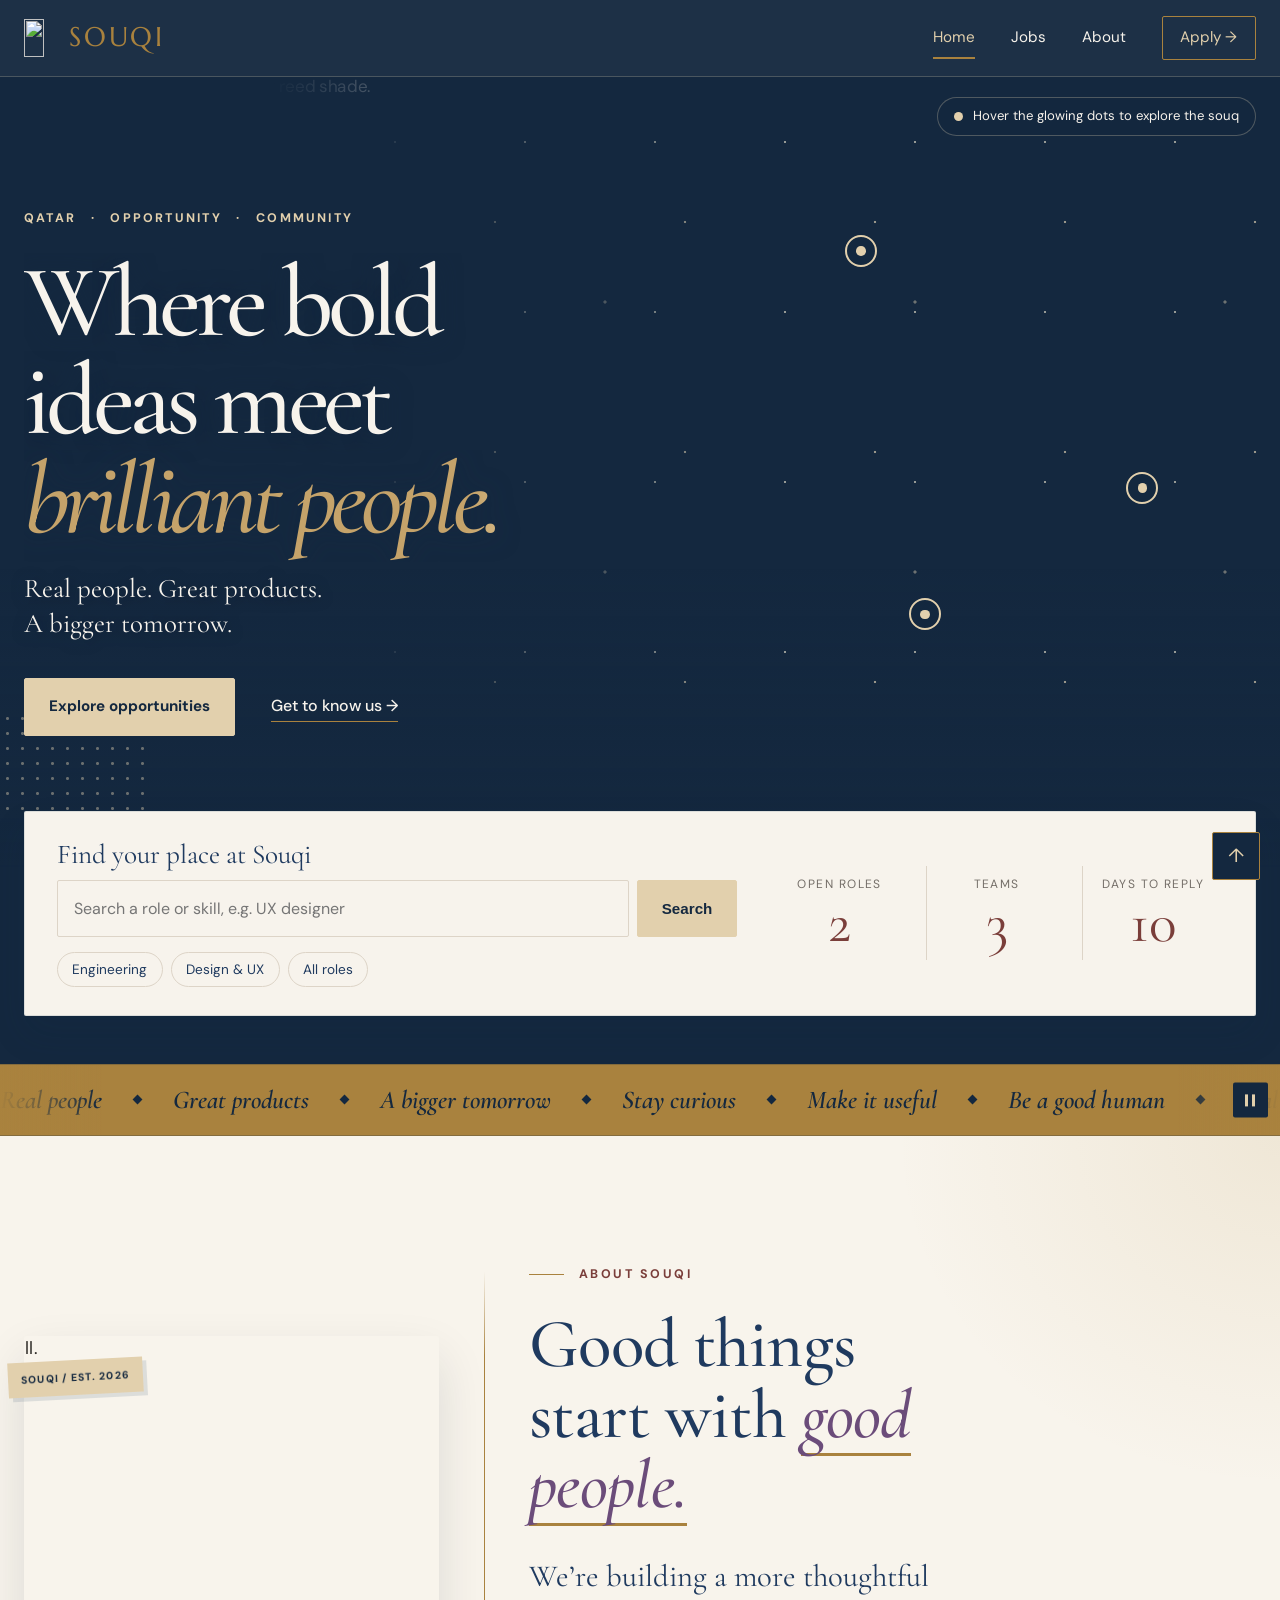
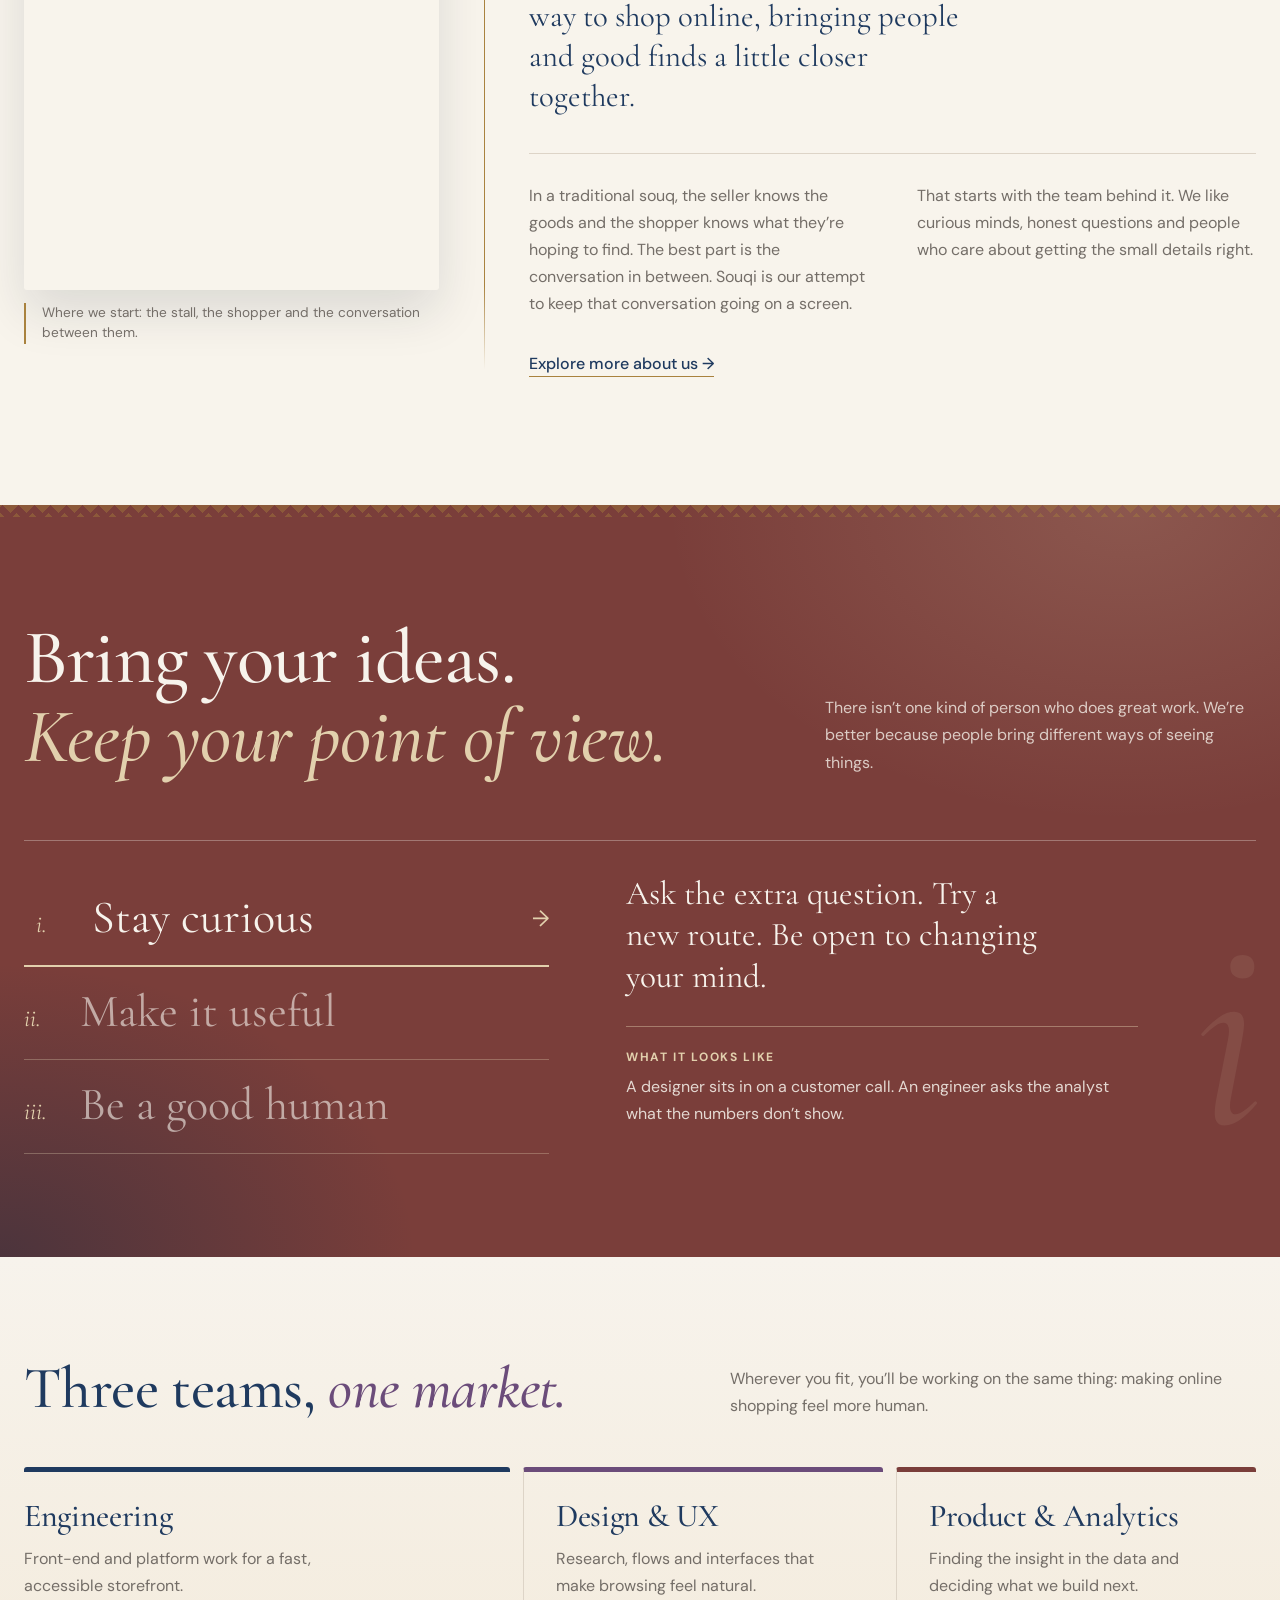
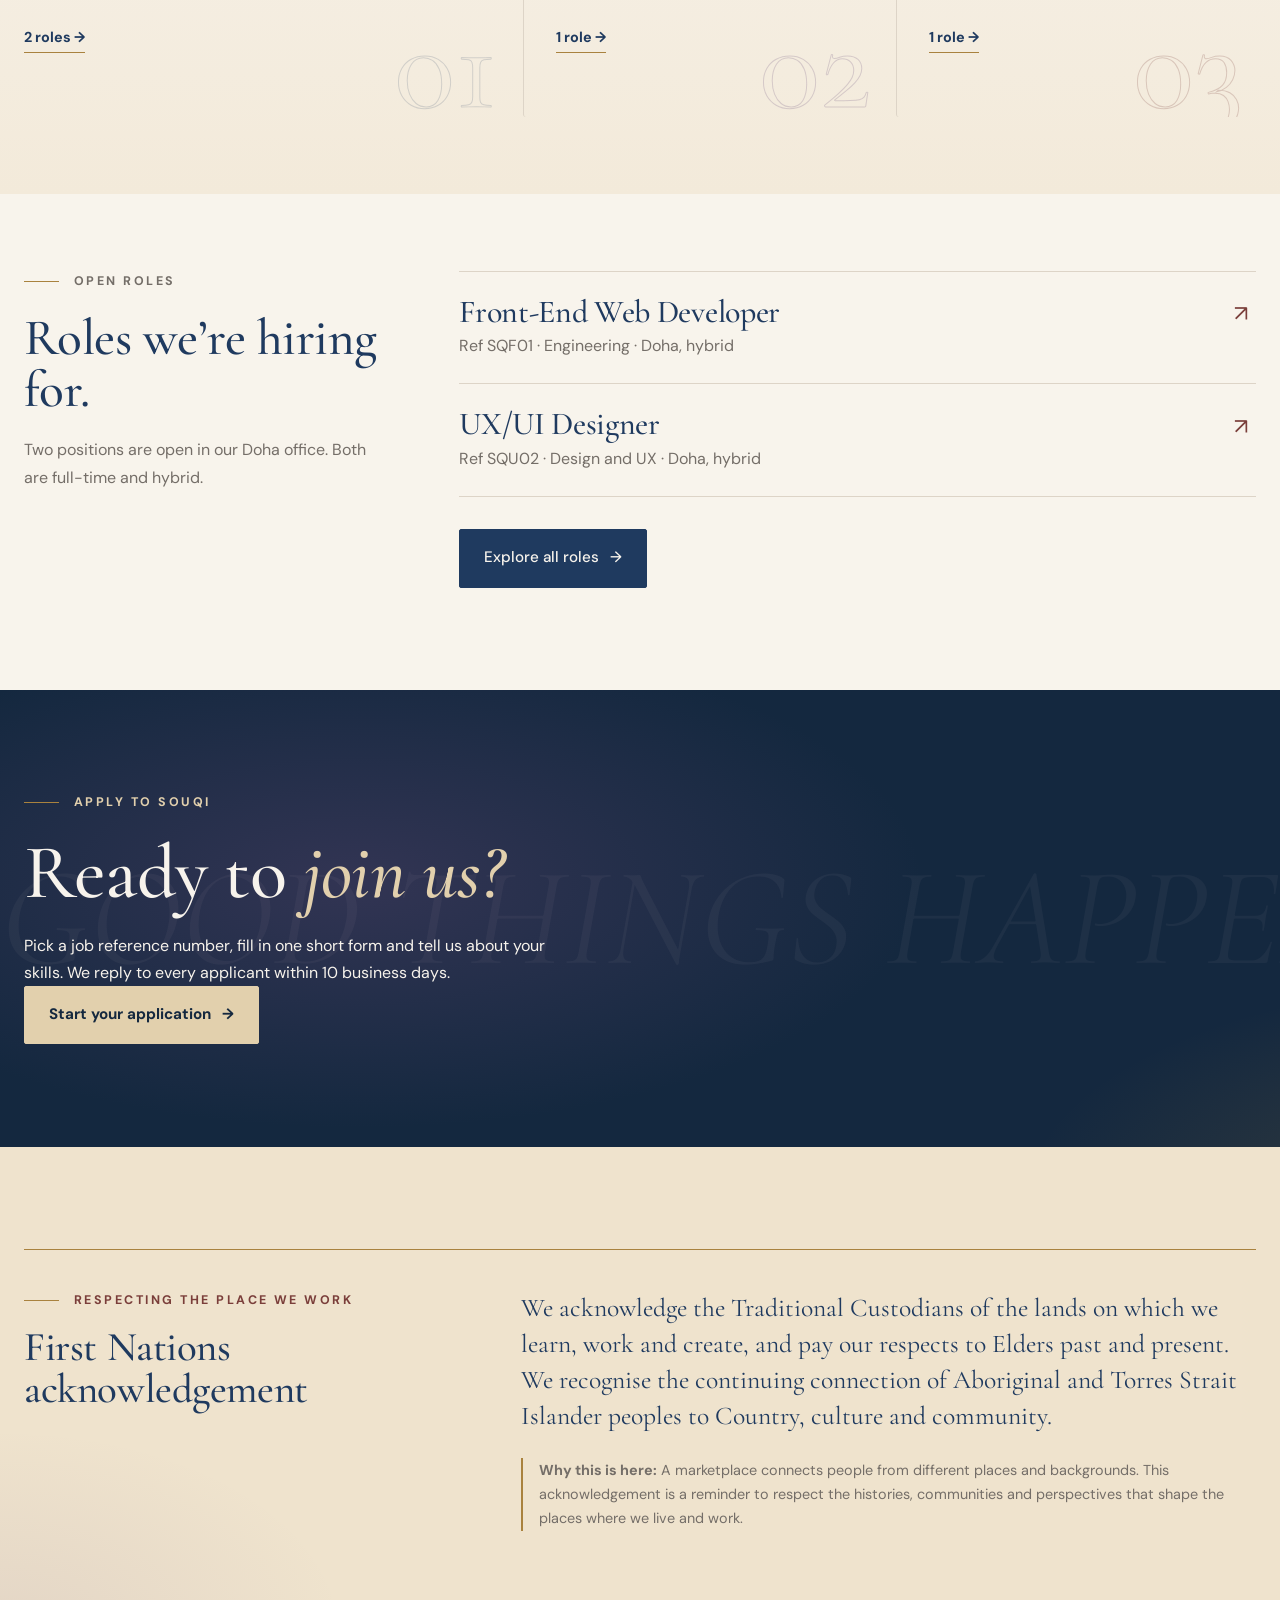
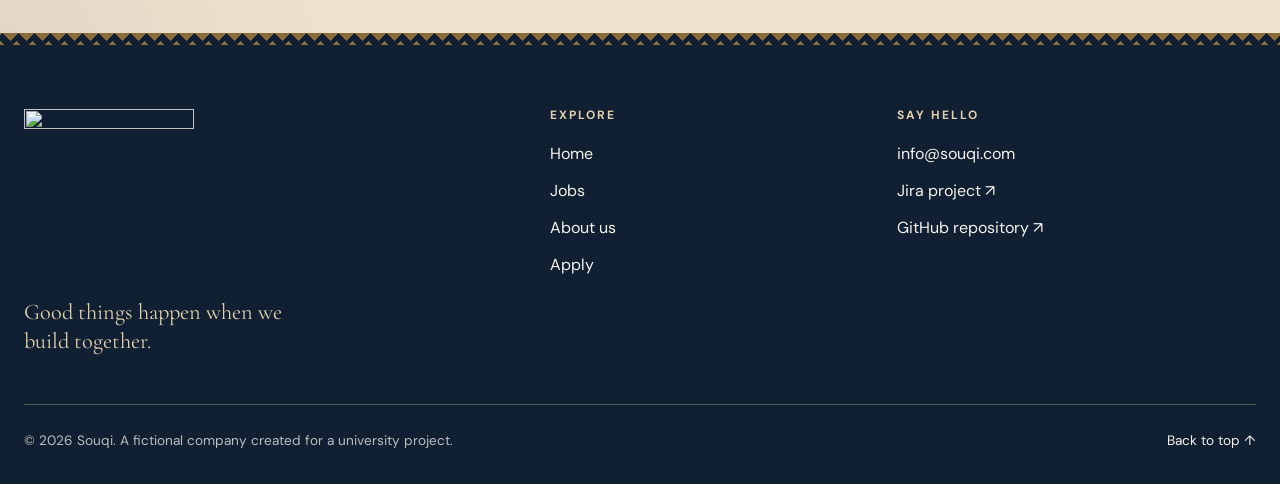
==== index.html @ 3067bf5d "Updated htlms and css us this fro your reference" ====
<!doctype html>
<html lang="en">
<head>
  <meta charset="utf-8">
  <meta name="viewport" content="width=device-width, initial-scale=1">
  <meta name="description" content="Careers at Souqi, a modern online marketplace inspired by the souqs of Qatar. See open roles in engineering, design and product analytics.">
  <title>Souqi Careers | More than just a marketplace</title>
  <link rel="icon" type="image/png" href="images/favicon.png">
  <link rel="preconnect" href="https://fonts.googleapis.com">
  <link rel="preconnect" href="https://fonts.gstatic.com" crossorigin>
  <link href="https://fonts.googleapis.com/css2?family=Cormorant+Garamond:ital,wght@0,500;0,600;1,500&family=DM+Sans:wght@400;500;700&family=Marcellus&display=swap" rel="stylesheet">
  <link rel="stylesheet" href="styles.css">
  <!-- Page-specific embedded style (assignment requirement): a dotted lattice behind the hero photograph, made with CSS only. -->
  <style>
    .hero-lattice {
      background-image: radial-gradient(circle, rgba(233, 217, 184, .5) 1.3px, transparent 1.6px);
      background-size: 15px 15px;
    }
  </style>
</head>
<body>
  <a class="skip-link" href="#main">Skip to main content</a>

  <header class="site-header">
    <div class="progress" aria-hidden="true"><span class="progress__bar"></span></div>
    <div class="wrap header-inner">
      <a class="brand" href="index.html" aria-label="Souqi, home">
        <img class="brand-mark" src="images/logo-mark.png" width="34" height="38" alt="">
        <span class="brand-name">SOUQI</span>
      </a>
      <nav class="site-nav" aria-label="Main navigation">
        <a href="index.html" aria-current="page">Home</a>
        <a href="jobs.html">Jobs</a>
        <a href="about.html">About</a>
        <a class="nav-cta" href="apply.html">Apply <span aria-hidden="true">&rarr;</span></a>
      </nav>
    </div>
  </header>

  <main id="main">

    <!-- 1. HERO -->
    <section class="hero" id="home" aria-labelledby="hero-title">
      <div class="hero-stage">
        <div class="hero-photo-wrap"><img class="hero-photo" src="images/souq-market-hero.png" width="692" height="401" alt="A sunlit souq street in the late morning. Shoppers walk between stalls hung with woven rugs, brass lanterns and handmade goods under a canopy of reed shade."></div>
        <div class="hero-lattice" aria-hidden="true"></div>
        <div class="hero-dust" aria-hidden="true"></div>
        <p class="hero-hint hero-in dv9" aria-hidden="true"><span class="hero-hint-dot"></span>Hover the glowing dots to explore the souq</p>
        <!-- Interactive pins on the photo: hover or focus a pin to read about it (CSS only) -->
        <ul class="hotspots" aria-label="Details from the photo">
          <li class="hotspot hs-1"><button class="hotspot-btn" type="button" aria-describedby="hs1"><span class="visually-hidden">Brass lanterns</span></button><span class="hotspot-tip" id="hs1" role="tooltip"><strong>Brass lanterns</strong>Hung by hand above every stall.</span></li>
          <li class="hotspot hs-2"><button class="hotspot-btn" type="button" aria-describedby="hs2"><span class="visually-hidden">Woven rugs</span></button><span class="hotspot-tip" id="hs2" role="tooltip"><strong>Woven rugs</strong>Every pattern has a maker behind it.</span></li>
          <li class="hotspot hs-3"><button class="hotspot-btn" type="button" aria-describedby="hs3"><span class="visually-hidden">The street</span></button><span class="hotspot-tip" id="hs3" role="tooltip"><strong>The street</strong>Where shoppers and sellers swap stories.</span></li>
        </ul>
        <div class="wrap">
          <div class="hero-copy">
            <p class="kicker hero-in dv1">Qatar <span aria-hidden="true">&middot;</span> Opportunity <span aria-hidden="true">&middot;</span> Community</p>
            <h1 id="hero-title"><span class="line"><span>Where bold</span></span> <span class="line"><span>ideas meet</span></span> <span class="line"><span><em>brilliant people.</em></span></span></h1>
            <p class="hero-sub hero-in dv75">Real people. Great products.<br>A bigger tomorrow.</p>
            <div class="hero-actions hero-in dv9">
              <a class="btn btn--gold" href="jobs.html">Explore opportunities</a>
              <a class="text-link text-link--light" href="about.html">Get to know us <span aria-hidden="true">&rarr;</span></a>
            </div>
          </div>
        </div>
      </div>
      <div class="hero-dock-wrap">
        <div class="wrap">
          <div class="hero-dock" data-reveal>
            <form class="dock-search" action="jobs.html" method="get" role="search">
              <label for="search">Find your place at Souqi</label>
              <div class="dock-search-row">
                <input type="search" id="search" name="q" placeholder="Search a role or skill, e.g. UX designer">
                <button class="btn btn--gold" type="submit">Search</button>
              </div>
              <p class="dock-chips"><a href="jobs.html#job1">Engineering</a><a href="jobs.html#job2">Design &amp; UX</a><a href="jobs.html">All roles</a></p>
            </form>
            <dl class="dock-stats">
              <div><dd><span class="dock-num dn-2"></span></dd><dt>Open roles</dt></div>
              <div><dd><span class="dock-num dn-3"></span></dd><dt>Teams</dt></div>
              <div><dd><span class="dock-num dn-10"></span></dd><dt>Days to reply</dt></div>
            </dl>
          </div>
        </div>
      </div>
    </section>

    <!-- Values ticker -->
    <section class="ticker" aria-label="What we care about">
      <div class="ticker-track" id="ticker-track">
        <ul class="ticker-list">
          <li>Real people</li><li>Great products</li><li>A bigger tomorrow</li><li>Stay curious</li><li>Make it useful</li><li>Be a good human</li>
        </ul>
        <ul class="ticker-list" aria-hidden="true">
          <li>Real people</li><li>Great products</li><li>A bigger tomorrow</li><li>Stay curious</li><li>Make it useful</li><li>Be a good human</li>
        </ul>
      </div>
      <input class="ticker-check" type="checkbox" id="ticker-pause">
      <label class="ticker-toggle" for="ticker-pause"><span class="ticker-toggle__icon" aria-hidden="true"></span><span class="visually-hidden">Pause scrolling text</span></label>
    </section>

    <!-- 2. ABOUT -->
    <section class="about" id="about" aria-labelledby="about-title">
      <div class="wrap about-grid">
        <figure class="about-photo" data-reveal="clip">
          <div class="about-img"><img src="images/souq-market-hero.png" width="692" height="401" alt="Close view of rugs, brass pots and lanterns on a souq stall."></div>
          <figcaption>Where we start: the stall, the shopper and the conversation between them.</figcaption>
        </figure>
        <div class="about-copy">
          <p class="kicker" data-reveal>About Souqi</p>
          <h2 id="about-title" data-reveal style="--d:.1s">Good things start with <em>good people.</em></h2>
          <p class="lead dv2" data-reveal>We&rsquo;re building a more thoughtful way to shop online, bringing people and good finds a little closer together.</p>
          <div class="about-cols dv3" data-reveal>
            <p>In a traditional souq, the seller knows the goods and the shopper knows what they&rsquo;re hoping to find. The best part is the conversation in between. Souqi is our attempt to keep that conversation going on a screen.</p>
            <p>That starts with the team behind it. We like curious minds, honest questions and people who care about getting the small details right.</p>
          </div>
          <a class="text-link" href="about.html">Explore more about us <span aria-hidden="true">&rarr;</span></a>
        </div>
      </div>
    </section>

    <!-- 3. VALUES -->
    <section class="values" id="values" aria-labelledby="values-title">
      <div class="pattern-band" aria-hidden="true"></div>
      <div class="wrap">
        <div class="values-head" data-reveal>
          <h2 id="values-title">Bring your ideas.<br><em>Keep your point of view.</em></h2>
          <p>There isn&rsquo;t one kind of person who does great work. We&rsquo;re better because people bring different ways of seeing things.</p>
        </div>
        <div class="values-tabs dv15" data-reveal>
          <fieldset class="vgroup">
            <legend class="visually-hidden">Choose a value to read about it</legend>
            <input class="vradio" type="radio" name="value" id="v1" checked>
            <input class="vradio" type="radio" name="value" id="v2">
            <input class="vradio" type="radio" name="value" id="v3">
            <div class="vtab-list">
              <label class="vtab" for="v1"><span class="v-num">i.</span><span class="vtab-title">Stay curious</span></label>
              <label class="vtab" for="v2"><span class="v-num">ii.</span><span class="vtab-title">Make it useful</span></label>
              <label class="vtab" for="v3"><span class="v-num">iii.</span><span class="vtab-title">Be a good human</span></label>
            </div>
            <div class="vpanels">
              <div class="vpanel">
                <p class="vpanel-statement">Ask the extra question. Try a new route. Be open to changing your mind.</p>
                <p class="vpanel-example"><b>What it looks like</b> A designer sits in on a customer call. An engineer asks the analyst what the numbers don&rsquo;t show.</p>
              </div>
              <div class="vpanel">
                <p class="vpanel-statement">Good ideas matter most when they make something better for someone.</p>
                <p class="vpanel-example"><b>What it looks like</b> We ship the small fix that saves a seller ten minutes before the big feature nobody asked for.</p>
              </div>
              <div class="vpanel">
                <p class="vpanel-statement">Give credit, share what you know, and treat people with care.</p>
                <p class="vpanel-example"><b>What it looks like</b> Reviews are kind and specific. Wins get named. Questions never cost you respect.</p>
              </div>
            </div>
          </fieldset>
        </div>
      </div>
    </section>

    <!-- 3.5 HOW IDEAS MOVE: a CSS-only editorial journey between values and teams -->

    <!-- 4. TEAMS / HIRING CATEGORIES -->
    <section class="teams" id="teams" aria-labelledby="teams-title">
      <div class="wrap">
        <div class="teams-head" data-reveal>
          <h2 id="teams-title">Three teams, <em>one market.</em></h2>
          <p>Wherever you fit, you&rsquo;ll be working on the same thing: making online shopping feel more human.</p>
        </div>
        <div class="teams-row">
          <article class="team team--navy dv01" data-reveal>
            <h3>Engineering</h3>
            <p>Front-end and platform work for a fast, accessible storefront.</p>
            <a href="jobs.html">2 roles <span aria-hidden="true">&rarr;</span><span class="visually-hidden"> in Engineering</span></a>
          </article>
          <article class="team team--plum dv02" data-reveal>
            <h3>Design &amp; UX</h3>
            <p>Research, flows and interfaces that make browsing feel natural.</p>
            <a href="jobs.html">1 role <span aria-hidden="true">&rarr;</span><span class="visually-hidden"> in Design and UX</span></a>
          </article>
          <article class="team team--maroon dv03" data-reveal>
            <h3>Product &amp; Analytics</h3>
            <p>Finding the insight in the data and deciding what we build next.</p>
            <a href="jobs.html">1 role <span aria-hidden="true">&rarr;</span><span class="visually-hidden"> in Product and Analytics</span></a>
          </article>
        </div>
      </div>
    </section>

    <!-- 5. JOBS -->
    <section class="jobs" id="jobs" aria-labelledby="jobs-title">
      <div class="wrap jobs-grid">
        <div class="jobs-side" data-reveal>
          <p class="kicker">Open roles</p>
          <h2 id="jobs-title">Roles we&rsquo;re hiring for.</h2>
          <p>Two positions are open in our Doha office. Both are full-time and hybrid.</p>
        </div>
        <div>
          <ul class="home-roles">
            <li data-reveal><h3>Front-End Web Developer</h3><p>Ref SQF01 &middot; Engineering &middot; Doha, hybrid</p></li>
            <li data-reveal style="--d:.1s"><h3>UX/UI Designer</h3><p>Ref SQU02 &middot; Design and UX &middot; Doha, hybrid</p></li>
          </ul>
          <a class="btn" href="jobs.html">Explore all roles <span aria-hidden="true">&rarr;</span></a>
        </div>
      </div>
    </section>

    <!-- APPLY FORM -->
    <section class="apply" id="apply" aria-labelledby="apply-title">
      <div class="wrap apply-intro" data-reveal>
        <p class="kicker">Apply to Souqi</p>
        <h2 id="apply-title">Ready to <em>join us?</em></h2>
        <p>Pick a job reference number, fill in one short form and tell us about your skills. We reply to every applicant within 10 business days.</p>
        <p><a class="btn btn--gold" href="apply.html">Start your application <span aria-hidden="true">&rarr;</span></a></p>
      </div>
    </section>

    <section class="ack" id="acknowledgement" aria-labelledby="ack-title">
      <div class="wrap ack-grid" data-reveal>
        <div>
          <p class="kicker">Respecting the place we work</p>
          <h2 id="ack-title">First Nations acknowledgement</h2>
        </div>
        <div class="ack-text">
          <p>We acknowledge the Traditional Custodians of the lands on which we learn, work and create, and pay our respects to Elders past and present. We recognise the continuing connection of Aboriginal and Torres Strait Islander peoples to Country, culture and community.</p>
          <!-- Inline style attribute (assignment requirement). -->
          <p class="ack-why" style="font-size: 0.9rem;"><strong>Why this is here:</strong> A marketplace connects people from different places and backgrounds. This acknowledgement is a reminder to respect the histories, communities and perspectives that shape the places where we live and work.</p>
        </div>
      </div>
    </section>
  </main>

  <footer class="site-footer">
    <div class="pattern-band" aria-hidden="true"></div>
    <div class="wrap footer-grid">
      <div class="footer-brand">
        <a class="brand brand--light" href="index.html" aria-label="Souqi, home"><img class="footer-logo" src="images/logo.png" width="170" height="168" alt=""></a>
        <p>Good things happen when we build together.</p>
      </div>
      <nav class="footer-col" aria-label="Footer navigation">
        <h2>Explore</h2>
        <a href="index.html">Home</a>
        <a href="jobs.html">Jobs</a>
        <a href="about.html">About us</a>
        <a href="apply.html">Apply</a>
      </nav>
      <div class="footer-col">
        <h2>Say hello</h2>
        <a href="mailto:info@souqi.com">info@souqi.com</a>
        <!-- Replace these two links with your team's own Jira project and GitHub repository. -->
        <a href="https://YOUR-SITE.atlassian.net/jira/software/projects/SOUQI/boards" target="_blank" rel="noopener noreferrer">Jira project <span aria-hidden="true">&nearr;</span><span class="visually-hidden"> (opens in a new tab)</span></a>
        <a href="https://github.com/mubashirkhan2007/Web-tech-project-Souqi-" target="_blank" rel="noopener noreferrer">GitHub repository <span aria-hidden="true">&nearr;</span><span class="visually-hidden"> (opens in a new tab)</span></a>
      </div>
    </div>
    <div class="wrap footer-bottom">
      <p>&copy; 2026 Souqi. A fictional company created for a university project.</p>
      <a href="#main">Back to top <span aria-hidden="true">&uarr;</span></a>
    </div>
  </footer>

  <a class="to-top" href="#home" aria-label="Back to top"><span aria-hidden="true">&uarr;</span></a>

</body>
</html>
---- styles.css ----
/* ==========================================================================
   SOUQI Careers: styles.css
   Palette: navy #1F3A5F, gold #B08A3C, plum #6B4C7A, maroon #7A3E3A, ivory #F7F3EC
   Type: Cormorant Garamond (headlines), DM Sans (interface and body), Marcellus (wordmark)
   ========================================================================== */

:root {
  --navy: #1F3A5F;
  --gold: #B08A3C;
  --plum: #6B4C7A;
  --maroon: #7A3E3A;
  --ivory: #F7F3EC;
  --text: #2D2A26;
  --muted: #746E68;
  --border: #DDD4C7;
  --white: #FFFFFF;
  --gold-soft: #E9D9B8;
  --ivory-deep: #EBDFCB;
  --sand: #EFE3CD;
  --navy-deep: #14283F;

  --serif: 'Cormorant Garamond', Georgia, 'Times New Roman', serif;
  --sans: 'DM Sans', 'Segoe UI', Arial, sans-serif;
  --brand: 'Marcellus', 'Cormorant Garamond', Georgia, serif;

  --radius: 2px;
  --wrap: 1200px;
}

*, *::before, *::after { box-sizing: border-box; }
html { scroll-behavior: smooth; scroll-padding-top: 72px; }
body {
  margin: 0;
  background: var(--sand);
  color: var(--text);
  font-family: var(--sans);
  font-size: 1rem;
  line-height: 1.7;
  -webkit-font-smoothing: antialiased;
}
img { display: block; max-width: 100%; height: auto; }
h1, h2, h3, p, ul, ol, dl, dd, figure { margin: 0; }
ul, ol { padding: 0; list-style: none; }
a { color: inherit; }

.wrap { width: min(var(--wrap), 100% - 3rem); margin-inline: auto; }
.visually-hidden {
  position: absolute; width: 1px; height: 1px; margin: -1px; padding: 0;
  overflow: hidden; clip: rect(0 0 0 0); white-space: nowrap; border: 0;
}

/* Keyboard focus: visible on every interactive element */
:focus-visible { outline: 3px solid var(--gold); outline-offset: 3px; }
.values :focus-visible, .site-footer :focus-visible { outline-color: var(--gold-soft); }

.skip-link {
  position: absolute; left: 1rem; top: -4rem; z-index: 100;
  background: var(--navy); color: var(--ivory); padding: .7rem 1rem; border-radius: var(--radius);
}
.skip-link:focus { top: 1rem; }

/* Shared type ---------------------------------------------------------- */
h1, h2, h3 { font-family: var(--serif); font-weight: 500; line-height: 1.02; letter-spacing: -.01em; color: var(--navy); }
h1 em, h2 em { font-style: italic; color: var(--plum); }
.kicker {
  font-size: .78rem; font-weight: 700; letter-spacing: .16em; text-transform: uppercase;
  color: var(--maroon); display: flex; align-items: center; gap: .9rem;
}
.kicker::before { content: ""; width: 2.2rem; height: 1px; background: var(--gold); }

.btn {
  display: inline-flex; align-items: center; gap: .7rem;
  background: var(--navy); color: var(--ivory); text-decoration: none;
  font-weight: 500; font-size: .95rem; padding: .95rem 1.5rem;
  border: 1px solid var(--navy); border-radius: var(--radius);
  transition: background-color .2s, border-color .2s, color .2s;
}
.btn span { transition: transform .2s; }
.btn:hover { background: var(--maroon); border-color: var(--maroon); }
.btn:hover span { transform: translateX(4px); }

.text-link {
  color: var(--navy); font-weight: 500; text-decoration: none;
  background: linear-gradient(var(--gold), var(--gold)) left bottom / 100% 1px no-repeat;
  padding-bottom: .2rem; transition: background-size .2s, color .2s;
}
.text-link:hover { background-size: 100% 3px; color: var(--maroon); }

/* Textile-inspired border band (sadu-style zig-zag), kept thin and quiet */
.pattern-band {
  height: 12px;
  background:
    linear-gradient(135deg, var(--gold) 25%, transparent 25%) -6px 0 / 12px 12px,
    linear-gradient(225deg, var(--gold) 25%, transparent 25%) -6px 0 / 12px 12px,
    linear-gradient(315deg, var(--gold) 25%, transparent 25%) 0 0 / 12px 12px,
    linear-gradient(45deg, var(--gold) 25%, transparent 25%) 0 0 / 12px 12px;
  opacity: .75;
}

/* Header --------------------------------------------------------------- */
.site-header { position: sticky; top: 0; z-index: 50; background: var(--navy-deep); border-bottom: 1px solid rgba(233, 217, 184, .22); }
.header-inner { display: flex; align-items: center; justify-content: space-between; gap: 2rem; min-height: 76px; }
.brand { display: inline-flex; align-items: center; gap: .7rem; text-decoration: none; color: var(--gold); }
.brand-arch { flex-shrink: 0; }
.brand-name { font-family: var(--brand); font-size: 1.7rem; line-height: 1; letter-spacing: .1em; }
.brand--light { color: var(--gold); }
.site-nav { display: flex; align-items: center; gap: 2.25rem; font-size: .95rem; }
.site-nav a { text-decoration: none; color: var(--ivory); padding: .35rem 0; border-bottom: 1px solid transparent; transition: border-color .2s, color .2s; }
.site-nav a:hover { color: var(--gold-soft); border-bottom-color: var(--gold); }
.site-nav a[aria-current="page"] { border-bottom-color: var(--gold); }
.site-nav .nav-cta { border: 1px solid var(--gold); padding: .5rem 1.1rem; border-radius: var(--radius); color: var(--gold-soft); }
.site-nav .nav-cta:hover { background: var(--gold); color: var(--navy-deep); border-bottom-color: var(--gold); }
.site-header :focus-visible { outline-color: var(--gold-soft); }

/* 1. Hero -------------------------------------------------------------- */
.hero { background: var(--navy-deep); color: var(--ivory); }
.hero-stage { position: relative; min-height: clamp(560px, 46vw, 680px); display: flex; align-items: center; overflow: hidden; }
.hero-photo-wrap {
  position: absolute; top: -10px; right: 0; width: 72%; height: calc(100% + 10px); overflow: hidden;
  -webkit-mask-image: linear-gradient(to right, transparent 0%, rgba(0,0,0,.55) 22%, #000 48%);
          mask-image: linear-gradient(to right, transparent 0%, rgba(0,0,0,.55) 22%, #000 48%);
}
.hero-photo { width: 100%; height: 100%; object-fit: cover; object-position: 55% 50%; transform: scale(1.06); }
.hero-stage::after { /* soft navy shade at the base so the location label reads */
  content: ""; position: absolute; inset: auto 0 0 0; height: 22%; pointer-events: none;
  background: linear-gradient(to top, rgba(20, 40, 63, .75), transparent);
}
.hero-lattice { position: absolute; left: 0; bottom: 3.5rem; width: 150px; height: 100px; opacity: .8; z-index: 1; }
.hero .wrap { position: relative; z-index: 2; width: min(var(--wrap), 100% - 3rem); }
.hero-copy { padding: 4rem 0; max-width: 40rem; }
.hero .kicker { color: var(--gold-soft); letter-spacing: .18em; }
.hero .kicker::before { display: none; }
.hero h1 { color: var(--ivory); font-size: clamp(3.4rem, 6.8vw, 6.4rem); line-height: .96; margin: 1.5rem 0 1.5rem; text-shadow: 0 2px 24px rgba(20, 40, 63, .55); }
.hero h1 em { color: var(--gold-soft); }
.hero-sub { font-family: var(--serif); font-size: clamp(1.4rem, 2.1vw, 1.8rem); line-height: 1.3; color: var(--ivory); margin-bottom: 2.25rem; text-shadow: 0 1px 14px rgba(20, 40, 63, .6); }
.hero-actions { display: flex; align-items: center; flex-wrap: wrap; gap: 1.25rem 2.25rem; }
.hero :focus-visible { outline-color: var(--gold-soft); }
.hero-place { position: absolute; left: max(1.5rem, calc((100% - var(--wrap)) / 2)); bottom: 1.5rem; z-index: 2; display: flex; align-items: center; gap: .6rem; font-size: .85rem; color: var(--ivory); }
.hero-place svg { color: var(--gold); }

.hero-facts-band { border-top: 1px solid rgba(233, 217, 184, .25); }
.hero-facts { display: grid; grid-template-columns: repeat(4, 1fr); }
.hero-facts div { padding: 1.4rem 1.5rem; border-left: 1px solid rgba(233, 217, 184, .25); }
.hero-facts div:first-child { border-left: 0; padding-left: 0; }
.hero-facts dt { font-size: .75rem; letter-spacing: .12em; text-transform: uppercase; color: var(--gold-soft); font-weight: 500; }
.hero-facts dd { font-family: var(--serif); font-size: 1.6rem; color: var(--ivory); line-height: 1.2; margin-top: .15rem; }

.btn--gold { background: var(--gold); border-color: var(--gold); color: var(--navy-deep); font-weight: 700; }
.btn--gold:hover { background: var(--gold-soft); border-color: var(--gold-soft); color: var(--navy-deep); }
.text-link--light { color: var(--ivory); }
.text-link--light:hover { color: var(--gold-soft); }

/* 2. About ------------------------------------------------------------- */
.about { padding: clamp(4.5rem, 10vw, 9rem) 0; background: var(--sand); }
.about-grid { display: grid; grid-template-columns: minmax(0, 4fr) minmax(0, 7fr); gap: clamp(2rem, 7vw, 7rem); align-items: start; }
.about-photo { margin-top: 4.5rem; }
.about-img { overflow: hidden; border-radius: var(--radius); }
.about-photo img { width: 100%; aspect-ratio: 3 / 4; object-fit: cover; object-position: 6% 50%; border-radius: var(--radius); }
.about-photo figcaption { font-size: .85rem; color: var(--muted); margin-top: .8rem; padding-left: 1rem; border-left: 2px solid var(--gold); line-height: 1.5; }
.about-copy .kicker { margin-bottom: 1.5rem; }
.about h2 { font-size: clamp(2.8rem, 5.4vw, 5rem); max-width: 14ch; margin-bottom: 2.25rem; }
.about .lead { font-family: var(--serif); font-size: clamp(1.5rem, 2.4vw, 2rem); line-height: 1.3; color: var(--navy); max-width: 30ch; margin-bottom: 2.25rem; }
.about-cols { columns: 2; column-gap: 3rem; color: var(--muted); max-width: 46rem; margin-bottom: 2rem; padding-top: 1.75rem; border-top: 1px solid var(--border); }
.about-cols p { break-inside: avoid; margin-bottom: 1rem; }

/* 3. Values ------------------------------------------------------------ */
.values { background: var(--maroon); color: var(--ivory); }
.values .wrap { padding: clamp(4rem, 8vw, 7rem) 0; }
.values-head { display: grid; grid-template-columns: minmax(0, 7fr) minmax(0, 4fr); gap: 3rem; align-items: end; margin-bottom: clamp(2.5rem, 5vw, 4rem); }
.values h2 { color: var(--ivory); font-size: clamp(2.8rem, 6vw, 5.4rem); }
.values h2 em { color: var(--gold-soft); }
.values-head p { color: rgba(247, 243, 236, .78); max-width: 30rem; }
.values-tabs { display: grid; grid-template-columns: minmax(0, 5fr) minmax(0, 6fr); gap: clamp(2rem, 6vw, 6rem); border-top: 1px solid rgba(233, 217, 184, .4); padding-top: 2rem; align-items: start; }
.vtab-list { display: flex; flex-direction: column; }
.vtab {
  display: grid; grid-template-columns: 3.5rem 1fr; align-items: baseline; text-align: left;
  background: none; border: 0; border-bottom: 1px solid rgba(233, 217, 184, .3); color: rgba(247, 243, 236, .6);
  padding: 1.25rem 0; font: inherit; cursor: pointer; position: relative; transition: color .25s, padding-left .25s;
}
.vtab::after { content: ""; position: absolute; left: 0; bottom: -1px; height: 2px; width: 100%; background: var(--gold-soft); transform: scaleX(0); transform-origin: left; transition: transform .45s cubic-bezier(.2,.7,.2,1); }
.vtab:hover { color: var(--ivory); }
.v-num { font-family: var(--serif); font-style: italic; font-size: 1.5rem; color: var(--gold-soft); }
.vtab-title { font-family: var(--serif); font-size: clamp(2rem, 3.6vw, 3.1rem); line-height: 1.05; }
.vpanels { position: relative; min-height: 14rem; }
.vpanel-statement { font-family: var(--serif); font-size: clamp(1.6rem, 2.6vw, 2.2rem); line-height: 1.25; color: var(--ivory); max-width: 26ch; }
.vpanel-example { margin-top: 1.75rem; padding-top: 1.25rem; border-top: 1px solid rgba(233, 217, 184, .4); color: rgba(247, 243, 236, .85); max-width: 32rem; }
.vpanel-example b { display: block; font-size: .75rem; letter-spacing: .14em; text-transform: uppercase; color: var(--gold-soft); margin-bottom: .35rem; }

/* 4. Teams ------------------------------------------------------------- */
.teams { background: var(--ivory); padding: clamp(4rem, 8vw, 7rem) 0 clamp(3rem, 6vw, 5rem); }
.teams-head { display: grid; grid-template-columns: minmax(0, 5fr) minmax(0, 4fr); gap: 3rem; align-items: end; margin-bottom: 3rem; }
.teams h2 { font-size: clamp(2.4rem, 4.6vw, 4.2rem); }
.teams-head p { color: var(--muted); }
.teams-row { display: grid; grid-template-columns: 1.35fr 1fr 1fr; }
.team { padding: 1.75rem 2rem 1.5rem 0; border-top: 5px solid var(--navy); position: relative; }
.team + .team { padding-left: 2rem; border-left: 1px solid var(--border); }
.team--navy { border-top-color: var(--navy); }
.team--plum { border-top-color: var(--plum); }
.team--maroon { border-top-color: var(--maroon); }
.team h3 { font-size: 2rem; margin-bottom: .75rem; }
.team p { color: var(--muted); max-width: 22rem; margin-bottom: 1.5rem; }
.team a { font-weight: 700; font-size: .9rem; text-decoration: none; color: var(--navy); border-bottom: 1px solid var(--gold); padding-bottom: .15rem; }
.team a:hover { color: var(--maroon); border-bottom-width: 3px; }

/* 5. Jobs -------------------------------------------------------------- */
.jobs { background: var(--sand); padding: clamp(3rem, 6vw, 5rem) 0 clamp(4rem, 8vw, 7rem); }
.jobs-grid { display: grid; grid-template-columns: minmax(0, 3.6fr) minmax(0, 8fr); gap: clamp(2rem, 6vw, 6rem); align-items: start; }
.jobs-side { position: sticky; top: 110px; }
.jobs-side .kicker { margin-bottom: 1.25rem; }
.jobs h2 { font-size: clamp(2.4rem, 4vw, 3.6rem); margin-bottom: 1.25rem; }
.jobs-side > p { color: var(--muted); }
.job-search { margin-top: 2rem; }
.job-search label { display: block; font-size: .82rem; font-weight: 700; margin-bottom: .4rem; color: var(--navy); }
.job-search input {
  width: 100%; font: inherit; padding: .8rem .9rem; background: var(--white); color: var(--text);
  border: 1px solid var(--border); border-radius: var(--radius);
}
.job-search input:hover { border-color: var(--gold); }
.job-search input:focus-visible { outline: 3px solid var(--gold); outline-offset: 2px; border-color: var(--navy); }
.filter-status { font-size: .85rem; color: var(--maroon); min-height: 1.5rem; margin-top: .6rem; }

.job-list { border-top: 2px solid var(--navy); }
.job {
  display: grid; grid-template-columns: 5.5rem minmax(0, 1fr) auto; gap: 1.5rem 2rem; align-items: start;
  padding: 2rem 1rem 2rem 1rem; border-bottom: 1px solid var(--border);
  position: relative; transition: background-color .2s, box-shadow .2s;
}
.job[hidden] { display: none; }
.job:hover, .job:focus-within { background: rgba(247, 243, 236, .7); box-shadow: inset 3px 0 0 var(--gold); }
.job-ref { font-size: .8rem; font-weight: 700; letter-spacing: .1em; color: var(--maroon); padding-top: .55rem; }
.job h3 { font-size: clamp(1.7rem, 2.6vw, 2.2rem); margin-bottom: .5rem; }
.job-main p { color: var(--muted); max-width: 36rem; }
.job-tags { display: flex; flex-wrap: wrap; gap: .4rem 1.1rem; margin-top: 1rem; font-size: .82rem; color: var(--text); }
.job-tags li { position: relative; }
.job-tags li + li::before { content: ""; position: absolute; left: -.65rem; top: .6em; width: 3px; height: 3px; border-radius: 50%; background: var(--gold); }
.job-side { text-align: right; display: flex; flex-direction: column; align-items: flex-end; gap: 1rem; min-width: 11rem; }
.job-pay { font-family: var(--serif); font-size: 1.35rem; color: var(--navy); line-height: 1.15; padding-top: .3rem; }
.job-pay small { display: block; font-family: var(--sans); font-size: .75rem; color: var(--muted); letter-spacing: .04em; }
.job-side a { font-size: .9rem; font-weight: 700; text-decoration: none; color: var(--navy); border-bottom: 1px solid var(--gold); padding-bottom: .1rem; }
.job-side a:hover { color: var(--maroon); border-bottom-width: 3px; }

/* 6. Snapshot table ---------------------------------------------------- */

/* 7. Acknowledgement --------------------------------------------------- */
.ack { background: var(--sand); padding: clamp(4rem, 8vw, 6.5rem) 0; }
.ack-grid { display: grid; grid-template-columns: minmax(0, 4fr) minmax(0, 7fr); gap: clamp(2rem, 6vw, 6rem); align-items: start; padding-top: 2.5rem; border-top: 1px solid var(--gold); }
.ack .kicker { margin-bottom: 1rem; }
.ack h2 { font-size: clamp(2rem, 3.2vw, 2.8rem); }
.ack-text p:first-child { font-family: var(--serif); font-size: clamp(1.3rem, 2vw, 1.6rem); line-height: 1.4; color: var(--navy); }
.ack-why { margin-top: 1.5rem; color: var(--muted); padding-left: 1rem; border-left: 2px solid var(--gold); }

/* Footer --------------------------------------------------------------- */
.site-footer { background: var(--navy-deep); color: var(--ivory); }
.footer-grid { display: grid; grid-template-columns: 1.6fr 1fr 1.2fr; gap: 3rem; padding: 4rem 0 3rem; }
.footer-brand .brand-name { font-size: 2.1rem; }
.footer-brand p { font-family: var(--serif); font-size: 1.4rem; line-height: 1.3; color: var(--gold-soft); margin-top: 1.25rem; max-width: 18rem; }
.footer-col { display: flex; flex-direction: column; gap: .55rem; align-items: flex-start; }
.footer-col h2 { font-family: var(--sans); font-size: .75rem; font-weight: 700; letter-spacing: .16em; text-transform: uppercase; color: var(--gold-soft); margin-bottom: .6rem; }
.footer-col a { color: var(--ivory); text-decoration: none; border-bottom: 1px solid transparent; transition: border-color .2s; }
.footer-col a:hover { border-bottom-color: var(--gold); }
.footer-bottom { display: flex; justify-content: space-between; gap: 1rem; flex-wrap: wrap; padding: 1.5rem 0 2rem; border-top: 1px solid rgba(233, 217, 184, .3); font-size: .85rem; color: rgba(247, 243, 236, .75); }
.footer-bottom a { color: var(--ivory); text-decoration: none; }
.footer-bottom a:hover { text-decoration: underline; text-decoration-color: var(--gold); text-underline-offset: 4px; }

/* Tablet --------------------------------------------------------------- */
@media (max-width: 1000px) {
  .hero-photo-wrap { width: 85%; }
  .hero-facts { grid-template-columns: repeat(2, 1fr); }
  .hero-facts div:nth-child(3) { border-left: 0; padding-left: 0; }
  .hero-facts div:nth-child(n+3) { border-top: 1px solid rgba(233, 217, 184, .25); }
  .about-grid, .jobs-grid, .ack-grid { grid-template-columns: 1fr; }
  .about-photo { margin-top: 0; max-width: 360px; order: 2; }
  .about-copy { order: 1; }
  .jobs-side { position: static; }
  .values-head, .teams-head { grid-template-columns: 1fr; gap: 1.25rem; }
  .values-tabs { grid-template-columns: 1fr; gap: 2rem; }
  .teams-row { grid-template-columns: 1fr; }
  .team, .team + .team { padding: 1.5rem 0 1.5rem; border-left: 0; }
  .team + .team { margin-top: 1rem; }
  .footer-grid { grid-template-columns: 1fr 1fr; }
  .footer-brand { grid-column: 1 / -1; }
}

/* Mobile --------------------------------------------------------------- */
@media (max-width: 640px) {
  .wrap { width: min(var(--wrap), 100% - 2rem); }
  .header-inner { flex-direction: column; align-items: flex-start; gap: .5rem; padding: .75rem 0; }
  .site-nav { gap: 1.1rem; font-size: .88rem; flex-wrap: wrap; }
  html { scroll-padding-top: 110px; }
  .hero-stage { display: block; min-height: 0; }
  .hero-photo-wrap { position: relative; top: 0; width: 100%; height: 280px; -webkit-mask-image: linear-gradient(to bottom, #000 55%, transparent); mask-image: linear-gradient(to bottom, #000 55%, transparent); }
  .hero-stage::after, .hero-place { display: none; }
  .hero-lattice { display: none; }
  .hero-copy { padding: 0 0 2.5rem; margin-top: -2.5rem; }
  .hero-lattice { display: none; }
  .hero-facts dd { font-size: 1.3rem; }
  .hero-facts div { padding: 1rem; }
  .about-cols { columns: 1; }
  .vtab { grid-template-columns: 2.6rem 1fr; }
  .job { grid-template-columns: 1fr; padding-right: 0; }
  .job-ref { padding-top: 0; }
  .job-side { text-align: left; align-items: flex-start; flex-direction: row; justify-content: space-between; align-items: baseline; flex-wrap: wrap; width: 100%; }
  .footer-grid { grid-template-columns: 1fr; gap: 2rem; }
}

@media (prefers-reduced-motion: reduce) {
  html { scroll-behavior: auto; }
  *, *::before, *::after { transition: none !important; }
}



/* ==========================================================================
   Motion and interaction: pure HTML and CSS, no JavaScript
   ========================================================================== */

/* Hero entrance (plays once on load) and a slow, endless "breathing" zoom on the photo */
@media (prefers-reduced-motion: no-preference) {
  .hero h1 .line > span { transform: translateY(110%); animation: line-up 1s cubic-bezier(.2,.75,.2,1) forwards; }
  .hero h1 .line:nth-child(1) > span { animation-delay: .25s; }
  .hero h1 .line:nth-child(2) > span { animation-delay: .4s; }
  .hero h1 .line:nth-child(3) > span { animation-delay: .55s; }
  .hero-in { opacity: 0; transform: translateY(18px); animation: fade-up .9s cubic-bezier(.2,.7,.2,1) forwards; animation-delay: var(--d, 0s); }
  .hero-photo-wrap { animation: photo-in 2.2s cubic-bezier(.2,.7,.2,1) both; }
  .hero-photo { animation: breathe 26s ease-in-out 2s infinite alternate; }
  .hero-facts-band { animation: fade-up .9s 1.1s cubic-bezier(.2,.7,.2,1) both; }
  .hero-place { animation: fade-up .9s 1.2s cubic-bezier(.2,.7,.2,1) both; }
}
.hero h1 .line { display: block; overflow: hidden; padding-bottom: .14em; margin-bottom: -.14em; }
.hero h1 .line > span { display: block; }
@keyframes line-up { to { transform: none; } }
@keyframes fade-up { from { opacity: 0; transform: translateY(18px); } to { opacity: 1; transform: none; } }
@keyframes photo-in { from { opacity: 0; transform: scale(1.1); } to { opacity: 1; transform: scale(1); } }
@keyframes breathe { from { transform: scale(1.06) translate3d(0, 0, 0); } to { transform: scale(1.16) translate3d(-2.5%, -1.5%, 0); } }

/* Count-up number: a registered CSS property animates from 0 to the real value */
@property --num { syntax: '<integer>'; initial-value: 0; inherits: false; }
.count { --num: var(--n, 0); counter-reset: num var(--num); }
.count::after { content: counter(num); content: counter(num) / ""; }
@media (prefers-reduced-motion: no-preference) {
  .count { animation: count-up 1.4s 1.1s cubic-bezier(.2,.7,.2,1) backwards; }
}
@keyframes count-up { from { --num: 0; } }

/* Ticker: endless scroll, pauses on hover or with the checkbox button */
.ticker { position: relative; background: var(--gold); color: var(--navy-deep); overflow: hidden; border-block: 1px solid rgba(20, 40, 63, .25); }
.ticker-track { display: flex; width: max-content; }
.ticker-list { display: flex; flex-shrink: 0; align-items: center; }
.ticker-list li { font-family: var(--serif); font-style: italic; font-weight: 600; font-size: clamp(1.3rem, 2vw, 1.7rem); padding: .85rem 0; white-space: nowrap; display: flex; align-items: center; }
.ticker-list li::after { content: ""; width: 7px; height: 7px; margin: 0 2rem; background: var(--navy-deep); transform: rotate(45deg); flex-shrink: 0; }
@media (prefers-reduced-motion: no-preference) {
  .ticker-track { animation: ticker 42s linear infinite; }
  .ticker:hover .ticker-track, .ticker:has(.ticker-check:checked) .ticker-track { animation-play-state: paused; }
}
@media (prefers-reduced-motion: reduce) {
  .ticker-track { width: auto; flex-wrap: wrap; justify-content: center; }
  .ticker-list[aria-hidden="true"], .ticker-toggle { display: none; }
}
@keyframes ticker { to { transform: translateX(-50%); } }
.ticker-check { position: absolute; opacity: 0; width: 1px; height: 1px; }
.ticker-toggle { position: absolute; right: .75rem; top: 50%; transform: translateY(-50%); width: 2.2rem; height: 2.2rem; display: grid; place-items: center; background: var(--navy-deep); border-radius: var(--radius); cursor: pointer; }
.ticker:has(.ticker-check:focus-visible) .ticker-toggle { outline: 3px solid var(--gold-soft); outline-offset: 2px; }
.ticker-toggle__icon { width: 10px; height: 12px; border-left: 3px solid var(--gold-soft); border-right: 3px solid var(--gold-soft); }
.ticker:has(.ticker-check:checked) .ticker-toggle__icon { width: 0; height: 0; border: 0; border-left: 10px solid var(--gold-soft); border-top: 6px solid transparent; border-bottom: 6px solid transparent; }

/* Scroll-driven effects (progressive: browsers without support simply show the finished state) */
.progress { position: absolute; left: 0; right: 0; bottom: -1px; height: 3px; pointer-events: none; }
.progress__bar { display: block; height: 100%; background: var(--gold); transform-origin: left; transform: scaleX(0); }
@supports (animation-timeline: scroll()) {
  @media (prefers-reduced-motion: no-preference) {
    .progress__bar { animation: grow linear both; animation-timeline: scroll(root); }
    .header-inner { animation: header-shrink linear both; animation-timeline: scroll(root); animation-range: 0 140px; }
    .site-header { animation: header-shadow linear both; animation-timeline: scroll(root); animation-range: 0 140px; }
    .to-top { animation: totop linear both; animation-timeline: scroll(root); animation-range: 500px 800px; }
    [data-reveal] { animation: reveal linear both; animation-timeline: view(); animation-range: entry 0% entry 38%; }
    [data-reveal="clip"] { animation-name: reveal-clip; }
    .about-img img { animation: drift linear both; animation-timeline: view(); animation-range: cover 0% cover 100%; }
  }
}
@keyframes grow { to { transform: scaleX(1); } }
@keyframes header-shrink { to { min-height: 62px; } }
@keyframes header-shadow { to { box-shadow: 0 10px 30px rgba(10, 22, 36, .35); } }
@keyframes totop { from { opacity: 0; visibility: hidden; transform: translateY(12px); } to { opacity: 1; visibility: visible; transform: none; } }
@keyframes reveal { from { opacity: 0; transform: translateY(30px); } to { opacity: 1; transform: none; } }
@keyframes reveal-clip { from { clip-path: inset(0 0 100% 0); } to { clip-path: inset(0 0 0 0); } }
@keyframes drift { from { transform: translateY(-5%) scale(1.12); } to { transform: translateY(5%) scale(1.12); } }
.about-img img { transform: scale(1.12); }

.to-top {
  position: fixed; right: 1.25rem; bottom: 1.25rem; z-index: 60; width: 3rem; height: 3rem; display: grid; place-items: center;
  background: var(--navy-deep); color: var(--gold-soft); border: 1px solid var(--gold); border-radius: var(--radius); text-decoration: none; font-size: 1.2rem;
  transition: background-color .2s, color .2s;
}
.to-top:hover { background: var(--gold); color: var(--navy-deep); }

/* Values: radio buttons switch the panel; arrow keys work natively */
.vgroup { border: 0; padding: 0; margin: 0; display: contents; min-inline-size: 0; }
.vradio { position: absolute; opacity: 0; width: 1px; height: 1px; }
.vpanel { display: none; }
.vgroup:has(#v1:checked) .vpanel:nth-child(1),
.vgroup:has(#v2:checked) .vpanel:nth-child(2),
.vgroup:has(#v3:checked) .vpanel:nth-child(3) { display: block; animation: panel-in .5s cubic-bezier(.2,.7,.2,1) both; }
.vgroup:has(#v1:checked) label[for="v1"],
.vgroup:has(#v2:checked) label[for="v2"],
.vgroup:has(#v3:checked) label[for="v3"] { color: var(--ivory); padding-left: .75rem; }
.vgroup:has(#v1:checked) label[for="v1"]::after,
.vgroup:has(#v2:checked) label[for="v2"]::after,
.vgroup:has(#v3:checked) label[for="v3"]::after { transform: scaleX(1); }
.vgroup:has(#v1:focus-visible) label[for="v1"],
.vgroup:has(#v2:focus-visible) label[for="v2"],
.vgroup:has(#v3:focus-visible) label[for="v3"] { outline: 3px solid var(--gold-soft); outline-offset: 2px; }
.vtab:hover { color: var(--ivory); }
@keyframes panel-in { from { opacity: 0; transform: translateY(14px); } to { opacity: 1; transform: none; } }
.values-tabs > .vgroup { display: contents; }

/* Teams: rule grows on hover */
.team::before { content: ""; position: absolute; left: 0; right: 0; top: -5px; height: 5px; background: var(--gold); transform: scaleX(0); transform-origin: left; transition: transform .4s cubic-bezier(.2,.7,.2,1); }
.team:hover::before, .team:focus-within::before { transform: scaleX(1); }
.team h3 { transition: color .25s; }
.team:hover h3 { color: var(--plum); }
.team a { display: inline-block; transition: transform .25s, color .2s; }
.team:hover a { transform: translateX(6px); }

/* Jobs: radio filter chips, expandable details, targeted highlight */
.jfilters { border: 0; padding: 0; margin: 0; position: absolute; width: 1px; height: 1px; overflow: hidden; clip: rect(0 0 0 0); }
.jradio { position: absolute; opacity: 0; }
.chips { display: flex; flex-wrap: wrap; gap: .5rem; margin-top: 1.5rem; }
.chip { font-size: .85rem; padding: .45rem .9rem; color: var(--navy); border: 1px solid var(--border); border-radius: var(--radius); cursor: pointer; transition: background-color .2s, color .2s, border-color .2s; }
.chip:hover { border-color: var(--gold); }
.jobs:has(#f-all:checked) label[for="f-all"],
.jobs:has(#f-engineering:checked) label[for="f-engineering"],
.jobs:has(#f-design:checked) label[for="f-design"],
.jobs:has(#f-product:checked) label[for="f-product"],
.jobs:has(#f-internship:checked) label[for="f-internship"] { background: var(--navy); border-color: var(--navy); color: var(--ivory); }
.jobs:has(#f-all:focus-visible) label[for="f-all"],
.jobs:has(#f-engineering:focus-visible) label[for="f-engineering"],
.jobs:has(#f-design:focus-visible) label[for="f-design"],
.jobs:has(#f-product:focus-visible) label[for="f-product"],
.jobs:has(#f-internship:focus-visible) label[for="f-internship"] { outline: 3px solid var(--gold); outline-offset: 2px; }
.jobs:has(#f-engineering:checked) .job:not(.t-engineering),
.jobs:has(#f-design:checked) .job:not(.t-design),
.jobs:has(#f-product:checked) .job:not(.t-product),
.jobs:has(#f-internship:checked) .job:not(.t-internship) { display: none; }
.job { animation: row-in .5s cubic-bezier(.2,.7,.2,1) both; }
@keyframes row-in { from { opacity: 0; transform: translateY(12px); } to { opacity: 1; transform: none; } }
.job:target { background: rgba(176, 138, 60, .16); box-shadow: inset 4px 0 0 var(--gold); }
.job-main h3 { margin-bottom: .5rem; }

.job-more { margin-top: 1.1rem; border-top: 1px solid var(--border); }
.job-more summary {
  display: flex; align-items: center; gap: .8rem; padding: .9rem 0 .2rem; cursor: pointer; list-style: none;
  font-size: .9rem; font-weight: 700; color: var(--navy);
}
.job-more summary::-webkit-details-marker { display: none; }
.job-more summary:hover { color: var(--maroon); }
.job-more summary:focus-visible { outline: 3px solid var(--gold); outline-offset: 3px; }
.job-plus { position: relative; width: 1.4rem; height: 1.4rem; flex-shrink: 0; border: 1px solid var(--gold); border-radius: 50%; transition: background-color .25s; }
.job-plus::before, .job-plus::after { content: ""; position: absolute; left: 50%; top: 50%; width: 9px; height: 1.5px; background: var(--navy); transform: translate(-50%, -50%); transition: transform .35s; }
.job-plus::after { transform: translate(-50%, -50%) rotate(90deg); }
.job-more[open] .job-plus { background: var(--gold-soft); }
.job-more[open] .job-plus::after { transform: translate(-50%, -50%) rotate(0deg); }
.job-more[open] .job-more-inner { animation: fade-up .5s cubic-bezier(.2,.7,.2,1) both; }
.job-more-cols { display: grid; grid-template-columns: 1fr 1fr; gap: 2rem; padding-top: 1rem; }
.job-more h4 { margin: 0 0 .6rem; font-family: var(--sans); font-size: .75rem; letter-spacing: .14em; text-transform: uppercase; color: var(--maroon); }
.job-more ul { display: grid; gap: .5rem; }
.job-more li { position: relative; padding-left: 1.1rem; font-size: .93rem; color: var(--text); }
.job-more li::before { content: ""; position: absolute; left: 0; top: .65em; width: 5px; height: 5px; background: var(--gold); transform: rotate(45deg); }
@supports (interpolate-size: allow-keywords) {
  :root { interpolate-size: allow-keywords; }
  .job-more::details-content { block-size: 0; overflow: hidden; transition: block-size .45s cubic-bezier(.2,.7,.2,1), content-visibility .45s allow-discrete; }
  .job-more[open]::details-content { block-size: auto; }
}

/* Apply form */
.apply { background: var(--navy-deep); color: var(--ivory); padding: clamp(4rem, 8vw, 6.5rem) 0; }
.apply-grid { display: grid; grid-template-columns: minmax(0, 4.5fr) minmax(0, 7fr); gap: clamp(2rem, 6vw, 6rem); align-items: start; }
.apply .kicker { color: var(--gold-soft); margin-bottom: 1.25rem; }
.apply h2 { color: var(--ivory); font-size: clamp(2.4rem, 4.4vw, 4rem); margin-bottom: 1.25rem; }
.apply h2 em { color: var(--gold-soft); }
.apply-intro p:last-child { color: rgba(247, 243, 236, .8); max-width: 26rem; }
.apply-form { background: var(--ivory); color: var(--text); padding: 2rem; border-top: 4px solid var(--gold); border-radius: var(--radius); }
.field { display: grid; gap: .35rem; margin-bottom: 1.1rem; }
.field-row { display: grid; grid-template-columns: 1fr 1fr; gap: 1rem; align-items: start; }
.field label { font-size: .85rem; font-weight: 700; color: var(--navy); }
.field .optional { font-weight: 400; color: var(--muted); }
.field input, .field select, .field textarea { font: inherit; width: 100%; padding: .7rem .8rem; background: var(--white); color: var(--text); border: 1px solid var(--border); border-radius: var(--radius); transition: border-color .2s, box-shadow .2s; }
.field input:hover, .field select:hover, .field textarea:hover { border-color: var(--gold); }
.field input:focus, .field select:focus, .field textarea:focus { border-color: var(--navy); box-shadow: 0 0 0 3px rgba(176, 138, 60, .35); outline: none; }
.field-error { display: none; font-size: .82rem; color: var(--maroon); }
.field input:user-invalid { border-color: var(--maroon); }
.field input:user-invalid ~ .field-error { display: block; }
.apply-form .btn:hover { transform: translateY(-2px); box-shadow: 0 8px 22px rgba(122, 62, 58, .3); }

.btn:active { transform: translateY(1px); }
.btn--gold:hover { box-shadow: 0 8px 24px rgba(176, 138, 60, .35); transform: translateY(-2px); }
.hero-photo-wrap:hover .hero-photo { animation-play-state: paused; }

@media (max-width: 1000px) { .apply-grid { grid-template-columns: 1fr; } }
@media (max-width: 640px) {
  .job-more-cols, .field-row { grid-template-columns: 1fr; gap: 1rem; }
  .to-top { right: .5rem; bottom: .5rem; width: 2.5rem; height: 2.5rem; opacity: .92; }
  .ticker-toggle { display: none; }
  .apply-form { padding: 1.5rem 1.25rem; }
}
@media (prefers-reduced-motion: reduce) {
  html { scroll-behavior: auto; }
  *, *::before, *::after { animation: none !important; transition: none !important; }
}


/* Home teasers: search box and short role list (home is now a short intro to the other pages) */
.home-search { margin-top: 2rem; }
.home-search label { display: block; font-weight: 500; margin-bottom: .4rem; }
.home-search-row { display: flex; gap: .5rem; }
.home-search-row input { flex: 1; min-width: 0; padding: .9rem 1rem; font: inherit; border: 1px solid var(--border); border-radius: var(--radius); background: var(--ivory); }
.home-search-row input:focus-visible { outline: 3px solid var(--navy); outline-offset: 2px; }
.home-roles { list-style: none; margin: 0 0 2rem; padding: 0; }
.home-roles li { padding: 1.25rem 0; border-top: 1px solid var(--border); }
.home-roles li:last-child { border-bottom: 1px solid var(--border); }
.home-roles h3 { font-size: 2rem; margin: 0 0 .25rem; }
.home-roles p { margin: 0; color: var(--muted); }
@media (max-width: 760px) { .home-search-row { flex-direction: column; } }

/* ==========================================================================
   JOBS PAGE (jobs.html). Content by Minna, styled to match the home page.
   ========================================================================== */

/* Page hero: navy band with a CSS-only dotted lattice that fades out to the left */
.page-hero { position: relative; overflow: hidden; background: var(--navy-deep); color: var(--ivory); padding: clamp(3.5rem, 8vw, 6rem) 0 clamp(2.5rem, 5vw, 4rem); }
.page-hero::before { content: ""; position: absolute; inset: 0; background-image: radial-gradient(circle, rgba(233, 217, 184, .3) 1.3px, transparent 1.6px); background-size: 15px 15px; -webkit-mask-image: linear-gradient(to left, #000, transparent 70%); mask-image: linear-gradient(to left, #000, transparent 70%); }
.page-hero .wrap { position: relative; }
.page-hero .kicker { color: var(--gold-soft); margin-bottom: 1.25rem; }
.page-hero h1 { color: var(--ivory); font-size: clamp(2.8rem, 6vw, 5rem); margin-bottom: 1.25rem; }
.page-hero h1 em { color: var(--gold-soft); }
.jobs-intro { max-width: 38rem; font-size: 1.15rem; color: rgba(247, 243, 236, .85); }

/* Pill links that jump to each role */
.role-pills { display: flex; flex-wrap: wrap; gap: .75rem; margin-top: 1.75rem; padding: 0; list-style: none; }
.role-pills a { display: inline-block; padding: .55rem 1.1rem; border: 1px solid var(--gold); border-radius: 999px; color: var(--ivory); text-decoration: none; font-weight: 500; transition: background-color .2s, color .2s, transform .2s; }
.role-pills a:hover, .role-pills a:focus-visible { background: var(--gold); color: var(--navy-deep); transform: translateY(-2px); }

/* Body: overflow hidden keeps the floated aside inside its wrapper */
.jobs-body { padding: clamp(3rem, 6vw, 5rem) 0; }
.jobs-body .wrap { overflow: hidden; }

/* Aside: floated right, 25% wide, with margin, padding and border (assessment requirement) */
.jobs-aside { float: right; width: 25%; margin: 0 0 2rem 2rem; padding: 1.5rem; border: 1px solid var(--border); border-top: 5px solid var(--gold); border-radius: var(--radius); background: var(--ivory); }
.jobs-aside h2 { font-size: 1.9rem; margin-bottom: .75rem; }
.jobs-aside h3 { font-size: 1.4rem; margin: 1.25rem 0 .5rem; padding-top: 1rem; border-top: 1px solid var(--border); }
.jobs-aside ul { padding-left: 1.1rem; }
.jobs-aside li { margin-bottom: .5rem; }

/* Role cards. "translate" is used for the hover lift so it does not fight the scroll reveal */
.role { overflow: hidden; margin-bottom: 2rem; padding: 2rem 2.25rem; background: var(--ivory); border: 1px solid var(--border); border-top: 5px solid var(--navy); border-radius: var(--radius); transition: translate .25s, box-shadow .25s; }
#job2 { border-top-color: var(--plum); }
.role:hover { translate: 0 -4px; box-shadow: 0 18px 40px rgba(20, 40, 63, .14); }
.role h2 { font-size: clamp(2rem, 3.4vw, 2.8rem); margin-bottom: 1rem; }
.role h3 { font-size: 1.6rem; margin: 1.5rem 0 .6rem; }
.role h4 { margin: 1rem 0 .4rem; font-family: var(--sans); font-size: .8rem; font-weight: 700; letter-spacing: .12em; text-transform: uppercase; color: var(--gold); }
.role-details { display: grid; grid-template-columns: repeat(2, minmax(0, 1fr)); gap: .9rem 1.5rem; margin-bottom: 1.25rem; padding: 1.25rem 1.5rem; background: var(--sand); border-left: 4px solid var(--gold); }
.role-details dt { font-size: .75rem; letter-spacing: .12em; text-transform: uppercase; color: var(--muted); }
.role-details dd { font-weight: 500; }
.role-reqs { display: grid; grid-template-columns: repeat(2, minmax(0, 1fr)); gap: 0 2rem; }
.role ul { padding: 0; list-style: none; }
.role li { position: relative; margin-bottom: .55rem; padding-left: 1.6rem; }
.role li::before { content: ""; position: absolute; left: 0; top: .8em; width: .7rem; height: 2px; background: var(--gold); transition: width .25s; }
.role li:hover::before { width: 1.1rem; }

/* Clicking a jump link briefly rings the role it lands on */
.role:target { animation: target-ring 1.6s ease; }
@keyframes target-ring { 0%, 100% { box-shadow: 0 0 0 0 rgba(176, 138, 60, 0); } 30% { box-shadow: 0 0 0 8px rgba(176, 138, 60, .35); } }

/* How to apply: numbered steps on navy */
.jobs-howto { clear: both; padding: clamp(3.5rem, 7vw, 5.5rem) 0; background: var(--navy-deep); color: var(--ivory); }
.jobs-howto .kicker { color: var(--gold-soft); margin-bottom: 1.25rem; }
.jobs-howto h2 { margin-bottom: 1.5rem; font-size: clamp(2.2rem, 4vw, 3.4rem); color: var(--ivory); }
.jobs-howto h2 em { color: var(--gold-soft); }
.jobs-howto ol { display: grid; grid-template-columns: repeat(auto-fit, minmax(200px, 1fr)); gap: 1.5rem; margin-bottom: 2rem; padding: 0; list-style: none; counter-reset: step; }
.jobs-howto li { position: relative; padding-top: 3.5rem; counter-increment: step; color: rgba(247, 243, 236, .85); }
.jobs-howto li::before { content: counter(step); position: absolute; top: 0; left: 0; display: grid; place-items: center; width: 2.6rem; height: 2.6rem; border-radius: 50%; background: var(--gold); color: var(--navy-deep); font-weight: 700; transition: transform .25s; }
.jobs-howto li:hover::before { transform: scale(1.15) rotate(-8deg); }
.jobs-howto a:not(.btn) { color: var(--gold-soft); }
.jobs-howto p[style] { margin-bottom: 1.5rem; }

@media (max-width: 900px) {
  /* 25% is too narrow on small screens, so the aside stops floating */
  .jobs-aside { float: none; width: auto; margin: 0 0 2rem; }
  .role-details, .role-reqs { grid-template-columns: 1fr; }
  .role { padding: 1.5rem; }
}

/* animation delays for page headers (classes instead of inline styles) */
.d1 { --d: .1s; }
.d2 { --d: .2s; }
.d3 { --d: .35s; }
.d4 { --d: .5s; }


/* ==========================================================================
   LOGO, HOME HERO UPDATE (photo blend, hotspots, path to Souqi)
   ========================================================================== */
.brand-mark { display: block; width: auto; height: 38px; }
.footer-logo { display: block; width: 170px; height: auto; }

/* Photo now fades into the navy on the left AND the bottom, so it merges with the page */
.hero-photo-wrap {
  width: 78%;
  -webkit-mask-image: linear-gradient(to right, transparent 0%, rgba(0,0,0,.5) 20%, #000 52%), linear-gradient(to top, transparent 0%, #000 30%);
          mask-image: linear-gradient(to right, transparent 0%, rgba(0,0,0,.5) 20%, #000 52%), linear-gradient(to top, transparent 0%, #000 30%);
  -webkit-mask-composite: source-in; mask-composite: intersect;
}
.hero-photo { filter: saturate(1.1) contrast(1.05); }

/* Interactive pins: hover or keyboard focus reveals a note */
.hotspots { position: absolute; inset: 0; z-index: 3; margin: 0; padding: 0; list-style: none; pointer-events: none; }
.hotspot { position: absolute; pointer-events: auto; }
.hs-1 { left: 66%; top: 20%; }
.hs-2 { left: 88%; top: 50%; }
.hs-3 { left: 71%; top: 66%; }
.hotspot-btn { position: relative; width: 2rem; height: 2rem; padding: 0; border: 2px solid var(--gold-soft); border-radius: 50%; background: rgba(20, 40, 63, .55); cursor: pointer; }
.hotspot-btn::before { content: ""; position: absolute; top: 50%; left: 50%; width: .6rem; height: .6rem; margin: -.3rem 0 0 -.3rem; border-radius: 50%; background: var(--gold-soft); }
.hotspot-btn::after { content: ""; position: absolute; inset: -2px; border: 2px solid var(--gold-soft); border-radius: 50%; opacity: 0; }
.hotspot-tip { position: absolute; bottom: calc(100% + .8rem); left: 50%; width: 13.5rem; padding: .8rem 1rem; translate: -50% 8px; background: rgba(20, 40, 63, .94); color: var(--ivory); border-left: 3px solid var(--gold); font-size: .9rem; line-height: 1.45; opacity: 0; visibility: hidden; transition: opacity .25s, translate .25s, visibility .25s; }
.hotspot-tip strong { display: block; font-family: var(--serif); font-size: 1.25rem; font-weight: 500; color: var(--gold-soft); }
.hs-2 .hotspot-tip { left: auto; right: 0; translate: 0 8px; }
.hotspot:hover .hotspot-tip, .hotspot:focus-within .hotspot-tip { opacity: 1; visibility: visible; translate: -50% 0; }
.hs-2:hover .hotspot-tip, .hs-2:focus-within .hotspot-tip { translate: 0 0; }
.hotspot-btn:hover, .hotspot-btn:focus-visible { background: var(--gold); }
.hotspot-btn:focus-visible { outline: 3px solid var(--ivory); outline-offset: 3px; }

/* "Your path to Souqi": four steps joined by a gold line that draws itself */

@media (prefers-reduced-motion: no-preference) {
  .hotspot-btn::after { animation: pin-pulse 2.4s ease-out infinite; }
}
@keyframes pin-pulse { 0% { opacity: .9; transform: scale(1); } 100% { opacity: 0; transform: scale(2.1); } }
@keyframes draw-line { from { transform: scaleX(0); } }
@keyframes step-pop { from { transform: scale(.3); opacity: 0; } }

/* ==========================================================================
   APPLY PAGE (apply.html), with CSS-only confetti when the form is complete
   ========================================================================== */
.page-hero p { max-width: 38rem; font-size: 1.15rem; color: rgba(247, 243, 236, .85); }
.page-hero p a { color: var(--gold-soft); }
.apply-body { padding: clamp(3rem, 6vw, 5rem) 0; }
.apply-card { position: relative; max-width: 54rem; margin-inline: auto; padding: clamp(1.5rem, 4vw, 2.75rem); overflow: hidden; background: var(--ivory); border: 1px solid var(--border); border-top: 5px solid var(--gold); border-radius: var(--radius); box-shadow: 0 24px 60px rgba(20, 40, 63, .12); }
.form-grid { display: grid; grid-template-columns: repeat(2, minmax(0, 1fr)); gap: 0 1.5rem; }
.application p { margin: 0 0 1rem; }
.application label { display: block; margin-bottom: .35rem; font-weight: 500; }
.application input[type="text"], .application input[type="email"], .application input[type="tel"], .application select, .application textarea { width: 100%; padding: .8rem .9rem; font: inherit; background: #fff; border: 1px solid var(--border); border-radius: var(--radius); transition: border-color .2s, box-shadow .2s; }
.application input:focus-visible, .application select:focus-visible, .application textarea:focus-visible { outline: 3px solid var(--navy); outline-offset: 2px; }
.application input:user-valid, .application select:user-valid { border-color: #2e7d4f; }
.application input:user-invalid, .application select:user-invalid { border-color: var(--maroon); box-shadow: 0 0 0 3px rgba(122, 62, 58, .15); }
.application fieldset { margin: 0 0 1.25rem; padding: 1rem 1.25rem; border: 1px solid var(--border); border-radius: var(--radius); }
.application fieldset label { display: inline-flex; align-items: center; gap: .4rem; margin: 0 1.25rem 0 0; font-weight: 400; }
.submit-row { display: flex; flex-wrap: wrap; align-items: center; gap: 1rem; }
.submit-row .btn { cursor: pointer; font: inherit; font-weight: 500; }
.ready-note { display: none; margin: 0; font-weight: 700; color: #2e7d4f; }
.application:valid .ready-note { display: block; }
.application:valid .btn { background: var(--gold); border-color: var(--gold); color: var(--navy-deep); font-weight: 700; }

/* Confetti pieces fall once every required field is valid */
.confetti { position: absolute; inset: 0; z-index: 5; overflow: hidden; pointer-events: none; }
.confetti span { position: absolute; top: -5%; width: 9px; height: 16px; border-radius: 2px; opacity: 0; }
@keyframes confetti-fall { 0% { top: -5%; opacity: 1; transform: translateX(0) rotate(0); } 85% { opacity: 1; } 100% { top: 105%; opacity: 0; transform: translateX(var(--dx)) rotate(var(--r)); } }
@media (prefers-reduced-motion: no-preference) {
  .apply-card:has(.application:valid) .confetti span { animation: confetti-fall 2.6s cubic-bezier(.25, .6, .4, 1) forwards; }
  .application:valid .btn { animation: ready-pulse 1.2s 3; }
  .application:valid .ready-note { animation: note-in .5s both; }
}
@keyframes ready-pulse { 50% { box-shadow: 0 0 0 10px rgba(176, 138, 60, .3); } }
@keyframes note-in { from { opacity: 0; translate: -8px 0; } }
.confetti span:nth-child(1) { left: 44%; --dx: -42px; --r: 764deg; background: var(--plum); animation-delay: 0.41s; width: 7px; }
.confetti span:nth-child(2) { left: 12%; --dx: 57px; --r: 456deg; background: var(--maroon); animation-delay: 0.23s; width: 11px; }
.confetti span:nth-child(3) { left: 10%; --dx: 49px; --r: 579deg; background: var(--navy); animation-delay: 0.02s; width: 7px; }
.confetti span:nth-child(4) { left: 58%; --dx: 27px; --r: 431deg; background: var(--gold-soft); animation-delay: 0.15s; width: 7px; }
.confetti span:nth-child(5) { left: 73%; --dx: 28px; --r: 420deg; background: var(--gold); animation-delay: 0.52s; width: 11px; }
.confetti span:nth-child(6) { left: 18%; --dx: -23px; --r: 1005deg; background: var(--plum); animation-delay: 0.40s; width: 11px; }
.confetti span:nth-child(7) { left: 10%; --dx: 67px; --r: 959deg; background: var(--maroon); animation-delay: 0.25s; width: 7px; }
.confetti span:nth-child(8) { left: 31%; --dx: -69px; --r: 930deg; background: var(--navy); animation-delay: 0.54s; width: 7px; }
.confetti span:nth-child(9) { left: 40%; --dx: 27px; --r: 507deg; background: var(--gold-soft); animation-delay: 0.34s; width: 7px; }
.confetti span:nth-child(10) { left: 76%; --dx: -2px; --r: 933deg; background: var(--gold); animation-delay: 0.52s; width: 11px; }
.confetti span:nth-child(11) { left: 26%; --dx: -54px; --r: 955deg; background: var(--plum); animation-delay: 0.36s; width: 11px; }
.confetti span:nth-child(12) { left: 27%; --dx: 15px; --r: 459deg; background: var(--maroon); animation-delay: 0.35s; width: 11px; }
.confetti span:nth-child(13) { left: 11%; --dx: 64px; --r: 421deg; background: var(--navy); animation-delay: 0.39s; width: 7px; }
.confetti span:nth-child(14) { left: 66%; --dx: 56px; --r: 797deg; background: var(--gold-soft); animation-delay: 0.49s; width: 9px; }
.confetti span:nth-child(15) { left: 62%; --dx: 69px; --r: 824deg; background: var(--gold); animation-delay: 0.23s; width: 9px; }
.confetti span:nth-child(16) { left: 34%; --dx: -34px; --r: 1075deg; background: var(--plum); animation-delay: 0.49s; width: 7px; }
.confetti span:nth-child(17) { left: 13%; --dx: 67px; --r: 667deg; background: var(--maroon); animation-delay: 0.33s; width: 9px; }
.confetti span:nth-child(18) { left: 46%; --dx: 34px; --r: 654deg; background: var(--navy); animation-delay: 0.38s; width: 7px; }
.confetti span:nth-child(19) { left: 18%; --dx: 51px; --r: 788deg; background: var(--gold-soft); animation-delay: 0.10s; width: 9px; }
.confetti span:nth-child(20) { left: 22%; --dx: 45px; --r: 791deg; background: var(--gold); animation-delay: 0.02s; width: 11px; }
.confetti span:nth-child(21) { left: 12%; --dx: 62px; --r: 946deg; background: var(--plum); animation-delay: 0.50s; width: 9px; }
.confetti span:nth-child(22) { left: 46%; --dx: 9px; --r: 968deg; background: var(--maroon); animation-delay: 0.31s; width: 11px; }
.confetti span:nth-child(23) { left: 61%; --dx: -63px; --r: 455deg; background: var(--navy); animation-delay: 0.60s; width: 9px; }
.confetti span:nth-child(24) { left: 63%; --dx: -64px; --r: 422deg; background: var(--gold-soft); animation-delay: 0.46s; width: 11px; }
.confetti span:nth-child(25) { left: 42%; --dx: 67px; --r: 1057deg; background: var(--gold); animation-delay: 0.52s; width: 9px; }
.confetti span:nth-child(26) { left: 39%; --dx: 18px; --r: 1044deg; background: var(--plum); animation-delay: 0.22s; width: 7px; }
.confetti span:nth-child(27) { left: 62%; --dx: 10px; --r: 532deg; background: var(--maroon); animation-delay: 0.39s; width: 7px; }
.confetti span:nth-child(28) { left: 66%; --dx: -65px; --r: 583deg; background: var(--navy); animation-delay: 0.49s; width: 9px; }
.confetti span:nth-child(29) { left: 19%; --dx: -17px; --r: 767deg; background: var(--gold-soft); animation-delay: 0.25s; width: 9px; }
.confetti span:nth-child(30) { left: 13%; --dx: -38px; --r: 819deg; background: var(--gold); animation-delay: 0.25s; width: 11px; }
.confetti span:nth-child(31) { left: 38%; --dx: -45px; --r: 800deg; background: var(--plum); animation-delay: 0.55s; width: 11px; }
.confetti span:nth-child(32) { left: 38%; --dx: 26px; --r: 727deg; background: var(--maroon); animation-delay: 0.43s; width: 9px; }

/* ==========================================================================
   ABOUT PAGE (about.html). Content by Manahil, styled to match the site.
   ========================================================================== */
.about-body { padding: clamp(3rem, 6vw, 5rem) 0; }
.about-sec { margin-bottom: clamp(2.5rem, 5vw, 4rem); }
.about-sec h2 { margin-bottom: 1rem; font-size: clamp(2rem, 3.6vw, 3rem); }
.about-sec ul { padding-left: 1.2rem; }
.group-details { padding: 1.75rem 2rem; background: var(--ivory); border: 1px solid var(--border); border-top: 5px solid var(--plum); border-radius: var(--radius); }
.team-section > p { margin-bottom: 1.5rem; color: var(--muted); }
.team-list { display: grid; grid-template-columns: repeat(2, minmax(0, 1fr)); gap: 1.5rem; }
.member { padding: 1.5rem 1.75rem; background: var(--ivory); border: 1px solid var(--border); border-top: 5px solid var(--navy); border-radius: var(--radius); transition: translate .25s, box-shadow .25s; }
.member:nth-child(2) { border-top-color: var(--plum); }
.member:nth-child(3) { border-top-color: var(--maroon); }
.member:nth-child(4) { border-top-color: var(--gold); }
.member:hover { translate: 0 -4px; box-shadow: 0 18px 40px rgba(20, 40, 63, .14); }
.member dt { margin-bottom: .6rem; font-family: var(--serif); font-size: 1.7rem; line-height: 1.2; color: var(--navy); }
.member dd { margin: 0 0 .5rem; }
.student-id { display: inline-block; margin-left: .5rem; padding: .1rem .55rem; font-family: "Courier New", monospace; font-size: .8rem; vertical-align: middle; background: #1F3A5F; color: #E9D9B8; border-radius: 3px; }
.photo-section figure { display: inline-block; max-width: 100%; padding: .6rem; background: var(--ivory); border: 4px solid #1F3A5F; border-radius: var(--radius); overflow: hidden; }
.photo-section img { display: block; max-width: 100%; height: auto; transition: transform .6s; }
.photo-section figure:hover img { transform: scale(1.04); }
.photo-section figcaption { margin-top: .6rem; font-style: italic; color: var(--maroon); }
.facts-section table { width: 100%; border-collapse: collapse; background: #FFFFFF; }
.facts-section caption { padding: .75rem 0; font-weight: 700; text-align: left; color: #6B4C7A; }
.facts-section th, .facts-section td { padding: .85rem 1rem; border: 1px solid #DDD4C7; text-align: left; }
.facts-section thead th { background: #1F3A5F; color: #FFFFFF; }
.facts-section tbody tr:nth-child(even) { background: #F7F3EC; }
.facts-section tbody tr { transition: background-color .2s; }
.facts-section tbody tr:hover { background: #F1E4D7; }
.acknowledgement { padding: 2rem 2.25rem; background: var(--navy-deep); color: var(--ivory); border-left: 8px solid var(--gold); border-radius: var(--radius); }
.acknowledgement h2 { color: var(--gold-soft); }
@media (max-width: 900px) { .form-grid, .team-list { grid-template-columns: 1fr; } }
@media (max-width: 760px) { .path { grid-template-columns: 1fr 1fr; } .path::before { display: none; } .hotspots { display: none; } }

/* animation delays for the home page (classes instead of inline styles) */
.dv01 { --d: 0.1s; }
.dv02 { --d: 0.2s; }
.dv03 { --d: 0.3s; }
.dv1 { --d: .1s; }
.dv15 { --d: .15s; }
.dv2 { --d: .2s; }
.dv3 { --d: .3s; }
.dv75 { --d: .75s; }
.dv9 { --d: .9s; }


/* ==========================================================================
   HOME HERO UPGRADE: photo blended into the hero, hotspots, glass dock
   ========================================================================== */

/* Photo: wider, fades into the navy on the left and bottom, and eases in on hover */
.hero-photo-wrap { width: 82%; -webkit-mask-image: linear-gradient(to right, transparent 4%, rgba(0,0,0,.55) 28%, #000 58%); mask-image: linear-gradient(to right, transparent 4%, rgba(0,0,0,.55) 28%, #000 58%); }
.hero-photo { transition: transform 1.6s cubic-bezier(.2,.7,.2,1), filter 1.2s; }
.hero-stage:hover .hero-photo { transform: scale(1.12); filter: saturate(1.15) brightness(1.06); }
.hero-stage::after { height: 38%; }
/* A slow gold light sweeps across the photo */
.hero-photo-wrap::after { content: ""; position: absolute; inset: 0; pointer-events: none; background: linear-gradient(105deg, transparent 40%, rgba(233,217,184,.22) 50%, transparent 60%); transform: translateX(-100%); }

/* Hint chip on the photo (top right) */
.hero-hint { position: absolute; top: 1.25rem; right: max(1.5rem, calc((100% - var(--wrap)) / 2)); z-index: 2; display: flex; align-items: center; gap: .6rem; margin: 0; padding: .45rem 1rem; font-size: .82rem; color: var(--ivory); background: rgba(20, 40, 63, .55); border: 1px solid rgba(233, 217, 184, .4); border-radius: 999px; -webkit-backdrop-filter: blur(8px); backdrop-filter: blur(8px); }
.hero-hint-dot { width: .6rem; height: .6rem; border-radius: 50%; background: var(--gold); }

/* Glass dock: search box on the left, animated numbers on the right */
.hero-dock-wrap { position: relative; z-index: 3; margin-top: -3.5rem; padding-bottom: 3rem; }
.hero-dock { display: grid; grid-template-columns: 1.5fr 1fr; gap: 2rem; align-items: center; padding: 1.75rem 2rem; color: var(--ivory); background: rgba(247, 243, 236, .09); border: 1px solid rgba(233, 217, 184, .35); border-radius: var(--radius); box-shadow: 0 24px 60px rgba(10, 22, 36, .45); -webkit-backdrop-filter: blur(16px); backdrop-filter: blur(16px); }
.dock-search label { display: block; margin-bottom: .6rem; font-family: var(--serif); font-size: 1.7rem; line-height: 1.1; }
.dock-search-row { display: flex; gap: .5rem; }
.dock-search-row input { flex: 1; min-width: 0; padding: .9rem 1rem; font: inherit; color: var(--navy); background: var(--ivory); border: 0; border-radius: var(--radius); }
.dock-search-row input:focus-visible { outline: 3px solid var(--gold-soft); outline-offset: 2px; }
.dock-chips { display: flex; flex-wrap: wrap; gap: .5rem; margin: .9rem 0 0; }
.dock-chips a { padding: .3rem .9rem; font-size: .85rem; color: var(--ivory); text-decoration: none; border: 1px solid rgba(233, 217, 184, .5); border-radius: 999px; transition: background-color .2s, color .2s, transform .2s; }
.dock-chips a:hover, .dock-chips a:focus-visible { color: var(--navy-deep); background: var(--gold-soft); transform: translateY(-2px); }
.dock-stats { display: grid; grid-template-columns: repeat(3, 1fr); gap: 1rem; margin: 0; text-align: center; }
.dock-stats > div { display: flex; flex-direction: column-reverse; padding: .5rem; border-left: 1px solid rgba(233, 217, 184, .3); }
.dock-stats > div:first-child { border-left: 0; }
.dock-stats dd { margin: 0; font-family: var(--serif); font-size: clamp(2.6rem, 4.5vw, 3.8rem); line-height: 1; color: var(--gold-soft); }
.dock-stats dt { font-size: .75rem; letter-spacing: .12em; text-transform: uppercase; color: rgba(247, 243, 236, .8); }

/* Numbers count up from 0 (CSS only, using a registered custom property) */
@property --dn { syntax: '<integer>'; initial-value: 0; inherits: false; }
.dock-num { counter-reset: dn var(--dn); }
.dock-num::after { content: counter(dn); }
.dn-2 { --dn: 2; } .dn-3 { --dn: 3; } .dn-10 { --dn: 10; }

@media (prefers-reduced-motion: no-preference) {
  .dock-num { animation: dn-up 1.6s .8s cubic-bezier(.2,.7,.2,1) backwards; }
  .hero-photo-wrap::after { animation: photo-sweep 7s 2s ease-in-out infinite; }
  .hotspot-btn::after { animation: hs-ping 2.4s ease-out infinite; }
  .hero-hint-dot { animation: hs-ping-dot 1.6s ease-in-out infinite; }
}
@keyframes dn-up { from { --dn: 0; } }
@keyframes photo-sweep { 0% { transform: translateX(-100%); } 45%, 100% { transform: translateX(100%); } }
@keyframes hs-ping { 0% { transform: scale(.8); opacity: .9; } 100% { transform: scale(2); opacity: 0; } }
@keyframes hs-ping-dot { 50% { transform: scale(1.5); opacity: .6; } }

@media (max-width: 760px) {
  .hero-dock { grid-template-columns: 1fr; padding: 1.4rem; }
  .hero-dock-wrap { margin-top: -2rem; }
  .hero-hint { display: none; }
  .dock-search-row { flex-direction: column; }
}

/* ==========================================================================
   VISUAL ENHANCEMENTS (jobs, apply, about)
   Shared refinements: background, hero line, nav underline, elevated cards.
   These come last so they refine the rules above without needing !important.
   ========================================================================== */

/* Soft ivory-to-cream page background */
body { background: linear-gradient(180deg, var(--ivory) 0%, var(--sand) 55%, var(--ivory-deep) 100%); }

/* Layered card shadows (reused by every card-like surface) */
.role, .jobs-aside, .apply-card, .member {
  border-radius: calc(var(--radius) + 2px);
  box-shadow: 0 1px 2px rgba(20, 40, 63, .06), 0 10px 24px -8px rgba(20, 40, 63, .14);
  transition: translate .3s cubic-bezier(.2, .7, .2, 1), box-shadow .3s ease;
}
.role:hover, .member:hover {
  translate: 0 -4px;   /* "translate" lifts the card without clashing with the scroll-reveal transform */
  box-shadow: 0 2px 4px rgba(20, 40, 63, .08), 0 20px 38px -10px rgba(20, 40, 63, .22);
}

/* Page hero: a short gold line beneath the hero that draws itself in */
.page-hero::after {
  content: ""; position: absolute; bottom: 0; left: max(1.5rem, calc((100% - var(--wrap)) / 2));
  width: 96px; height: 3px; background: linear-gradient(90deg, var(--gold), var(--gold-soft));
}
.page-hero { padding-bottom: clamp(3rem, 6vw, 4.5rem); }
.page-hero h1 { margin-bottom: 1.1rem; }

/* Navigation: gold underline grows from the left on hover and keyboard focus */
.site-nav a:not(.nav-cta) { position: relative; border-bottom-color: transparent; }
.site-nav a:not(.nav-cta):hover { border-bottom-color: transparent; }
.site-nav a:not(.nav-cta)::after {
  content: ""; position: absolute; left: 0; right: 0; bottom: -3px; height: 2px; background: var(--gold);
  transform: scaleX(0); transform-origin: left center; transition: transform .35s cubic-bezier(.2, .7, .2, 1);
}
.site-nav a:not(.nav-cta):hover::after, .site-nav a:not(.nav-cta):focus-visible::after { transform: scaleX(1); }
/* Active page: underline stays drawn and the text turns gold */
.site-nav a[aria-current="page"]:not(.nav-cta) { color: var(--gold-soft); border-bottom-color: transparent; }
.site-nav a[aria-current="page"]:not(.nav-cta)::after { transform: scaleX(1); }

/* ---------- JOBS ---------- */
/* Role pills: gold underline draws under the label on hover and focus */
.role-pills a { position: relative; max-width: 100%; white-space: normal; transition: background-color .25s, color .25s, border-color .25s; }
.role-pills a::after {
  content: ""; position: absolute; left: 1.1rem; right: 1.1rem; bottom: .35rem; height: 2px; background: var(--gold-soft);
  transform: scaleX(0); transform-origin: left center; transition: transform .3s cubic-bezier(.2, .7, .2, 1);
}
.role-pills a:hover, .role-pills a:focus-visible { background: rgba(176, 138, 60, .2); color: #fff; border-color: var(--gold-soft); transform: none; }
.role-pills a:hover::after, .role-pills a:focus-visible::after { transform: scaleX(1); }

/* Role cards: clearer title, tidy gold rule, long text wraps cleanly */
.role h2 { overflow-wrap: anywhere; }
.role h2::after { content: ""; display: block; width: 48px; height: 2px; margin-top: .6rem; background: var(--gold); }
.role-details dd { overflow-wrap: anywhere; }
.role + .role { margin-top: 2.25rem; }

/* Reference badge: navy chip with a gold edge, readable and restrained */
.role .ref-number {
  display: inline-block; padding: .2rem .7rem; border: 0; border-left: 3px solid var(--gold); border-radius: 2px;
  background: var(--navy); color: var(--ivory); letter-spacing: .14em; font-size: .9rem;
}

/* Apply link at the end of each role */
.role-apply { margin: 1.5rem 0 0; }
.role-apply .text-link { font-weight: 700; }
.role-apply .text-link span { display: inline-block; transition: transform .25s; }
.role-apply .text-link:hover span, .role-apply .text-link:focus-visible span { transform: translateX(5px); }

/* "Working at Souqi" aside: warmer panel, gold accent and a clearer heading */
.jobs-aside { background: linear-gradient(180deg, var(--ivory) 0%, var(--ivory-deep) 100%); }
.jobs-aside h2::before { content: ""; display: block; width: 36px; height: 3px; margin-bottom: .75rem; background: var(--gold); }

/* ---------- APPLY ---------- */
.apply-card { border-top: 4px solid var(--gold); }
.application label { letter-spacing: .01em; }
.application input, .application select, .application textarea { transition: border-color .2s, background-color .2s, box-shadow .2s; }
.application input:hover, .application select:hover, .application textarea:hover { border-color: var(--gold); }
/* Focus: gold border and soft ring, plus the navy outline for keyboard users */
.application input:focus, .application select:focus, .application textarea:focus {
  border-color: var(--gold); background-color: #fff; box-shadow: 0 0 0 4px rgba(176, 138, 60, .22);
}
.application input:focus-visible, .application select:focus-visible, .application textarea:focus-visible { outline: 3px solid var(--navy); outline-offset: 2px; }
.application input:user-invalid, .application select:user-invalid, .application textarea:user-invalid { background-color: #fbf3f1; }
/* Checkboxes and radios share the navy brand colour */
.application input[type="checkbox"], .application input[type="radio"] { accent-color: var(--navy); width: 1.05rem; height: 1.05rem; }
.application fieldset { transition: border-color .2s; }
.application fieldset:hover, .application fieldset:focus-within { border-color: var(--gold); }
.application legend { padding: 0 .5rem; font-family: var(--serif); font-size: 1.25rem; color: var(--navy); }
/* Submit button: navy with a gold base line; lifts on hover, presses on active */
.submit-row .btn {
  padding: .95rem 2rem; box-shadow: inset 0 -3px 0 var(--gold), 0 2px 6px rgba(20, 40, 63, .18);
  transition: translate .2s, box-shadow .2s, background-color .2s, color .2s;
}
.submit-row .btn:hover { translate: 0 -2px; box-shadow: inset 0 -3px 0 var(--gold), 0 10px 22px rgba(20, 40, 63, .25); }
.submit-row .btn:active { translate: 0 0; box-shadow: inset 0 -2px 0 var(--gold), 0 2px 6px rgba(20, 40, 63, .2); }
.submit-row .btn:focus-visible { outline: 3px solid var(--gold); outline-offset: 3px; }
/* Once every field is valid, the gold button keeps a navy base line (contrast stays high) */
.application:valid .submit-row .btn { box-shadow: inset 0 -3px 0 var(--navy), 0 6px 16px rgba(176, 138, 60, .35); }

/* ---------- ABOUT ---------- */
/* Team cards: coloured left accent instead of a top bar, cycling through the palette */
.member { border: 1px solid var(--border); border-left: 4px solid var(--navy); padding: 1.6rem 1.9rem; }
.member:nth-child(2) { border-left-color: var(--gold); }
.member:nth-child(3) { border-left-color: var(--plum); }
.member:nth-child(4) { border-left-color: var(--maroon); }
.member dd { margin: 0 0 .5rem; overflow-wrap: anywhere; }
.member dd:last-child { margin-bottom: 0; }
.member .student-id { display: inline-block; margin-left: .5rem; vertical-align: middle; }

/* ---------- SMALL SCREENS ---------- */
@media (max-width: 640px) {
  .form-grid { grid-template-columns: 1fr; }
  .team-list { grid-template-columns: 1fr; }
  .role { padding: 1.5rem 1.25rem; }
  .submit-row .btn { width: 100%; }
}

/* ---------- MOTION ---------- */
@media (prefers-reduced-motion: no-preference) {
  .page-hero::after { animation: hero-line-in .9s .5s cubic-bezier(.2, .7, .2, 1) backwards; transform-origin: left center; }
}
@keyframes hero-line-in { from { transform: scaleX(0); } }
/* Reduced motion: no lifts, no sliding arrows, no drawing lines */
@media (prefers-reduced-motion: reduce) {
  .role:hover, .member:hover, .submit-row .btn:hover { translate: none; }
  .role-apply .text-link:hover span { transform: none; }
  .site-nav a:not(.nav-cta)::after, .role-pills a::after { transition: none; }
}


/* ==========================================================================
   IMAGE SLOTS + INTERACTIVE TOUCHES (jobs, apply, about)
   Everything here is CSS only. Photo slots show a placeholder until a real
   <img> replaces the .photo-slot__frame div (see the comment in each slot).
   ========================================================================== */

/* ---------- Photo slots ---------- */
.photo-slot { position: relative; isolation: isolate; margin: 0; --ratio: 4 / 3; }
.photo-slot--wide { --ratio: 16 / 10; }
.photo-slot--portrait { --ratio: 4 / 5; }
.photo-slot__media { overflow: hidden; border-radius: calc(var(--radius) + 2px); box-shadow: 0 1px 2px rgba(20, 40, 63, .08), 0 18px 36px -12px rgba(20, 40, 63, .35); }
.photo-slot__media > img, .photo-slot__frame { display: block; width: 100%; aspect-ratio: var(--ratio); object-fit: cover; transition: transform .9s cubic-bezier(.2, .7, .2, 1), filter .6s; }
.photo-slot:hover .photo-slot__media > * { transform: scale(1.05); }
/* Placeholder look: navy-to-plum with a dotted pattern and a dashed gold edge */
.photo-slot__frame { display: grid; place-content: center; gap: .6rem; padding: 1.5rem; text-align: center; color: var(--ivory); border: 1px dashed var(--gold-soft); border-radius: calc(var(--radius) + 2px);
  background: radial-gradient(circle at 1px 1px, rgba(233, 217, 184, .25) 1.5px, transparent 0) 0 0 / 16px 16px, linear-gradient(135deg, var(--navy) 0%, var(--plum) 100%); }
.photo-slot__tag { font-size: .7rem; letter-spacing: .16em; text-transform: uppercase; color: var(--gold-soft); overflow-wrap: anywhere; }
.photo-slot__frame p { margin: 0; font-family: var(--serif); font-size: clamp(1.05rem, 1.6vw, 1.3rem); line-height: 1.3; }
.photo-slot figcaption { margin-top: .75rem; font-size: .85rem; color: var(--muted); }
.page-hero .photo-slot figcaption { color: rgba(247, 243, 236, .75); }
/* Gold offset outline behind the photo that tightens on hover */
.photo-slot--framed::before { content: ""; position: absolute; inset: 14px -14px 36px 14px; z-index: -1; border: 2px solid var(--gold); border-radius: calc(var(--radius) + 2px); transition: inset .4s cubic-bezier(.2, .7, .2, 1); }
.photo-slot--framed:hover::before { inset: 8px -8px 36px 8px; }
.jobs-aside .photo-slot { margin-bottom: 1.25rem; }

/* Split page heroes: text on the left, photo on the right */
.page-hero__split { display: grid; grid-template-columns: minmax(0, 1.1fr) minmax(0, .9fr); gap: clamp(2rem, 5vw, 4.5rem); align-items: center; }
.page-hero__split .photo-slot { margin-right: 14px; }

/* ---------- Jobs: focus mode and small delights ---------- */
.role { transition: translate .3s cubic-bezier(.2, .7, .2, 1), box-shadow .3s ease, opacity .3s ease; }
.jobs-body .wrap:has(.role:hover) .role:not(:hover) { opacity: .7; }   /* the card you read stays bright */
.role-details > div { transition: translate .25s; }
.role-details > div:hover { translate: 4px 0; }
.role .ref-number { position: relative; overflow: hidden; }
.role:hover .ref-number { box-shadow: 0 0 0 3px rgba(176, 138, 60, .3); }

/* ---------- Apply: layout, progress meter, live label colour ---------- */
.apply-layout { display: grid; grid-template-columns: minmax(0, 4fr) minmax(0, 8fr); gap: clamp(2rem, 5vw, 4rem); align-items: start; max-width: var(--wrap); margin-inline: auto; }
.apply-layout .apply-card { max-width: none; margin: 0; }
.apply-side { position: sticky; top: 6rem; }
.apply-side__note { margin: 1.5rem 0 0; padding-left: 1rem; border-left: 3px solid var(--gold); font-family: var(--serif); font-size: 1.3rem; line-height: 1.3; color: var(--navy); }
.meter { display: flex; align-items: center; gap: .35rem; margin-bottom: 1.75rem; }
.meter__label { margin-right: .75rem; font-size: .72rem; letter-spacing: .14em; text-transform: uppercase; color: var(--muted); white-space: nowrap; }
.meter__seg { flex: 1; height: 6px; border-radius: 3px; background: var(--border); transition: background-color .4s, translate .4s; }
.apply-card:has(#ref:valid) .meter__seg:nth-of-type(1) { background: var(--gold); }
.apply-card:has(#dob:valid) .meter__seg:nth-of-type(2) { background: var(--gold); }
.apply-card:has(#firstname:valid) .meter__seg:nth-of-type(3) { background: var(--gold); }
.apply-card:has(#lastname:valid) .meter__seg:nth-of-type(4) { background: var(--gold); }
.apply-card:has(input[name="gender"]:checked) .meter__seg:nth-of-type(5) { background: var(--gold); }
.apply-card:has(#street:valid) .meter__seg:nth-of-type(6) { background: var(--gold); }
.apply-card:has(#suburb:valid) .meter__seg:nth-of-type(7) { background: var(--gold); }
.apply-card:has(#state:valid) .meter__seg:nth-of-type(8) { background: var(--gold); }
.apply-card:has(#postcode:valid) .meter__seg:nth-of-type(9) { background: var(--gold); }
.apply-card:has(#email:valid) .meter__seg:nth-of-type(10) { background: var(--gold); }
.apply-card:has(#phone:valid) .meter__seg:nth-of-type(11) { background: var(--gold); }
.apply-card:has(input[name="skills"]:checked) .meter__seg:nth-of-type(12) { background: var(--gold); }
.apply-card:has(.application:valid) .meter__seg { background: #2e7d4f; }   /* all twelve steps done */
.application p:has(:focus) label { color: var(--maroon); }
.application p:has(:focus) { translate: 4px 0; }
.application p { transition: translate .25s; }

/* ---------- About: numbered team cards, framed group photo ---------- */
.team-list { counter-reset: member; }
.member { counter-increment: member; position: relative; }
.member::after { content: "0" counter(member); position: absolute; top: .9rem; right: 1.25rem; font-family: var(--serif); font-size: 2.6rem; line-height: 1; color: rgba(176, 138, 60, .35); transition: color .3s, translate .3s; }
.member:hover::after { color: var(--gold); translate: 0 -3px; }
.group-details { display: grid; grid-template-columns: minmax(0, 1fr) minmax(0, 1fr); gap: 0 clamp(2rem, 5vw, 4rem); align-items: center; }
.group-details h2 { grid-column: 1 / -1; }
.group-details .photo-slot { margin-right: 14px; }
.photo-frame { position: relative; isolation: isolate; max-width: 46rem; margin: 0 auto 1rem; padding: 0; }
.photo-frame::before { content: ""; position: absolute; inset: 14px -14px -14px 14px; z-index: -1; border: 2px solid var(--gold); transition: inset .4s cubic-bezier(.2, .7, .2, 1); }
.photo-frame:hover::before { inset: 8px -8px -8px 8px; }
.photo-frame img { display: block; width: 100%; height: auto; }

@media (max-width: 860px) {
  .page-hero__split, .apply-layout, .group-details { grid-template-columns: 1fr; }
  .apply-side { position: static; }
  .apply-side .photo-slot { --ratio: 16 / 10; }
  .group-details h2 { grid-column: auto; }
  .group-details .photo-slot { margin-top: 1.5rem; }
}
@media (max-width: 640px) { .meter__label { display: none; } }
@media (prefers-reduced-motion: reduce) {
  .photo-slot:hover .photo-slot__media > * { transform: none; }
  .role-details > div:hover, .application p:has(:focus), .member:hover::after { translate: none; }
}

/* ==========================================================================
   SOUQI EXPERIENCE LAYER — editorial layouts, scroll motion and real states
   CSS-only enhancement layer. Core content stays visible without animation.
   ========================================================================== */
:root {
  --ink-night: #101F31;
  --paper: #FBF8F2;
  --citrus: #E8BD5A;
  --line-strong: rgba(20,40,63,.2);
}
html { scroll-behavior: smooth; }
body { background: var(--paper); }
::selection { background: var(--gold-soft); color: var(--navy-deep); }
.site-header { backdrop-filter: blur(16px); background: rgba(20,40,63,.96); }
.site-nav a { position: relative; }
.site-nav a:not(.nav-cta)::after { height: 2px; transform-origin: left; }
.site-nav a:not(.nav-cta):hover::after,
.site-nav a[aria-current="page"]::after { transform: scaleX(1); }
.page-hero { background: var(--ink-night); }
.page-hero::before { opacity: .45; background-size: 22px 22px; }
.page-hero::after { height: 3px; background: linear-gradient(90deg,var(--gold),var(--citrus),var(--plum)); }
.page-hero h1 { max-width: 12ch; font-size: clamp(3.25rem, 7.4vw, 6.8rem); line-height: .94; letter-spacing: -.045em; }
.page-hero h1 em { color: var(--citrus); }
.kicker { letter-spacing: .2em; }
.btn, .nav-cta { transition: transform .25s ease, background-color .25s ease, box-shadow .25s ease; }
.btn:hover, .nav-cta:hover { transform: translateY(-3px); box-shadow: 0 12px 26px rgba(16,31,49,.18); }
.photo-slot__media { border-radius: 3px; }
.photo-slot__frame { min-height: 230px; background: radial-gradient(circle at 15% 20%,rgba(232,189,90,.2),transparent 28%), radial-gradient(circle at 80% 85%,rgba(107,76,122,.55),transparent 35%), linear-gradient(135deg,#10233A,#283F5B 55%,#6B4C7A); }
.photo-slot__frame::before { content: "S /"; position: absolute; top: .5rem; left: 1rem; font-family: var(--brand); font-size: clamp(4rem,10vw,8rem); line-height: 1; color: rgba(247,243,236,.09); }
.photo-slot__frame { position: relative; }
.photo-slot__frame p { max-width: 27ch; margin-inline: auto; }
.photo-slot--framed::before { border-color: var(--citrus); }
[data-reveal] { animation-fill-mode: both; }
@supports (animation-timeline: view()) {
  @media (prefers-reduced-motion: no-preference) {
    [data-reveal] { animation: souqi-enter .85s cubic-bezier(.16,1,.3,1) both; animation-timeline: view(); animation-range: entry 0% entry 32%; }
    .photo-slot__media { animation: souqi-image-reveal 1s cubic-bezier(.16,1,.3,1) both; animation-timeline: view(); animation-range: entry 0% entry 42%; }
  }
}
@keyframes souqi-enter { from { opacity: .15; translate: 0 42px; } to { opacity: 1; translate: 0 0; } }
@keyframes souqi-image-reveal { from { clip-path: inset(10% 0 0 0 round 3px); scale: .98; } to { clip-path: inset(0 0 0 0 round 3px); scale: 1; } }

/* Jobs page: high-contrast editorial opening and animated ticker */
.jobs-page .page-hero { padding-block: clamp(4.5rem,9vw,8rem) clamp(3.5rem,7vw,6rem); }
.jobs-page .page-hero__split { grid-template-columns: minmax(0,1.05fr) minmax(320px,.95fr); gap: clamp(2.5rem,7vw,7rem); }
.jobs-page .page-hero__text { position: relative; z-index: 1; }
.jobs-page .jobs-intro { max-width: 39rem; font-size: clamp(1.05rem,1.4vw,1.25rem); }
.jobs-hero-meta { display: flex; flex-wrap: wrap; gap: .65rem 1.2rem; margin: 1.7rem 0 1.5rem; color: rgba(247,243,236,.72); font-size: .76rem; letter-spacing: .07em; text-transform: uppercase; }
.jobs-hero-meta span { display: inline-flex; align-items: center; gap: .45rem; }
.jobs-hero-meta span + span::before { content: ""; width: 4px; height: 4px; border-radius: 50%; background: var(--citrus); margin-right: .3rem; }
.jobs-hero-meta strong { font-family: var(--serif); font-size: 2rem; line-height: .8; color: var(--citrus); font-weight: 600; letter-spacing: -.03em; }
.role-pills { gap: .6rem; }
.role-pills a { border-color: rgba(233,217,184,.32); background: rgba(255,255,255,.035); backdrop-filter: blur(8px); }
.role-pills a:hover { background: var(--gold-soft); color: var(--navy-deep); }
.jobs-page .photo-slot--wide { transform: rotate(1.2deg); }
.jobs-page .photo-slot--framed::before { inset: 18px -18px 34px 18px; }
.jobs-page .photo-slot__frame { min-height: 370px; }
.jobs-page .photo-slot__frame p { font-size: clamp(1.25rem,2vw,1.8rem); }
.jobs-marquee { overflow: hidden; background: var(--citrus); color: var(--ink-night); border-block: 1px solid rgba(16,31,49,.15); padding: .85rem 0; }
.jobs-marquee__track { display: flex; align-items: center; justify-content: space-around; gap: 2.5rem; width: max-content; min-width: 200%; animation: souqi-marquee 30s linear infinite; }
.jobs-marquee__track span { font-size: .78rem; font-weight: 700; letter-spacing: .19em; white-space: nowrap; }
.jobs-marquee__track b { font-size: 1.3rem; font-weight: 400; }
@keyframes souqi-marquee { to { transform: translateX(-50%); } }
.jobs-body { padding: clamp(3.5rem,7vw,6rem) 0; background: var(--paper); }
.jobs-body .wrap { overflow: visible; display: grid; grid-template-columns: minmax(0,1fr) minmax(260px,.37fr); align-items: start; gap: 1.5rem clamp(1.5rem,3vw,3rem); }
.jobs-aside { float: none; grid-column: 2; grid-row: 1 / span 3; position: sticky; top: 6.5rem; width: auto; margin: 0; padding: 1.4rem; border: 1px solid var(--line-strong); border-top: 0; border-radius: 3px; background: #F0E7D8; box-shadow: 0 20px 55px rgba(16,31,49,.08); }
.jobs-aside::before { content: "THE SOUQI DIFFERENCE"; display: block; margin-bottom: 1rem; color: var(--maroon); font-size: .66rem; font-weight: 700; letter-spacing: .17em; }
.jobs-aside h2 { font-size: clamp(1.8rem,2.6vw,2.5rem); letter-spacing: -.035em; }
.jobs-aside h2::before { display: none; }
.jobs-aside .photo-slot__frame { min-height: 150px; }
.jobs-aside ul { margin-block: 1rem 1.5rem; }
.jobs-aside li { position: relative; padding: .55rem 0 .55rem 1.15rem; border-bottom: 1px solid rgba(20,40,63,.12); font-size: .9rem; }
.jobs-aside li::before { content: "+"; position: absolute; left: 0; color: var(--maroon); font-weight: 700; }
.jobs-aside p { font-size: .9rem; }
.role { grid-column: 1; position: relative; overflow: hidden; margin: 0 0 1.4rem; padding: clamp(1.5rem,3.3vw,3rem); background: #fffdfa; border: 1px solid rgba(20,40,63,.13); border-top: 0; border-radius: 3px; box-shadow: 0 8px 25px rgba(16,31,49,.035); transition: transform .35s cubic-bezier(.16,1,.3,1), box-shadow .35s, border-color .35s; }
.role::before { content: ""; position: absolute; inset: 0 auto 0 0; width: 5px; background: var(--role-accent,var(--gold)); transform: scaleY(.12); transform-origin: top; transition: transform .5s cubic-bezier(.16,1,.3,1); }
.role--engineering { --role-accent: var(--maroon); }
.role--design { --role-accent: var(--plum); }
.role:hover, .role:focus-within { transform: translateY(-5px); box-shadow: 0 24px 50px rgba(16,31,49,.1); border-color: rgba(20,40,63,.24); }
.role:hover::before, .role:focus-within::before { transform: scaleY(1); }
.role-eyebrow { display: flex; align-items: center; justify-content: space-between; gap: 1rem; margin-bottom: 1.2rem; color: var(--role-accent); font-size: .69rem; font-weight: 700; letter-spacing: .16em; }
.role-status { display: inline-flex; align-items: center; gap: .45rem; color: var(--muted); font-size: .6rem; letter-spacing: .1em; }
.role-status i { width: 6px; height: 6px; border-radius: 50%; background: #4F8A61; box-shadow: 0 0 0 4px rgba(79,138,97,.12); }
.role h2 { max-width: 13ch; margin-bottom: .8rem; font-size: clamp(2.2rem,4.3vw,4rem); line-height: .97; letter-spacing: -.04em; }
.role h2 em { color: var(--role-accent); }
.role-deck { max-width: 42rem; margin-bottom: 1.6rem; color: #5E5A54; font-size: clamp(1rem,1.5vw,1.18rem); }
.role-details { gap: 1rem; padding: 1.3rem; background: #F3EEE5; border-left: 3px solid var(--role-accent); }
.role-details > div { padding: .15rem 0; }
.role-details dt { font-size: .64rem; letter-spacing: .15em; }
.role-details dd { margin-top: .2rem; font-size: .9rem; line-height: 1.5; }
.ref-number { display: inline-block; background: var(--navy-deep); color: var(--gold-soft); border: 0; border-radius: 2px; padding: .28rem .55rem; letter-spacing: .08em; }
.role h3 { margin-top: 1.7rem; margin-bottom: .75rem; font-family: var(--sans); font-size: .77rem; font-weight: 700; letter-spacing: .13em; text-transform: uppercase; }
.role ul:not(.role-details) { padding-left: 1.15rem; list-style: none; }
.role > ul li, .role-reqs li { position: relative; margin-bottom: .6rem; padding-left: .15rem; }
.role > ul li::marker { color: var(--role-accent); }
.role-reqs { gap: 1rem; }
.role-reqs > div { padding: 1.1rem 1.2rem; background: #F8F4ED; border: 1px solid rgba(20,40,63,.09); }
.role-reqs h4 { color: var(--role-accent); text-transform: uppercase; letter-spacing: .13em; font-size: .68rem; margin-bottom: .8rem; }
.role-apply { display: flex; justify-content: space-between; align-items: center; margin-top: 1.7rem; padding-top: 1.2rem; border-top: 1px solid var(--border); }
.role-apply .text-link { display: inline-flex; align-items: center; gap: .6rem; font-weight: 700; }
.role-apply .text-link span { display: inline-block; transition: transform .3s cubic-bezier(.16,1,.3,1); }
.role-apply .text-link:hover span { transform: translate(5px,-2px); }
.jobs-howto { position: relative; overflow: hidden; background: var(--ink-night); }
.jobs-howto::before { content: "NEXT"; position: absolute; right: -1rem; bottom: -5rem; font-size: clamp(8rem,25vw,24rem); font-family: var(--serif); font-weight: 600; line-height: .8; color: rgba(247,243,236,.035); pointer-events: none; }
.jobs-howto .wrap { position: relative; z-index: 1; }
.jobs-howto ol { gap: 1rem; }
.jobs-howto li { padding: 4rem 1.2rem 1.2rem; border-top: 1px solid rgba(233,217,184,.28); }
.jobs-howto li::before { top: .9rem; left: 1rem; border-radius: 2px; background: var(--citrus); }
.jobs-howto li:hover::before { transform: translateY(-3px) rotate(-4deg); }
.jobs-howto .btn--gold { background: var(--citrus); border-color: var(--citrus); color: var(--ink-night); }
.jobs-howto .btn--gold:hover { background: var(--gold-soft); border-color: var(--gold-soft); }

/* Give other pages the same art direction without flattening their structure. */
.site-footer { background: #101F31; }
.site-footer .pattern-band { opacity: .8; }
.apply-card, .member { border-radius: 3px; box-shadow: 0 10px 35px rgba(16,31,49,.05); }
.apply-card:focus-within { box-shadow: 0 18px 48px rgba(16,31,49,.1); }
.member { transition: transform .35s cubic-bezier(.16,1,.3,1), box-shadow .35s; }
.member:hover { transform: translateY(-6px); box-shadow: 0 20px 45px rgba(16,31,49,.11); }

@media (max-width: 900px) {
  .jobs-page .page-hero__split { grid-template-columns: 1fr; }
  .jobs-page .page-hero__text { max-width: 48rem; }
  .jobs-page .photo-slot--wide { max-width: 42rem; margin: 1rem 1rem 0 0; }
  .jobs-page .photo-slot__frame { min-height: 280px; }
  .jobs-body .wrap { grid-template-columns: 1fr; }
  .jobs-aside { grid-column: 1; grid-row: auto; position: relative; top: auto; order: 3; }
  .role { grid-column: 1; }
}
@media (max-width: 600px) {
  .wrap { width: min(var(--wrap), 100% - 2rem); }
  .jobs-page .page-hero { padding-top: 3.2rem; }
  .jobs-page .page-hero h1 { font-size: clamp(3rem,15vw,4.6rem); }
  .jobs-hero-meta { gap: .6rem .85rem; font-size: .65rem; }
  .jobs-page .photo-slot__frame { min-height: 230px; }
  .role { padding: 1.4rem 1.2rem 1.5rem 1.45rem; }
  .role-eyebrow { align-items: flex-start; flex-direction: column; gap: .4rem; }
  .role h2 { font-size: clamp(2.2rem,11vw,3.2rem); }
  .role-details { grid-template-columns: 1fr; }
  .role-reqs { grid-template-columns: 1fr; }
  .jobs-aside { padding: 1.2rem; }
  .jobs-marquee__track { animation-duration: 38s; }
}
@media (prefers-reduced-motion: reduce) {
  html { scroll-behavior: auto; }
  *, *::before, *::after { animation-duration: .01ms !important; animation-iteration-count: 1 !important; transition-duration: .01ms !important; scroll-behavior: auto !important; }
  .jobs-marquee__track { animation: none; }
  [data-reveal] { opacity: 1; translate: none; }
}

/* Homepage and About refinements */
.hero-stage { min-height: clamp(600px,68vw,790px); }
.hero-copy { max-width: 46rem; }
.hero h1 { font-size: clamp(3.7rem,8vw,7.6rem); letter-spacing: -.055em; }
.hero h1 em { color: var(--citrus); }
.hero-facts-band { background: rgba(16,31,49,.5); }
.hero-photo-wrap { filter: saturate(1.08); }
.about { background: var(--paper); }
.about-photo { position: relative; }
.about-photo::before { content: "SOUQI / EST. 2026"; position: absolute; z-index: 2; left: -1rem; top: 1.5rem; padding: .55rem .8rem; background: var(--citrus); color: var(--ink-night); font-size: .65rem; font-weight: 700; letter-spacing: .12em; }
.about-img { border-radius: 3px; box-shadow: 0 22px 50px rgba(16,31,49,.12); }
.values { background: var(--maroon); }
.values-tabs { border-top-color: rgba(247,243,236,.32); }
.teams { background: #F0E7D8; }
.teams-row { gap: .8rem; }
.team { border-radius: 3px; min-height: 250px; transition: transform .35s cubic-bezier(.16,1,.3,1), box-shadow .35s; }
.team:hover { transform: translateY(-6px); box-shadow: 0 20px 42px rgba(16,31,49,.14); }
.jobs { background: var(--paper); }
.home-roles li { position: relative; padding: 1.5rem 3rem 1.5rem 0; transition: padding .3s ease, background-color .3s ease; }
.home-roles li::after { content: "↗"; position: absolute; right: .5rem; top: 1.45rem; font-size: 1.4rem; color: var(--maroon); transition: transform .3s; }
.home-roles li:hover { padding-left: .8rem; background: rgba(232,189,90,.12); }
.home-roles li:hover::after { transform: translate(3px,-3px); }
.apply { background: var(--ink-night); }
.about-body { background: var(--paper); }
.about-sec { position: relative; }
.about-sec h2 { letter-spacing: -.035em; }
.team-list { gap: .8rem; }
.member { border: 1px solid rgba(20,40,63,.12); border-top: 0; border-left: 4px solid var(--member-accent,var(--navy)); }
.member:nth-child(1) { --member-accent: var(--navy); }
.member:nth-child(2) { --member-accent: var(--plum); }
.member:nth-child(3) { --member-accent: var(--maroon); }
.member:nth-child(4) { --member-accent: var(--gold); }
.member::before { content: "TEAM / SOUQI"; display: block; margin-bottom: .8rem; color: var(--member-accent); font-size: .63rem; font-weight: 700; letter-spacing: .16em; }
@media (max-width: 700px) {
  .hero-stage { min-height: 640px; }
  .hero h1 { font-size: clamp(3.2rem,15vw,5rem); }
  .about-photo { margin-top: 0; }
  .about-photo::before { left: -.25rem; }
  .teams-row { gap: .65rem; }
}


/* ======================================================================
   SOUQI HOMEPAGE MOTION PASS — warm editorial movement, no neon/glow
   This final layer refines the homepage while keeping HTML/CSS only.
   ====================================================================== */
:root {
  --citrus: #C5A36A;
  --gold: #A9823E;
  --gold-soft: #E2D0AD;
  --paper: #F8F4EC;
  --ink-night: #172B41;
}

/* Replace artificial glow with soft, grounded depth. */
.hero-dock {
  color: var(--navy-deep);
  background: var(--ivory);
  border: 1px solid rgba(31,58,95,.12);
  box-shadow: 0 18px 36px rgba(20,40,63,.12);
  -webkit-backdrop-filter: none;
  backdrop-filter: none;
}
.dock-search label { color: var(--navy); }
.dock-search-row input { border: 1px solid var(--border); }
.dock-stats > div { border-left-color: var(--border); }
.dock-stats dd { color: var(--maroon); }
.dock-stats dt { color: var(--muted); }
.dock-chips a { color: var(--navy); border-color: var(--border); }
.dock-chips a:hover, .dock-chips a:focus-visible { color: var(--navy); background: var(--ivory-deep); }
.hero-photo { filter: saturate(.92) contrast(1.02); }
.hero-stage:hover .hero-photo { filter: saturate(1) brightness(1.015); }
.hero-photo-wrap::after { display: none; }
.hero-hint { color: var(--ivory); background: rgba(20,40,63,.72); border-color: rgba(233,217,184,.28); backdrop-filter: none; -webkit-backdrop-filter: none; }
.hero-hint-dot { background: var(--gold-soft); }
.hotspot-btn { border-color: var(--gold-soft); background: rgba(20,40,63,.62); }
.hotspot-btn::after { animation: none !important; }
.hero-stage::after { background: linear-gradient(to top, rgba(20,40,63,.3), transparent); }
.btn--gold { background: var(--gold-soft); border-color: var(--gold-soft); color: var(--navy-deep); }
.btn--gold:hover { background: #D4BD91; border-color: #D4BD91; box-shadow: none; }
.btn--gold:hover, .apply-form .btn:hover { box-shadow: none; }

/* Give the page a rhythm: motion begins on scroll, not only on hover. */
.about-photo::before { background: var(--gold-soft); color: var(--navy-deep); box-shadow: 4px 4px 0 rgba(31,58,95,.12); }
.about-img { overflow: hidden; }
.about-img img { transform-origin: center; }
.about-photo figcaption { max-width: 28rem; }
@media (prefers-reduced-motion: no-preference) {
  .about-photo::before { animation: stamp-settle .9s .3s cubic-bezier(.2,.8,.2,1) both; }
  .pattern-band { background-size: 16px 16px; animation: textile-drift 24s linear infinite; }
  .values .pattern-band { opacity: .4; }
  .team:nth-child(1) { animation-delay: .06s; }
  .team:nth-child(2) { animation-delay: .18s; }
  .team:nth-child(3) { animation-delay: .3s; }
  .home-roles li:first-child { animation-delay: .08s; }
  .home-roles li:last-child { animation-delay: .22s; }
  .apply-intro h2 em { display: inline-block; animation: word-settle 1.2s .2s cubic-bezier(.2,.8,.2,1) both; }
}
@keyframes stamp-settle { from { opacity: 0; transform: translateY(12px) rotate(-7deg); } to { opacity: 1; transform: translateY(0) rotate(-3deg); } }
@keyframes textile-drift { to { background-position: 48px 0, 48px 0, 48px 0, 48px 0; } }
@keyframes row-soft-in { from { opacity: .55; translate: 0 16px; } to { opacity: 1; translate: 0 0; } }
@keyframes word-settle { from { opacity: .45; transform: translateY(12px) rotate(-2deg); } to { opacity: 1; transform: translateY(0) rotate(0); } }

/* New editorial journey: small illustrated shapes move gently as each step arrives. */
.idea-journey { position: relative; overflow: hidden; padding: clamp(4.5rem, 9vw, 8rem) 0; background: var(--paper); }
.idea-journey::before { content: "SOUQI"; position: absolute; right: -2vw; top: 1.5rem; font-family: var(--brand); font-size: clamp(7rem, 18vw, 16rem); line-height: .8; letter-spacing: -.06em; color: rgba(31,58,95,.035); pointer-events: none; }
.journey-heading { position: relative; display: grid; grid-template-columns: 1.1fr .9fr; gap: 1rem 4rem; align-items: end; max-width: 100%; margin-bottom: clamp(2.5rem, 5vw, 4.5rem); }
.journey-heading .kicker { grid-column: 1 / -1; }
.journey-heading h2 { font-size: clamp(2.8rem, 6.4vw, 5.8rem); max-width: 15ch; }
.journey-heading h2 em { color: var(--maroon); }
.journey-heading > p:last-child { max-width: 29rem; color: var(--muted); padding-bottom: .5rem; }
.journey-steps { position: relative; display: grid; grid-template-columns: repeat(3,minmax(0,1fr)); border-top: 1px solid var(--border); border-bottom: 1px solid var(--border); }
.journey-step { position: relative; min-height: 315px; padding: 1.5rem clamp(1.2rem,2.4vw,2.25rem) 1.6rem 0; overflow: hidden; }
.journey-step + .journey-step { border-left: 1px solid var(--border); padding-left: clamp(1.2rem,2.4vw,2.25rem); }
.journey-number { display: block; color: var(--maroon); font-size: .78rem; font-weight: 700; letter-spacing: .14em; }
.journey-symbol { position: relative; display: flex; align-items: center; justify-content: center; gap: .38rem; width: 7rem; height: 7rem; margin: 1.6rem 0 1.2rem; border-radius: 50%; background: #EEE3D1; transition: border-radius .5s ease, background-color .5s ease; }
.journey-symbol span { display: block; width: .65rem; height: 2.2rem; background: var(--navy); transform-origin: center; transition: transform .5s cubic-bezier(.2,.7,.2,1), background-color .5s; }
.journey-symbol span:nth-child(2) { height: 3.5rem; background: var(--maroon); }
.journey-symbol span:nth-child(3) { height: 1.4rem; background: var(--gold); }
.journey-symbol--listen span { border-radius: 50% 50% 2px 2px; }
.journey-symbol--make { border-radius: 30% 70% 55% 45%; }
.journey-symbol--make span { transform: rotate(45deg); }
.journey-symbol--learn { border-radius: 50% 50% 50% 8%; }
.journey-symbol--learn span { transform: rotate(-25deg); }
.journey-step h3 { font-size: clamp(2rem,3vw,2.7rem); margin-bottom: .7rem; }
.journey-step p { max-width: 28rem; color: var(--muted); }
.journey-caption { display: block; margin-top: 1.6rem; color: var(--maroon); font-size: .68rem; font-weight: 700; letter-spacing: .15em; }
.journey-step::after { content: "↗"; position: absolute; right: 1rem; top: 1.35rem; color: var(--gold); font-size: 1.4rem; opacity: .7; transition: transform .35s ease, opacity .35s ease; }
.journey-step:hover .journey-symbol { border-radius: 50%; background: #E4D4BA; }
.journey-step:hover .journey-symbol span:nth-child(1) { transform: translateY(-5px) rotate(-10deg); }
.journey-step:hover .journey-symbol span:nth-child(2) { transform: translateY(4px) rotate(8deg); }
.journey-step:hover .journey-symbol span:nth-child(3) { transform: translateY(-2px) rotate(16deg); }
.journey-step:hover::after { transform: translate(4px,-4px); opacity: 1; }

/* The journey uses scroll-linked entrance motion where supported. */
@supports (animation-timeline: view()) {
  @media (prefers-reduced-motion: no-preference) {
    .journey-step { animation: journey-enter linear both; animation-timeline: view(); animation-range: entry 0% entry 42%; }
    .journey-step:nth-child(2) { animation-range: entry 5% entry 48%; }
    .journey-step:nth-child(3) { animation-range: entry 10% entry 54%; }
    .team, .home-roles li { animation: journey-enter linear both; animation-timeline: view(); animation-range: entry 0% entry 40%; }
    .about-photo .about-img { animation: photo-settle linear both; animation-timeline: view(); animation-range: entry 0% cover 55%; }
    .values-head h2 { animation: heading-settle linear both; animation-timeline: view(); animation-range: entry 0% entry 50%; }
    .apply-intro { animation: apply-arrive linear both; animation-timeline: view(); animation-range: entry 0% entry 45%; }
  }
}
@keyframes journey-enter { from { opacity: .35; translate: 0 32px; } to { opacity: 1; translate: 0 0; } }
@keyframes photo-settle { from { clip-path: inset(8% 0 8% 0); } to { clip-path: inset(0 0 0 0); } }
@keyframes heading-settle { from { translate: 0 22px; } to { translate: 0 0; } }
@keyframes apply-arrive { from { opacity: .6; translate: 0 24px; } to { opacity: 1; translate: 0 0; } }

/* A warm editorial CTA with moving typography, not a neon glow. */
.apply { position: relative; overflow: hidden; background: var(--navy-deep); }
.apply::before { content: "GOOD THINGS HAPPEN WHEN WE BUILD TOGETHER  ·  "; position: absolute; left: 0; right: 0; top: 50%; width: max-content; white-space: nowrap; transform: translateY(-50%); font-family: var(--serif); font-size: clamp(4rem,11vw,10rem); line-height: 1; font-style: italic; color: rgba(247,243,236,.045); pointer-events: none; }
.apply-intro { position: relative; z-index: 1; }
.apply-intro h2 { max-width: 13ch; font-size: clamp(3rem,6vw,5.5rem); }
.apply-intro > p:nth-of-type(2) { max-width: 35rem; }
.apply-intro .btn--gold { background: var(--gold-soft); border-color: var(--gold-soft); }
.apply-intro .btn--gold:hover { background: #D4BD91; border-color: #D4BD91; transform: translateY(-2px); }

@media (max-width: 760px) {
  .journey-heading { grid-template-columns: 1fr; gap: 1rem; }
  .journey-heading .kicker { grid-column: auto; }
  .journey-steps { grid-template-columns: 1fr; }
  .journey-step { min-height: 0; padding: 1.4rem 0 1.8rem; }
  .journey-step + .journey-step { padding-left: 0; border-left: 0; border-top: 1px solid var(--border); }
  .journey-symbol { width: 5.5rem; height: 5.5rem; margin: 1rem 0; }
  .journey-symbol span { height: 1.7rem; }
  .journey-symbol span:nth-child(2) { height: 2.7rem; }
  .journey-symbol span:nth-child(3) { height: 1.1rem; }
  .hero-dock { background: var(--ivory); }
  .dock-stats { gap: .2rem; }
  .dock-stats dd { font-size: 2.2rem; }
}
@media (prefers-reduced-motion: reduce) {
  .pattern-band, .journey-step, .team, .home-roles li, .about-photo::before, .about-img, .values-head h2, .apply-intro, .apply-intro h2 em { animation: none !important; }
  .journey-symbol span, .journey-step::after { transition: none !important; }
}


/* Every section heading slides gently into view while scrolling. */
@supports (animation-timeline: view()) {
  @media (prefers-reduced-motion: no-preference) {
    main section h2 {
      animation: section-title-slide linear both;
      animation-timeline: view();
      animation-range: entry 0% entry 42%;
    }
  }
}
@keyframes section-title-slide {
  from { opacity: .2; translate: -34px 14px; }
  to { opacity: 1; translate: 0 0; }
}

/* ==========================================================================
   JOBS PAGE REDESIGN (CSS only)
   Light/dark rhythm: dark hero > light index and Engineering > dark Design
   > light "Working at Souqi" > dark "How to apply".
   Features and the browser support they need:
   - Page-load sequence (keyframes): all browsers
   - Scroll-driven reveals and progress (animation-timeline): Chrome and Edge 115+,
     Safari 26+. Elsewhere the content simply shows with no animation.
   - details/summary open and close: all browsers (smooth height needs Chrome 131+)
   - :has() highlight: Chrome, Edge, Safari 15.4+, Firefox 121+
   - Cross-page fade (@view-transition): Chrome and Edge 126+, Safari 18.2+
   ========================================================================== */

:root { --header-h: 63px; }   /* header height once the page is scrolled */
@media (max-width: 759px) { :root { --header-h: 113px; } }   /* the header stacks on phones */
html { scroll-padding-top: calc(var(--header-h) + 64px); }

/* ---------- Cross-document view transition: pages fade, the header stays put ---------- */
@view-transition { navigation: auto; }
.site-header { view-transition-name: site-header; }
::view-transition-old(root) { animation: vt-out .22s ease both; }
::view-transition-new(root) { animation: vt-in .4s ease both; }
@keyframes vt-out { to { opacity: 0; } }
@keyframes vt-in { from { opacity: 0; } }
@media (prefers-reduced-motion: reduce) { @view-transition { navigation: none; } }

/* ---------- Hero (dark) ---------- */
.jobs-hero { position: relative; overflow: hidden; color: var(--ivory); padding: clamp(3.5rem, 8vw, 6.5rem) 0 clamp(5rem, 9vw, 7.5rem);
  background: radial-gradient(ellipse at 85% 10%, rgba(107, 76, 122, .55), transparent 55%), radial-gradient(ellipse at 0% 100%, rgba(176, 138, 60, .18), transparent 50%), var(--navy-deep); }
.jobs-hero__bg { position: absolute; inset: 0; pointer-events: none; }
.jobs-hero .arch { position: absolute; right: 8%; top: -6%; width: min(38vw, 30rem); aspect-ratio: 4 / 5; border: 1px solid rgba(233, 217, 184, .28); border-radius: 999px 999px 0 0; }
.jobs-hero .hline { position: absolute; left: 0; right: 0; bottom: 2.75rem; height: 1px; background: linear-gradient(90deg, transparent, rgba(233, 217, 184, .45), transparent); transform-origin: left; }
.jobs-hero__grid { position: relative; display: grid; grid-template-columns: minmax(0, 1.25fr) minmax(0, .75fr); gap: clamp(2rem, 6vw, 5rem); align-items: center; }
.jobs-hero .kicker { color: var(--gold-soft); margin-bottom: 1.5rem; }
.jobs-hero h1 { color: var(--ivory); font-size: clamp(3.4rem, 9vw, 7.5rem); line-height: .95; margin-bottom: 1.75rem; }
.jobs-hero h1 em { color: var(--gold-soft); }
.jobs-hero .ln { display: block; overflow: hidden; padding-bottom: .08em; }
.jobs-hero .ln > span { display: block; }
.jobs-intro { max-width: 36rem; color: rgba(247, 243, 236, .86); font-size: 1.15rem; }
.jobs-hero__meta { display: flex; flex-wrap: wrap; align-items: center; gap: 1.5rem 2.5rem; margin-top: 2rem; padding-top: 1.75rem; border-top: 1px solid rgba(233, 217, 184, .3); }
.jobs-count { display: flex; align-items: baseline; gap: .75rem; margin: 0; }
.jobs-count .dock-num { font-family: var(--serif); font-size: clamp(3.5rem, 7vw, 5.5rem); line-height: .9; color: var(--gold-soft); }
.jobs-count__label { font-size: .8rem; letter-spacing: .16em; text-transform: uppercase; color: rgba(247, 243, 236, .8); }
.role-chips { display: flex; flex-wrap: wrap; gap: .6rem; margin: 1.75rem 0 0; padding: 0; list-style: none; }
.role-chips li { padding: .3rem .95rem; font-size: .8rem; letter-spacing: .1em; text-transform: uppercase; border: 1px solid rgba(233, 217, 184, .4); border-radius: 999px; }
/* Hero photo is cut into an arch, echoing the souq archways */
.jobs-hero__photo .photo-slot__media { border-radius: 999px 999px 6px 6px; }
.jobs-hero__photo .photo-slot__frame { border-radius: 999px 999px 6px 6px; padding-top: 30%; }
.jobs-hero__photo figcaption { text-align: center; color: rgba(247, 243, 236, .75); }
.scroll-cue { position: absolute; left: 50%; bottom: 1rem; display: flex; flex-direction: column; align-items: center; gap: .4rem; translate: -50% 0; font-size: .7rem; letter-spacing: .2em; text-transform: uppercase; color: var(--gold-soft); text-decoration: none; }
.scroll-cue i { width: 1px; height: 1.6rem; background: var(--gold-soft); transform-origin: top; }
.scroll-cue:hover, .scroll-cue:focus-visible { color: #fff; }

/* ---------- Sticky role index ---------- */
.role-index { position: sticky; top: var(--header-h); z-index: 40; background: rgba(247, 243, 236, .92); -webkit-backdrop-filter: blur(12px); backdrop-filter: blur(12px); border-bottom: 1px solid var(--border); }
.role-index__inner { display: flex; gap: clamp(1rem, 3vw, 2.5rem); overflow-x: auto; scroll-snap-type: x proximity; scrollbar-width: thin; }
.role-index a { position: relative; flex: none; scroll-snap-align: start; padding: 1rem 0; font-size: .92rem; font-weight: 500; color: var(--navy); text-decoration: none; white-space: nowrap; }
.role-index a b { margin-right: .35rem; font-family: var(--serif); font-size: 1.25rem; color: var(--gold); }
.role-index a::after { content: ""; position: absolute; left: 0; right: 0; bottom: 0; height: 2px; background: var(--gold); transform: scaleX(0); transform-origin: left; transition: transform .35s cubic-bezier(.2, .7, .2, 1); }
.role-index a:hover::after, .role-index a:focus-visible::after,
.jobs-page:has(#job1:target) .role-index a[href="#job1"]::after, .jobs-page:has(#job2:target) .role-index a[href="#job2"]::after,
.jobs-page:has(#working:target) .role-index a[href="#working"]::after, .jobs-page:has(#howto:target) .role-index a[href="#howto"]::after { transform: scaleX(1); }
.role-index__progress { position: absolute; left: 0; right: 0; bottom: -1px; height: 3px; background: linear-gradient(90deg, var(--gold), var(--plum)); transform-origin: left; transform: scaleX(0); }

/* ---------- Role features ---------- */
.feature { position: relative; padding: clamp(4rem, 9vw, 7rem) 0; }
.feature__grid { display: grid; grid-template-columns: minmax(0, 3fr) minmax(0, 9fr); gap: clamp(1.5rem, 4vw, 4rem); }
.feature__side { position: sticky; top: calc(var(--header-h) + 5rem); align-self: start; }
.feature__num { display: block; font-family: var(--serif); font-size: clamp(6rem, 14vw, 12rem); line-height: .8; color: transparent; -webkit-text-stroke: 1.5px var(--gold); }
.feature__cat { margin: 1.25rem 0 0; font-size: .8rem; font-weight: 700; letter-spacing: .18em; text-transform: uppercase; color: var(--gold); }
.feature__rule { display: block; width: 100%; height: 1px; margin-bottom: 1.75rem; background: linear-gradient(90deg, var(--gold), transparent); transform-origin: left; }
.feature h2 { font-size: clamp(2.6rem, 6vw, 5rem); line-height: .98; margin-bottom: 1.25rem; overflow-wrap: anywhere; }
.feature__lead { max-width: 40rem; font-size: 1.2rem; }
.feature__facts { display: grid; grid-template-columns: repeat(2, minmax(0, 1fr)); margin: 2.25rem 0; border-top: 1px solid var(--border); }
.feature__facts > div { padding: 1.1rem 1.25rem 1.1rem 0; border-bottom: 1px solid var(--border); transition: translate .25s; }
.feature__facts > div:nth-child(even) { padding-left: 1.25rem; border-left: 1px solid var(--border); }
.feature__facts > div:hover { translate: 4px 0; }
.feature__facts dt { font-size: .72rem; letter-spacing: .14em; text-transform: uppercase; color: var(--muted); }
.feature__facts dd { margin: .2rem 0 0; font-size: 1.1rem; font-weight: 500; overflow-wrap: anywhere; }
.feature .ref-number { display: inline-block; padding: .2rem .7rem; border: 0; border-left: 3px solid var(--gold); border-radius: 2px; background: var(--navy); color: var(--ivory); letter-spacing: .14em; }
.feature__photo { margin: 0 0 2.5rem; }
.feature__photo .photo-slot { --ratio: 16 / 9; }
/* Engineering: light, gold accent */
.feature--eng { background: radial-gradient(ellipse at 100% 0%, rgba(176, 138, 60, .14), transparent 50%), var(--ivory); }
/* Design: dark, plum accent, so the page alternates light and dark */
.feature--design { color: var(--ivory); background: radial-gradient(ellipse at 0% 0%, rgba(107, 76, 122, .6), transparent 55%), var(--navy-deep); }
.feature--design h2, .feature--design h3 { color: var(--ivory); }
.feature--design .feature__num { -webkit-text-stroke-color: var(--gold-soft); }
.feature--design .feature__cat { color: var(--gold-soft); }
.feature--design .feature__rule { background: linear-gradient(90deg, var(--gold-soft), transparent); }
.feature--design .feature__facts, .feature--design .feature__facts > div, .feature--design .feature__more { border-color: rgba(233, 217, 184, .3); }
.feature--design .feature__facts dt { color: rgba(247, 243, 236, .7); }
.feature--design .ref-number { background: var(--plum); }

/* Expandable details */
.feature__more { margin-bottom: 2.25rem; border-top: 1px solid var(--border); border-bottom: 1px solid var(--border); transition: background-color .3s; }
.feature__more summary { display: flex; align-items: center; gap: 1rem; padding: 1.25rem 0; cursor: pointer; list-style: none; font-family: var(--serif); font-size: clamp(1.5rem, 3vw, 2rem); }
.feature__more summary::-webkit-details-marker { display: none; }
.feature__more summary small { margin-left: auto; font-family: var(--sans); font-size: .72rem; letter-spacing: .14em; text-transform: uppercase; opacity: .75; }
.feature__more summary small::before { content: "Show"; }
.feature__more[open] summary small::before { content: "Hide"; }
.feature__more summary i { position: relative; flex: none; width: 2.4rem; height: 2.4rem; border: 1px solid var(--gold); border-radius: 50%; transition: transform .35s cubic-bezier(.2, .7, .2, 1), background-color .3s; }
.feature__more summary i::before, .feature__more summary i::after { content: ""; position: absolute; inset: 50% 28%; height: 1.5px; margin-top: -.75px; background: currentColor; }
.feature__more summary i::after { transform: rotate(90deg); }
.feature__more summary:hover i { background: rgba(176, 138, 60, .25); }
.feature__more[open] summary i { transform: rotate(135deg); background: var(--gold); color: var(--navy-deep); }
.feature__more:not([open]) { background: rgba(176, 138, 60, .06); }
.feature__more:focus-within summary { outline-offset: 4px; }
.feature__more[open] .feature__body { animation: jh-fade .55s cubic-bezier(.2, .7, .2, 1) both; }
.feature__body { display: grid; grid-template-columns: repeat(2, minmax(0, 1fr)); gap: 2rem 3rem; padding: .5rem 0 2rem; }
.feature h3 { font-size: 1.7rem; margin-bottom: 1rem; }
.feature h4 { margin: 1.25rem 0 .5rem; font-family: var(--sans); font-size: .75rem; font-weight: 700; letter-spacing: .14em; text-transform: uppercase; color: var(--gold); }
.feature--design h4 { color: var(--gold-soft); }
.feature__body ul { margin: 0; padding: 0; list-style: none; }
.feature__body li { position: relative; margin-bottom: .7rem; padding-left: 1.6rem; overflow-wrap: anywhere; }
.feature__body li::before { content: ""; position: absolute; left: 0; top: .8em; width: .7rem; height: 2px; background: var(--gold); transition: width .25s; }
.feature__body li:hover::before { width: 1.1rem; }
/* Responsibilities get large, expressive numbers instead of ticks */
.feature__col:first-child ul { counter-reset: resp; }
.feature__col:first-child li { counter-increment: resp; padding-left: 2.8rem; }
.feature__col:first-child li::before { content: counter(resp, decimal-leading-zero); top: 0; width: auto; height: auto; background: none; font-family: var(--serif); font-size: 1.5rem; line-height: 1.1; color: var(--gold); }
.feature__apply { margin: 0; }
.feature__apply .btn { padding: 1rem 2rem; }

/* ---------- Working at Souqi (light) with the floated aside ---------- */
.working { padding: clamp(4rem, 8vw, 6.5rem) 0; background: linear-gradient(180deg, var(--sand), var(--ivory-deep)); }
.working .wrap { display: flow-root; }   /* contains the float without clipping it */
.working__main { display: flow-root; }   /* sits beside the floated aside instead of under it */
.working h2 { font-size: clamp(2.6rem, 6vw, 4.8rem); margin-bottom: 1.75rem; }
.working .photo-slot { --ratio: 16 / 10; }
.working .jobs-aside { background: var(--navy-deep); color: var(--ivory); border-color: rgba(233, 217, 184, .3); border-top: 5px solid var(--gold); box-shadow: 0 24px 50px -16px rgba(20, 40, 63, .55); }
.working .jobs-aside h2, .working .jobs-aside h3 { color: var(--ivory); }
.working .jobs-aside h3 { border-top-color: rgba(233, 217, 184, .3); }
.working .jobs-aside h2 { font-size: 1.9rem; margin-bottom: .75rem; }

/* ---------- Page-load sequence (keyframes; elements are visible if animation is off) ---------- */
@media (prefers-reduced-motion: no-preference) {
  .jobs-hero .jh-1 { animation: jh-fade .7s .1s cubic-bezier(.2, .7, .2, 1) backwards; }
  .jobs-hero .jh-2 { animation: jh-line .9s .35s cubic-bezier(.2, .7, .2, 1) backwards; }
  .jobs-hero .jh-3 { animation: jh-line .9s .55s cubic-bezier(.2, .7, .2, 1) backwards; }
  .jobs-hero .jh-4 { animation: jh-fade .8s .85s cubic-bezier(.2, .7, .2, 1) backwards; }
  .jobs-hero .jh-5 { animation: jh-fade .8s 1s cubic-bezier(.2, .7, .2, 1) backwards; }
  .jobs-hero .jh-6 { animation: jh-fade .8s 1.15s cubic-bezier(.2, .7, .2, 1) backwards; }
  .jobs-hero__photo .photo-slot__media { animation: jh-clip 1.3s .45s cubic-bezier(.7, 0, .2, 1) backwards; }
  .jobs-hero .hline { animation: jh-grow 1.4s .6s cubic-bezier(.2, .7, .2, 1) backwards; }
  .jobs-hero .arch { animation: jh-arch 1.4s .3s cubic-bezier(.2, .7, .2, 1) backwards, jh-float 14s 1.8s ease-in-out infinite alternate; }
  .scroll-cue i { animation: jh-cue 2.4s 2s ease-in-out infinite; }
}
@keyframes jh-fade { from { opacity: 0; translate: 0 18px; } }
@keyframes jh-line { from { translate: 0 105%; } }
@keyframes jh-clip { from { clip-path: inset(100% 0 0 0); } }
@keyframes jh-grow { from { transform: scaleX(0); } }
@keyframes jh-arch { from { opacity: 0; translate: 0 40px; } }
@keyframes jh-float { to { translate: 0 14px; } }
@keyframes jh-cue { 0% { transform: scaleY(0); } 50% { transform: scaleY(1); } 100% { transform: scaleY(1); opacity: 0; } }

/* ---------- Scroll-driven animation (progressive enhancement) ---------- */
@supports (animation-timeline: view()) {
  @media (prefers-reduced-motion: no-preference) {
    .role-index__progress { animation: sd-progress linear both; animation-timeline: scroll(root); }
    .feature .photo-slot__media { animation: sd-clip linear both; animation-timeline: view(); animation-range: entry 5% cover 38%; }
    .feature__num { animation: sd-drift linear both; animation-timeline: view(); }
    .feature__rule { animation: sd-grow linear both; animation-timeline: view(); animation-range: entry 0% entry 70%; }
    .feature__lead, .feature__facts { animation: sd-rise linear both; animation-timeline: view(); animation-range: entry 0% entry 55%; }
    .working .photo-slot__media { animation: sd-clip linear both; animation-timeline: view(); animation-range: entry 5% cover 38%; }
  }
}
@keyframes sd-progress { to { transform: scaleX(1); } }
@keyframes sd-clip { from { clip-path: inset(0 0 100% 0); } to { clip-path: inset(0); } }
@keyframes sd-drift { from { translate: 0 60px; } to { translate: 0 -60px; } }
@keyframes sd-grow { from { transform: scaleX(0); } }
@keyframes sd-rise { from { opacity: 0; translate: 0 28px; } }

/* ---------- Smooth open/close for details where the browser supports it ---------- */
@supports (interpolate-size: allow-keywords) {
  :root { interpolate-size: allow-keywords; }
  .feature__more::details-content { block-size: 0; overflow: clip; transition: block-size .45s cubic-bezier(.2, .7, .2, 1), content-visibility .45s allow-discrete; }
  .feature__more[open]::details-content { block-size: auto; }
}

/* ---------- Tablet and mobile ---------- */
@media (max-width: 900px) {
  .jobs-hero__grid, .feature__grid { grid-template-columns: 1fr; }
  .jobs-hero .arch { display: none; }
  .jobs-hero__photo { max-width: 22rem; }
  .feature__side { position: static; display: flex; align-items: baseline; gap: 1rem; }
  .feature__num { font-size: 5rem; }
  .feature__cat { margin: 0; }
  .feature__body, .feature__facts { grid-template-columns: 1fr; }
  .feature__facts > div:nth-child(even) { padding-left: 0; border-left: 0; }
  .scroll-cue { display: none; }
}
@media (max-width: 640px) {
  .jobs-hero h1 { font-size: clamp(3rem, 15vw, 4.5rem); }
  .feature__apply .btn { width: 100%; justify-content: center; }
}
@media (prefers-reduced-motion: reduce) {
  .feature__facts > div:hover { translate: none; }
}

/* Accent words inside role titles */
.feature h2 em { color: var(--gold); }
.feature--design h2 em { color: var(--gold-soft); }

/* Scrolling text strip now sits between the hero and the role index, so it clips its own track */
.jobs-marquee { overflow: hidden; max-width: 100%; }
@media (prefers-reduced-motion: reduce) { .jobs-marquee__track { animation: none; } }

/* Phone fixes: let grid tracks shrink below their content, and keep decorative offsets inside the screen */
@media (max-width: 900px) {
  .jobs-hero__grid, .feature__grid { grid-template-columns: minmax(0, 1fr); }
  .feature__side, .feature__main { min-width: 0; }
  .feature h2 { font-size: clamp(2.2rem, 9vw, 3.4rem); }
}
@media (max-width: 860px) {
  .apply-layout, .page-hero__split, .group-details { grid-template-columns: minmax(0, 1fr); }
  .photo-slot--framed::before { inset: 10px 0 36px 10px; }
  .photo-frame::before { inset: 10px 0 -10px 10px; }
  .page-hero__split .photo-slot, .group-details .photo-slot { margin-right: 0; }
}
main { overflow-x: clip; }   /* safety net: decorative shapes never create sideways scrolling (clip keeps sticky working) */

/* Jobs headline: slightly smaller so "Your next move" stays on one line at desktop width */
.jobs-hero h1 { font-size: clamp(3rem, 6.4vw, 5.8rem); }
@media (max-width: 860px) { .jobs-page .photo-slot--framed::before { inset: 10px 0 36px 10px; } }
.feature__num { margin-bottom: .5rem; }

/* ==========================================================================
   JOBS PAGE: AVAILABLE POSITIONS, SIDEBAR, DETAILS, TEAM BAND
   Everything below the hero. The hero and its CSS are not touched.
   The sidebar is still the page's <aside>: floated right, 25% wide, with
   margin, padding and border (assessment requirement).
   ========================================================================== */

/* ---------- Available positions (warm ivory) ---------- */
.positions { padding: clamp(3rem, 6vw, 5rem) 0; background: radial-gradient(ellipse at 0% 0%, rgba(233, 217, 184, .5), transparent 55%), var(--ivory); }
.positions .wrap { display: flow-root; }                  /* contains the floated aside */
.positions__main { display: flow-root; }                  /* sits beside the aside, never under it */
.positions__label { margin: 0 0 .5rem; font-size: .74rem; font-weight: 500; letter-spacing: .2em; text-transform: uppercase; color: var(--muted); }
.positions__head { display: flex; flex-wrap: wrap; align-items: center; gap: 1rem 2rem; margin-bottom: 2.25rem; }
.positions__head h2 { margin: 0; font-size: clamp(2.5rem, 4.6vw, 3.8rem); }
.positions__desc { display: flex; flex-direction: column; gap: .2rem; max-width: 22rem; margin: 0; padding-left: 1.75rem; border-left: 1px solid var(--border); color: var(--muted); }
.positions__desc strong { color: var(--navy); font-weight: 500; }

/* Job cards: wide editorial panels */
.card-role { position: relative; isolation: isolate; display: grid; grid-template-columns: auto minmax(0, 1fr) auto; gap: 0 1.75rem; margin-bottom: 1.4rem; padding: 1.9rem 2rem 1.9rem 1.75rem; overflow: hidden;
  background: linear-gradient(135deg, #fffdf9 0%, #f6ede0 100%); border: 1px solid var(--border); border-left: 6px solid var(--navy); border-radius: 4px;
  box-shadow: 0 1px 2px rgba(20, 40, 63, .06), 0 16px 30px -16px rgba(20, 40, 63, .28); transition: translate .3s cubic-bezier(.2, .7, .2, 1), box-shadow .3s ease; }
.card-role--design { border-left-color: var(--maroon); }
.card-role:hover, .card-role:has(a:focus-visible) { translate: 0 -5px; box-shadow: 0 2px 4px rgba(20, 40, 63, .08), 0 26px 44px -16px rgba(20, 40, 63, .38); }
/* Small geometric shapes in the bottom corners */
.card-role::before, .card-role::after { content: ""; position: absolute; z-index: -1; pointer-events: none; background: rgba(176, 138, 60, .13); }
.card-role::before { left: -2.2rem; bottom: -3rem; width: 7.5rem; height: 7.5rem; border-radius: 50%; }
.card-role::after { right: 2rem; bottom: 0; width: 6.5rem; height: 3.25rem; border-radius: 6.5rem 6.5rem 0 0; }
.card-role--design::before, .card-role--design::after { background: rgba(122, 62, 58, .1); }
.card-role__num { font-family: var(--serif); font-size: clamp(3.2rem, 5vw, 4.6rem); line-height: .85; color: var(--gold); }
.card-role--design .card-role__num { color: var(--maroon); }
.card-role__dept { display: flex; align-items: center; gap: .8rem; margin: 0 0 .4rem; font-size: .72rem; letter-spacing: .2em; text-transform: uppercase; color: var(--muted); }
.card-role__dept::after { content: ""; width: 2.4rem; height: 1px; background: var(--gold); transition: width .4s; }
.card-role:hover .card-role__dept::after { width: 4rem; }
.card-role h3 { margin: 0 0 .4rem; font-size: clamp(1.7rem, 2.8vw, 2.3rem); line-height: 1.1; }
/* Title link: gold underline draws in on hover/focus; the link stretches over the whole card */
.card-role h3 a { color: var(--navy); text-decoration: none; background: linear-gradient(var(--gold), var(--gold)) 0 100% / 0 2px no-repeat; transition: background-size .45s cubic-bezier(.2, .7, .2, 1); }
.card-role h3 a::after { content: ""; position: absolute; inset: 0; }
.card-role:hover h3 a, .card-role h3 a:focus-visible { background-size: 100% 2px; }
.card-role h3 a:focus-visible { outline: 3px solid var(--navy); outline-offset: 4px; }
.card-role h3 em { font-style: italic; }
.card-role__desc { max-width: 38rem; margin: 0 0 1.1rem; color: var(--muted); }
.card-role__meta { display: flex; flex-wrap: wrap; gap: .5rem 1.75rem; margin: 0; padding: 0; list-style: none; font-size: .86rem; color: var(--navy); }
.card-role__meta li { display: flex; align-items: center; gap: .5rem; }
.card-role svg, .benefits svg { flex: none; width: 1.15rem; height: 1.15rem; fill: none; stroke: var(--gold); stroke-width: 1.5; stroke-linecap: round; stroke-linejoin: round; }
.card-role__end { display: flex; flex-direction: column; align-items: flex-end; justify-content: space-between; gap: 1rem; }
/* Reference badge (overrides the page's small embedded .ref-number style) */
.card-role .ref-number { display: inline-block; padding: .35rem .9rem; border: 0; border-radius: 999px; background: var(--gold); color: var(--navy-deep); font-size: .72rem; letter-spacing: .12em; }
.card-role--design .ref-number { background: var(--maroon); color: var(--ivory); }
.card-role__arrow { align-self: flex-end; font-size: 1.5rem; line-height: 1; color: var(--navy); transition: translate .3s cubic-bezier(.2, .7, .2, 1), color .3s; }
.card-role:hover .card-role__arrow { translate: 8px 0; color: var(--gold); }

/* ---------- Working at Souqi: tall dark navy sidebar ---------- */
.positions .jobs-aside { position: relative; overflow: hidden; float: right; width: 25%; margin: 0 0 2rem 2.5rem; padding: 2.25rem 1.9rem 2rem; color: var(--ivory);
  background: radial-gradient(circle at 100% 100%, rgba(176, 138, 60, .28), transparent 55%), linear-gradient(165deg, var(--navy) 0%, var(--navy-deep) 100%);
  border: 1px solid rgba(233, 217, 184, .35); border-top: 5px solid var(--gold); border-radius: 6px; box-shadow: 0 26px 50px -18px rgba(20, 40, 63, .6); }
.positions .jobs-aside::before { content: ""; position: absolute; right: -3.5rem; bottom: -3.5rem; width: 13rem; aspect-ratio: 1; border: 1px solid rgba(233, 217, 184, .22); border-radius: 50% 50% 0 50%; pointer-events: none; }
.positions .jobs-aside::after { content: ""; position: absolute; right: -1.5rem; bottom: -1.5rem; width: 8rem; aspect-ratio: 1; border: 1px solid rgba(233, 217, 184, .16); border-radius: 50% 50% 0 50%; pointer-events: none; }
.positions .jobs-aside h2 { margin: 0 0 .6rem; color: var(--ivory); font-size: clamp(1.9rem, 2.6vw, 2.4rem); }
.jobs-aside__tag { position: relative; margin: 0 0 1.75rem; padding-bottom: 1rem; font-size: .9rem; color: rgba(247, 243, 236, .85); }
.jobs-aside__tag::after { content: ""; position: absolute; left: 0; bottom: 0; width: 2.8rem; height: 2px; background: var(--gold); }
.benefits { position: relative; z-index: 1; margin: 0 0 2rem; padding: 0; list-style: none; }
.benefits li { display: flex; align-items: center; gap: 1rem; padding: 1.15rem 0; border-top: 1px solid rgba(233, 217, 184, .16); }
.benefits li:first-child { border-top: 0; }
.benefits svg { width: 1.9rem; height: 1.9rem; stroke-width: 1.3; transition: translate .3s; }
.benefits li:hover svg { translate: 3px 0; }
/* Gold underline grows under the link on hover and keyboard focus */
.aside-link { position: relative; z-index: 1; display: inline-block; padding-bottom: .3rem; color: var(--gold-soft); font-size: .92rem; font-weight: 500; text-decoration: none; background: linear-gradient(var(--gold), var(--gold)) 0 100% / 100% 1px no-repeat; transition: background-size .4s, color .3s; }
.aside-link:hover, .aside-link:focus-visible { color: #fff; background-size: 100% 2px; }
.aside-link span { display: inline-block; transition: translate .3s; }
.aside-link:hover span, .aside-link:focus-visible span { translate: 5px 0; }
.aside-link:focus-visible { outline: 3px solid var(--gold-soft); outline-offset: 4px; }

/* ---------- Position details (the full descriptions, still on the page) ---------- */
.details-intro { padding: clamp(3rem, 6vw, 4.5rem) 0 0; }
.details-intro h2 { margin: 0; font-size: clamp(2.2rem, 4vw, 3.2rem); }
.details-zone { background: var(--ivory); }
.details-zone .feature--eng { background: transparent; padding-top: clamp(2rem, 4vw, 3rem); }

/* ---------- Package and inclusive employment ---------- */
.package { padding: clamp(3rem, 6vw, 5rem) 0; background: linear-gradient(180deg, var(--sand), var(--ivory-deep)); }
.package__grid { display: grid; grid-template-columns: minmax(0, 1fr) minmax(0, 1fr); gap: 2rem clamp(2rem, 6vw, 5rem); }
.package h2 { margin: 0 0 1.25rem; font-size: clamp(2.2rem, 4vw, 3.2rem); }
.package h3 { margin: 0 0 1rem; font-size: 1.9rem; }
.package ul { margin: 0; padding: 0; list-style: none; }
.package li { position: relative; margin-bottom: .75rem; padding-left: 1.6rem; }
.package li::before { content: ""; position: absolute; left: 0; top: .8em; width: .7rem; height: 2px; background: var(--gold); }

/* ---------- Team band (dark) ---------- */
.team-band { position: relative; overflow: hidden; padding: clamp(3rem, 7vw, 5.5rem) 0; color: var(--ivory); background: radial-gradient(ellipse at 100% 50%, rgba(107, 76, 122, .35), transparent 60%), var(--navy-deep); }
.team-band__grid { display: grid; grid-template-columns: minmax(0, 1fr) minmax(0, 1.1fr); gap: 2rem clamp(2rem, 5vw, 4rem); align-items: center; }
.team-band .positions__label { color: var(--gold-soft); }
.team-band h2 { margin: 0 0 1.25rem; color: var(--ivory); font-size: clamp(2.2rem, 4.4vw, 3.5rem); }
.team-band h2 em { color: var(--gold-soft); }
.team-band p { max-width: 28rem; color: rgba(247, 243, 236, .85); }
.btn--outline-light { display: inline-flex; align-items: center; gap: .6rem; margin-top: .75rem; padding: .85rem 1.6rem; color: var(--ivory); text-decoration: none; border: 1px solid var(--gold-soft); border-radius: 999px; transition: background-color .3s, color .3s; }
.btn--outline-light:hover, .btn--outline-light:focus-visible { background: var(--gold-soft); color: var(--navy-deep); }
.btn--outline-light span { transition: translate .3s; }
.btn--outline-light:hover span { translate: 5px 0; }
.team-band__photo .photo-slot { --ratio: 16 / 10; }
.team-band__photo .photo-slot--framed::before { display: none; }
.team-band__photo .photo-slot__media, .team-band__photo .photo-slot__frame { border-radius: 0; clip-path: polygon(7% 0, 100% 0, 100% 100%, 0 100%); }
.team-band__photo figcaption { color: rgba(247, 243, 236, .7); }

/* ---------- Scroll-driven rise for the cards (progressive enhancement) ---------- */
@supports (animation-timeline: view()) {
  @media (prefers-reduced-motion: no-preference) {
    .card-role { animation: sd-rise linear both; animation-timeline: view(); animation-range: entry 0% entry 45%; }
  }
}

/* ---------- Tablet and mobile ---------- */
@media (max-width: 900px) {
  .positions .wrap { display: flex; flex-direction: column; }
  .positions .jobs-aside { order: 2; float: none; width: auto; margin: 1rem 0 0; }
  .package__grid, .team-band__grid { grid-template-columns: minmax(0, 1fr); }
}
@media (max-width: 640px) {
  .card-role { grid-template-columns: minmax(0, 1fr); gap: .75rem 0; padding: 1.5rem 1.25rem; }
  .card-role__end { flex-direction: row; align-items: center; justify-content: space-between; order: -1; }
  .card-role__num { display: none; }
  .positions__desc { padding-left: 1rem; }
}
@media (prefers-reduced-motion: reduce) {
  .card-role:hover, .card-role:has(a:focus-visible), .card-role:hover .card-role__arrow, .benefits li:hover svg { translate: none; }
}

/* Sidebar fixes: no leftover sticky offset or list markers from the earlier aside styles */
.positions .jobs-aside { top: auto; }
.positions .benefits li { padding-left: 0; margin-bottom: 0; }
.positions .benefits li::before { content: none; }
.positions .jobs-aside .benefits { padding-left: 0; }


/* ==========================================================================
   Fix pack: role details open from the role cards, wider and better-aligned
   layout. Pure CSS, no JavaScript.
   ========================================================================== */

/* 1. Layout fills the screen: wider content area on large displays */
:root { --wrap: 1320px; }
@media (min-width: 1700px) { :root { --wrap: 1560px; } }

/* 2. Role details open only when a role is chosen (":target" from the role cards / pickers) */
.details-zone .feature { display: none; }
.details-zone .feature:target { display: block; animation: role-open .6s cubic-bezier(.2, .7, .2, 1) both; }
@keyframes role-open { from { opacity: 0; transform: translateY(24px); } to { opacity: 1; transform: none; } }
.details-zone:has(.feature:target) .details-intro { display: none; }
.details-zone:not(:has(.feature:target)) { padding: clamp(3rem, 7vw, 5.5rem) 0; background: var(--ivory); border-top: 1px solid var(--border); }
.details-intro h2 { margin: .25rem 0 1rem; }
.details-hint { max-width: 38rem; color: var(--muted); }
.details-pick { display: grid; grid-template-columns: repeat(2, minmax(0, 1fr)); gap: 1.25rem; margin: 1.75rem 0 0; padding: 0; list-style: none; }
.details-pick a {
  display: flex; align-items: center; gap: 1.25rem; padding: 1.25rem 1.5rem; text-decoration: none; color: var(--navy);
  background: var(--white); border: 1px solid var(--border); border-left: 4px solid var(--gold); border-radius: 3px;
  font-family: var(--serif); font-size: clamp(1.3rem, 2vw, 1.8rem); line-height: 1.15;
  transition: transform .25s, box-shadow .25s, border-color .25s;
}
.details-pick li:nth-child(2) a { border-left-color: var(--maroon); }
.details-pick a:hover, .details-pick a:focus-visible { transform: translateY(-3px); box-shadow: 0 14px 30px -14px rgba(20, 40, 63, .35); }
.details-pick__num { font-size: 2.6rem; color: var(--gold); line-height: 1; }
.details-pick li:nth-child(2) .details-pick__num { color: var(--maroon); }
.details-pick small { display: block; margin-top: .25rem; font-family: var(--sans); font-size: .78rem; letter-spacing: .1em; text-transform: uppercase; color: var(--muted); }

/* whole role card is clickable (the title link stretches over the card) and shows which role is open */
.card-role { position: relative; cursor: pointer; }
.card-role h3 a::after { content: ""; position: absolute; inset: 0; z-index: 2; }
.card-role h3 a:focus-visible { outline: none; }
.card-role:has(h3 a:focus-visible) { outline: 3px solid var(--gold); outline-offset: 4px; }
.card-role__arrow { transition: transform .3s; }
.card-role:hover .card-role__arrow { transform: translateY(4px); }
body:has(#job1:target) .card-role--eng,
body:has(#job2:target) .card-role--design { box-shadow: 0 0 0 2px var(--gold), 0 22px 40px -18px rgba(20, 40, 63, .45); }
body:has(#job1:target) .card-role--eng .card-role__arrow,
body:has(#job2:target) .card-role--design .card-role__arrow { transform: rotate(90deg); }

.feature__apply { display: flex; flex-wrap: wrap; align-items: center; gap: 1rem 1.75rem; }
.feature__switch, .feature__close { font-weight: 500; text-decoration: none; color: inherit; border-bottom: 1px solid var(--gold); padding-bottom: .15rem; transition: color .2s, border-color .2s; }
.feature__switch:hover, .feature__close:hover { color: var(--gold); border-bottom-width: 3px; }
.feature__close { margin-left: auto; opacity: .85; }
@media (max-width: 700px) { .details-pick { grid-template-columns: 1fr; } .feature__close { margin-left: 0; } }

/* 3. Homepage hero: photo fades softly into the navy instead of ending on a hard edge */
.hero-photo-wrap {
  -webkit-mask-image: linear-gradient(to right, transparent 4%, rgba(0,0,0,.55) 28%, #000 58%), linear-gradient(to bottom, #000 72%, transparent);
  -webkit-mask-composite: source-in;
          mask-image: linear-gradient(to right, transparent 4%, rgba(0,0,0,.55) 28%, #000 58%), linear-gradient(to bottom, #000 72%, transparent);
          mask-composite: intersect;
}


/* 5. Tablet and phone: hero photo spans the full screen width; back-to-top only where it can auto-hide */
@media (max-width: 1000px) {
  .hero-photo-wrap { width: 100%; -webkit-mask-image: linear-gradient(to bottom, #000 60%, transparent); mask-image: linear-gradient(to bottom, #000 60%, transparent); -webkit-mask-composite: source-over; mask-composite: add; }
}
@media (prefers-reduced-motion: reduce) { .to-top { display: none; } }
@media (min-width: 641px) and (max-width: 1000px) {
  .hero-stage::before { content: ""; position: absolute; inset: 0; z-index: 1; pointer-events: none; background: linear-gradient(90deg, rgba(20, 40, 63, .78), rgba(20, 40, 63, .25) 75%); }
}


/* ==========================================================================
   POLISH PACK: extra CSS-only effects for the homepage (no JavaScript)
   Every moving effect sits inside prefers-reduced-motion: no-preference,
   and scroll-driven ones also sit inside @supports (animation-timeline: view()).
   Browsers without support simply show the finished, static design.
   ========================================================================== */

/* ---------- Depth and colour (static, always visible) ---------- */
.values {
  background-image:
    radial-gradient(ellipse 60% 70% at 88% 0%, rgba(233, 217, 184, .16), transparent 60%),
    radial-gradient(ellipse 50% 60% at 0% 100%, rgba(20, 40, 63, .45), transparent 65%);
}
.teams { background-image: linear-gradient(180deg, var(--ivory) 0%, #F3EADA 100%); }
.about { background-image: radial-gradient(ellipse 50% 60% at 100% 0%, rgba(176, 138, 60, .12), transparent 60%); }
.ack { background-image: radial-gradient(ellipse 45% 70% at 0% 100%, rgba(107, 76, 122, .09), transparent 60%); }
.hero-dock { position: relative; }

/* ---------- Hero: drifting gold dust over the photograph ---------- */
.hero-dust {
  position: absolute; inset: 0; z-index: 1; pointer-events: none; opacity: .7;
  background-image:
    radial-gradient(circle, rgba(233, 217, 184, .9) 1px, transparent 1.6px),
    radial-gradient(circle, rgba(233, 217, 184, .6) 1.2px, transparent 2px),
    radial-gradient(circle, rgba(255, 246, 220, .8) .8px, transparent 1.4px);
  background-size: 190px 230px, 310px 270px, 130px 170px;
  background-position: 20px 30px, 140px 90px, 70px 150px;
  -webkit-mask-image: linear-gradient(to right, transparent 25%, #000 60%);
          mask-image: linear-gradient(to right, transparent 25%, #000 60%);
}

/* ---------- Gold button: light sweep across on hover/focus ---------- */
.btn--gold { position: relative; overflow: hidden; isolation: isolate; }
.btn--gold::after {
  content: ""; position: absolute; top: 0; bottom: 0; left: -60%; width: 40%; z-index: -1;
  background: linear-gradient(100deg, transparent, rgba(255, 255, 255, .55), transparent);
  transform: skewX(-20deg) translateX(0);
}
.btn--gold:hover::after, .btn--gold:focus-visible::after { transition: transform .8s cubic-bezier(.2, .7, .2, 1); transform: skewX(-20deg) translateX(520%); }

/* ---------- Hero dock: search field glow, chips lift ---------- */
.dock-search-row input { transition: border-color .25s, box-shadow .25s; }
.dock-search-row input:focus { border-color: var(--gold); box-shadow: 0 0 0 4px rgba(176, 138, 60, .28); outline: none; }
.dock-chips a { transition: transform .25s, background-color .25s, color .25s, border-color .25s; }
.dock-chips a:hover, .dock-chips a:focus-visible { transform: translateY(-3px); background: var(--navy); color: var(--ivory); border-color: var(--navy); }
.dock-stats > div { transition: transform .3s; }
.dock-stats > div:hover { transform: translateY(-4px); }

/* ---------- Ticker: soft gold fade at both edges ---------- */
.ticker::before, .ticker::after { content: ""; position: absolute; top: 0; bottom: 0; width: clamp(40px, 8vw, 120px); z-index: 2; pointer-events: none; }
.ticker::before { left: 0; background: linear-gradient(90deg, var(--gold), transparent); }
.ticker::after { right: 0; background: linear-gradient(270deg, var(--gold), transparent); }
.ticker-toggle { z-index: 3; }

/* ---------- About: headline underline that draws itself; lead paragraph accent ---------- */
.about h2 em {
  background: linear-gradient(var(--gold), var(--gold)) left 92% / 100% 3px no-repeat;
  padding-bottom: .08em;
}
.about-copy { position: relative; }
.about-copy::before {
  content: ""; position: absolute; left: calc(-1 * clamp(1rem, 3.5vw, 3.5rem)); top: .5rem; bottom: .5rem; width: 1px;
  background: linear-gradient(to bottom, transparent, var(--gold) 12%, var(--gold) 88%, transparent); transform-origin: top;
}

/* ---------- Values: giant faint numeral behind the open panel, arrow on the active tab ---------- */
.vpanels { position: relative; }
.vpanels::before {
  position: absolute; right: -.5rem; bottom: -3rem; z-index: -1; font-family: var(--serif); font-style: italic;
  font-size: clamp(10rem, 22vw, 18rem); line-height: 1; color: rgba(233, 217, 184, .09); pointer-events: none;
}
.vgroup:has(#v1:checked) .vpanels::before { content: "i"; }
.vgroup:has(#v2:checked) .vpanels::before { content: "ii"; }
.vgroup:has(#v3:checked) .vpanels::before { content: "iii"; }
.values .wrap { position: relative; isolation: isolate; }
.vtab::before {
  content: "\2192"; position: absolute; right: 0; top: 50%; translate: -12px -50%; opacity: 0; color: var(--gold-soft); font-size: 1.4rem;
  transition: opacity .3s, translate .3s;
}
.vtab:hover::before, .vgroup:has(#v1:checked) label[for="v1"]::before, .vgroup:has(#v2:checked) label[for="v2"]::before, .vgroup:has(#v3:checked) label[for="v3"]::before { opacity: 1; translate: 0 -50%; }

/* ---------- Teams: tilt on hover, big faint number, coloured wash ---------- */
.team { overflow: hidden; transition: transform .45s cubic-bezier(.2, .7, .2, 1), box-shadow .45s, background-color .45s; }
.team:hover, .team:focus-within { transform: perspective(900px) rotateX(2.5deg) translateY(-8px); box-shadow: 0 26px 44px -22px rgba(20, 40, 63, .45); background-color: rgba(255, 255, 255, .55); }
.team::after {
  position: absolute; right: .75rem; bottom: -.9rem; font-family: var(--serif); font-size: 8rem; line-height: 1; color: transparent;
  -webkit-text-stroke: 1px rgba(31, 58, 95, .16); pointer-events: none; transition: -webkit-text-stroke-color .4s, translate .5s cubic-bezier(.2, .7, .2, 1);
}
.team--navy::after { content: "01"; }
.team--plum::after { content: "02"; -webkit-text-stroke-color: rgba(107, 76, 122, .22); }
.team--maroon::after { content: "03"; -webkit-text-stroke-color: rgba(122, 62, 58, .22); }
.team:hover::after { translate: 0 -10px; -webkit-text-stroke-color: rgba(176, 138, 60, .6); }

/* ---------- Roles list: gold wash sweeps across the row ---------- */
.home-roles li { isolation: isolate; }
.home-roles li::before {
  content: ""; position: absolute; inset: 0; z-index: -1; transform-origin: left; transform: scaleX(0);
  background: linear-gradient(90deg, rgba(176, 138, 60, .2), rgba(176, 138, 60, 0)); transition: transform .55s cubic-bezier(.2, .7, .2, 1);
}
.home-roles li:hover::before { transform: scaleX(1); }
.home-roles li h3 { transition: color .3s, letter-spacing .4s; }
.home-roles li:hover h3 { color: var(--plum); letter-spacing: .01em; }

/* ---------- Apply call-to-action: slow light drift, gentle pulse on the button ---------- */
.apply {
  background-image:
    radial-gradient(ellipse 45% 55% at 20% 30%, rgba(107, 76, 122, .35), transparent 70%),
    radial-gradient(ellipse 40% 50% at 85% 80%, rgba(176, 138, 60, .22), transparent 70%);
  background-size: 140% 140%; background-position: 0% 0%; background-repeat: no-repeat;
}

/* ---------- Acknowledgement: the gold rule draws in ---------- */
.ack-grid { position: relative; border-top-color: transparent; }
.ack-grid::before { content: ""; position: absolute; left: 0; right: 0; top: -1px; height: 1px; background: var(--gold); transform-origin: left; }

/* ---------- Footer: logo tilts on hover, links slide ---------- */
.footer-logo { transition: transform .6s cubic-bezier(.2, .7, .2, 1); }
.brand--light:hover .footer-logo, .brand--light:focus-visible .footer-logo { transform: rotate(-4deg) scale(1.06); }
.footer-col a { transition: translate .25s, border-color .2s; }
.footer-col a:hover { translate: 4px 0; }

/* ======================= MOVING EFFECTS (motion allowed) ======================= */
@media (prefers-reduced-motion: no-preference) {
  /* dust drifts upward at three different speeds */
  .hero-dust { animation: dust-rise 34s linear infinite; }
  @keyframes dust-rise {
    from { background-position: 20px 30px, 140px 90px, 70px 150px; }
    to   { background-position: 20px -200px, 140px -180px, 70px -190px; }
  }

  /* "brilliant people." gets one soft shimmer after the headline lands; hover replays it */
  @supports ((-webkit-background-clip: text) or (background-clip: text)) {
    .hero h1 em {
      background: linear-gradient(100deg, var(--citrus) 0%, var(--citrus) 38%, #FFF1CC 50%, var(--citrus) 62%, var(--citrus) 100%) 100% 0 / 250% 100% no-repeat;
      -webkit-background-clip: text; background-clip: text; -webkit-text-fill-color: transparent; color: transparent; text-shadow: none; filter: drop-shadow(0 2px 12px rgba(20, 40, 63, .5));
      animation: em-shimmer 2.2s 1.6s ease-in-out 1 both;
    }
    .hero h1:hover em { animation: em-shimmer 1.6s ease-in-out 1 both; }
  }
  @keyframes em-shimmer { from { background-position: 100% 0; } to { background-position: 0% 0; } }

  /* the dock's border catches the light once on load, and again whenever you use it */
  @property --ring { syntax: '<angle>'; initial-value: 0deg; inherits: false; }
  .hero-dock::before {
    content: ""; position: absolute; inset: -1px; border-radius: inherit; padding: 2px; pointer-events: none;
    background: conic-gradient(from var(--ring), transparent 0 72%, var(--gold) 88%, transparent 100%);
    -webkit-mask: linear-gradient(#000 0 0) content-box, linear-gradient(#000 0 0); -webkit-mask-composite: xor;
            mask: linear-gradient(#000 0 0) content-box exclude, linear-gradient(#000 0 0);
    opacity: 0;
  }
  .hero-dock::before { animation: ring-spin 2.6s 1.5s ease-in-out 1 both; }
  .hero-dock:hover::before, .hero-dock:focus-within::before { animation: ring-spin-loop 4s linear infinite; opacity: 1; }
  @keyframes ring-spin { 0% { --ring: 0deg; opacity: 1; } 85% { opacity: 1; } 100% { --ring: 360deg; opacity: 0; } }
  @keyframes ring-spin-loop { from { --ring: 0deg; } to { --ring: 360deg; } }

  /* the apply panel's coloured light drifts very slowly */
  .apply { animation: light-drift 22s ease-in-out infinite alternate; }
  @keyframes light-drift { to { background-position: 100% 100%; } }

  /* one soft pulse on the main call-to-action every few seconds */
  .apply-intro .btn--gold { animation: cta-pulse 4.5s 2s ease-out infinite; }
  .apply-intro .btn--gold:hover, .apply-intro .btn--gold:focus-visible { animation: none; }
  @keyframes cta-pulse {
    0%   { box-shadow: 0 0 0 0 rgba(233, 217, 184, .5); }
    22%  { box-shadow: 0 0 0 18px rgba(233, 217, 184, 0); }
    100% { box-shadow: 0 0 0 18px rgba(233, 217, 184, 0); }
  }

  /* ---------- Scroll-driven effects (Chrome, Edge, Safari 26+) ---------- */
  @supports (animation-timeline: view()) {
    .about h2 em { animation: underline-draw linear both; animation-timeline: view(); animation-range: entry 20% entry 80%; }
    .about-copy::before { animation: line-grow linear both; animation-timeline: view(); animation-range: entry 10% cover 55%; }
    .ack-grid::before { animation: rule-draw linear both; animation-timeline: view(); animation-range: entry 0% entry 90%; }
    .apply::before { animation: marquee-scroll linear both; animation-timeline: view(); animation-range: cover 0% cover 100%; }
    .kicker:not(.hero .kicker)::before { transform-origin: left; animation: rule-draw linear both; animation-timeline: view(); animation-range: entry 0% entry 70%; }
    .vpanels::before { animation: numeral-float linear both; animation-timeline: view(); animation-range: cover 0% cover 100%; }
  }
  @keyframes underline-draw { from { background-size: 0% 3px; } to { background-size: 100% 3px; } }
  @keyframes line-grow { from { transform: scaleY(0); } to { transform: scaleY(1); } }
  @keyframes rule-draw { from { transform: scaleX(0); } to { transform: scaleX(1); } }
  @keyframes marquee-scroll { from { translate: 12% 0; } to { translate: -38% 0; } }
  @keyframes numeral-float { from { translate: 0 40px; } to { translate: 0 -40px; } }
}

/* Touch and small screens: no hover tilt, calmer decoration */
@media (hover: none), (max-width: 700px) {
  .team:hover, .team:focus-within { transform: none; }
  .team::after { font-size: 6rem; }
  .about-copy::before { display: none; }
  .vpanels::before { font-size: 9rem; }
}
@media (prefers-reduced-motion: reduce) {
  .hero-dust, .hero-dock::before, .apply, .apply-intro .btn--gold { animation: none !important; }
  .hero-dock::before { opacity: 0; }
}
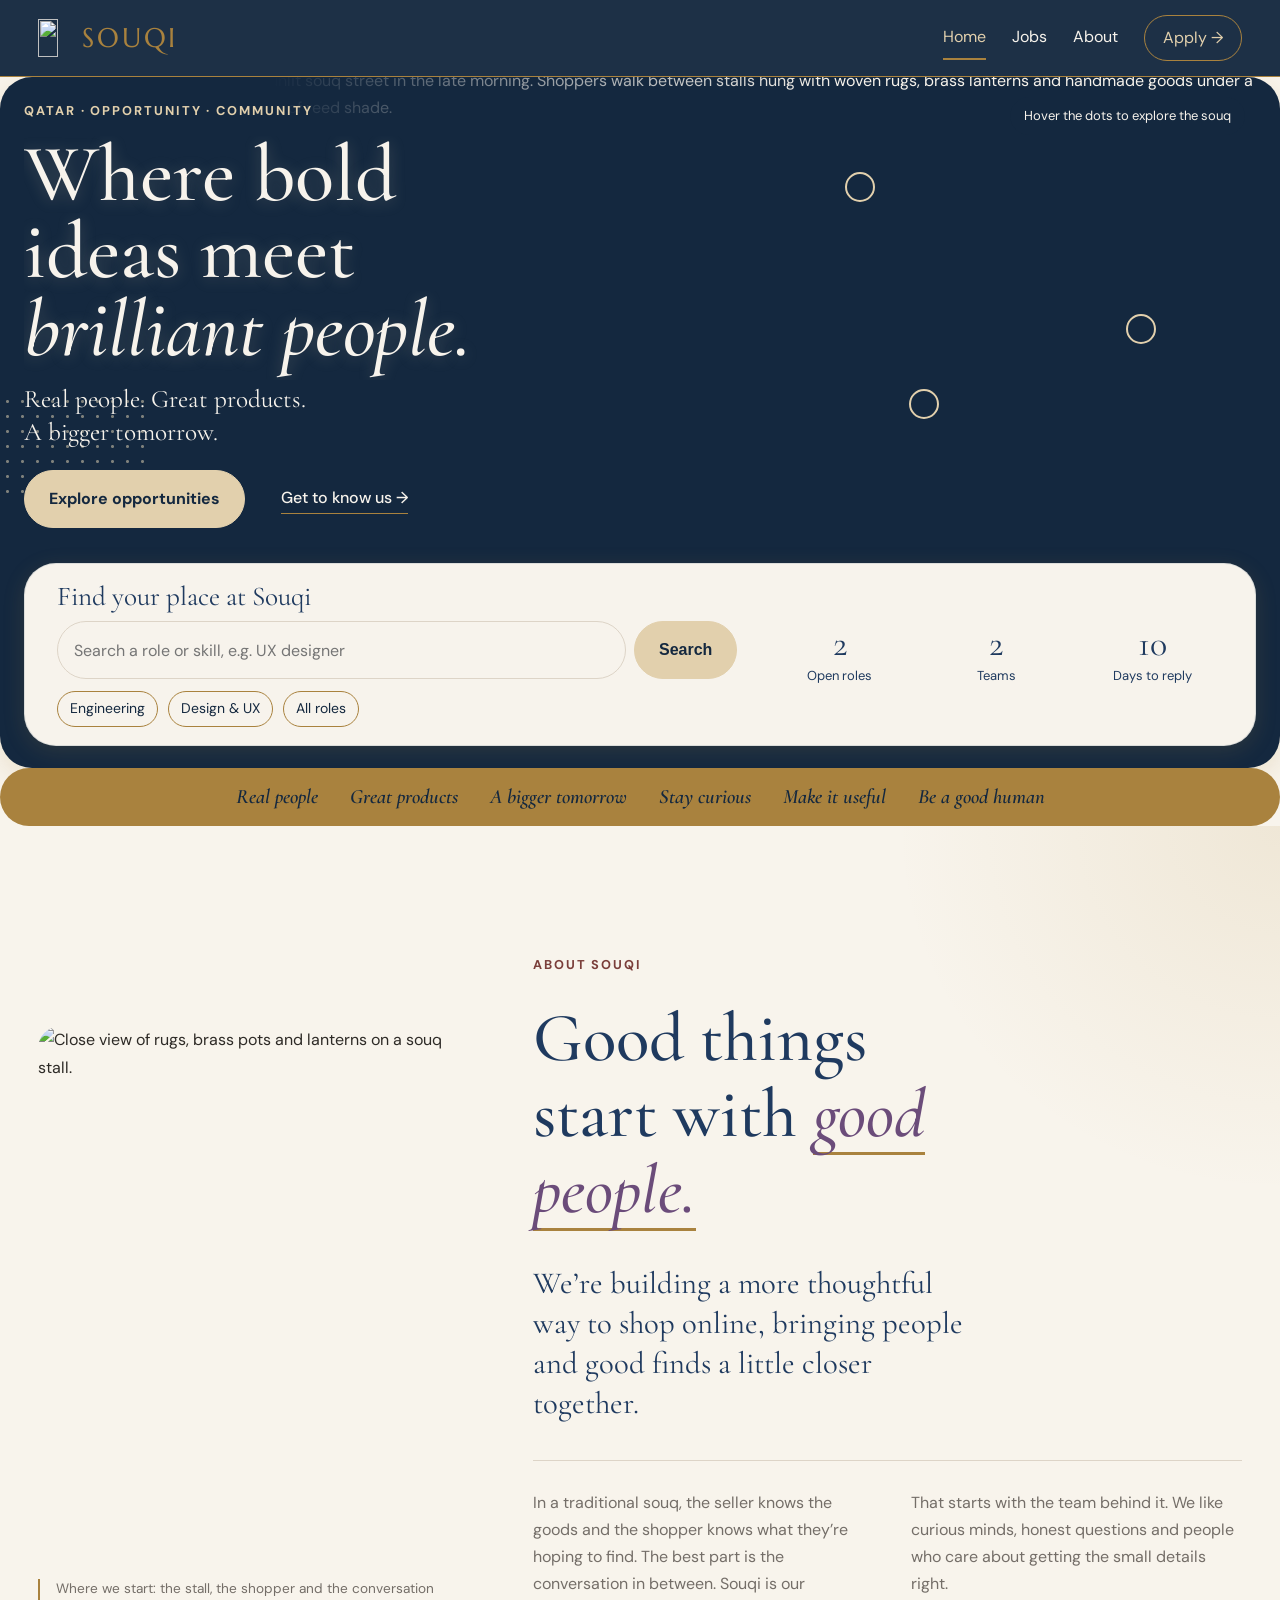
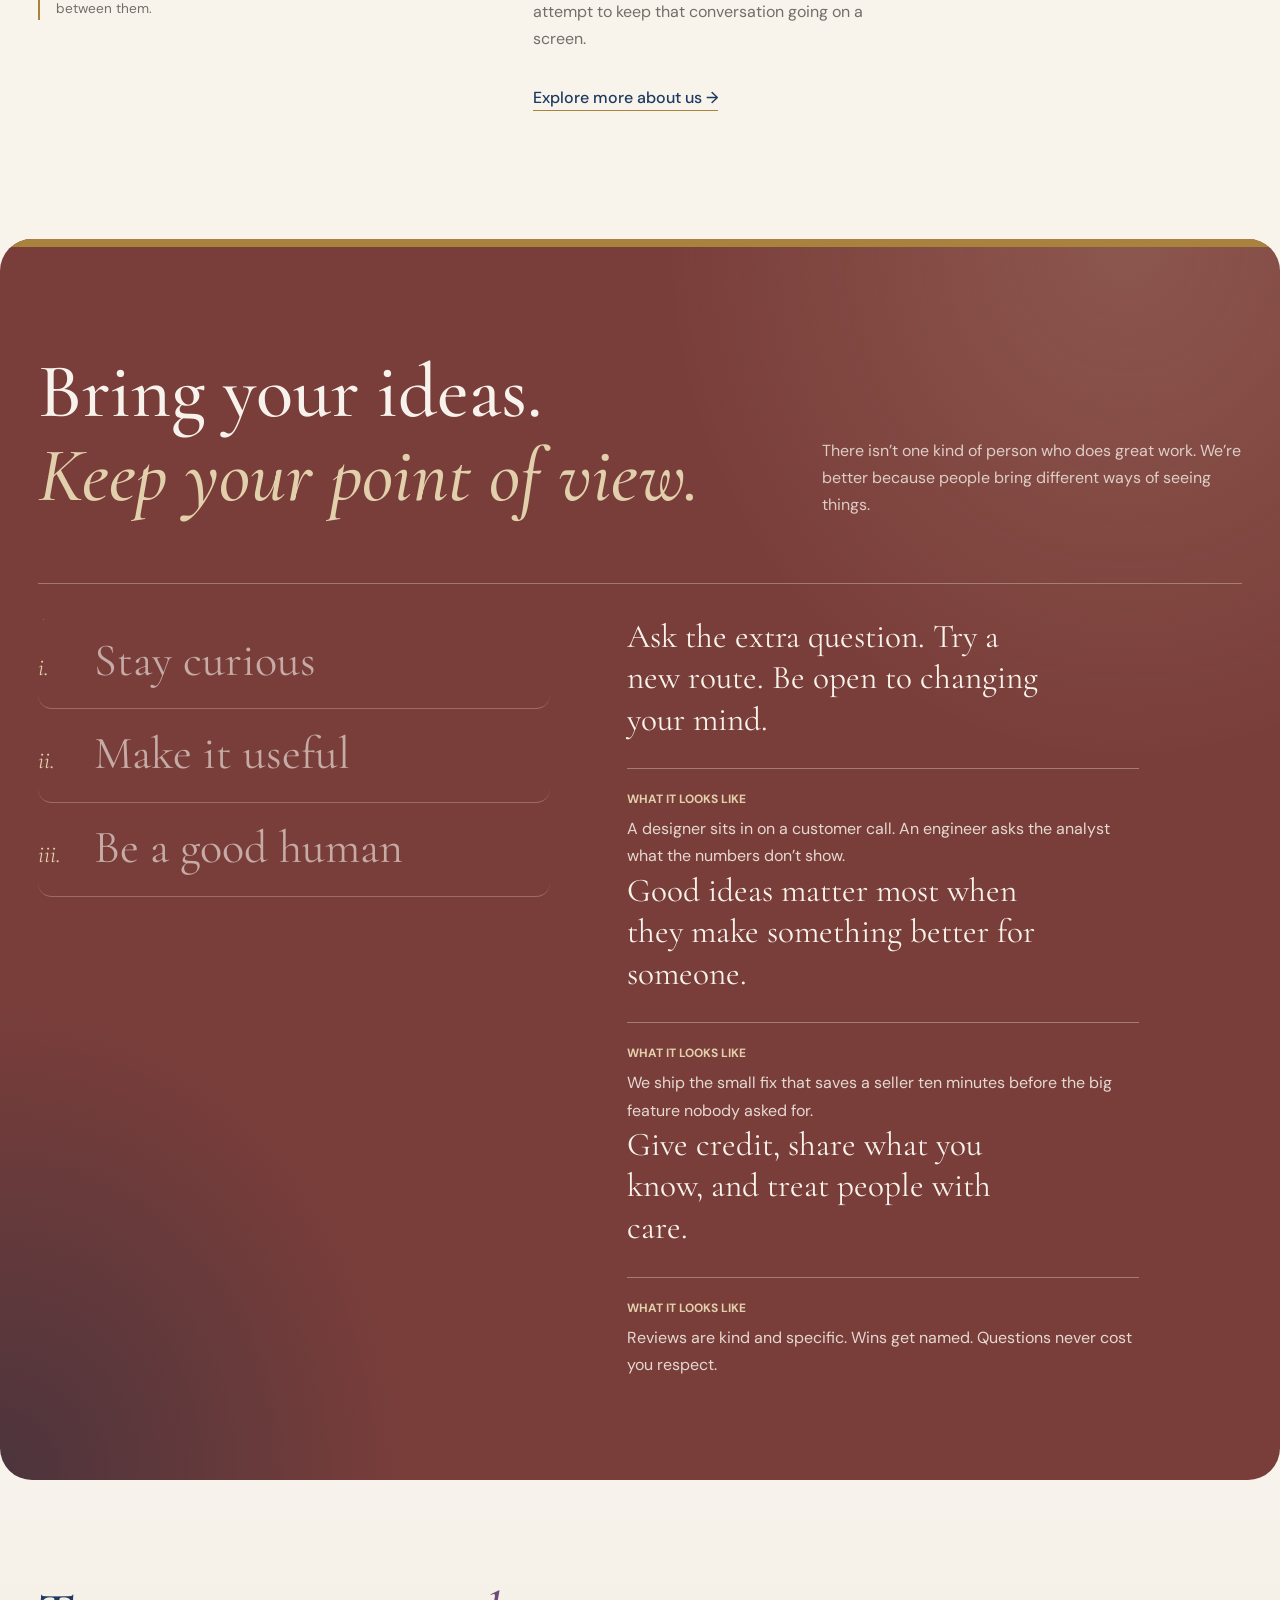
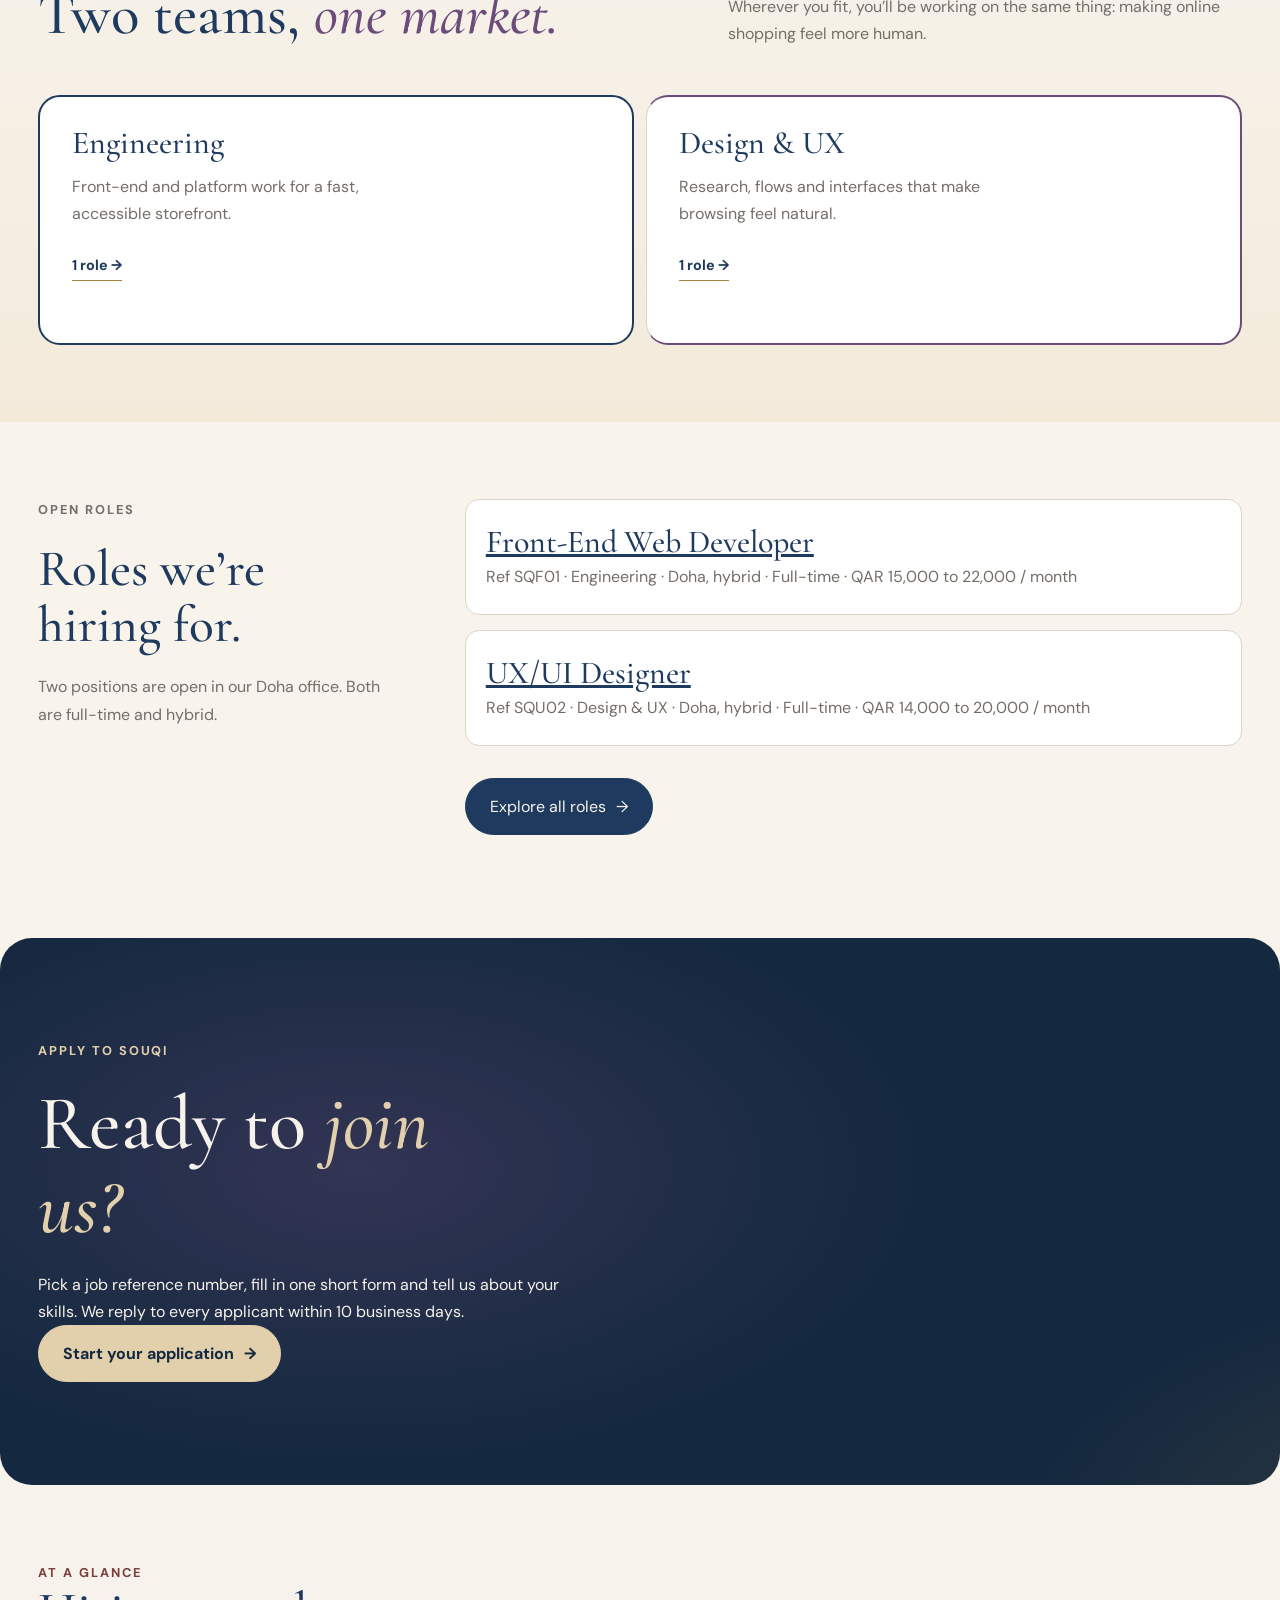
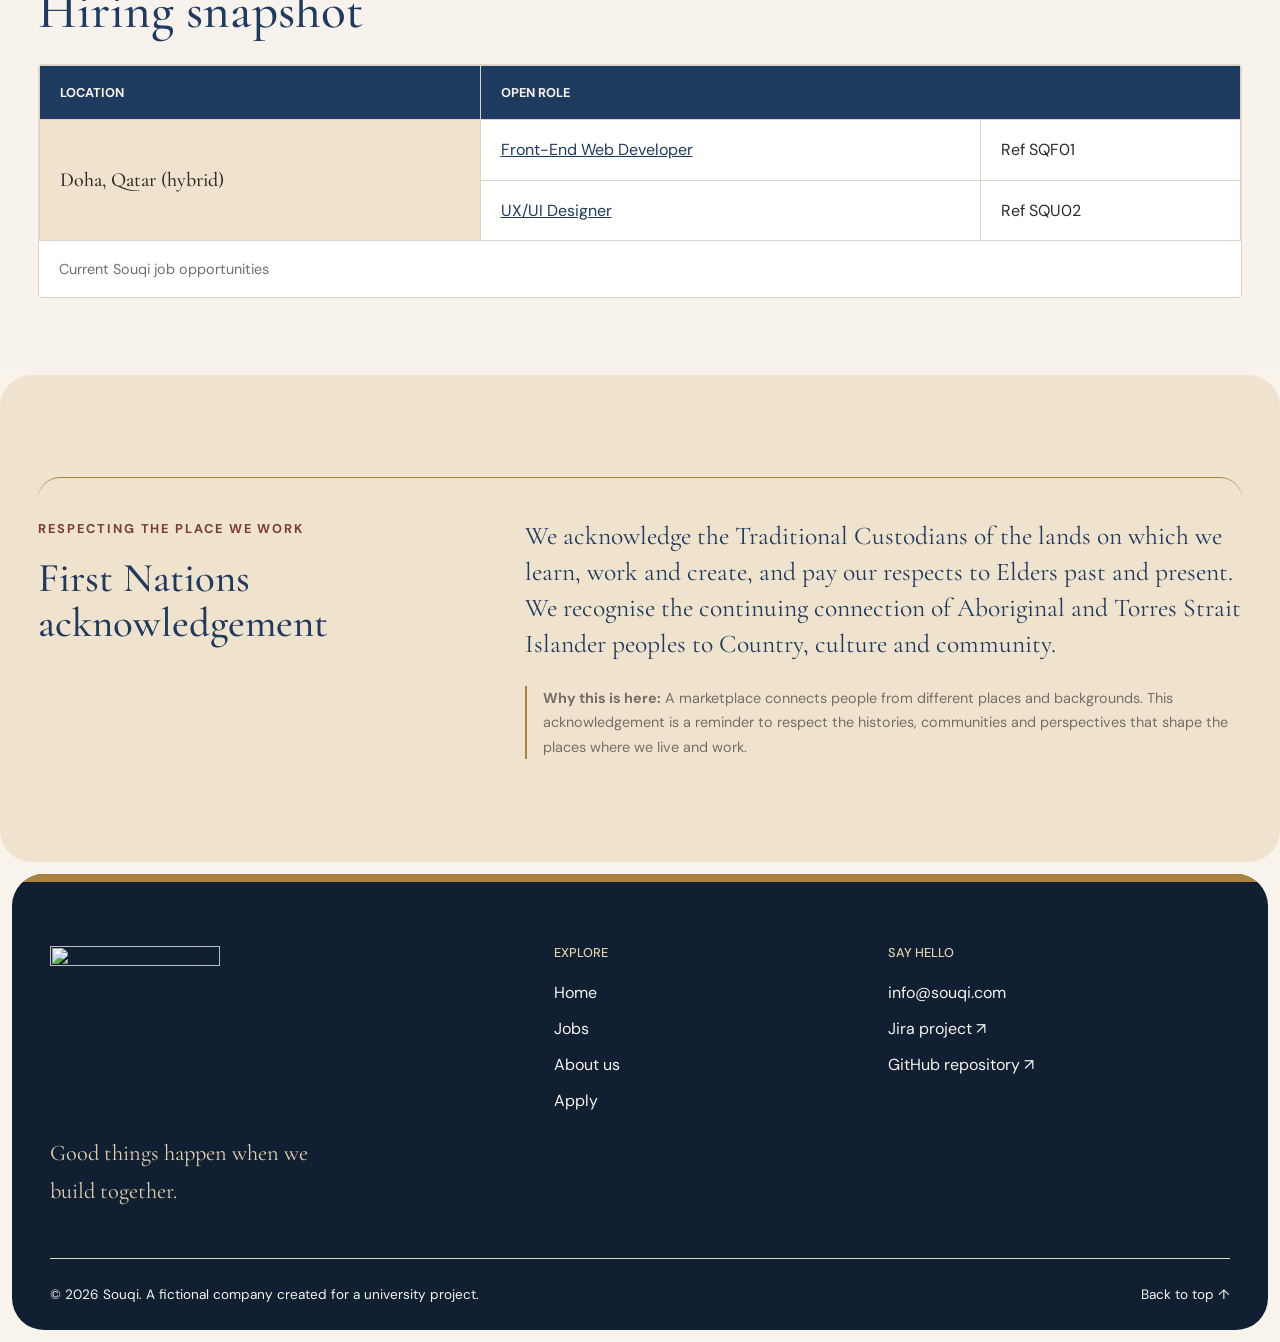
==== commit 8135b890: "Add files via upload" ====
--- a/index.html
+++ b/index.html
@@ -3,13 +3,14 @@
 <head>
   <meta charset="utf-8">
   <meta name="viewport" content="width=device-width, initial-scale=1">
-  <meta name="description" content="Careers at Souqi, a modern online marketplace inspired by the souqs of Qatar. See open roles in engineering, design and product analytics.">
+  <meta name="description" content="Careers at Souqi, a modern online marketplace inspired by the souqs of Qatar. See open roles in engineering, and design.">
   <title>Souqi Careers | More than just a marketplace</title>
   <link rel="icon" type="image/png" href="images/favicon.png">
   <link rel="preconnect" href="https://fonts.googleapis.com">
   <link rel="preconnect" href="https://fonts.gstatic.com" crossorigin>
   <link href="https://fonts.googleapis.com/css2?family=Cormorant+Garamond:ital,wght@0,500;0,600;1,500&family=DM+Sans:wght@400;500;700&family=Marcellus&display=swap" rel="stylesheet">
   <link rel="stylesheet" href="styles.css">
+  <link rel="stylesheet" href="index.css">
   <!-- Page-specific embedded style (assignment requirement): a dotted lattice behind the hero photograph, made with CSS only. -->
   <style>
     .hero-lattice {
@@ -22,7 +23,6 @@
   <a class="skip-link" href="#main">Skip to main content</a>
 
   <header class="site-header">
-    <div class="progress" aria-hidden="true"><span class="progress__bar"></span></div>
     <div class="wrap header-inner">
       <a class="brand" href="index.html" aria-label="Souqi, home">
         <img class="brand-mark" src="images/logo-mark.png" width="34" height="38" alt="">
@@ -45,7 +45,7 @@
         <div class="hero-photo-wrap"><img class="hero-photo" src="images/souq-market-hero.png" width="692" height="401" alt="A sunlit souq street in the late morning. Shoppers walk between stalls hung with woven rugs, brass lanterns and handmade goods under a canopy of reed shade."></div>
         <div class="hero-lattice" aria-hidden="true"></div>
         <div class="hero-dust" aria-hidden="true"></div>
-        <p class="hero-hint hero-in dv9" aria-hidden="true"><span class="hero-hint-dot"></span>Hover the glowing dots to explore the souq</p>
+        <p class="hero-hint hero-in dv9" aria-hidden="true"><span class="hero-hint-dot"></span>Hover the dots to explore the souq</p>
         <!-- Interactive pins on the photo: hover or focus a pin to read about it (CSS only) -->
         <ul class="hotspots" aria-label="Details from the photo">
           <li class="hotspot hs-1"><button class="hotspot-btn" type="button" aria-describedby="hs1"><span class="visually-hidden">Brass lanterns</span></button><span class="hotspot-tip" id="hs1" role="tooltip"><strong>Brass lanterns</strong>Hung by hand above every stall.</span></li>
@@ -66,7 +66,7 @@
       </div>
       <div class="hero-dock-wrap">
         <div class="wrap">
-          <div class="hero-dock" data-reveal>
+          <div class="hero-dock">
             <form class="dock-search" action="jobs.html" method="get" role="search">
               <label for="search">Find your place at Souqi</label>
               <div class="dock-search-row">
@@ -77,7 +77,7 @@
             </form>
             <dl class="dock-stats">
               <div><dd><span class="dock-num dn-2"></span></dd><dt>Open roles</dt></div>
-              <div><dd><span class="dock-num dn-3"></span></dd><dt>Teams</dt></div>
+              <div><dd><span class="dock-num dn-2"></span></dd><dt>Teams</dt></div>
               <div><dd><span class="dock-num dn-10"></span></dd><dt>Days to reply</dt></div>
             </dl>
           </div>
@@ -91,26 +91,21 @@
         <ul class="ticker-list">
           <li>Real people</li><li>Great products</li><li>A bigger tomorrow</li><li>Stay curious</li><li>Make it useful</li><li>Be a good human</li>
         </ul>
-        <ul class="ticker-list" aria-hidden="true">
-          <li>Real people</li><li>Great products</li><li>A bigger tomorrow</li><li>Stay curious</li><li>Make it useful</li><li>Be a good human</li>
-        </ul>
-      </div>
-      <input class="ticker-check" type="checkbox" id="ticker-pause">
-      <label class="ticker-toggle" for="ticker-pause"><span class="ticker-toggle__icon" aria-hidden="true"></span><span class="visually-hidden">Pause scrolling text</span></label>
+      </div>
     </section>
 
     <!-- 2. ABOUT -->
     <section class="about" id="about" aria-labelledby="about-title">
       <div class="wrap about-grid">
-        <figure class="about-photo" data-reveal="clip">
+        <figure class="about-photo">
           <div class="about-img"><img src="images/souq-market-hero.png" width="692" height="401" alt="Close view of rugs, brass pots and lanterns on a souq stall."></div>
           <figcaption>Where we start: the stall, the shopper and the conversation between them.</figcaption>
         </figure>
         <div class="about-copy">
-          <p class="kicker" data-reveal>About Souqi</p>
-          <h2 id="about-title" data-reveal style="--d:.1s">Good things start with <em>good people.</em></h2>
-          <p class="lead dv2" data-reveal>We&rsquo;re building a more thoughtful way to shop online, bringing people and good finds a little closer together.</p>
-          <div class="about-cols dv3" data-reveal>
+          <p class="kicker">About Souqi</p>
+          <h2 id="about-title" style="--d:.1s">Good things start with <em>good people.</em></h2>
+          <p class="lead dv2">We&rsquo;re building a more thoughtful way to shop online, bringing people and good finds a little closer together.</p>
+          <div class="about-cols dv3">
             <p>In a traditional souq, the seller knows the goods and the shopper knows what they&rsquo;re hoping to find. The best part is the conversation in between. Souqi is our attempt to keep that conversation going on a screen.</p>
             <p>That starts with the team behind it. We like curious minds, honest questions and people who care about getting the small details right.</p>
           </div>
@@ -123,11 +118,11 @@
     <section class="values" id="values" aria-labelledby="values-title">
       <div class="pattern-band" aria-hidden="true"></div>
       <div class="wrap">
-        <div class="values-head" data-reveal>
+        <div class="values-head">
           <h2 id="values-title">Bring your ideas.<br><em>Keep your point of view.</em></h2>
           <p>There isn&rsquo;t one kind of person who does great work. We&rsquo;re better because people bring different ways of seeing things.</p>
         </div>
-        <div class="values-tabs dv15" data-reveal>
+        <div class="values-tabs dv15">
           <fieldset class="vgroup">
             <legend class="visually-hidden">Choose a value to read about it</legend>
             <input class="vradio" type="radio" name="value" id="v1" checked>
@@ -162,25 +157,20 @@
     <!-- 4. TEAMS / HIRING CATEGORIES -->
     <section class="teams" id="teams" aria-labelledby="teams-title">
       <div class="wrap">
-        <div class="teams-head" data-reveal>
-          <h2 id="teams-title">Three teams, <em>one market.</em></h2>
+        <div class="teams-head">
+          <h2 id="teams-title">Two teams, <em>one market.</em></h2>
           <p>Wherever you fit, you&rsquo;ll be working on the same thing: making online shopping feel more human.</p>
         </div>
         <div class="teams-row">
-          <article class="team team--navy dv01" data-reveal>
+          <article class="team team--navy dv01">
             <h3>Engineering</h3>
             <p>Front-end and platform work for a fast, accessible storefront.</p>
-            <a href="jobs.html">2 roles <span aria-hidden="true">&rarr;</span><span class="visually-hidden"> in Engineering</span></a>
+            <a href="jobs.html#job1">1 role <span aria-hidden="true">&rarr;</span><span class="visually-hidden"> in Engineering</span></a>
           </article>
-          <article class="team team--plum dv02" data-reveal>
+          <article class="team team--plum dv02">
             <h3>Design &amp; UX</h3>
             <p>Research, flows and interfaces that make browsing feel natural.</p>
-            <a href="jobs.html">1 role <span aria-hidden="true">&rarr;</span><span class="visually-hidden"> in Design and UX</span></a>
-          </article>
-          <article class="team team--maroon dv03" data-reveal>
-            <h3>Product &amp; Analytics</h3>
-            <p>Finding the insight in the data and deciding what we build next.</p>
-            <a href="jobs.html">1 role <span aria-hidden="true">&rarr;</span><span class="visually-hidden"> in Product and Analytics</span></a>
+            <a href="jobs.html#job2">1 role <span aria-hidden="true">&rarr;</span><span class="visually-hidden"> in Design and UX</span></a>
           </article>
         </div>
       </div>
@@ -189,15 +179,15 @@
     <!-- 5. JOBS -->
     <section class="jobs" id="jobs" aria-labelledby="jobs-title">
       <div class="wrap jobs-grid">
-        <div class="jobs-side" data-reveal>
+        <div class="jobs-side">
           <p class="kicker">Open roles</p>
           <h2 id="jobs-title">Roles we&rsquo;re hiring for.</h2>
           <p>Two positions are open in our Doha office. Both are full-time and hybrid.</p>
         </div>
         <div>
           <ul class="home-roles">
-            <li data-reveal><h3>Front-End Web Developer</h3><p>Ref SQF01 &middot; Engineering &middot; Doha, hybrid</p></li>
-            <li data-reveal style="--d:.1s"><h3>UX/UI Designer</h3><p>Ref SQU02 &middot; Design and UX &middot; Doha, hybrid</p></li>
+            <li><h3><a href="jobs.html#job1">Front-End Web Developer</a></h3><p>Ref SQF01 &middot; Engineering &middot; Doha, hybrid &middot; Full-time &middot; QAR 15,000 to 22,000 / month</p></li>
+            <li style="--d:.1s"><h3><a href="jobs.html#job2">UX/UI Designer</a></h3><p>Ref SQU02 &middot; Design &amp; UX &middot; Doha, hybrid &middot; Full-time &middot; QAR 14,000 to 20,000 / month</p></li>
           </ul>
           <a class="btn" href="jobs.html">Explore all roles <span aria-hidden="true">&rarr;</span></a>
         </div>
@@ -206,16 +196,36 @@
 
     <!-- APPLY FORM -->
     <section class="apply" id="apply" aria-labelledby="apply-title">
-      <div class="wrap apply-intro" data-reveal>
+      <div class="wrap apply-intro">
         <p class="kicker">Apply to Souqi</p>
         <h2 id="apply-title">Ready to <em>join us?</em></h2>
         <p>Pick a job reference number, fill in one short form and tell us about your skills. We reply to every applicant within 10 business days.</p>
         <p><a class="btn btn--gold" href="apply.html">Start your application <span aria-hidden="true">&rarr;</span></a></p>
       </div>
     </section>
-
+    <!-- HIRING SNAPSHOT: table with merged cells (colspan in the header, rowspan in the body) -->
+    <section class="snapshot" id="snapshot" aria-labelledby="snapshot-title">
+      <div class="wrap">
+        <p class="kicker">At a glance</p>
+        <h2 id="snapshot-title">Hiring snapshot</h2>
+        <div class="table-wrap">
+          <table>
+            <caption>Current Souqi job opportunities</caption>
+            <thead>
+              <tr><th scope="col">Location</th><th scope="col" colspan="2">Open role</th></tr>
+            </thead>
+            <tbody>
+              <tr><th scope="row" rowspan="2">Doha, Qatar (hybrid)</th><td><a href="jobs.html#job1">Front-End Web Developer</a></td><td>Ref SQF01</td></tr>
+              <tr><td><a href="jobs.html#job2">UX/UI Designer</a></td><td>Ref SQU02</td></tr>
+            </tbody>
+          </table>
+        </div>
+      </div>
+    </section>
+
+    <!-- FIRST NATIONS: acknowledgement with an explanation of why it is here (assessment requirement) -->
     <section class="ack" id="acknowledgement" aria-labelledby="ack-title">
-      <div class="wrap ack-grid" data-reveal>
+      <div class="wrap ack-grid">
         <div>
           <p class="kicker">Respecting the place we work</p>
           <h2 id="ack-title">First Nations acknowledgement</h2>
@@ -247,7 +257,7 @@
         <h2>Say hello</h2>
         <a href="mailto:info@souqi.com">info@souqi.com</a>
         <!-- Replace these two links with your team's own Jira project and GitHub repository. -->
-        <a href="https://YOUR-SITE.atlassian.net/jira/software/projects/SOUQI/boards" target="_blank" rel="noopener noreferrer">Jira project <span aria-hidden="true">&nearr;</span><span class="visually-hidden"> (opens in a new tab)</span></a>
+        <a href="https://souqi.atlassian.net/jira/software/projects/GS/summary" target="_blank" rel="noopener noreferrer">Jira project <span aria-hidden="true">&nearr;</span><span class="visually-hidden"> (opens in a new tab)</span></a>
         <a href="https://github.com/mubashirkhan2007/Web-tech-project-Souqi-" target="_blank" rel="noopener noreferrer">GitHub repository <span aria-hidden="true">&nearr;</span><span class="visually-hidden"> (opens in a new tab)</span></a>
       </div>
     </div>
@@ -257,7 +267,5 @@
     </div>
   </footer>
 
-  <a class="to-top" href="#home" aria-label="Back to top"><span aria-hidden="true">&uarr;</span></a>
-
 </body>
 </html>
--- a/styles.css
+++ b/styles.css
@@ -1,1992 +1,451 @@
-/* ==========================================================================
-   SOUQI Careers: styles.css
-   Palette: navy #1F3A5F, gold #B08A3C, plum #6B4C7A, maroon #7A3E3A, ivory #F7F3EC
-   Type: Cormorant Garamond (headlines), DM Sans (interface and body), Marcellus (wordmark)
-   ========================================================================== */
-
+/* SOUQI - Shared website styles */
+/* Colours and fonts */
 :root {
   --navy: #1F3A5F;
-  --gold: #B08A3C;
+  --navy-deep: #14283F;
+  --gold: #A9823E;
+  --gold-soft: #E2D0AD;
   --plum: #6B4C7A;
   --maroon: #7A3E3A;
   --ivory: #F7F3EC;
+  --ivory-deep: #EBDFCB;
+  --sand: #EFE3CD;
+  --paper: #F8F4EC;
   --text: #2D2A26;
   --muted: #746E68;
   --border: #DDD4C7;
   --white: #FFFFFF;
-  --gold-soft: #E9D9B8;
-  --ivory-deep: #EBDFCB;
-  --sand: #EFE3CD;
-  --navy-deep: #14283F;
-
-  --serif: 'Cormorant Garamond', Georgia, 'Times New Roman', serif;
-  --sans: 'DM Sans', 'Segoe UI', Arial, sans-serif;
-  --brand: 'Marcellus', 'Cormorant Garamond', Georgia, serif;
-
-  --radius: 2px;
-  --wrap: 1200px;
-}
-
-*, *::before, *::after { box-sizing: border-box; }
-html { scroll-behavior: smooth; scroll-padding-top: 72px; }
+  --serif: "Cormorant Garamond", Georgia, serif;
+  --sans: "DM Sans", Arial, sans-serif;
+  --brand: "Marcellus", Georgia, serif;
+  --radius: 14px;
+  --radius-lg: 22px;
+  --radius-xl: 32px;
+  --wrap: 1320px;
+}
+
+/* Basic page settings */
+* {
+  box-sizing: border-box;
+}
+
+html {
+  scroll-padding-top: 130px;
+}
+
 body {
   margin: 0;
-  background: var(--sand);
+  background: var(--paper);
   color: var(--text);
   font-family: var(--sans);
   font-size: 1rem;
   line-height: 1.7;
-  -webkit-font-smoothing: antialiased;
-}
-img { display: block; max-width: 100%; height: auto; }
-h1, h2, h3, p, ul, ol, dl, dd, figure { margin: 0; }
-ul, ol { padding: 0; list-style: none; }
-a { color: inherit; }
-
-.wrap { width: min(var(--wrap), 100% - 3rem); margin-inline: auto; }
+}
+
+img {
+  display: block;
+  max-width: 100%;
+  height: auto;
+}
+
+h1, h2, h3, p, ul, ol, dl, dd, figure {
+  margin: 0;
+}
+
+ul, ol {
+  padding: 0;
+  list-style: none;
+}
+
+a {
+  color: inherit;
+}
+
+.wrap {
+  width: 94%;
+  max-width: var(--wrap);
+  margin: auto;
+}
+
+main {
+  overflow-x: hidden;
+}
+
+/* Accessibility */
 .visually-hidden {
-  position: absolute; width: 1px; height: 1px; margin: -1px; padding: 0;
-  overflow: hidden; clip: rect(0 0 0 0); white-space: nowrap; border: 0;
-}
-
-/* Keyboard focus: visible on every interactive element */
-:focus-visible { outline: 3px solid var(--gold); outline-offset: 3px; }
-.values :focus-visible, .site-footer :focus-visible { outline-color: var(--gold-soft); }
+  position: absolute;
+  width: 1px;
+  height: 1px;
+  overflow: hidden;
+  clip: rect(0, 0, 0, 0);
+}
+
+:focus-visible {
+  outline: 3px solid var(--gold);
+  outline-offset: 3px;
+}
 
 .skip-link {
-  position: absolute; left: 1rem; top: -4rem; z-index: 100;
-  background: var(--navy); color: var(--ivory); padding: .7rem 1rem; border-radius: var(--radius);
-}
-.skip-link:focus { top: 1rem; }
-
-/* Shared type ---------------------------------------------------------- */
-h1, h2, h3 { font-family: var(--serif); font-weight: 500; line-height: 1.02; letter-spacing: -.01em; color: var(--navy); }
-h1 em, h2 em { font-style: italic; color: var(--plum); }
+  position: absolute;
+  top: -60px;
+  left: 15px;
+  padding: 10px;
+  background: var(--navy);
+  color: var(--white);
+  z-index: 100;
+}
+
+.skip-link:focus {
+  top: 10px;
+}
+
+/* Fonts and headings */
+h1, h2, h3 {
+  font-family: var(--serif);
+  font-weight: 500;
+  line-height: 1.1;
+  color: var(--navy);
+}
+
+h1 em, h2 em {
+  color: var(--plum);
+}
+
 .kicker {
-  font-size: .78rem; font-weight: 700; letter-spacing: .16em; text-transform: uppercase;
-  color: var(--maroon); display: flex; align-items: center; gap: .9rem;
-}
-.kicker::before { content: ""; width: 2.2rem; height: 1px; background: var(--gold); }
-
+  color: var(--maroon);
+  font-size: 0.8rem;
+  font-weight: bold;
+  letter-spacing: 0.15em;
+  text-transform: uppercase;
+}
+
+/* Buttons */
 .btn {
-  display: inline-flex; align-items: center; gap: .7rem;
-  background: var(--navy); color: var(--ivory); text-decoration: none;
-  font-weight: 500; font-size: .95rem; padding: .95rem 1.5rem;
-  border: 1px solid var(--navy); border-radius: var(--radius);
-  transition: background-color .2s, border-color .2s, color .2s;
-}
-.btn span { transition: transform .2s; }
-.btn:hover { background: var(--maroon); border-color: var(--maroon); }
-.btn:hover span { transform: translateX(4px); }
-
-.text-link {
-  color: var(--navy); font-weight: 500; text-decoration: none;
-  background: linear-gradient(var(--gold), var(--gold)) left bottom / 100% 1px no-repeat;
-  padding-bottom: .2rem; transition: background-size .2s, color .2s;
-}
-.text-link:hover { background-size: 100% 3px; color: var(--maroon); }
-
-/* Textile-inspired border band (sadu-style zig-zag), kept thin and quiet */
+  display: inline-flex;
+  align-items: center;
+  gap: 10px;
+  padding: 14px 24px;
+  background: var(--navy);
+  color: var(--ivory);
+  border: 1px solid var(--navy);
+  border-radius: 30px;
+  font-size: 1rem;
+  text-decoration: none;
+  cursor: pointer;
+}
+
+.btn:hover {
+  background: var(--maroon);
+  border-color: var(--maroon);
+}
+
+.btn--gold {
+  background: var(--gold-soft);
+  border-color: var(--gold-soft);
+  color: var(--navy-deep);
+  font-weight: bold;
+}
+
+.btn--gold:hover {
+  background: #D4BD91;
+  border-color: #D4BD91;
+  color: var(--navy-deep);
+}
+
+/* Header and navigation */
+.site-header {
+  position: sticky;
+  top: 0;
+  z-index: 50;
+  background: #14283FF5;
+  border-bottom: 1px solid var(--gold);
+}
+
+.header-inner {
+  display: flex;
+  justify-content: space-between;
+  align-items: center;
+  gap: 30px;
+  min-height: 76px;
+}
+
+.brand {
+  display: inline-flex;
+  align-items: center;
+  gap: 10px;
+  color: var(--gold);
+  text-decoration: none;
+}
+
+.brand-name {
+  font-family: var(--brand);
+  font-size: 1.7rem;
+  letter-spacing: 0.1em;
+}
+
+.brand--light {
+  color: var(--gold);
+}
+
+.brand-mark {
+  width: auto;
+  height: 38px;
+}
+
+.site-nav {
+  display: flex;
+  align-items: center;
+  flex-wrap: wrap;
+  gap: 26px;
+}
+
+.site-nav a {
+  padding: 7px 0;
+  color: var(--ivory);
+  text-decoration: none;
+  border-bottom: 2px solid transparent;
+}
+
+.site-nav a:hover,
+.site-nav a[aria-current="page"] {
+  color: var(--gold-soft);
+  border-bottom-color: var(--gold);
+}
+
+.site-nav .nav-cta {
+  padding: 8px 18px;
+  border: 1px solid var(--gold);
+  border-radius: 30px;
+  color: var(--gold-soft);
+}
+
+.site-nav .nav-cta:hover {
+  background: var(--gold);
+  color: var(--navy-deep);
+}
+
+.site-header :focus-visible,
+.site-footer :focus-visible {
+  outline-color: var(--gold-soft);
+}
+
+/* Decorative gold band */
 .pattern-band {
-  height: 12px;
-  background:
-    linear-gradient(135deg, var(--gold) 25%, transparent 25%) -6px 0 / 12px 12px,
-    linear-gradient(225deg, var(--gold) 25%, transparent 25%) -6px 0 / 12px 12px,
-    linear-gradient(315deg, var(--gold) 25%, transparent 25%) 0 0 / 12px 12px,
-    linear-gradient(45deg, var(--gold) 25%, transparent 25%) 0 0 / 12px 12px;
-  opacity: .75;
-}
-
-/* Header --------------------------------------------------------------- */
-.site-header { position: sticky; top: 0; z-index: 50; background: var(--navy-deep); border-bottom: 1px solid rgba(233, 217, 184, .22); }
-.header-inner { display: flex; align-items: center; justify-content: space-between; gap: 2rem; min-height: 76px; }
-.brand { display: inline-flex; align-items: center; gap: .7rem; text-decoration: none; color: var(--gold); }
-.brand-arch { flex-shrink: 0; }
-.brand-name { font-family: var(--brand); font-size: 1.7rem; line-height: 1; letter-spacing: .1em; }
-.brand--light { color: var(--gold); }
-.site-nav { display: flex; align-items: center; gap: 2.25rem; font-size: .95rem; }
-.site-nav a { text-decoration: none; color: var(--ivory); padding: .35rem 0; border-bottom: 1px solid transparent; transition: border-color .2s, color .2s; }
-.site-nav a:hover { color: var(--gold-soft); border-bottom-color: var(--gold); }
-.site-nav a[aria-current="page"] { border-bottom-color: var(--gold); }
-.site-nav .nav-cta { border: 1px solid var(--gold); padding: .5rem 1.1rem; border-radius: var(--radius); color: var(--gold-soft); }
-.site-nav .nav-cta:hover { background: var(--gold); color: var(--navy-deep); border-bottom-color: var(--gold); }
-.site-header :focus-visible { outline-color: var(--gold-soft); }
-
-/* 1. Hero -------------------------------------------------------------- */
-.hero { background: var(--navy-deep); color: var(--ivory); }
-.hero-stage { position: relative; min-height: clamp(560px, 46vw, 680px); display: flex; align-items: center; overflow: hidden; }
-.hero-photo-wrap {
-  position: absolute; top: -10px; right: 0; width: 72%; height: calc(100% + 10px); overflow: hidden;
-  -webkit-mask-image: linear-gradient(to right, transparent 0%, rgba(0,0,0,.55) 22%, #000 48%);
-          mask-image: linear-gradient(to right, transparent 0%, rgba(0,0,0,.55) 22%, #000 48%);
-}
-.hero-photo { width: 100%; height: 100%; object-fit: cover; object-position: 55% 50%; transform: scale(1.06); }
-.hero-stage::after { /* soft navy shade at the base so the location label reads */
-  content: ""; position: absolute; inset: auto 0 0 0; height: 22%; pointer-events: none;
-  background: linear-gradient(to top, rgba(20, 40, 63, .75), transparent);
-}
-.hero-lattice { position: absolute; left: 0; bottom: 3.5rem; width: 150px; height: 100px; opacity: .8; z-index: 1; }
-.hero .wrap { position: relative; z-index: 2; width: min(var(--wrap), 100% - 3rem); }
-.hero-copy { padding: 4rem 0; max-width: 40rem; }
-.hero .kicker { color: var(--gold-soft); letter-spacing: .18em; }
-.hero .kicker::before { display: none; }
-.hero h1 { color: var(--ivory); font-size: clamp(3.4rem, 6.8vw, 6.4rem); line-height: .96; margin: 1.5rem 0 1.5rem; text-shadow: 0 2px 24px rgba(20, 40, 63, .55); }
-.hero h1 em { color: var(--gold-soft); }
-.hero-sub { font-family: var(--serif); font-size: clamp(1.4rem, 2.1vw, 1.8rem); line-height: 1.3; color: var(--ivory); margin-bottom: 2.25rem; text-shadow: 0 1px 14px rgba(20, 40, 63, .6); }
-.hero-actions { display: flex; align-items: center; flex-wrap: wrap; gap: 1.25rem 2.25rem; }
-.hero :focus-visible { outline-color: var(--gold-soft); }
-.hero-place { position: absolute; left: max(1.5rem, calc((100% - var(--wrap)) / 2)); bottom: 1.5rem; z-index: 2; display: flex; align-items: center; gap: .6rem; font-size: .85rem; color: var(--ivory); }
-.hero-place svg { color: var(--gold); }
-
-.hero-facts-band { border-top: 1px solid rgba(233, 217, 184, .25); }
-.hero-facts { display: grid; grid-template-columns: repeat(4, 1fr); }
-.hero-facts div { padding: 1.4rem 1.5rem; border-left: 1px solid rgba(233, 217, 184, .25); }
-.hero-facts div:first-child { border-left: 0; padding-left: 0; }
-.hero-facts dt { font-size: .75rem; letter-spacing: .12em; text-transform: uppercase; color: var(--gold-soft); font-weight: 500; }
-.hero-facts dd { font-family: var(--serif); font-size: 1.6rem; color: var(--ivory); line-height: 1.2; margin-top: .15rem; }
-
-.btn--gold { background: var(--gold); border-color: var(--gold); color: var(--navy-deep); font-weight: 700; }
-.btn--gold:hover { background: var(--gold-soft); border-color: var(--gold-soft); color: var(--navy-deep); }
-.text-link--light { color: var(--ivory); }
-.text-link--light:hover { color: var(--gold-soft); }
-
-/* 2. About ------------------------------------------------------------- */
-.about { padding: clamp(4.5rem, 10vw, 9rem) 0; background: var(--sand); }
-.about-grid { display: grid; grid-template-columns: minmax(0, 4fr) minmax(0, 7fr); gap: clamp(2rem, 7vw, 7rem); align-items: start; }
-.about-photo { margin-top: 4.5rem; }
-.about-img { overflow: hidden; border-radius: var(--radius); }
-.about-photo img { width: 100%; aspect-ratio: 3 / 4; object-fit: cover; object-position: 6% 50%; border-radius: var(--radius); }
-.about-photo figcaption { font-size: .85rem; color: var(--muted); margin-top: .8rem; padding-left: 1rem; border-left: 2px solid var(--gold); line-height: 1.5; }
-.about-copy .kicker { margin-bottom: 1.5rem; }
-.about h2 { font-size: clamp(2.8rem, 5.4vw, 5rem); max-width: 14ch; margin-bottom: 2.25rem; }
-.about .lead { font-family: var(--serif); font-size: clamp(1.5rem, 2.4vw, 2rem); line-height: 1.3; color: var(--navy); max-width: 30ch; margin-bottom: 2.25rem; }
-.about-cols { columns: 2; column-gap: 3rem; color: var(--muted); max-width: 46rem; margin-bottom: 2rem; padding-top: 1.75rem; border-top: 1px solid var(--border); }
-.about-cols p { break-inside: avoid; margin-bottom: 1rem; }
-
-/* 3. Values ------------------------------------------------------------ */
-.values { background: var(--maroon); color: var(--ivory); }
-.values .wrap { padding: clamp(4rem, 8vw, 7rem) 0; }
-.values-head { display: grid; grid-template-columns: minmax(0, 7fr) minmax(0, 4fr); gap: 3rem; align-items: end; margin-bottom: clamp(2.5rem, 5vw, 4rem); }
-.values h2 { color: var(--ivory); font-size: clamp(2.8rem, 6vw, 5.4rem); }
-.values h2 em { color: var(--gold-soft); }
-.values-head p { color: rgba(247, 243, 236, .78); max-width: 30rem; }
-.values-tabs { display: grid; grid-template-columns: minmax(0, 5fr) minmax(0, 6fr); gap: clamp(2rem, 6vw, 6rem); border-top: 1px solid rgba(233, 217, 184, .4); padding-top: 2rem; align-items: start; }
-.vtab-list { display: flex; flex-direction: column; }
-.vtab {
-  display: grid; grid-template-columns: 3.5rem 1fr; align-items: baseline; text-align: left;
-  background: none; border: 0; border-bottom: 1px solid rgba(233, 217, 184, .3); color: rgba(247, 243, 236, .6);
-  padding: 1.25rem 0; font: inherit; cursor: pointer; position: relative; transition: color .25s, padding-left .25s;
-}
-.vtab::after { content: ""; position: absolute; left: 0; bottom: -1px; height: 2px; width: 100%; background: var(--gold-soft); transform: scaleX(0); transform-origin: left; transition: transform .45s cubic-bezier(.2,.7,.2,1); }
-.vtab:hover { color: var(--ivory); }
-.v-num { font-family: var(--serif); font-style: italic; font-size: 1.5rem; color: var(--gold-soft); }
-.vtab-title { font-family: var(--serif); font-size: clamp(2rem, 3.6vw, 3.1rem); line-height: 1.05; }
-.vpanels { position: relative; min-height: 14rem; }
-.vpanel-statement { font-family: var(--serif); font-size: clamp(1.6rem, 2.6vw, 2.2rem); line-height: 1.25; color: var(--ivory); max-width: 26ch; }
-.vpanel-example { margin-top: 1.75rem; padding-top: 1.25rem; border-top: 1px solid rgba(233, 217, 184, .4); color: rgba(247, 243, 236, .85); max-width: 32rem; }
-.vpanel-example b { display: block; font-size: .75rem; letter-spacing: .14em; text-transform: uppercase; color: var(--gold-soft); margin-bottom: .35rem; }
-
-/* 4. Teams ------------------------------------------------------------- */
-.teams { background: var(--ivory); padding: clamp(4rem, 8vw, 7rem) 0 clamp(3rem, 6vw, 5rem); }
-.teams-head { display: grid; grid-template-columns: minmax(0, 5fr) minmax(0, 4fr); gap: 3rem; align-items: end; margin-bottom: 3rem; }
-.teams h2 { font-size: clamp(2.4rem, 4.6vw, 4.2rem); }
-.teams-head p { color: var(--muted); }
-.teams-row { display: grid; grid-template-columns: 1.35fr 1fr 1fr; }
-.team { padding: 1.75rem 2rem 1.5rem 0; border-top: 5px solid var(--navy); position: relative; }
-.team + .team { padding-left: 2rem; border-left: 1px solid var(--border); }
-.team--navy { border-top-color: var(--navy); }
-.team--plum { border-top-color: var(--plum); }
-.team--maroon { border-top-color: var(--maroon); }
-.team h3 { font-size: 2rem; margin-bottom: .75rem; }
-.team p { color: var(--muted); max-width: 22rem; margin-bottom: 1.5rem; }
-.team a { font-weight: 700; font-size: .9rem; text-decoration: none; color: var(--navy); border-bottom: 1px solid var(--gold); padding-bottom: .15rem; }
-.team a:hover { color: var(--maroon); border-bottom-width: 3px; }
-
-/* 5. Jobs -------------------------------------------------------------- */
-.jobs { background: var(--sand); padding: clamp(3rem, 6vw, 5rem) 0 clamp(4rem, 8vw, 7rem); }
-.jobs-grid { display: grid; grid-template-columns: minmax(0, 3.6fr) minmax(0, 8fr); gap: clamp(2rem, 6vw, 6rem); align-items: start; }
-.jobs-side { position: sticky; top: 110px; }
-.jobs-side .kicker { margin-bottom: 1.25rem; }
-.jobs h2 { font-size: clamp(2.4rem, 4vw, 3.6rem); margin-bottom: 1.25rem; }
-.jobs-side > p { color: var(--muted); }
-.job-search { margin-top: 2rem; }
-.job-search label { display: block; font-size: .82rem; font-weight: 700; margin-bottom: .4rem; color: var(--navy); }
-.job-search input {
-  width: 100%; font: inherit; padding: .8rem .9rem; background: var(--white); color: var(--text);
-  border: 1px solid var(--border); border-radius: var(--radius);
-}
-.job-search input:hover { border-color: var(--gold); }
-.job-search input:focus-visible { outline: 3px solid var(--gold); outline-offset: 2px; border-color: var(--navy); }
-.filter-status { font-size: .85rem; color: var(--maroon); min-height: 1.5rem; margin-top: .6rem; }
-
-.job-list { border-top: 2px solid var(--navy); }
-.job {
-  display: grid; grid-template-columns: 5.5rem minmax(0, 1fr) auto; gap: 1.5rem 2rem; align-items: start;
-  padding: 2rem 1rem 2rem 1rem; border-bottom: 1px solid var(--border);
-  position: relative; transition: background-color .2s, box-shadow .2s;
-}
-.job[hidden] { display: none; }
-.job:hover, .job:focus-within { background: rgba(247, 243, 236, .7); box-shadow: inset 3px 0 0 var(--gold); }
-.job-ref { font-size: .8rem; font-weight: 700; letter-spacing: .1em; color: var(--maroon); padding-top: .55rem; }
-.job h3 { font-size: clamp(1.7rem, 2.6vw, 2.2rem); margin-bottom: .5rem; }
-.job-main p { color: var(--muted); max-width: 36rem; }
-.job-tags { display: flex; flex-wrap: wrap; gap: .4rem 1.1rem; margin-top: 1rem; font-size: .82rem; color: var(--text); }
-.job-tags li { position: relative; }
-.job-tags li + li::before { content: ""; position: absolute; left: -.65rem; top: .6em; width: 3px; height: 3px; border-radius: 50%; background: var(--gold); }
-.job-side { text-align: right; display: flex; flex-direction: column; align-items: flex-end; gap: 1rem; min-width: 11rem; }
-.job-pay { font-family: var(--serif); font-size: 1.35rem; color: var(--navy); line-height: 1.15; padding-top: .3rem; }
-.job-pay small { display: block; font-family: var(--sans); font-size: .75rem; color: var(--muted); letter-spacing: .04em; }
-.job-side a { font-size: .9rem; font-weight: 700; text-decoration: none; color: var(--navy); border-bottom: 1px solid var(--gold); padding-bottom: .1rem; }
-.job-side a:hover { color: var(--maroon); border-bottom-width: 3px; }
-
-/* 6. Snapshot table ---------------------------------------------------- */
-
-/* 7. Acknowledgement --------------------------------------------------- */
-.ack { background: var(--sand); padding: clamp(4rem, 8vw, 6.5rem) 0; }
-.ack-grid { display: grid; grid-template-columns: minmax(0, 4fr) minmax(0, 7fr); gap: clamp(2rem, 6vw, 6rem); align-items: start; padding-top: 2.5rem; border-top: 1px solid var(--gold); }
-.ack .kicker { margin-bottom: 1rem; }
-.ack h2 { font-size: clamp(2rem, 3.2vw, 2.8rem); }
-.ack-text p:first-child { font-family: var(--serif); font-size: clamp(1.3rem, 2vw, 1.6rem); line-height: 1.4; color: var(--navy); }
-.ack-why { margin-top: 1.5rem; color: var(--muted); padding-left: 1rem; border-left: 2px solid var(--gold); }
-
-/* Footer --------------------------------------------------------------- */
-.site-footer { background: var(--navy-deep); color: var(--ivory); }
-.footer-grid { display: grid; grid-template-columns: 1.6fr 1fr 1.2fr; gap: 3rem; padding: 4rem 0 3rem; }
-.footer-brand .brand-name { font-size: 2.1rem; }
-.footer-brand p { font-family: var(--serif); font-size: 1.4rem; line-height: 1.3; color: var(--gold-soft); margin-top: 1.25rem; max-width: 18rem; }
-.footer-col { display: flex; flex-direction: column; gap: .55rem; align-items: flex-start; }
-.footer-col h2 { font-family: var(--sans); font-size: .75rem; font-weight: 700; letter-spacing: .16em; text-transform: uppercase; color: var(--gold-soft); margin-bottom: .6rem; }
-.footer-col a { color: var(--ivory); text-decoration: none; border-bottom: 1px solid transparent; transition: border-color .2s; }
-.footer-col a:hover { border-bottom-color: var(--gold); }
-.footer-bottom { display: flex; justify-content: space-between; gap: 1rem; flex-wrap: wrap; padding: 1.5rem 0 2rem; border-top: 1px solid rgba(233, 217, 184, .3); font-size: .85rem; color: rgba(247, 243, 236, .75); }
-.footer-bottom a { color: var(--ivory); text-decoration: none; }
-.footer-bottom a:hover { text-decoration: underline; text-decoration-color: var(--gold); text-underline-offset: 4px; }
-
-/* Tablet --------------------------------------------------------------- */
+  height: 8px;
+  background: var(--gold);
+}
+
+/* Shared page headings */
+.page-hero {
+  position: relative;
+  padding: 65px 0;
+  margin: 12px;
+  background: #172B41;
+  color: var(--ivory);
+  border-radius: var(--radius-xl);
+}
+
+.page-hero h1 {
+  max-width: 850px;
+  margin-bottom: 18px;
+  color: var(--ivory);
+  font-size: 4rem;
+}
+
+.page-hero h1 em {
+  color: var(--gold-soft);
+}
+
+.page-hero .kicker {
+  margin-bottom: 20px;
+  color: var(--gold-soft);
+}
+
+.page-hero p,
+.jobs-intro {
+  max-width: 600px;
+  color: var(--ivory);
+  font-size: 1.1rem;
+}
+
+.page-hero p a {
+  color: var(--gold-soft);
+}
+
+/* Shared photos and captions */
+.photo-slot {
+  position: relative;
+  margin: 0;
+}
+
+.photo-slot__media {
+  overflow: hidden;
+  border-radius: var(--radius-lg);
+}
+
+.photo-slot__media img {
+  width: 100%;
+  height: auto;
+  object-fit: cover;
+}
+
+.photo-slot figcaption,
+figcaption {
+  margin-top: 10px;
+  font-size: 0.85rem;
+  color: var(--muted);
+}
+
+.photo-slot--framed {
+  border: 2px solid var(--gold);
+  border-radius: var(--radius-lg);
+  padding: 8px;
+}
+
+/* Reusable tables and form elements */
+.table-wrap,
+.table-scroll {
+  max-width: 100%;
+  overflow-x: auto;
+  background: var(--white);
+  border-radius: var(--radius-lg);
+}
+
+.table-wrap table,
+.table-scroll table {
+  width: 100%;
+  margin: 0;
+}
+
+.application input[type="text"],
+.application input[type="email"],
+.application input[type="tel"],
+.application select,
+.application textarea,
+.field input,
+.field select,
+.field textarea {
+  border: 1px solid var(--border);
+  border-radius: 12px;
+  background: var(--white);
+}
+
+.application fieldset {
+  border: 1px solid var(--border);
+  border-radius: var(--radius-lg);
+}
+
+q[dir="rtl"] {
+  direction: rtl;
+  unicode-bidi: isolate;
+}
+
+/* Footer */
+.site-footer {
+  margin: 12px;
+  overflow: hidden;
+  background: #101F31;
+  color: var(--ivory);
+  border-radius: var(--radius-xl);
+}
+
+.footer-grid {
+  display: grid;
+  grid-template-columns: 1.6fr 1fr 1.2fr;
+  gap: 3rem;
+  padding: 4rem 0 3rem;
+}
+
+.footer-brand .brand-name {
+  font-size: 2.1rem;
+}
+
+.footer-brand p {
+  margin-top: 20px;
+  max-width: 300px;
+  font-family: var(--serif);
+  font-size: 1.4rem;
+  color: var(--gold-soft);
+}
+
+.footer-logo {
+  width: 170px;
+  height: auto;
+}
+
+.footer-col {
+  display: flex;
+  flex-direction: column;
+  align-items: flex-start;
+  gap: 9px;
+}
+
+.footer-col h2 {
+  margin-bottom: 10px;
+  font-family: var(--sans);
+  font-size: 0.8rem;
+  color: var(--gold-soft);
+  text-transform: uppercase;
+}
+
+.footer-col a {
+  color: var(--ivory);
+  text-decoration: none;
+}
+
+.footer-col a:hover,
+.footer-bottom a:hover {
+  text-decoration: underline;
+}
+
+.footer-bottom {
+  display: flex;
+  justify-content: space-between;
+  flex-wrap: wrap;
+  gap: 15px;
+  padding: 24px 0;
+  border-top: 1px solid var(--border);
+  font-size: 0.85rem;
+}
+
+.footer-bottom a {
+  text-decoration: none;
+}
+
+/* Tablet and mobile */
 @media (max-width: 1000px) {
-  .hero-photo-wrap { width: 85%; }
-  .hero-facts { grid-template-columns: repeat(2, 1fr); }
-  .hero-facts div:nth-child(3) { border-left: 0; padding-left: 0; }
-  .hero-facts div:nth-child(n+3) { border-top: 1px solid rgba(233, 217, 184, .25); }
-  .about-grid, .jobs-grid, .ack-grid { grid-template-columns: 1fr; }
-  .about-photo { margin-top: 0; max-width: 360px; order: 2; }
-  .about-copy { order: 1; }
-  .jobs-side { position: static; }
-  .values-head, .teams-head { grid-template-columns: 1fr; gap: 1.25rem; }
-  .values-tabs { grid-template-columns: 1fr; gap: 2rem; }
-  .teams-row { grid-template-columns: 1fr; }
-  .team, .team + .team { padding: 1.5rem 0 1.5rem; border-left: 0; }
-  .team + .team { margin-top: 1rem; }
-  .footer-grid { grid-template-columns: 1fr 1fr; }
-  .footer-brand { grid-column: 1 / -1; }
-}
-
-/* Mobile --------------------------------------------------------------- */
+  .footer-grid {
+    grid-template-columns: 1fr 1fr;
+  }
+
+  .footer-brand {
+    grid-column: 1 / -1;
+  }
+}
+
 @media (max-width: 640px) {
-  .wrap { width: min(var(--wrap), 100% - 2rem); }
-  .header-inner { flex-direction: column; align-items: flex-start; gap: .5rem; padding: .75rem 0; }
-  .site-nav { gap: 1.1rem; font-size: .88rem; flex-wrap: wrap; }
-  html { scroll-padding-top: 110px; }
-  .hero-stage { display: block; min-height: 0; }
-  .hero-photo-wrap { position: relative; top: 0; width: 100%; height: 280px; -webkit-mask-image: linear-gradient(to bottom, #000 55%, transparent); mask-image: linear-gradient(to bottom, #000 55%, transparent); }
-  .hero-stage::after, .hero-place { display: none; }
-  .hero-lattice { display: none; }
-  .hero-copy { padding: 0 0 2.5rem; margin-top: -2.5rem; }
-  .hero-lattice { display: none; }
-  .hero-facts dd { font-size: 1.3rem; }
-  .hero-facts div { padding: 1rem; }
-  .about-cols { columns: 1; }
-  .vtab { grid-template-columns: 2.6rem 1fr; }
-  .job { grid-template-columns: 1fr; padding-right: 0; }
-  .job-ref { padding-top: 0; }
-  .job-side { text-align: left; align-items: flex-start; flex-direction: row; justify-content: space-between; align-items: baseline; flex-wrap: wrap; width: 100%; }
-  .footer-grid { grid-template-columns: 1fr; gap: 2rem; }
-}
-
-@media (prefers-reduced-motion: reduce) {
-  html { scroll-behavior: auto; }
-  *, *::before, *::after { transition: none !important; }
-}
-
-
-
-/* ==========================================================================
-   Motion and interaction: pure HTML and CSS, no JavaScript
-   ========================================================================== */
-
-/* Hero entrance (plays once on load) and a slow, endless "breathing" zoom on the photo */
-@media (prefers-reduced-motion: no-preference) {
-  .hero h1 .line > span { transform: translateY(110%); animation: line-up 1s cubic-bezier(.2,.75,.2,1) forwards; }
-  .hero h1 .line:nth-child(1) > span { animation-delay: .25s; }
-  .hero h1 .line:nth-child(2) > span { animation-delay: .4s; }
-  .hero h1 .line:nth-child(3) > span { animation-delay: .55s; }
-  .hero-in { opacity: 0; transform: translateY(18px); animation: fade-up .9s cubic-bezier(.2,.7,.2,1) forwards; animation-delay: var(--d, 0s); }
-  .hero-photo-wrap { animation: photo-in 2.2s cubic-bezier(.2,.7,.2,1) both; }
-  .hero-photo { animation: breathe 26s ease-in-out 2s infinite alternate; }
-  .hero-facts-band { animation: fade-up .9s 1.1s cubic-bezier(.2,.7,.2,1) both; }
-  .hero-place { animation: fade-up .9s 1.2s cubic-bezier(.2,.7,.2,1) both; }
-}
-.hero h1 .line { display: block; overflow: hidden; padding-bottom: .14em; margin-bottom: -.14em; }
-.hero h1 .line > span { display: block; }
-@keyframes line-up { to { transform: none; } }
-@keyframes fade-up { from { opacity: 0; transform: translateY(18px); } to { opacity: 1; transform: none; } }
-@keyframes photo-in { from { opacity: 0; transform: scale(1.1); } to { opacity: 1; transform: scale(1); } }
-@keyframes breathe { from { transform: scale(1.06) translate3d(0, 0, 0); } to { transform: scale(1.16) translate3d(-2.5%, -1.5%, 0); } }
-
-/* Count-up number: a registered CSS property animates from 0 to the real value */
-@property --num { syntax: '<integer>'; initial-value: 0; inherits: false; }
-.count { --num: var(--n, 0); counter-reset: num var(--num); }
-.count::after { content: counter(num); content: counter(num) / ""; }
-@media (prefers-reduced-motion: no-preference) {
-  .count { animation: count-up 1.4s 1.1s cubic-bezier(.2,.7,.2,1) backwards; }
-}
-@keyframes count-up { from { --num: 0; } }
-
-/* Ticker: endless scroll, pauses on hover or with the checkbox button */
-.ticker { position: relative; background: var(--gold); color: var(--navy-deep); overflow: hidden; border-block: 1px solid rgba(20, 40, 63, .25); }
-.ticker-track { display: flex; width: max-content; }
-.ticker-list { display: flex; flex-shrink: 0; align-items: center; }
-.ticker-list li { font-family: var(--serif); font-style: italic; font-weight: 600; font-size: clamp(1.3rem, 2vw, 1.7rem); padding: .85rem 0; white-space: nowrap; display: flex; align-items: center; }
-.ticker-list li::after { content: ""; width: 7px; height: 7px; margin: 0 2rem; background: var(--navy-deep); transform: rotate(45deg); flex-shrink: 0; }
-@media (prefers-reduced-motion: no-preference) {
-  .ticker-track { animation: ticker 42s linear infinite; }
-  .ticker:hover .ticker-track, .ticker:has(.ticker-check:checked) .ticker-track { animation-play-state: paused; }
-}
-@media (prefers-reduced-motion: reduce) {
-  .ticker-track { width: auto; flex-wrap: wrap; justify-content: center; }
-  .ticker-list[aria-hidden="true"], .ticker-toggle { display: none; }
-}
-@keyframes ticker { to { transform: translateX(-50%); } }
-.ticker-check { position: absolute; opacity: 0; width: 1px; height: 1px; }
-.ticker-toggle { position: absolute; right: .75rem; top: 50%; transform: translateY(-50%); width: 2.2rem; height: 2.2rem; display: grid; place-items: center; background: var(--navy-deep); border-radius: var(--radius); cursor: pointer; }
-.ticker:has(.ticker-check:focus-visible) .ticker-toggle { outline: 3px solid var(--gold-soft); outline-offset: 2px; }
-.ticker-toggle__icon { width: 10px; height: 12px; border-left: 3px solid var(--gold-soft); border-right: 3px solid var(--gold-soft); }
-.ticker:has(.ticker-check:checked) .ticker-toggle__icon { width: 0; height: 0; border: 0; border-left: 10px solid var(--gold-soft); border-top: 6px solid transparent; border-bottom: 6px solid transparent; }
-
-/* Scroll-driven effects (progressive: browsers without support simply show the finished state) */
-.progress { position: absolute; left: 0; right: 0; bottom: -1px; height: 3px; pointer-events: none; }
-.progress__bar { display: block; height: 100%; background: var(--gold); transform-origin: left; transform: scaleX(0); }
-@supports (animation-timeline: scroll()) {
-  @media (prefers-reduced-motion: no-preference) {
-    .progress__bar { animation: grow linear both; animation-timeline: scroll(root); }
-    .header-inner { animation: header-shrink linear both; animation-timeline: scroll(root); animation-range: 0 140px; }
-    .site-header { animation: header-shadow linear both; animation-timeline: scroll(root); animation-range: 0 140px; }
-    .to-top { animation: totop linear both; animation-timeline: scroll(root); animation-range: 500px 800px; }
-    [data-reveal] { animation: reveal linear both; animation-timeline: view(); animation-range: entry 0% entry 38%; }
-    [data-reveal="clip"] { animation-name: reveal-clip; }
-    .about-img img { animation: drift linear both; animation-timeline: view(); animation-range: cover 0% cover 100%; }
-  }
-}
-@keyframes grow { to { transform: scaleX(1); } }
-@keyframes header-shrink { to { min-height: 62px; } }
-@keyframes header-shadow { to { box-shadow: 0 10px 30px rgba(10, 22, 36, .35); } }
-@keyframes totop { from { opacity: 0; visibility: hidden; transform: translateY(12px); } to { opacity: 1; visibility: visible; transform: none; } }
-@keyframes reveal { from { opacity: 0; transform: translateY(30px); } to { opacity: 1; transform: none; } }
-@keyframes reveal-clip { from { clip-path: inset(0 0 100% 0); } to { clip-path: inset(0 0 0 0); } }
-@keyframes drift { from { transform: translateY(-5%) scale(1.12); } to { transform: translateY(5%) scale(1.12); } }
-.about-img img { transform: scale(1.12); }
-
-.to-top {
-  position: fixed; right: 1.25rem; bottom: 1.25rem; z-index: 60; width: 3rem; height: 3rem; display: grid; place-items: center;
-  background: var(--navy-deep); color: var(--gold-soft); border: 1px solid var(--gold); border-radius: var(--radius); text-decoration: none; font-size: 1.2rem;
-  transition: background-color .2s, color .2s;
-}
-.to-top:hover { background: var(--gold); color: var(--navy-deep); }
-
-/* Values: radio buttons switch the panel; arrow keys work natively */
-.vgroup { border: 0; padding: 0; margin: 0; display: contents; min-inline-size: 0; }
-.vradio { position: absolute; opacity: 0; width: 1px; height: 1px; }
-.vpanel { display: none; }
-.vgroup:has(#v1:checked) .vpanel:nth-child(1),
-.vgroup:has(#v2:checked) .vpanel:nth-child(2),
-.vgroup:has(#v3:checked) .vpanel:nth-child(3) { display: block; animation: panel-in .5s cubic-bezier(.2,.7,.2,1) both; }
-.vgroup:has(#v1:checked) label[for="v1"],
-.vgroup:has(#v2:checked) label[for="v2"],
-.vgroup:has(#v3:checked) label[for="v3"] { color: var(--ivory); padding-left: .75rem; }
-.vgroup:has(#v1:checked) label[for="v1"]::after,
-.vgroup:has(#v2:checked) label[for="v2"]::after,
-.vgroup:has(#v3:checked) label[for="v3"]::after { transform: scaleX(1); }
-.vgroup:has(#v1:focus-visible) label[for="v1"],
-.vgroup:has(#v2:focus-visible) label[for="v2"],
-.vgroup:has(#v3:focus-visible) label[for="v3"] { outline: 3px solid var(--gold-soft); outline-offset: 2px; }
-.vtab:hover { color: var(--ivory); }
-@keyframes panel-in { from { opacity: 0; transform: translateY(14px); } to { opacity: 1; transform: none; } }
-.values-tabs > .vgroup { display: contents; }
-
-/* Teams: rule grows on hover */
-.team::before { content: ""; position: absolute; left: 0; right: 0; top: -5px; height: 5px; background: var(--gold); transform: scaleX(0); transform-origin: left; transition: transform .4s cubic-bezier(.2,.7,.2,1); }
-.team:hover::before, .team:focus-within::before { transform: scaleX(1); }
-.team h3 { transition: color .25s; }
-.team:hover h3 { color: var(--plum); }
-.team a { display: inline-block; transition: transform .25s, color .2s; }
-.team:hover a { transform: translateX(6px); }
-
-/* Jobs: radio filter chips, expandable details, targeted highlight */
-.jfilters { border: 0; padding: 0; margin: 0; position: absolute; width: 1px; height: 1px; overflow: hidden; clip: rect(0 0 0 0); }
-.jradio { position: absolute; opacity: 0; }
-.chips { display: flex; flex-wrap: wrap; gap: .5rem; margin-top: 1.5rem; }
-.chip { font-size: .85rem; padding: .45rem .9rem; color: var(--navy); border: 1px solid var(--border); border-radius: var(--radius); cursor: pointer; transition: background-color .2s, color .2s, border-color .2s; }
-.chip:hover { border-color: var(--gold); }
-.jobs:has(#f-all:checked) label[for="f-all"],
-.jobs:has(#f-engineering:checked) label[for="f-engineering"],
-.jobs:has(#f-design:checked) label[for="f-design"],
-.jobs:has(#f-product:checked) label[for="f-product"],
-.jobs:has(#f-internship:checked) label[for="f-internship"] { background: var(--navy); border-color: var(--navy); color: var(--ivory); }
-.jobs:has(#f-all:focus-visible) label[for="f-all"],
-.jobs:has(#f-engineering:focus-visible) label[for="f-engineering"],
-.jobs:has(#f-design:focus-visible) label[for="f-design"],
-.jobs:has(#f-product:focus-visible) label[for="f-product"],
-.jobs:has(#f-internship:focus-visible) label[for="f-internship"] { outline: 3px solid var(--gold); outline-offset: 2px; }
-.jobs:has(#f-engineering:checked) .job:not(.t-engineering),
-.jobs:has(#f-design:checked) .job:not(.t-design),
-.jobs:has(#f-product:checked) .job:not(.t-product),
-.jobs:has(#f-internship:checked) .job:not(.t-internship) { display: none; }
-.job { animation: row-in .5s cubic-bezier(.2,.7,.2,1) both; }
-@keyframes row-in { from { opacity: 0; transform: translateY(12px); } to { opacity: 1; transform: none; } }
-.job:target { background: rgba(176, 138, 60, .16); box-shadow: inset 4px 0 0 var(--gold); }
-.job-main h3 { margin-bottom: .5rem; }
-
-.job-more { margin-top: 1.1rem; border-top: 1px solid var(--border); }
-.job-more summary {
-  display: flex; align-items: center; gap: .8rem; padding: .9rem 0 .2rem; cursor: pointer; list-style: none;
-  font-size: .9rem; font-weight: 700; color: var(--navy);
-}
-.job-more summary::-webkit-details-marker { display: none; }
-.job-more summary:hover { color: var(--maroon); }
-.job-more summary:focus-visible { outline: 3px solid var(--gold); outline-offset: 3px; }
-.job-plus { position: relative; width: 1.4rem; height: 1.4rem; flex-shrink: 0; border: 1px solid var(--gold); border-radius: 50%; transition: background-color .25s; }
-.job-plus::before, .job-plus::after { content: ""; position: absolute; left: 50%; top: 50%; width: 9px; height: 1.5px; background: var(--navy); transform: translate(-50%, -50%); transition: transform .35s; }
-.job-plus::after { transform: translate(-50%, -50%) rotate(90deg); }
-.job-more[open] .job-plus { background: var(--gold-soft); }
-.job-more[open] .job-plus::after { transform: translate(-50%, -50%) rotate(0deg); }
-.job-more[open] .job-more-inner { animation: fade-up .5s cubic-bezier(.2,.7,.2,1) both; }
-.job-more-cols { display: grid; grid-template-columns: 1fr 1fr; gap: 2rem; padding-top: 1rem; }
-.job-more h4 { margin: 0 0 .6rem; font-family: var(--sans); font-size: .75rem; letter-spacing: .14em; text-transform: uppercase; color: var(--maroon); }
-.job-more ul { display: grid; gap: .5rem; }
-.job-more li { position: relative; padding-left: 1.1rem; font-size: .93rem; color: var(--text); }
-.job-more li::before { content: ""; position: absolute; left: 0; top: .65em; width: 5px; height: 5px; background: var(--gold); transform: rotate(45deg); }
-@supports (interpolate-size: allow-keywords) {
-  :root { interpolate-size: allow-keywords; }
-  .job-more::details-content { block-size: 0; overflow: hidden; transition: block-size .45s cubic-bezier(.2,.7,.2,1), content-visibility .45s allow-discrete; }
-  .job-more[open]::details-content { block-size: auto; }
-}
-
-/* Apply form */
-.apply { background: var(--navy-deep); color: var(--ivory); padding: clamp(4rem, 8vw, 6.5rem) 0; }
-.apply-grid { display: grid; grid-template-columns: minmax(0, 4.5fr) minmax(0, 7fr); gap: clamp(2rem, 6vw, 6rem); align-items: start; }
-.apply .kicker { color: var(--gold-soft); margin-bottom: 1.25rem; }
-.apply h2 { color: var(--ivory); font-size: clamp(2.4rem, 4.4vw, 4rem); margin-bottom: 1.25rem; }
-.apply h2 em { color: var(--gold-soft); }
-.apply-intro p:last-child { color: rgba(247, 243, 236, .8); max-width: 26rem; }
-.apply-form { background: var(--ivory); color: var(--text); padding: 2rem; border-top: 4px solid var(--gold); border-radius: var(--radius); }
-.field { display: grid; gap: .35rem; margin-bottom: 1.1rem; }
-.field-row { display: grid; grid-template-columns: 1fr 1fr; gap: 1rem; align-items: start; }
-.field label { font-size: .85rem; font-weight: 700; color: var(--navy); }
-.field .optional { font-weight: 400; color: var(--muted); }
-.field input, .field select, .field textarea { font: inherit; width: 100%; padding: .7rem .8rem; background: var(--white); color: var(--text); border: 1px solid var(--border); border-radius: var(--radius); transition: border-color .2s, box-shadow .2s; }
-.field input:hover, .field select:hover, .field textarea:hover { border-color: var(--gold); }
-.field input:focus, .field select:focus, .field textarea:focus { border-color: var(--navy); box-shadow: 0 0 0 3px rgba(176, 138, 60, .35); outline: none; }
-.field-error { display: none; font-size: .82rem; color: var(--maroon); }
-.field input:user-invalid { border-color: var(--maroon); }
-.field input:user-invalid ~ .field-error { display: block; }
-.apply-form .btn:hover { transform: translateY(-2px); box-shadow: 0 8px 22px rgba(122, 62, 58, .3); }
-
-.btn:active { transform: translateY(1px); }
-.btn--gold:hover { box-shadow: 0 8px 24px rgba(176, 138, 60, .35); transform: translateY(-2px); }
-.hero-photo-wrap:hover .hero-photo { animation-play-state: paused; }
-
-@media (max-width: 1000px) { .apply-grid { grid-template-columns: 1fr; } }
-@media (max-width: 640px) {
-  .job-more-cols, .field-row { grid-template-columns: 1fr; gap: 1rem; }
-  .to-top { right: .5rem; bottom: .5rem; width: 2.5rem; height: 2.5rem; opacity: .92; }
-  .ticker-toggle { display: none; }
-  .apply-form { padding: 1.5rem 1.25rem; }
-}
-@media (prefers-reduced-motion: reduce) {
-  html { scroll-behavior: auto; }
-  *, *::before, *::after { animation: none !important; transition: none !important; }
-}
-
-
-/* Home teasers: search box and short role list (home is now a short intro to the other pages) */
-.home-search { margin-top: 2rem; }
-.home-search label { display: block; font-weight: 500; margin-bottom: .4rem; }
-.home-search-row { display: flex; gap: .5rem; }
-.home-search-row input { flex: 1; min-width: 0; padding: .9rem 1rem; font: inherit; border: 1px solid var(--border); border-radius: var(--radius); background: var(--ivory); }
-.home-search-row input:focus-visible { outline: 3px solid var(--navy); outline-offset: 2px; }
-.home-roles { list-style: none; margin: 0 0 2rem; padding: 0; }
-.home-roles li { padding: 1.25rem 0; border-top: 1px solid var(--border); }
-.home-roles li:last-child { border-bottom: 1px solid var(--border); }
-.home-roles h3 { font-size: 2rem; margin: 0 0 .25rem; }
-.home-roles p { margin: 0; color: var(--muted); }
-@media (max-width: 760px) { .home-search-row { flex-direction: column; } }
-
-/* ==========================================================================
-   JOBS PAGE (jobs.html). Content by Minna, styled to match the home page.
-   ========================================================================== */
-
-/* Page hero: navy band with a CSS-only dotted lattice that fades out to the left */
-.page-hero { position: relative; overflow: hidden; background: var(--navy-deep); color: var(--ivory); padding: clamp(3.5rem, 8vw, 6rem) 0 clamp(2.5rem, 5vw, 4rem); }
-.page-hero::before { content: ""; position: absolute; inset: 0; background-image: radial-gradient(circle, rgba(233, 217, 184, .3) 1.3px, transparent 1.6px); background-size: 15px 15px; -webkit-mask-image: linear-gradient(to left, #000, transparent 70%); mask-image: linear-gradient(to left, #000, transparent 70%); }
-.page-hero .wrap { position: relative; }
-.page-hero .kicker { color: var(--gold-soft); margin-bottom: 1.25rem; }
-.page-hero h1 { color: var(--ivory); font-size: clamp(2.8rem, 6vw, 5rem); margin-bottom: 1.25rem; }
-.page-hero h1 em { color: var(--gold-soft); }
-.jobs-intro { max-width: 38rem; font-size: 1.15rem; color: rgba(247, 243, 236, .85); }
-
-/* Pill links that jump to each role */
-.role-pills { display: flex; flex-wrap: wrap; gap: .75rem; margin-top: 1.75rem; padding: 0; list-style: none; }
-.role-pills a { display: inline-block; padding: .55rem 1.1rem; border: 1px solid var(--gold); border-radius: 999px; color: var(--ivory); text-decoration: none; font-weight: 500; transition: background-color .2s, color .2s, transform .2s; }
-.role-pills a:hover, .role-pills a:focus-visible { background: var(--gold); color: var(--navy-deep); transform: translateY(-2px); }
-
-/* Body: overflow hidden keeps the floated aside inside its wrapper */
-.jobs-body { padding: clamp(3rem, 6vw, 5rem) 0; }
-.jobs-body .wrap { overflow: hidden; }
-
-/* Aside: floated right, 25% wide, with margin, padding and border (assessment requirement) */
-.jobs-aside { float: right; width: 25%; margin: 0 0 2rem 2rem; padding: 1.5rem; border: 1px solid var(--border); border-top: 5px solid var(--gold); border-radius: var(--radius); background: var(--ivory); }
-.jobs-aside h2 { font-size: 1.9rem; margin-bottom: .75rem; }
-.jobs-aside h3 { font-size: 1.4rem; margin: 1.25rem 0 .5rem; padding-top: 1rem; border-top: 1px solid var(--border); }
-.jobs-aside ul { padding-left: 1.1rem; }
-.jobs-aside li { margin-bottom: .5rem; }
-
-/* Role cards. "translate" is used for the hover lift so it does not fight the scroll reveal */
-.role { overflow: hidden; margin-bottom: 2rem; padding: 2rem 2.25rem; background: var(--ivory); border: 1px solid var(--border); border-top: 5px solid var(--navy); border-radius: var(--radius); transition: translate .25s, box-shadow .25s; }
-#job2 { border-top-color: var(--plum); }
-.role:hover { translate: 0 -4px; box-shadow: 0 18px 40px rgba(20, 40, 63, .14); }
-.role h2 { font-size: clamp(2rem, 3.4vw, 2.8rem); margin-bottom: 1rem; }
-.role h3 { font-size: 1.6rem; margin: 1.5rem 0 .6rem; }
-.role h4 { margin: 1rem 0 .4rem; font-family: var(--sans); font-size: .8rem; font-weight: 700; letter-spacing: .12em; text-transform: uppercase; color: var(--gold); }
-.role-details { display: grid; grid-template-columns: repeat(2, minmax(0, 1fr)); gap: .9rem 1.5rem; margin-bottom: 1.25rem; padding: 1.25rem 1.5rem; background: var(--sand); border-left: 4px solid var(--gold); }
-.role-details dt { font-size: .75rem; letter-spacing: .12em; text-transform: uppercase; color: var(--muted); }
-.role-details dd { font-weight: 500; }
-.role-reqs { display: grid; grid-template-columns: repeat(2, minmax(0, 1fr)); gap: 0 2rem; }
-.role ul { padding: 0; list-style: none; }
-.role li { position: relative; margin-bottom: .55rem; padding-left: 1.6rem; }
-.role li::before { content: ""; position: absolute; left: 0; top: .8em; width: .7rem; height: 2px; background: var(--gold); transition: width .25s; }
-.role li:hover::before { width: 1.1rem; }
-
-/* Clicking a jump link briefly rings the role it lands on */
-.role:target { animation: target-ring 1.6s ease; }
-@keyframes target-ring { 0%, 100% { box-shadow: 0 0 0 0 rgba(176, 138, 60, 0); } 30% { box-shadow: 0 0 0 8px rgba(176, 138, 60, .35); } }
-
-/* How to apply: numbered steps on navy */
-.jobs-howto { clear: both; padding: clamp(3.5rem, 7vw, 5.5rem) 0; background: var(--navy-deep); color: var(--ivory); }
-.jobs-howto .kicker { color: var(--gold-soft); margin-bottom: 1.25rem; }
-.jobs-howto h2 { margin-bottom: 1.5rem; font-size: clamp(2.2rem, 4vw, 3.4rem); color: var(--ivory); }
-.jobs-howto h2 em { color: var(--gold-soft); }
-.jobs-howto ol { display: grid; grid-template-columns: repeat(auto-fit, minmax(200px, 1fr)); gap: 1.5rem; margin-bottom: 2rem; padding: 0; list-style: none; counter-reset: step; }
-.jobs-howto li { position: relative; padding-top: 3.5rem; counter-increment: step; color: rgba(247, 243, 236, .85); }
-.jobs-howto li::before { content: counter(step); position: absolute; top: 0; left: 0; display: grid; place-items: center; width: 2.6rem; height: 2.6rem; border-radius: 50%; background: var(--gold); color: var(--navy-deep); font-weight: 700; transition: transform .25s; }
-.jobs-howto li:hover::before { transform: scale(1.15) rotate(-8deg); }
-.jobs-howto a:not(.btn) { color: var(--gold-soft); }
-.jobs-howto p[style] { margin-bottom: 1.5rem; }
-
-@media (max-width: 900px) {
-  /* 25% is too narrow on small screens, so the aside stops floating */
-  .jobs-aside { float: none; width: auto; margin: 0 0 2rem; }
-  .role-details, .role-reqs { grid-template-columns: 1fr; }
-  .role { padding: 1.5rem; }
-}
-
-/* animation delays for page headers (classes instead of inline styles) */
-.d1 { --d: .1s; }
-.d2 { --d: .2s; }
-.d3 { --d: .35s; }
-.d4 { --d: .5s; }
-
-
-/* ==========================================================================
-   LOGO, HOME HERO UPDATE (photo blend, hotspots, path to Souqi)
-   ========================================================================== */
-.brand-mark { display: block; width: auto; height: 38px; }
-.footer-logo { display: block; width: 170px; height: auto; }
-
-/* Photo now fades into the navy on the left AND the bottom, so it merges with the page */
-.hero-photo-wrap {
-  width: 78%;
-  -webkit-mask-image: linear-gradient(to right, transparent 0%, rgba(0,0,0,.5) 20%, #000 52%), linear-gradient(to top, transparent 0%, #000 30%);
-          mask-image: linear-gradient(to right, transparent 0%, rgba(0,0,0,.5) 20%, #000 52%), linear-gradient(to top, transparent 0%, #000 30%);
-  -webkit-mask-composite: source-in; mask-composite: intersect;
-}
-.hero-photo { filter: saturate(1.1) contrast(1.05); }
-
-/* Interactive pins: hover or keyboard focus reveals a note */
-.hotspots { position: absolute; inset: 0; z-index: 3; margin: 0; padding: 0; list-style: none; pointer-events: none; }
-.hotspot { position: absolute; pointer-events: auto; }
-.hs-1 { left: 66%; top: 20%; }
-.hs-2 { left: 88%; top: 50%; }
-.hs-3 { left: 71%; top: 66%; }
-.hotspot-btn { position: relative; width: 2rem; height: 2rem; padding: 0; border: 2px solid var(--gold-soft); border-radius: 50%; background: rgba(20, 40, 63, .55); cursor: pointer; }
-.hotspot-btn::before { content: ""; position: absolute; top: 50%; left: 50%; width: .6rem; height: .6rem; margin: -.3rem 0 0 -.3rem; border-radius: 50%; background: var(--gold-soft); }
-.hotspot-btn::after { content: ""; position: absolute; inset: -2px; border: 2px solid var(--gold-soft); border-radius: 50%; opacity: 0; }
-.hotspot-tip { position: absolute; bottom: calc(100% + .8rem); left: 50%; width: 13.5rem; padding: .8rem 1rem; translate: -50% 8px; background: rgba(20, 40, 63, .94); color: var(--ivory); border-left: 3px solid var(--gold); font-size: .9rem; line-height: 1.45; opacity: 0; visibility: hidden; transition: opacity .25s, translate .25s, visibility .25s; }
-.hotspot-tip strong { display: block; font-family: var(--serif); font-size: 1.25rem; font-weight: 500; color: var(--gold-soft); }
-.hs-2 .hotspot-tip { left: auto; right: 0; translate: 0 8px; }
-.hotspot:hover .hotspot-tip, .hotspot:focus-within .hotspot-tip { opacity: 1; visibility: visible; translate: -50% 0; }
-.hs-2:hover .hotspot-tip, .hs-2:focus-within .hotspot-tip { translate: 0 0; }
-.hotspot-btn:hover, .hotspot-btn:focus-visible { background: var(--gold); }
-.hotspot-btn:focus-visible { outline: 3px solid var(--ivory); outline-offset: 3px; }
-
-/* "Your path to Souqi": four steps joined by a gold line that draws itself */
-
-@media (prefers-reduced-motion: no-preference) {
-  .hotspot-btn::after { animation: pin-pulse 2.4s ease-out infinite; }
-}
-@keyframes pin-pulse { 0% { opacity: .9; transform: scale(1); } 100% { opacity: 0; transform: scale(2.1); } }
-@keyframes draw-line { from { transform: scaleX(0); } }
-@keyframes step-pop { from { transform: scale(.3); opacity: 0; } }
-
-/* ==========================================================================
-   APPLY PAGE (apply.html), with CSS-only confetti when the form is complete
-   ========================================================================== */
-.page-hero p { max-width: 38rem; font-size: 1.15rem; color: rgba(247, 243, 236, .85); }
-.page-hero p a { color: var(--gold-soft); }
-.apply-body { padding: clamp(3rem, 6vw, 5rem) 0; }
-.apply-card { position: relative; max-width: 54rem; margin-inline: auto; padding: clamp(1.5rem, 4vw, 2.75rem); overflow: hidden; background: var(--ivory); border: 1px solid var(--border); border-top: 5px solid var(--gold); border-radius: var(--radius); box-shadow: 0 24px 60px rgba(20, 40, 63, .12); }
-.form-grid { display: grid; grid-template-columns: repeat(2, minmax(0, 1fr)); gap: 0 1.5rem; }
-.application p { margin: 0 0 1rem; }
-.application label { display: block; margin-bottom: .35rem; font-weight: 500; }
-.application input[type="text"], .application input[type="email"], .application input[type="tel"], .application select, .application textarea { width: 100%; padding: .8rem .9rem; font: inherit; background: #fff; border: 1px solid var(--border); border-radius: var(--radius); transition: border-color .2s, box-shadow .2s; }
-.application input:focus-visible, .application select:focus-visible, .application textarea:focus-visible { outline: 3px solid var(--navy); outline-offset: 2px; }
-.application input:user-valid, .application select:user-valid { border-color: #2e7d4f; }
-.application input:user-invalid, .application select:user-invalid { border-color: var(--maroon); box-shadow: 0 0 0 3px rgba(122, 62, 58, .15); }
-.application fieldset { margin: 0 0 1.25rem; padding: 1rem 1.25rem; border: 1px solid var(--border); border-radius: var(--radius); }
-.application fieldset label { display: inline-flex; align-items: center; gap: .4rem; margin: 0 1.25rem 0 0; font-weight: 400; }
-.submit-row { display: flex; flex-wrap: wrap; align-items: center; gap: 1rem; }
-.submit-row .btn { cursor: pointer; font: inherit; font-weight: 500; }
-.ready-note { display: none; margin: 0; font-weight: 700; color: #2e7d4f; }
-.application:valid .ready-note { display: block; }
-.application:valid .btn { background: var(--gold); border-color: var(--gold); color: var(--navy-deep); font-weight: 700; }
-
-/* Confetti pieces fall once every required field is valid */
-.confetti { position: absolute; inset: 0; z-index: 5; overflow: hidden; pointer-events: none; }
-.confetti span { position: absolute; top: -5%; width: 9px; height: 16px; border-radius: 2px; opacity: 0; }
-@keyframes confetti-fall { 0% { top: -5%; opacity: 1; transform: translateX(0) rotate(0); } 85% { opacity: 1; } 100% { top: 105%; opacity: 0; transform: translateX(var(--dx)) rotate(var(--r)); } }
-@media (prefers-reduced-motion: no-preference) {
-  .apply-card:has(.application:valid) .confetti span { animation: confetti-fall 2.6s cubic-bezier(.25, .6, .4, 1) forwards; }
-  .application:valid .btn { animation: ready-pulse 1.2s 3; }
-  .application:valid .ready-note { animation: note-in .5s both; }
-}
-@keyframes ready-pulse { 50% { box-shadow: 0 0 0 10px rgba(176, 138, 60, .3); } }
-@keyframes note-in { from { opacity: 0; translate: -8px 0; } }
-.confetti span:nth-child(1) { left: 44%; --dx: -42px; --r: 764deg; background: var(--plum); animation-delay: 0.41s; width: 7px; }
-.confetti span:nth-child(2) { left: 12%; --dx: 57px; --r: 456deg; background: var(--maroon); animation-delay: 0.23s; width: 11px; }
-.confetti span:nth-child(3) { left: 10%; --dx: 49px; --r: 579deg; background: var(--navy); animation-delay: 0.02s; width: 7px; }
-.confetti span:nth-child(4) { left: 58%; --dx: 27px; --r: 431deg; background: var(--gold-soft); animation-delay: 0.15s; width: 7px; }
-.confetti span:nth-child(5) { left: 73%; --dx: 28px; --r: 420deg; background: var(--gold); animation-delay: 0.52s; width: 11px; }
-.confetti span:nth-child(6) { left: 18%; --dx: -23px; --r: 1005deg; background: var(--plum); animation-delay: 0.40s; width: 11px; }
-.confetti span:nth-child(7) { left: 10%; --dx: 67px; --r: 959deg; background: var(--maroon); animation-delay: 0.25s; width: 7px; }
-.confetti span:nth-child(8) { left: 31%; --dx: -69px; --r: 930deg; background: var(--navy); animation-delay: 0.54s; width: 7px; }
-.confetti span:nth-child(9) { left: 40%; --dx: 27px; --r: 507deg; background: var(--gold-soft); animation-delay: 0.34s; width: 7px; }
-.confetti span:nth-child(10) { left: 76%; --dx: -2px; --r: 933deg; background: var(--gold); animation-delay: 0.52s; width: 11px; }
-.confetti span:nth-child(11) { left: 26%; --dx: -54px; --r: 955deg; background: var(--plum); animation-delay: 0.36s; width: 11px; }
-.confetti span:nth-child(12) { left: 27%; --dx: 15px; --r: 459deg; background: var(--maroon); animation-delay: 0.35s; width: 11px; }
-.confetti span:nth-child(13) { left: 11%; --dx: 64px; --r: 421deg; background: var(--navy); animation-delay: 0.39s; width: 7px; }
-.confetti span:nth-child(14) { left: 66%; --dx: 56px; --r: 797deg; background: var(--gold-soft); animation-delay: 0.49s; width: 9px; }
-.confetti span:nth-child(15) { left: 62%; --dx: 69px; --r: 824deg; background: var(--gold); animation-delay: 0.23s; width: 9px; }
-.confetti span:nth-child(16) { left: 34%; --dx: -34px; --r: 1075deg; background: var(--plum); animation-delay: 0.49s; width: 7px; }
-.confetti span:nth-child(17) { left: 13%; --dx: 67px; --r: 667deg; background: var(--maroon); animation-delay: 0.33s; width: 9px; }
-.confetti span:nth-child(18) { left: 46%; --dx: 34px; --r: 654deg; background: var(--navy); animation-delay: 0.38s; width: 7px; }
-.confetti span:nth-child(19) { left: 18%; --dx: 51px; --r: 788deg; background: var(--gold-soft); animation-delay: 0.10s; width: 9px; }
-.confetti span:nth-child(20) { left: 22%; --dx: 45px; --r: 791deg; background: var(--gold); animation-delay: 0.02s; width: 11px; }
-.confetti span:nth-child(21) { left: 12%; --dx: 62px; --r: 946deg; background: var(--plum); animation-delay: 0.50s; width: 9px; }
-.confetti span:nth-child(22) { left: 46%; --dx: 9px; --r: 968deg; background: var(--maroon); animation-delay: 0.31s; width: 11px; }
-.confetti span:nth-child(23) { left: 61%; --dx: -63px; --r: 455deg; background: var(--navy); animation-delay: 0.60s; width: 9px; }
-.confetti span:nth-child(24) { left: 63%; --dx: -64px; --r: 422deg; background: var(--gold-soft); animation-delay: 0.46s; width: 11px; }
-.confetti span:nth-child(25) { left: 42%; --dx: 67px; --r: 1057deg; background: var(--gold); animation-delay: 0.52s; width: 9px; }
-.confetti span:nth-child(26) { left: 39%; --dx: 18px; --r: 1044deg; background: var(--plum); animation-delay: 0.22s; width: 7px; }
-.confetti span:nth-child(27) { left: 62%; --dx: 10px; --r: 532deg; background: var(--maroon); animation-delay: 0.39s; width: 7px; }
-.confetti span:nth-child(28) { left: 66%; --dx: -65px; --r: 583deg; background: var(--navy); animation-delay: 0.49s; width: 9px; }
-.confetti span:nth-child(29) { left: 19%; --dx: -17px; --r: 767deg; background: var(--gold-soft); animation-delay: 0.25s; width: 9px; }
-.confetti span:nth-child(30) { left: 13%; --dx: -38px; --r: 819deg; background: var(--gold); animation-delay: 0.25s; width: 11px; }
-.confetti span:nth-child(31) { left: 38%; --dx: -45px; --r: 800deg; background: var(--plum); animation-delay: 0.55s; width: 11px; }
-.confetti span:nth-child(32) { left: 38%; --dx: 26px; --r: 727deg; background: var(--maroon); animation-delay: 0.43s; width: 9px; }
-
-/* ==========================================================================
-   ABOUT PAGE (about.html). Content by Manahil, styled to match the site.
-   ========================================================================== */
-.about-body { padding: clamp(3rem, 6vw, 5rem) 0; }
-.about-sec { margin-bottom: clamp(2.5rem, 5vw, 4rem); }
-.about-sec h2 { margin-bottom: 1rem; font-size: clamp(2rem, 3.6vw, 3rem); }
-.about-sec ul { padding-left: 1.2rem; }
-.group-details { padding: 1.75rem 2rem; background: var(--ivory); border: 1px solid var(--border); border-top: 5px solid var(--plum); border-radius: var(--radius); }
-.team-section > p { margin-bottom: 1.5rem; color: var(--muted); }
-.team-list { display: grid; grid-template-columns: repeat(2, minmax(0, 1fr)); gap: 1.5rem; }
-.member { padding: 1.5rem 1.75rem; background: var(--ivory); border: 1px solid var(--border); border-top: 5px solid var(--navy); border-radius: var(--radius); transition: translate .25s, box-shadow .25s; }
-.member:nth-child(2) { border-top-color: var(--plum); }
-.member:nth-child(3) { border-top-color: var(--maroon); }
-.member:nth-child(4) { border-top-color: var(--gold); }
-.member:hover { translate: 0 -4px; box-shadow: 0 18px 40px rgba(20, 40, 63, .14); }
-.member dt { margin-bottom: .6rem; font-family: var(--serif); font-size: 1.7rem; line-height: 1.2; color: var(--navy); }
-.member dd { margin: 0 0 .5rem; }
-.student-id { display: inline-block; margin-left: .5rem; padding: .1rem .55rem; font-family: "Courier New", monospace; font-size: .8rem; vertical-align: middle; background: #1F3A5F; color: #E9D9B8; border-radius: 3px; }
-.photo-section figure { display: inline-block; max-width: 100%; padding: .6rem; background: var(--ivory); border: 4px solid #1F3A5F; border-radius: var(--radius); overflow: hidden; }
-.photo-section img { display: block; max-width: 100%; height: auto; transition: transform .6s; }
-.photo-section figure:hover img { transform: scale(1.04); }
-.photo-section figcaption { margin-top: .6rem; font-style: italic; color: var(--maroon); }
-.facts-section table { width: 100%; border-collapse: collapse; background: #FFFFFF; }
-.facts-section caption { padding: .75rem 0; font-weight: 700; text-align: left; color: #6B4C7A; }
-.facts-section th, .facts-section td { padding: .85rem 1rem; border: 1px solid #DDD4C7; text-align: left; }
-.facts-section thead th { background: #1F3A5F; color: #FFFFFF; }
-.facts-section tbody tr:nth-child(even) { background: #F7F3EC; }
-.facts-section tbody tr { transition: background-color .2s; }
-.facts-section tbody tr:hover { background: #F1E4D7; }
-.acknowledgement { padding: 2rem 2.25rem; background: var(--navy-deep); color: var(--ivory); border-left: 8px solid var(--gold); border-radius: var(--radius); }
-.acknowledgement h2 { color: var(--gold-soft); }
-@media (max-width: 900px) { .form-grid, .team-list { grid-template-columns: 1fr; } }
-@media (max-width: 760px) { .path { grid-template-columns: 1fr 1fr; } .path::before { display: none; } .hotspots { display: none; } }
-
-/* animation delays for the home page (classes instead of inline styles) */
-.dv01 { --d: 0.1s; }
-.dv02 { --d: 0.2s; }
-.dv03 { --d: 0.3s; }
-.dv1 { --d: .1s; }
-.dv15 { --d: .15s; }
-.dv2 { --d: .2s; }
-.dv3 { --d: .3s; }
-.dv75 { --d: .75s; }
-.dv9 { --d: .9s; }
-
-
-/* ==========================================================================
-   HOME HERO UPGRADE: photo blended into the hero, hotspots, glass dock
-   ========================================================================== */
-
-/* Photo: wider, fades into the navy on the left and bottom, and eases in on hover */
-.hero-photo-wrap { width: 82%; -webkit-mask-image: linear-gradient(to right, transparent 4%, rgba(0,0,0,.55) 28%, #000 58%); mask-image: linear-gradient(to right, transparent 4%, rgba(0,0,0,.55) 28%, #000 58%); }
-.hero-photo { transition: transform 1.6s cubic-bezier(.2,.7,.2,1), filter 1.2s; }
-.hero-stage:hover .hero-photo { transform: scale(1.12); filter: saturate(1.15) brightness(1.06); }
-.hero-stage::after { height: 38%; }
-/* A slow gold light sweeps across the photo */
-.hero-photo-wrap::after { content: ""; position: absolute; inset: 0; pointer-events: none; background: linear-gradient(105deg, transparent 40%, rgba(233,217,184,.22) 50%, transparent 60%); transform: translateX(-100%); }
-
-/* Hint chip on the photo (top right) */
-.hero-hint { position: absolute; top: 1.25rem; right: max(1.5rem, calc((100% - var(--wrap)) / 2)); z-index: 2; display: flex; align-items: center; gap: .6rem; margin: 0; padding: .45rem 1rem; font-size: .82rem; color: var(--ivory); background: rgba(20, 40, 63, .55); border: 1px solid rgba(233, 217, 184, .4); border-radius: 999px; -webkit-backdrop-filter: blur(8px); backdrop-filter: blur(8px); }
-.hero-hint-dot { width: .6rem; height: .6rem; border-radius: 50%; background: var(--gold); }
-
-/* Glass dock: search box on the left, animated numbers on the right */
-.hero-dock-wrap { position: relative; z-index: 3; margin-top: -3.5rem; padding-bottom: 3rem; }
-.hero-dock { display: grid; grid-template-columns: 1.5fr 1fr; gap: 2rem; align-items: center; padding: 1.75rem 2rem; color: var(--ivory); background: rgba(247, 243, 236, .09); border: 1px solid rgba(233, 217, 184, .35); border-radius: var(--radius); box-shadow: 0 24px 60px rgba(10, 22, 36, .45); -webkit-backdrop-filter: blur(16px); backdrop-filter: blur(16px); }
-.dock-search label { display: block; margin-bottom: .6rem; font-family: var(--serif); font-size: 1.7rem; line-height: 1.1; }
-.dock-search-row { display: flex; gap: .5rem; }
-.dock-search-row input { flex: 1; min-width: 0; padding: .9rem 1rem; font: inherit; color: var(--navy); background: var(--ivory); border: 0; border-radius: var(--radius); }
-.dock-search-row input:focus-visible { outline: 3px solid var(--gold-soft); outline-offset: 2px; }
-.dock-chips { display: flex; flex-wrap: wrap; gap: .5rem; margin: .9rem 0 0; }
-.dock-chips a { padding: .3rem .9rem; font-size: .85rem; color: var(--ivory); text-decoration: none; border: 1px solid rgba(233, 217, 184, .5); border-radius: 999px; transition: background-color .2s, color .2s, transform .2s; }
-.dock-chips a:hover, .dock-chips a:focus-visible { color: var(--navy-deep); background: var(--gold-soft); transform: translateY(-2px); }
-.dock-stats { display: grid; grid-template-columns: repeat(3, 1fr); gap: 1rem; margin: 0; text-align: center; }
-.dock-stats > div { display: flex; flex-direction: column-reverse; padding: .5rem; border-left: 1px solid rgba(233, 217, 184, .3); }
-.dock-stats > div:first-child { border-left: 0; }
-.dock-stats dd { margin: 0; font-family: var(--serif); font-size: clamp(2.6rem, 4.5vw, 3.8rem); line-height: 1; color: var(--gold-soft); }
-.dock-stats dt { font-size: .75rem; letter-spacing: .12em; text-transform: uppercase; color: rgba(247, 243, 236, .8); }
-
-/* Numbers count up from 0 (CSS only, using a registered custom property) */
-@property --dn { syntax: '<integer>'; initial-value: 0; inherits: false; }
-.dock-num { counter-reset: dn var(--dn); }
-.dock-num::after { content: counter(dn); }
-.dn-2 { --dn: 2; } .dn-3 { --dn: 3; } .dn-10 { --dn: 10; }
-
-@media (prefers-reduced-motion: no-preference) {
-  .dock-num { animation: dn-up 1.6s .8s cubic-bezier(.2,.7,.2,1) backwards; }
-  .hero-photo-wrap::after { animation: photo-sweep 7s 2s ease-in-out infinite; }
-  .hotspot-btn::after { animation: hs-ping 2.4s ease-out infinite; }
-  .hero-hint-dot { animation: hs-ping-dot 1.6s ease-in-out infinite; }
-}
-@keyframes dn-up { from { --dn: 0; } }
-@keyframes photo-sweep { 0% { transform: translateX(-100%); } 45%, 100% { transform: translateX(100%); } }
-@keyframes hs-ping { 0% { transform: scale(.8); opacity: .9; } 100% { transform: scale(2); opacity: 0; } }
-@keyframes hs-ping-dot { 50% { transform: scale(1.5); opacity: .6; } }
-
-@media (max-width: 760px) {
-  .hero-dock { grid-template-columns: 1fr; padding: 1.4rem; }
-  .hero-dock-wrap { margin-top: -2rem; }
-  .hero-hint { display: none; }
-  .dock-search-row { flex-direction: column; }
-}
-
-/* ==========================================================================
-   VISUAL ENHANCEMENTS (jobs, apply, about)
-   Shared refinements: background, hero line, nav underline, elevated cards.
-   These come last so they refine the rules above without needing !important.
-   ========================================================================== */
-
-/* Soft ivory-to-cream page background */
-body { background: linear-gradient(180deg, var(--ivory) 0%, var(--sand) 55%, var(--ivory-deep) 100%); }
-
-/* Layered card shadows (reused by every card-like surface) */
-.role, .jobs-aside, .apply-card, .member {
-  border-radius: calc(var(--radius) + 2px);
-  box-shadow: 0 1px 2px rgba(20, 40, 63, .06), 0 10px 24px -8px rgba(20, 40, 63, .14);
-  transition: translate .3s cubic-bezier(.2, .7, .2, 1), box-shadow .3s ease;
-}
-.role:hover, .member:hover {
-  translate: 0 -4px;   /* "translate" lifts the card without clashing with the scroll-reveal transform */
-  box-shadow: 0 2px 4px rgba(20, 40, 63, .08), 0 20px 38px -10px rgba(20, 40, 63, .22);
-}
-
-/* Page hero: a short gold line beneath the hero that draws itself in */
-.page-hero::after {
-  content: ""; position: absolute; bottom: 0; left: max(1.5rem, calc((100% - var(--wrap)) / 2));
-  width: 96px; height: 3px; background: linear-gradient(90deg, var(--gold), var(--gold-soft));
-}
-.page-hero { padding-bottom: clamp(3rem, 6vw, 4.5rem); }
-.page-hero h1 { margin-bottom: 1.1rem; }
-
-/* Navigation: gold underline grows from the left on hover and keyboard focus */
-.site-nav a:not(.nav-cta) { position: relative; border-bottom-color: transparent; }
-.site-nav a:not(.nav-cta):hover { border-bottom-color: transparent; }
-.site-nav a:not(.nav-cta)::after {
-  content: ""; position: absolute; left: 0; right: 0; bottom: -3px; height: 2px; background: var(--gold);
-  transform: scaleX(0); transform-origin: left center; transition: transform .35s cubic-bezier(.2, .7, .2, 1);
-}
-.site-nav a:not(.nav-cta):hover::after, .site-nav a:not(.nav-cta):focus-visible::after { transform: scaleX(1); }
-/* Active page: underline stays drawn and the text turns gold */
-.site-nav a[aria-current="page"]:not(.nav-cta) { color: var(--gold-soft); border-bottom-color: transparent; }
-.site-nav a[aria-current="page"]:not(.nav-cta)::after { transform: scaleX(1); }
-
-/* ---------- JOBS ---------- */
-/* Role pills: gold underline draws under the label on hover and focus */
-.role-pills a { position: relative; max-width: 100%; white-space: normal; transition: background-color .25s, color .25s, border-color .25s; }
-.role-pills a::after {
-  content: ""; position: absolute; left: 1.1rem; right: 1.1rem; bottom: .35rem; height: 2px; background: var(--gold-soft);
-  transform: scaleX(0); transform-origin: left center; transition: transform .3s cubic-bezier(.2, .7, .2, 1);
-}
-.role-pills a:hover, .role-pills a:focus-visible { background: rgba(176, 138, 60, .2); color: #fff; border-color: var(--gold-soft); transform: none; }
-.role-pills a:hover::after, .role-pills a:focus-visible::after { transform: scaleX(1); }
-
-/* Role cards: clearer title, tidy gold rule, long text wraps cleanly */
-.role h2 { overflow-wrap: anywhere; }
-.role h2::after { content: ""; display: block; width: 48px; height: 2px; margin-top: .6rem; background: var(--gold); }
-.role-details dd { overflow-wrap: anywhere; }
-.role + .role { margin-top: 2.25rem; }
-
-/* Reference badge: navy chip with a gold edge, readable and restrained */
-.role .ref-number {
-  display: inline-block; padding: .2rem .7rem; border: 0; border-left: 3px solid var(--gold); border-radius: 2px;
-  background: var(--navy); color: var(--ivory); letter-spacing: .14em; font-size: .9rem;
-}
-
-/* Apply link at the end of each role */
-.role-apply { margin: 1.5rem 0 0; }
-.role-apply .text-link { font-weight: 700; }
-.role-apply .text-link span { display: inline-block; transition: transform .25s; }
-.role-apply .text-link:hover span, .role-apply .text-link:focus-visible span { transform: translateX(5px); }
-
-/* "Working at Souqi" aside: warmer panel, gold accent and a clearer heading */
-.jobs-aside { background: linear-gradient(180deg, var(--ivory) 0%, var(--ivory-deep) 100%); }
-.jobs-aside h2::before { content: ""; display: block; width: 36px; height: 3px; margin-bottom: .75rem; background: var(--gold); }
-
-/* ---------- APPLY ---------- */
-.apply-card { border-top: 4px solid var(--gold); }
-.application label { letter-spacing: .01em; }
-.application input, .application select, .application textarea { transition: border-color .2s, background-color .2s, box-shadow .2s; }
-.application input:hover, .application select:hover, .application textarea:hover { border-color: var(--gold); }
-/* Focus: gold border and soft ring, plus the navy outline for keyboard users */
-.application input:focus, .application select:focus, .application textarea:focus {
-  border-color: var(--gold); background-color: #fff; box-shadow: 0 0 0 4px rgba(176, 138, 60, .22);
-}
-.application input:focus-visible, .application select:focus-visible, .application textarea:focus-visible { outline: 3px solid var(--navy); outline-offset: 2px; }
-.application input:user-invalid, .application select:user-invalid, .application textarea:user-invalid { background-color: #fbf3f1; }
-/* Checkboxes and radios share the navy brand colour */
-.application input[type="checkbox"], .application input[type="radio"] { accent-color: var(--navy); width: 1.05rem; height: 1.05rem; }
-.application fieldset { transition: border-color .2s; }
-.application fieldset:hover, .application fieldset:focus-within { border-color: var(--gold); }
-.application legend { padding: 0 .5rem; font-family: var(--serif); font-size: 1.25rem; color: var(--navy); }
-/* Submit button: navy with a gold base line; lifts on hover, presses on active */
-.submit-row .btn {
-  padding: .95rem 2rem; box-shadow: inset 0 -3px 0 var(--gold), 0 2px 6px rgba(20, 40, 63, .18);
-  transition: translate .2s, box-shadow .2s, background-color .2s, color .2s;
-}
-.submit-row .btn:hover { translate: 0 -2px; box-shadow: inset 0 -3px 0 var(--gold), 0 10px 22px rgba(20, 40, 63, .25); }
-.submit-row .btn:active { translate: 0 0; box-shadow: inset 0 -2px 0 var(--gold), 0 2px 6px rgba(20, 40, 63, .2); }
-.submit-row .btn:focus-visible { outline: 3px solid var(--gold); outline-offset: 3px; }
-/* Once every field is valid, the gold button keeps a navy base line (contrast stays high) */
-.application:valid .submit-row .btn { box-shadow: inset 0 -3px 0 var(--navy), 0 6px 16px rgba(176, 138, 60, .35); }
-
-/* ---------- ABOUT ---------- */
-/* Team cards: coloured left accent instead of a top bar, cycling through the palette */
-.member { border: 1px solid var(--border); border-left: 4px solid var(--navy); padding: 1.6rem 1.9rem; }
-.member:nth-child(2) { border-left-color: var(--gold); }
-.member:nth-child(3) { border-left-color: var(--plum); }
-.member:nth-child(4) { border-left-color: var(--maroon); }
-.member dd { margin: 0 0 .5rem; overflow-wrap: anywhere; }
-.member dd:last-child { margin-bottom: 0; }
-.member .student-id { display: inline-block; margin-left: .5rem; vertical-align: middle; }
-
-/* ---------- SMALL SCREENS ---------- */
-@media (max-width: 640px) {
-  .form-grid { grid-template-columns: 1fr; }
-  .team-list { grid-template-columns: 1fr; }
-  .role { padding: 1.5rem 1.25rem; }
-  .submit-row .btn { width: 100%; }
-}
-
-/* ---------- MOTION ---------- */
-@media (prefers-reduced-motion: no-preference) {
-  .page-hero::after { animation: hero-line-in .9s .5s cubic-bezier(.2, .7, .2, 1) backwards; transform-origin: left center; }
-}
-@keyframes hero-line-in { from { transform: scaleX(0); } }
-/* Reduced motion: no lifts, no sliding arrows, no drawing lines */
-@media (prefers-reduced-motion: reduce) {
-  .role:hover, .member:hover, .submit-row .btn:hover { translate: none; }
-  .role-apply .text-link:hover span { transform: none; }
-  .site-nav a:not(.nav-cta)::after, .role-pills a::after { transition: none; }
-}
-
-
-/* ==========================================================================
-   IMAGE SLOTS + INTERACTIVE TOUCHES (jobs, apply, about)
-   Everything here is CSS only. Photo slots show a placeholder until a real
-   <img> replaces the .photo-slot__frame div (see the comment in each slot).
-   ========================================================================== */
-
-/* ---------- Photo slots ---------- */
-.photo-slot { position: relative; isolation: isolate; margin: 0; --ratio: 4 / 3; }
-.photo-slot--wide { --ratio: 16 / 10; }
-.photo-slot--portrait { --ratio: 4 / 5; }
-.photo-slot__media { overflow: hidden; border-radius: calc(var(--radius) + 2px); box-shadow: 0 1px 2px rgba(20, 40, 63, .08), 0 18px 36px -12px rgba(20, 40, 63, .35); }
-.photo-slot__media > img, .photo-slot__frame { display: block; width: 100%; aspect-ratio: var(--ratio); object-fit: cover; transition: transform .9s cubic-bezier(.2, .7, .2, 1), filter .6s; }
-.photo-slot:hover .photo-slot__media > * { transform: scale(1.05); }
-/* Placeholder look: navy-to-plum with a dotted pattern and a dashed gold edge */
-.photo-slot__frame { display: grid; place-content: center; gap: .6rem; padding: 1.5rem; text-align: center; color: var(--ivory); border: 1px dashed var(--gold-soft); border-radius: calc(var(--radius) + 2px);
-  background: radial-gradient(circle at 1px 1px, rgba(233, 217, 184, .25) 1.5px, transparent 0) 0 0 / 16px 16px, linear-gradient(135deg, var(--navy) 0%, var(--plum) 100%); }
-.photo-slot__tag { font-size: .7rem; letter-spacing: .16em; text-transform: uppercase; color: var(--gold-soft); overflow-wrap: anywhere; }
-.photo-slot__frame p { margin: 0; font-family: var(--serif); font-size: clamp(1.05rem, 1.6vw, 1.3rem); line-height: 1.3; }
-.photo-slot figcaption { margin-top: .75rem; font-size: .85rem; color: var(--muted); }
-.page-hero .photo-slot figcaption { color: rgba(247, 243, 236, .75); }
-/* Gold offset outline behind the photo that tightens on hover */
-.photo-slot--framed::before { content: ""; position: absolute; inset: 14px -14px 36px 14px; z-index: -1; border: 2px solid var(--gold); border-radius: calc(var(--radius) + 2px); transition: inset .4s cubic-bezier(.2, .7, .2, 1); }
-.photo-slot--framed:hover::before { inset: 8px -8px 36px 8px; }
-.jobs-aside .photo-slot { margin-bottom: 1.25rem; }
-
-/* Split page heroes: text on the left, photo on the right */
-.page-hero__split { display: grid; grid-template-columns: minmax(0, 1.1fr) minmax(0, .9fr); gap: clamp(2rem, 5vw, 4.5rem); align-items: center; }
-.page-hero__split .photo-slot { margin-right: 14px; }
-
-/* ---------- Jobs: focus mode and small delights ---------- */
-.role { transition: translate .3s cubic-bezier(.2, .7, .2, 1), box-shadow .3s ease, opacity .3s ease; }
-.jobs-body .wrap:has(.role:hover) .role:not(:hover) { opacity: .7; }   /* the card you read stays bright */
-.role-details > div { transition: translate .25s; }
-.role-details > div:hover { translate: 4px 0; }
-.role .ref-number { position: relative; overflow: hidden; }
-.role:hover .ref-number { box-shadow: 0 0 0 3px rgba(176, 138, 60, .3); }
-
-/* ---------- Apply: layout, progress meter, live label colour ---------- */
-.apply-layout { display: grid; grid-template-columns: minmax(0, 4fr) minmax(0, 8fr); gap: clamp(2rem, 5vw, 4rem); align-items: start; max-width: var(--wrap); margin-inline: auto; }
-.apply-layout .apply-card { max-width: none; margin: 0; }
-.apply-side { position: sticky; top: 6rem; }
-.apply-side__note { margin: 1.5rem 0 0; padding-left: 1rem; border-left: 3px solid var(--gold); font-family: var(--serif); font-size: 1.3rem; line-height: 1.3; color: var(--navy); }
-.meter { display: flex; align-items: center; gap: .35rem; margin-bottom: 1.75rem; }
-.meter__label { margin-right: .75rem; font-size: .72rem; letter-spacing: .14em; text-transform: uppercase; color: var(--muted); white-space: nowrap; }
-.meter__seg { flex: 1; height: 6px; border-radius: 3px; background: var(--border); transition: background-color .4s, translate .4s; }
-.apply-card:has(#ref:valid) .meter__seg:nth-of-type(1) { background: var(--gold); }
-.apply-card:has(#dob:valid) .meter__seg:nth-of-type(2) { background: var(--gold); }
-.apply-card:has(#firstname:valid) .meter__seg:nth-of-type(3) { background: var(--gold); }
-.apply-card:has(#lastname:valid) .meter__seg:nth-of-type(4) { background: var(--gold); }
-.apply-card:has(input[name="gender"]:checked) .meter__seg:nth-of-type(5) { background: var(--gold); }
-.apply-card:has(#street:valid) .meter__seg:nth-of-type(6) { background: var(--gold); }
-.apply-card:has(#suburb:valid) .meter__seg:nth-of-type(7) { background: var(--gold); }
-.apply-card:has(#state:valid) .meter__seg:nth-of-type(8) { background: var(--gold); }
-.apply-card:has(#postcode:valid) .meter__seg:nth-of-type(9) { background: var(--gold); }
-.apply-card:has(#email:valid) .meter__seg:nth-of-type(10) { background: var(--gold); }
-.apply-card:has(#phone:valid) .meter__seg:nth-of-type(11) { background: var(--gold); }
-.apply-card:has(input[name="skills"]:checked) .meter__seg:nth-of-type(12) { background: var(--gold); }
-.apply-card:has(.application:valid) .meter__seg { background: #2e7d4f; }   /* all twelve steps done */
-.application p:has(:focus) label { color: var(--maroon); }
-.application p:has(:focus) { translate: 4px 0; }
-.application p { transition: translate .25s; }
-
-/* ---------- About: numbered team cards, framed group photo ---------- */
-.team-list { counter-reset: member; }
-.member { counter-increment: member; position: relative; }
-.member::after { content: "0" counter(member); position: absolute; top: .9rem; right: 1.25rem; font-family: var(--serif); font-size: 2.6rem; line-height: 1; color: rgba(176, 138, 60, .35); transition: color .3s, translate .3s; }
-.member:hover::after { color: var(--gold); translate: 0 -3px; }
-.group-details { display: grid; grid-template-columns: minmax(0, 1fr) minmax(0, 1fr); gap: 0 clamp(2rem, 5vw, 4rem); align-items: center; }
-.group-details h2 { grid-column: 1 / -1; }
-.group-details .photo-slot { margin-right: 14px; }
-.photo-frame { position: relative; isolation: isolate; max-width: 46rem; margin: 0 auto 1rem; padding: 0; }
-.photo-frame::before { content: ""; position: absolute; inset: 14px -14px -14px 14px; z-index: -1; border: 2px solid var(--gold); transition: inset .4s cubic-bezier(.2, .7, .2, 1); }
-.photo-frame:hover::before { inset: 8px -8px -8px 8px; }
-.photo-frame img { display: block; width: 100%; height: auto; }
-
-@media (max-width: 860px) {
-  .page-hero__split, .apply-layout, .group-details { grid-template-columns: 1fr; }
-  .apply-side { position: static; }
-  .apply-side .photo-slot { --ratio: 16 / 10; }
-  .group-details h2 { grid-column: auto; }
-  .group-details .photo-slot { margin-top: 1.5rem; }
-}
-@media (max-width: 640px) { .meter__label { display: none; } }
-@media (prefers-reduced-motion: reduce) {
-  .photo-slot:hover .photo-slot__media > * { transform: none; }
-  .role-details > div:hover, .application p:has(:focus), .member:hover::after { translate: none; }
-}
-
-/* ==========================================================================
-   SOUQI EXPERIENCE LAYER — editorial layouts, scroll motion and real states
-   CSS-only enhancement layer. Core content stays visible without animation.
-   ========================================================================== */
-:root {
-  --ink-night: #101F31;
-  --paper: #FBF8F2;
-  --citrus: #E8BD5A;
-  --line-strong: rgba(20,40,63,.2);
-}
-html { scroll-behavior: smooth; }
-body { background: var(--paper); }
-::selection { background: var(--gold-soft); color: var(--navy-deep); }
-.site-header { backdrop-filter: blur(16px); background: rgba(20,40,63,.96); }
-.site-nav a { position: relative; }
-.site-nav a:not(.nav-cta)::after { height: 2px; transform-origin: left; }
-.site-nav a:not(.nav-cta):hover::after,
-.site-nav a[aria-current="page"]::after { transform: scaleX(1); }
-.page-hero { background: var(--ink-night); }
-.page-hero::before { opacity: .45; background-size: 22px 22px; }
-.page-hero::after { height: 3px; background: linear-gradient(90deg,var(--gold),var(--citrus),var(--plum)); }
-.page-hero h1 { max-width: 12ch; font-size: clamp(3.25rem, 7.4vw, 6.8rem); line-height: .94; letter-spacing: -.045em; }
-.page-hero h1 em { color: var(--citrus); }
-.kicker { letter-spacing: .2em; }
-.btn, .nav-cta { transition: transform .25s ease, background-color .25s ease, box-shadow .25s ease; }
-.btn:hover, .nav-cta:hover { transform: translateY(-3px); box-shadow: 0 12px 26px rgba(16,31,49,.18); }
-.photo-slot__media { border-radius: 3px; }
-.photo-slot__frame { min-height: 230px; background: radial-gradient(circle at 15% 20%,rgba(232,189,90,.2),transparent 28%), radial-gradient(circle at 80% 85%,rgba(107,76,122,.55),transparent 35%), linear-gradient(135deg,#10233A,#283F5B 55%,#6B4C7A); }
-.photo-slot__frame::before { content: "S /"; position: absolute; top: .5rem; left: 1rem; font-family: var(--brand); font-size: clamp(4rem,10vw,8rem); line-height: 1; color: rgba(247,243,236,.09); }
-.photo-slot__frame { position: relative; }
-.photo-slot__frame p { max-width: 27ch; margin-inline: auto; }
-.photo-slot--framed::before { border-color: var(--citrus); }
-[data-reveal] { animation-fill-mode: both; }
-@supports (animation-timeline: view()) {
-  @media (prefers-reduced-motion: no-preference) {
-    [data-reveal] { animation: souqi-enter .85s cubic-bezier(.16,1,.3,1) both; animation-timeline: view(); animation-range: entry 0% entry 32%; }
-    .photo-slot__media { animation: souqi-image-reveal 1s cubic-bezier(.16,1,.3,1) both; animation-timeline: view(); animation-range: entry 0% entry 42%; }
-  }
-}
-@keyframes souqi-enter { from { opacity: .15; translate: 0 42px; } to { opacity: 1; translate: 0 0; } }
-@keyframes souqi-image-reveal { from { clip-path: inset(10% 0 0 0 round 3px); scale: .98; } to { clip-path: inset(0 0 0 0 round 3px); scale: 1; } }
-
-/* Jobs page: high-contrast editorial opening and animated ticker */
-.jobs-page .page-hero { padding-block: clamp(4.5rem,9vw,8rem) clamp(3.5rem,7vw,6rem); }
-.jobs-page .page-hero__split { grid-template-columns: minmax(0,1.05fr) minmax(320px,.95fr); gap: clamp(2.5rem,7vw,7rem); }
-.jobs-page .page-hero__text { position: relative; z-index: 1; }
-.jobs-page .jobs-intro { max-width: 39rem; font-size: clamp(1.05rem,1.4vw,1.25rem); }
-.jobs-hero-meta { display: flex; flex-wrap: wrap; gap: .65rem 1.2rem; margin: 1.7rem 0 1.5rem; color: rgba(247,243,236,.72); font-size: .76rem; letter-spacing: .07em; text-transform: uppercase; }
-.jobs-hero-meta span { display: inline-flex; align-items: center; gap: .45rem; }
-.jobs-hero-meta span + span::before { content: ""; width: 4px; height: 4px; border-radius: 50%; background: var(--citrus); margin-right: .3rem; }
-.jobs-hero-meta strong { font-family: var(--serif); font-size: 2rem; line-height: .8; color: var(--citrus); font-weight: 600; letter-spacing: -.03em; }
-.role-pills { gap: .6rem; }
-.role-pills a { border-color: rgba(233,217,184,.32); background: rgba(255,255,255,.035); backdrop-filter: blur(8px); }
-.role-pills a:hover { background: var(--gold-soft); color: var(--navy-deep); }
-.jobs-page .photo-slot--wide { transform: rotate(1.2deg); }
-.jobs-page .photo-slot--framed::before { inset: 18px -18px 34px 18px; }
-.jobs-page .photo-slot__frame { min-height: 370px; }
-.jobs-page .photo-slot__frame p { font-size: clamp(1.25rem,2vw,1.8rem); }
-.jobs-marquee { overflow: hidden; background: var(--citrus); color: var(--ink-night); border-block: 1px solid rgba(16,31,49,.15); padding: .85rem 0; }
-.jobs-marquee__track { display: flex; align-items: center; justify-content: space-around; gap: 2.5rem; width: max-content; min-width: 200%; animation: souqi-marquee 30s linear infinite; }
-.jobs-marquee__track span { font-size: .78rem; font-weight: 700; letter-spacing: .19em; white-space: nowrap; }
-.jobs-marquee__track b { font-size: 1.3rem; font-weight: 400; }
-@keyframes souqi-marquee { to { transform: translateX(-50%); } }
-.jobs-body { padding: clamp(3.5rem,7vw,6rem) 0; background: var(--paper); }
-.jobs-body .wrap { overflow: visible; display: grid; grid-template-columns: minmax(0,1fr) minmax(260px,.37fr); align-items: start; gap: 1.5rem clamp(1.5rem,3vw,3rem); }
-.jobs-aside { float: none; grid-column: 2; grid-row: 1 / span 3; position: sticky; top: 6.5rem; width: auto; margin: 0; padding: 1.4rem; border: 1px solid var(--line-strong); border-top: 0; border-radius: 3px; background: #F0E7D8; box-shadow: 0 20px 55px rgba(16,31,49,.08); }
-.jobs-aside::before { content: "THE SOUQI DIFFERENCE"; display: block; margin-bottom: 1rem; color: var(--maroon); font-size: .66rem; font-weight: 700; letter-spacing: .17em; }
-.jobs-aside h2 { font-size: clamp(1.8rem,2.6vw,2.5rem); letter-spacing: -.035em; }
-.jobs-aside h2::before { display: none; }
-.jobs-aside .photo-slot__frame { min-height: 150px; }
-.jobs-aside ul { margin-block: 1rem 1.5rem; }
-.jobs-aside li { position: relative; padding: .55rem 0 .55rem 1.15rem; border-bottom: 1px solid rgba(20,40,63,.12); font-size: .9rem; }
-.jobs-aside li::before { content: "+"; position: absolute; left: 0; color: var(--maroon); font-weight: 700; }
-.jobs-aside p { font-size: .9rem; }
-.role { grid-column: 1; position: relative; overflow: hidden; margin: 0 0 1.4rem; padding: clamp(1.5rem,3.3vw,3rem); background: #fffdfa; border: 1px solid rgba(20,40,63,.13); border-top: 0; border-radius: 3px; box-shadow: 0 8px 25px rgba(16,31,49,.035); transition: transform .35s cubic-bezier(.16,1,.3,1), box-shadow .35s, border-color .35s; }
-.role::before { content: ""; position: absolute; inset: 0 auto 0 0; width: 5px; background: var(--role-accent,var(--gold)); transform: scaleY(.12); transform-origin: top; transition: transform .5s cubic-bezier(.16,1,.3,1); }
-.role--engineering { --role-accent: var(--maroon); }
-.role--design { --role-accent: var(--plum); }
-.role:hover, .role:focus-within { transform: translateY(-5px); box-shadow: 0 24px 50px rgba(16,31,49,.1); border-color: rgba(20,40,63,.24); }
-.role:hover::before, .role:focus-within::before { transform: scaleY(1); }
-.role-eyebrow { display: flex; align-items: center; justify-content: space-between; gap: 1rem; margin-bottom: 1.2rem; color: var(--role-accent); font-size: .69rem; font-weight: 700; letter-spacing: .16em; }
-.role-status { display: inline-flex; align-items: center; gap: .45rem; color: var(--muted); font-size: .6rem; letter-spacing: .1em; }
-.role-status i { width: 6px; height: 6px; border-radius: 50%; background: #4F8A61; box-shadow: 0 0 0 4px rgba(79,138,97,.12); }
-.role h2 { max-width: 13ch; margin-bottom: .8rem; font-size: clamp(2.2rem,4.3vw,4rem); line-height: .97; letter-spacing: -.04em; }
-.role h2 em { color: var(--role-accent); }
-.role-deck { max-width: 42rem; margin-bottom: 1.6rem; color: #5E5A54; font-size: clamp(1rem,1.5vw,1.18rem); }
-.role-details { gap: 1rem; padding: 1.3rem; background: #F3EEE5; border-left: 3px solid var(--role-accent); }
-.role-details > div { padding: .15rem 0; }
-.role-details dt { font-size: .64rem; letter-spacing: .15em; }
-.role-details dd { margin-top: .2rem; font-size: .9rem; line-height: 1.5; }
-.ref-number { display: inline-block; background: var(--navy-deep); color: var(--gold-soft); border: 0; border-radius: 2px; padding: .28rem .55rem; letter-spacing: .08em; }
-.role h3 { margin-top: 1.7rem; margin-bottom: .75rem; font-family: var(--sans); font-size: .77rem; font-weight: 700; letter-spacing: .13em; text-transform: uppercase; }
-.role ul:not(.role-details) { padding-left: 1.15rem; list-style: none; }
-.role > ul li, .role-reqs li { position: relative; margin-bottom: .6rem; padding-left: .15rem; }
-.role > ul li::marker { color: var(--role-accent); }
-.role-reqs { gap: 1rem; }
-.role-reqs > div { padding: 1.1rem 1.2rem; background: #F8F4ED; border: 1px solid rgba(20,40,63,.09); }
-.role-reqs h4 { color: var(--role-accent); text-transform: uppercase; letter-spacing: .13em; font-size: .68rem; margin-bottom: .8rem; }
-.role-apply { display: flex; justify-content: space-between; align-items: center; margin-top: 1.7rem; padding-top: 1.2rem; border-top: 1px solid var(--border); }
-.role-apply .text-link { display: inline-flex; align-items: center; gap: .6rem; font-weight: 700; }
-.role-apply .text-link span { display: inline-block; transition: transform .3s cubic-bezier(.16,1,.3,1); }
-.role-apply .text-link:hover span { transform: translate(5px,-2px); }
-.jobs-howto { position: relative; overflow: hidden; background: var(--ink-night); }
-.jobs-howto::before { content: "NEXT"; position: absolute; right: -1rem; bottom: -5rem; font-size: clamp(8rem,25vw,24rem); font-family: var(--serif); font-weight: 600; line-height: .8; color: rgba(247,243,236,.035); pointer-events: none; }
-.jobs-howto .wrap { position: relative; z-index: 1; }
-.jobs-howto ol { gap: 1rem; }
-.jobs-howto li { padding: 4rem 1.2rem 1.2rem; border-top: 1px solid rgba(233,217,184,.28); }
-.jobs-howto li::before { top: .9rem; left: 1rem; border-radius: 2px; background: var(--citrus); }
-.jobs-howto li:hover::before { transform: translateY(-3px) rotate(-4deg); }
-.jobs-howto .btn--gold { background: var(--citrus); border-color: var(--citrus); color: var(--ink-night); }
-.jobs-howto .btn--gold:hover { background: var(--gold-soft); border-color: var(--gold-soft); }
-
-/* Give other pages the same art direction without flattening their structure. */
-.site-footer { background: #101F31; }
-.site-footer .pattern-band { opacity: .8; }
-.apply-card, .member { border-radius: 3px; box-shadow: 0 10px 35px rgba(16,31,49,.05); }
-.apply-card:focus-within { box-shadow: 0 18px 48px rgba(16,31,49,.1); }
-.member { transition: transform .35s cubic-bezier(.16,1,.3,1), box-shadow .35s; }
-.member:hover { transform: translateY(-6px); box-shadow: 0 20px 45px rgba(16,31,49,.11); }
-
-@media (max-width: 900px) {
-  .jobs-page .page-hero__split { grid-template-columns: 1fr; }
-  .jobs-page .page-hero__text { max-width: 48rem; }
-  .jobs-page .photo-slot--wide { max-width: 42rem; margin: 1rem 1rem 0 0; }
-  .jobs-page .photo-slot__frame { min-height: 280px; }
-  .jobs-body .wrap { grid-template-columns: 1fr; }
-  .jobs-aside { grid-column: 1; grid-row: auto; position: relative; top: auto; order: 3; }
-  .role { grid-column: 1; }
-}
-@media (max-width: 600px) {
-  .wrap { width: min(var(--wrap), 100% - 2rem); }
-  .jobs-page .page-hero { padding-top: 3.2rem; }
-  .jobs-page .page-hero h1 { font-size: clamp(3rem,15vw,4.6rem); }
-  .jobs-hero-meta { gap: .6rem .85rem; font-size: .65rem; }
-  .jobs-page .photo-slot__frame { min-height: 230px; }
-  .role { padding: 1.4rem 1.2rem 1.5rem 1.45rem; }
-  .role-eyebrow { align-items: flex-start; flex-direction: column; gap: .4rem; }
-  .role h2 { font-size: clamp(2.2rem,11vw,3.2rem); }
-  .role-details { grid-template-columns: 1fr; }
-  .role-reqs { grid-template-columns: 1fr; }
-  .jobs-aside { padding: 1.2rem; }
-  .jobs-marquee__track { animation-duration: 38s; }
-}
-@media (prefers-reduced-motion: reduce) {
-  html { scroll-behavior: auto; }
-  *, *::before, *::after { animation-duration: .01ms !important; animation-iteration-count: 1 !important; transition-duration: .01ms !important; scroll-behavior: auto !important; }
-  .jobs-marquee__track { animation: none; }
-  [data-reveal] { opacity: 1; translate: none; }
-}
-
-/* Homepage and About refinements */
-.hero-stage { min-height: clamp(600px,68vw,790px); }
-.hero-copy { max-width: 46rem; }
-.hero h1 { font-size: clamp(3.7rem,8vw,7.6rem); letter-spacing: -.055em; }
-.hero h1 em { color: var(--citrus); }
-.hero-facts-band { background: rgba(16,31,49,.5); }
-.hero-photo-wrap { filter: saturate(1.08); }
-.about { background: var(--paper); }
-.about-photo { position: relative; }
-.about-photo::before { content: "SOUQI / EST. 2026"; position: absolute; z-index: 2; left: -1rem; top: 1.5rem; padding: .55rem .8rem; background: var(--citrus); color: var(--ink-night); font-size: .65rem; font-weight: 700; letter-spacing: .12em; }
-.about-img { border-radius: 3px; box-shadow: 0 22px 50px rgba(16,31,49,.12); }
-.values { background: var(--maroon); }
-.values-tabs { border-top-color: rgba(247,243,236,.32); }
-.teams { background: #F0E7D8; }
-.teams-row { gap: .8rem; }
-.team { border-radius: 3px; min-height: 250px; transition: transform .35s cubic-bezier(.16,1,.3,1), box-shadow .35s; }
-.team:hover { transform: translateY(-6px); box-shadow: 0 20px 42px rgba(16,31,49,.14); }
-.jobs { background: var(--paper); }
-.home-roles li { position: relative; padding: 1.5rem 3rem 1.5rem 0; transition: padding .3s ease, background-color .3s ease; }
-.home-roles li::after { content: "↗"; position: absolute; right: .5rem; top: 1.45rem; font-size: 1.4rem; color: var(--maroon); transition: transform .3s; }
-.home-roles li:hover { padding-left: .8rem; background: rgba(232,189,90,.12); }
-.home-roles li:hover::after { transform: translate(3px,-3px); }
-.apply { background: var(--ink-night); }
-.about-body { background: var(--paper); }
-.about-sec { position: relative; }
-.about-sec h2 { letter-spacing: -.035em; }
-.team-list { gap: .8rem; }
-.member { border: 1px solid rgba(20,40,63,.12); border-top: 0; border-left: 4px solid var(--member-accent,var(--navy)); }
-.member:nth-child(1) { --member-accent: var(--navy); }
-.member:nth-child(2) { --member-accent: var(--plum); }
-.member:nth-child(3) { --member-accent: var(--maroon); }
-.member:nth-child(4) { --member-accent: var(--gold); }
-.member::before { content: "TEAM / SOUQI"; display: block; margin-bottom: .8rem; color: var(--member-accent); font-size: .63rem; font-weight: 700; letter-spacing: .16em; }
-@media (max-width: 700px) {
-  .hero-stage { min-height: 640px; }
-  .hero h1 { font-size: clamp(3.2rem,15vw,5rem); }
-  .about-photo { margin-top: 0; }
-  .about-photo::before { left: -.25rem; }
-  .teams-row { gap: .65rem; }
-}
-
-
-/* ======================================================================
-   SOUQI HOMEPAGE MOTION PASS — warm editorial movement, no neon/glow
-   This final layer refines the homepage while keeping HTML/CSS only.
-   ====================================================================== */
-:root {
-  --citrus: #C5A36A;
-  --gold: #A9823E;
-  --gold-soft: #E2D0AD;
-  --paper: #F8F4EC;
-  --ink-night: #172B41;
-}
-
-/* Replace artificial glow with soft, grounded depth. */
-.hero-dock {
-  color: var(--navy-deep);
-  background: var(--ivory);
-  border: 1px solid rgba(31,58,95,.12);
-  box-shadow: 0 18px 36px rgba(20,40,63,.12);
-  -webkit-backdrop-filter: none;
-  backdrop-filter: none;
-}
-.dock-search label { color: var(--navy); }
-.dock-search-row input { border: 1px solid var(--border); }
-.dock-stats > div { border-left-color: var(--border); }
-.dock-stats dd { color: var(--maroon); }
-.dock-stats dt { color: var(--muted); }
-.dock-chips a { color: var(--navy); border-color: var(--border); }
-.dock-chips a:hover, .dock-chips a:focus-visible { color: var(--navy); background: var(--ivory-deep); }
-.hero-photo { filter: saturate(.92) contrast(1.02); }
-.hero-stage:hover .hero-photo { filter: saturate(1) brightness(1.015); }
-.hero-photo-wrap::after { display: none; }
-.hero-hint { color: var(--ivory); background: rgba(20,40,63,.72); border-color: rgba(233,217,184,.28); backdrop-filter: none; -webkit-backdrop-filter: none; }
-.hero-hint-dot { background: var(--gold-soft); }
-.hotspot-btn { border-color: var(--gold-soft); background: rgba(20,40,63,.62); }
-.hotspot-btn::after { animation: none !important; }
-.hero-stage::after { background: linear-gradient(to top, rgba(20,40,63,.3), transparent); }
-.btn--gold { background: var(--gold-soft); border-color: var(--gold-soft); color: var(--navy-deep); }
-.btn--gold:hover { background: #D4BD91; border-color: #D4BD91; box-shadow: none; }
-.btn--gold:hover, .apply-form .btn:hover { box-shadow: none; }
-
-/* Give the page a rhythm: motion begins on scroll, not only on hover. */
-.about-photo::before { background: var(--gold-soft); color: var(--navy-deep); box-shadow: 4px 4px 0 rgba(31,58,95,.12); }
-.about-img { overflow: hidden; }
-.about-img img { transform-origin: center; }
-.about-photo figcaption { max-width: 28rem; }
-@media (prefers-reduced-motion: no-preference) {
-  .about-photo::before { animation: stamp-settle .9s .3s cubic-bezier(.2,.8,.2,1) both; }
-  .pattern-band { background-size: 16px 16px; animation: textile-drift 24s linear infinite; }
-  .values .pattern-band { opacity: .4; }
-  .team:nth-child(1) { animation-delay: .06s; }
-  .team:nth-child(2) { animation-delay: .18s; }
-  .team:nth-child(3) { animation-delay: .3s; }
-  .home-roles li:first-child { animation-delay: .08s; }
-  .home-roles li:last-child { animation-delay: .22s; }
-  .apply-intro h2 em { display: inline-block; animation: word-settle 1.2s .2s cubic-bezier(.2,.8,.2,1) both; }
-}
-@keyframes stamp-settle { from { opacity: 0; transform: translateY(12px) rotate(-7deg); } to { opacity: 1; transform: translateY(0) rotate(-3deg); } }
-@keyframes textile-drift { to { background-position: 48px 0, 48px 0, 48px 0, 48px 0; } }
-@keyframes row-soft-in { from { opacity: .55; translate: 0 16px; } to { opacity: 1; translate: 0 0; } }
-@keyframes word-settle { from { opacity: .45; transform: translateY(12px) rotate(-2deg); } to { opacity: 1; transform: translateY(0) rotate(0); } }
-
-/* New editorial journey: small illustrated shapes move gently as each step arrives. */
-.idea-journey { position: relative; overflow: hidden; padding: clamp(4.5rem, 9vw, 8rem) 0; background: var(--paper); }
-.idea-journey::before { content: "SOUQI"; position: absolute; right: -2vw; top: 1.5rem; font-family: var(--brand); font-size: clamp(7rem, 18vw, 16rem); line-height: .8; letter-spacing: -.06em; color: rgba(31,58,95,.035); pointer-events: none; }
-.journey-heading { position: relative; display: grid; grid-template-columns: 1.1fr .9fr; gap: 1rem 4rem; align-items: end; max-width: 100%; margin-bottom: clamp(2.5rem, 5vw, 4.5rem); }
-.journey-heading .kicker { grid-column: 1 / -1; }
-.journey-heading h2 { font-size: clamp(2.8rem, 6.4vw, 5.8rem); max-width: 15ch; }
-.journey-heading h2 em { color: var(--maroon); }
-.journey-heading > p:last-child { max-width: 29rem; color: var(--muted); padding-bottom: .5rem; }
-.journey-steps { position: relative; display: grid; grid-template-columns: repeat(3,minmax(0,1fr)); border-top: 1px solid var(--border); border-bottom: 1px solid var(--border); }
-.journey-step { position: relative; min-height: 315px; padding: 1.5rem clamp(1.2rem,2.4vw,2.25rem) 1.6rem 0; overflow: hidden; }
-.journey-step + .journey-step { border-left: 1px solid var(--border); padding-left: clamp(1.2rem,2.4vw,2.25rem); }
-.journey-number { display: block; color: var(--maroon); font-size: .78rem; font-weight: 700; letter-spacing: .14em; }
-.journey-symbol { position: relative; display: flex; align-items: center; justify-content: center; gap: .38rem; width: 7rem; height: 7rem; margin: 1.6rem 0 1.2rem; border-radius: 50%; background: #EEE3D1; transition: border-radius .5s ease, background-color .5s ease; }
-.journey-symbol span { display: block; width: .65rem; height: 2.2rem; background: var(--navy); transform-origin: center; transition: transform .5s cubic-bezier(.2,.7,.2,1), background-color .5s; }
-.journey-symbol span:nth-child(2) { height: 3.5rem; background: var(--maroon); }
-.journey-symbol span:nth-child(3) { height: 1.4rem; background: var(--gold); }
-.journey-symbol--listen span { border-radius: 50% 50% 2px 2px; }
-.journey-symbol--make { border-radius: 30% 70% 55% 45%; }
-.journey-symbol--make span { transform: rotate(45deg); }
-.journey-symbol--learn { border-radius: 50% 50% 50% 8%; }
-.journey-symbol--learn span { transform: rotate(-25deg); }
-.journey-step h3 { font-size: clamp(2rem,3vw,2.7rem); margin-bottom: .7rem; }
-.journey-step p { max-width: 28rem; color: var(--muted); }
-.journey-caption { display: block; margin-top: 1.6rem; color: var(--maroon); font-size: .68rem; font-weight: 700; letter-spacing: .15em; }
-.journey-step::after { content: "↗"; position: absolute; right: 1rem; top: 1.35rem; color: var(--gold); font-size: 1.4rem; opacity: .7; transition: transform .35s ease, opacity .35s ease; }
-.journey-step:hover .journey-symbol { border-radius: 50%; background: #E4D4BA; }
-.journey-step:hover .journey-symbol span:nth-child(1) { transform: translateY(-5px) rotate(-10deg); }
-.journey-step:hover .journey-symbol span:nth-child(2) { transform: translateY(4px) rotate(8deg); }
-.journey-step:hover .journey-symbol span:nth-child(3) { transform: translateY(-2px) rotate(16deg); }
-.journey-step:hover::after { transform: translate(4px,-4px); opacity: 1; }
-
-/* The journey uses scroll-linked entrance motion where supported. */
-@supports (animation-timeline: view()) {
-  @media (prefers-reduced-motion: no-preference) {
-    .journey-step { animation: journey-enter linear both; animation-timeline: view(); animation-range: entry 0% entry 42%; }
-    .journey-step:nth-child(2) { animation-range: entry 5% entry 48%; }
-    .journey-step:nth-child(3) { animation-range: entry 10% entry 54%; }
-    .team, .home-roles li { animation: journey-enter linear both; animation-timeline: view(); animation-range: entry 0% entry 40%; }
-    .about-photo .about-img { animation: photo-settle linear both; animation-timeline: view(); animation-range: entry 0% cover 55%; }
-    .values-head h2 { animation: heading-settle linear both; animation-timeline: view(); animation-range: entry 0% entry 50%; }
-    .apply-intro { animation: apply-arrive linear both; animation-timeline: view(); animation-range: entry 0% entry 45%; }
-  }
-}
-@keyframes journey-enter { from { opacity: .35; translate: 0 32px; } to { opacity: 1; translate: 0 0; } }
-@keyframes photo-settle { from { clip-path: inset(8% 0 8% 0); } to { clip-path: inset(0 0 0 0); } }
-@keyframes heading-settle { from { translate: 0 22px; } to { translate: 0 0; } }
-@keyframes apply-arrive { from { opacity: .6; translate: 0 24px; } to { opacity: 1; translate: 0 0; } }
-
-/* A warm editorial CTA with moving typography, not a neon glow. */
-.apply { position: relative; overflow: hidden; background: var(--navy-deep); }
-.apply::before { content: "GOOD THINGS HAPPEN WHEN WE BUILD TOGETHER  ·  "; position: absolute; left: 0; right: 0; top: 50%; width: max-content; white-space: nowrap; transform: translateY(-50%); font-family: var(--serif); font-size: clamp(4rem,11vw,10rem); line-height: 1; font-style: italic; color: rgba(247,243,236,.045); pointer-events: none; }
-.apply-intro { position: relative; z-index: 1; }
-.apply-intro h2 { max-width: 13ch; font-size: clamp(3rem,6vw,5.5rem); }
-.apply-intro > p:nth-of-type(2) { max-width: 35rem; }
-.apply-intro .btn--gold { background: var(--gold-soft); border-color: var(--gold-soft); }
-.apply-intro .btn--gold:hover { background: #D4BD91; border-color: #D4BD91; transform: translateY(-2px); }
-
-@media (max-width: 760px) {
-  .journey-heading { grid-template-columns: 1fr; gap: 1rem; }
-  .journey-heading .kicker { grid-column: auto; }
-  .journey-steps { grid-template-columns: 1fr; }
-  .journey-step { min-height: 0; padding: 1.4rem 0 1.8rem; }
-  .journey-step + .journey-step { padding-left: 0; border-left: 0; border-top: 1px solid var(--border); }
-  .journey-symbol { width: 5.5rem; height: 5.5rem; margin: 1rem 0; }
-  .journey-symbol span { height: 1.7rem; }
-  .journey-symbol span:nth-child(2) { height: 2.7rem; }
-  .journey-symbol span:nth-child(3) { height: 1.1rem; }
-  .hero-dock { background: var(--ivory); }
-  .dock-stats { gap: .2rem; }
-  .dock-stats dd { font-size: 2.2rem; }
-}
-@media (prefers-reduced-motion: reduce) {
-  .pattern-band, .journey-step, .team, .home-roles li, .about-photo::before, .about-img, .values-head h2, .apply-intro, .apply-intro h2 em { animation: none !important; }
-  .journey-symbol span, .journey-step::after { transition: none !important; }
-}
-
-
-/* Every section heading slides gently into view while scrolling. */
-@supports (animation-timeline: view()) {
-  @media (prefers-reduced-motion: no-preference) {
-    main section h2 {
-      animation: section-title-slide linear both;
-      animation-timeline: view();
-      animation-range: entry 0% entry 42%;
-    }
-  }
-}
-@keyframes section-title-slide {
-  from { opacity: .2; translate: -34px 14px; }
-  to { opacity: 1; translate: 0 0; }
-}
-
-/* ==========================================================================
-   JOBS PAGE REDESIGN (CSS only)
-   Light/dark rhythm: dark hero > light index and Engineering > dark Design
-   > light "Working at Souqi" > dark "How to apply".
-   Features and the browser support they need:
-   - Page-load sequence (keyframes): all browsers
-   - Scroll-driven reveals and progress (animation-timeline): Chrome and Edge 115+,
-     Safari 26+. Elsewhere the content simply shows with no animation.
-   - details/summary open and close: all browsers (smooth height needs Chrome 131+)
-   - :has() highlight: Chrome, Edge, Safari 15.4+, Firefox 121+
-   - Cross-page fade (@view-transition): Chrome and Edge 126+, Safari 18.2+
-   ========================================================================== */
-
-:root { --header-h: 63px; }   /* header height once the page is scrolled */
-@media (max-width: 759px) { :root { --header-h: 113px; } }   /* the header stacks on phones */
-html { scroll-padding-top: calc(var(--header-h) + 64px); }
-
-/* ---------- Cross-document view transition: pages fade, the header stays put ---------- */
-@view-transition { navigation: auto; }
-.site-header { view-transition-name: site-header; }
-::view-transition-old(root) { animation: vt-out .22s ease both; }
-::view-transition-new(root) { animation: vt-in .4s ease both; }
-@keyframes vt-out { to { opacity: 0; } }
-@keyframes vt-in { from { opacity: 0; } }
-@media (prefers-reduced-motion: reduce) { @view-transition { navigation: none; } }
-
-/* ---------- Hero (dark) ---------- */
-.jobs-hero { position: relative; overflow: hidden; color: var(--ivory); padding: clamp(3.5rem, 8vw, 6.5rem) 0 clamp(5rem, 9vw, 7.5rem);
-  background: radial-gradient(ellipse at 85% 10%, rgba(107, 76, 122, .55), transparent 55%), radial-gradient(ellipse at 0% 100%, rgba(176, 138, 60, .18), transparent 50%), var(--navy-deep); }
-.jobs-hero__bg { position: absolute; inset: 0; pointer-events: none; }
-.jobs-hero .arch { position: absolute; right: 8%; top: -6%; width: min(38vw, 30rem); aspect-ratio: 4 / 5; border: 1px solid rgba(233, 217, 184, .28); border-radius: 999px 999px 0 0; }
-.jobs-hero .hline { position: absolute; left: 0; right: 0; bottom: 2.75rem; height: 1px; background: linear-gradient(90deg, transparent, rgba(233, 217, 184, .45), transparent); transform-origin: left; }
-.jobs-hero__grid { position: relative; display: grid; grid-template-columns: minmax(0, 1.25fr) minmax(0, .75fr); gap: clamp(2rem, 6vw, 5rem); align-items: center; }
-.jobs-hero .kicker { color: var(--gold-soft); margin-bottom: 1.5rem; }
-.jobs-hero h1 { color: var(--ivory); font-size: clamp(3.4rem, 9vw, 7.5rem); line-height: .95; margin-bottom: 1.75rem; }
-.jobs-hero h1 em { color: var(--gold-soft); }
-.jobs-hero .ln { display: block; overflow: hidden; padding-bottom: .08em; }
-.jobs-hero .ln > span { display: block; }
-.jobs-intro { max-width: 36rem; color: rgba(247, 243, 236, .86); font-size: 1.15rem; }
-.jobs-hero__meta { display: flex; flex-wrap: wrap; align-items: center; gap: 1.5rem 2.5rem; margin-top: 2rem; padding-top: 1.75rem; border-top: 1px solid rgba(233, 217, 184, .3); }
-.jobs-count { display: flex; align-items: baseline; gap: .75rem; margin: 0; }
-.jobs-count .dock-num { font-family: var(--serif); font-size: clamp(3.5rem, 7vw, 5.5rem); line-height: .9; color: var(--gold-soft); }
-.jobs-count__label { font-size: .8rem; letter-spacing: .16em; text-transform: uppercase; color: rgba(247, 243, 236, .8); }
-.role-chips { display: flex; flex-wrap: wrap; gap: .6rem; margin: 1.75rem 0 0; padding: 0; list-style: none; }
-.role-chips li { padding: .3rem .95rem; font-size: .8rem; letter-spacing: .1em; text-transform: uppercase; border: 1px solid rgba(233, 217, 184, .4); border-radius: 999px; }
-/* Hero photo is cut into an arch, echoing the souq archways */
-.jobs-hero__photo .photo-slot__media { border-radius: 999px 999px 6px 6px; }
-.jobs-hero__photo .photo-slot__frame { border-radius: 999px 999px 6px 6px; padding-top: 30%; }
-.jobs-hero__photo figcaption { text-align: center; color: rgba(247, 243, 236, .75); }
-.scroll-cue { position: absolute; left: 50%; bottom: 1rem; display: flex; flex-direction: column; align-items: center; gap: .4rem; translate: -50% 0; font-size: .7rem; letter-spacing: .2em; text-transform: uppercase; color: var(--gold-soft); text-decoration: none; }
-.scroll-cue i { width: 1px; height: 1.6rem; background: var(--gold-soft); transform-origin: top; }
-.scroll-cue:hover, .scroll-cue:focus-visible { color: #fff; }
-
-/* ---------- Sticky role index ---------- */
-.role-index { position: sticky; top: var(--header-h); z-index: 40; background: rgba(247, 243, 236, .92); -webkit-backdrop-filter: blur(12px); backdrop-filter: blur(12px); border-bottom: 1px solid var(--border); }
-.role-index__inner { display: flex; gap: clamp(1rem, 3vw, 2.5rem); overflow-x: auto; scroll-snap-type: x proximity; scrollbar-width: thin; }
-.role-index a { position: relative; flex: none; scroll-snap-align: start; padding: 1rem 0; font-size: .92rem; font-weight: 500; color: var(--navy); text-decoration: none; white-space: nowrap; }
-.role-index a b { margin-right: .35rem; font-family: var(--serif); font-size: 1.25rem; color: var(--gold); }
-.role-index a::after { content: ""; position: absolute; left: 0; right: 0; bottom: 0; height: 2px; background: var(--gold); transform: scaleX(0); transform-origin: left; transition: transform .35s cubic-bezier(.2, .7, .2, 1); }
-.role-index a:hover::after, .role-index a:focus-visible::after,
-.jobs-page:has(#job1:target) .role-index a[href="#job1"]::after, .jobs-page:has(#job2:target) .role-index a[href="#job2"]::after,
-.jobs-page:has(#working:target) .role-index a[href="#working"]::after, .jobs-page:has(#howto:target) .role-index a[href="#howto"]::after { transform: scaleX(1); }
-.role-index__progress { position: absolute; left: 0; right: 0; bottom: -1px; height: 3px; background: linear-gradient(90deg, var(--gold), var(--plum)); transform-origin: left; transform: scaleX(0); }
-
-/* ---------- Role features ---------- */
-.feature { position: relative; padding: clamp(4rem, 9vw, 7rem) 0; }
-.feature__grid { display: grid; grid-template-columns: minmax(0, 3fr) minmax(0, 9fr); gap: clamp(1.5rem, 4vw, 4rem); }
-.feature__side { position: sticky; top: calc(var(--header-h) + 5rem); align-self: start; }
-.feature__num { display: block; font-family: var(--serif); font-size: clamp(6rem, 14vw, 12rem); line-height: .8; color: transparent; -webkit-text-stroke: 1.5px var(--gold); }
-.feature__cat { margin: 1.25rem 0 0; font-size: .8rem; font-weight: 700; letter-spacing: .18em; text-transform: uppercase; color: var(--gold); }
-.feature__rule { display: block; width: 100%; height: 1px; margin-bottom: 1.75rem; background: linear-gradient(90deg, var(--gold), transparent); transform-origin: left; }
-.feature h2 { font-size: clamp(2.6rem, 6vw, 5rem); line-height: .98; margin-bottom: 1.25rem; overflow-wrap: anywhere; }
-.feature__lead { max-width: 40rem; font-size: 1.2rem; }
-.feature__facts { display: grid; grid-template-columns: repeat(2, minmax(0, 1fr)); margin: 2.25rem 0; border-top: 1px solid var(--border); }
-.feature__facts > div { padding: 1.1rem 1.25rem 1.1rem 0; border-bottom: 1px solid var(--border); transition: translate .25s; }
-.feature__facts > div:nth-child(even) { padding-left: 1.25rem; border-left: 1px solid var(--border); }
-.feature__facts > div:hover { translate: 4px 0; }
-.feature__facts dt { font-size: .72rem; letter-spacing: .14em; text-transform: uppercase; color: var(--muted); }
-.feature__facts dd { margin: .2rem 0 0; font-size: 1.1rem; font-weight: 500; overflow-wrap: anywhere; }
-.feature .ref-number { display: inline-block; padding: .2rem .7rem; border: 0; border-left: 3px solid var(--gold); border-radius: 2px; background: var(--navy); color: var(--ivory); letter-spacing: .14em; }
-.feature__photo { margin: 0 0 2.5rem; }
-.feature__photo .photo-slot { --ratio: 16 / 9; }
-/* Engineering: light, gold accent */
-.feature--eng { background: radial-gradient(ellipse at 100% 0%, rgba(176, 138, 60, .14), transparent 50%), var(--ivory); }
-/* Design: dark, plum accent, so the page alternates light and dark */
-.feature--design { color: var(--ivory); background: radial-gradient(ellipse at 0% 0%, rgba(107, 76, 122, .6), transparent 55%), var(--navy-deep); }
-.feature--design h2, .feature--design h3 { color: var(--ivory); }
-.feature--design .feature__num { -webkit-text-stroke-color: var(--gold-soft); }
-.feature--design .feature__cat { color: var(--gold-soft); }
-.feature--design .feature__rule { background: linear-gradient(90deg, var(--gold-soft), transparent); }
-.feature--design .feature__facts, .feature--design .feature__facts > div, .feature--design .feature__more { border-color: rgba(233, 217, 184, .3); }
-.feature--design .feature__facts dt { color: rgba(247, 243, 236, .7); }
-.feature--design .ref-number { background: var(--plum); }
-
-/* Expandable details */
-.feature__more { margin-bottom: 2.25rem; border-top: 1px solid var(--border); border-bottom: 1px solid var(--border); transition: background-color .3s; }
-.feature__more summary { display: flex; align-items: center; gap: 1rem; padding: 1.25rem 0; cursor: pointer; list-style: none; font-family: var(--serif); font-size: clamp(1.5rem, 3vw, 2rem); }
-.feature__more summary::-webkit-details-marker { display: none; }
-.feature__more summary small { margin-left: auto; font-family: var(--sans); font-size: .72rem; letter-spacing: .14em; text-transform: uppercase; opacity: .75; }
-.feature__more summary small::before { content: "Show"; }
-.feature__more[open] summary small::before { content: "Hide"; }
-.feature__more summary i { position: relative; flex: none; width: 2.4rem; height: 2.4rem; border: 1px solid var(--gold); border-radius: 50%; transition: transform .35s cubic-bezier(.2, .7, .2, 1), background-color .3s; }
-.feature__more summary i::before, .feature__more summary i::after { content: ""; position: absolute; inset: 50% 28%; height: 1.5px; margin-top: -.75px; background: currentColor; }
-.feature__more summary i::after { transform: rotate(90deg); }
-.feature__more summary:hover i { background: rgba(176, 138, 60, .25); }
-.feature__more[open] summary i { transform: rotate(135deg); background: var(--gold); color: var(--navy-deep); }
-.feature__more:not([open]) { background: rgba(176, 138, 60, .06); }
-.feature__more:focus-within summary { outline-offset: 4px; }
-.feature__more[open] .feature__body { animation: jh-fade .55s cubic-bezier(.2, .7, .2, 1) both; }
-.feature__body { display: grid; grid-template-columns: repeat(2, minmax(0, 1fr)); gap: 2rem 3rem; padding: .5rem 0 2rem; }
-.feature h3 { font-size: 1.7rem; margin-bottom: 1rem; }
-.feature h4 { margin: 1.25rem 0 .5rem; font-family: var(--sans); font-size: .75rem; font-weight: 700; letter-spacing: .14em; text-transform: uppercase; color: var(--gold); }
-.feature--design h4 { color: var(--gold-soft); }
-.feature__body ul { margin: 0; padding: 0; list-style: none; }
-.feature__body li { position: relative; margin-bottom: .7rem; padding-left: 1.6rem; overflow-wrap: anywhere; }
-.feature__body li::before { content: ""; position: absolute; left: 0; top: .8em; width: .7rem; height: 2px; background: var(--gold); transition: width .25s; }
-.feature__body li:hover::before { width: 1.1rem; }
-/* Responsibilities get large, expressive numbers instead of ticks */
-.feature__col:first-child ul { counter-reset: resp; }
-.feature__col:first-child li { counter-increment: resp; padding-left: 2.8rem; }
-.feature__col:first-child li::before { content: counter(resp, decimal-leading-zero); top: 0; width: auto; height: auto; background: none; font-family: var(--serif); font-size: 1.5rem; line-height: 1.1; color: var(--gold); }
-.feature__apply { margin: 0; }
-.feature__apply .btn { padding: 1rem 2rem; }
-
-/* ---------- Working at Souqi (light) with the floated aside ---------- */
-.working { padding: clamp(4rem, 8vw, 6.5rem) 0; background: linear-gradient(180deg, var(--sand), var(--ivory-deep)); }
-.working .wrap { display: flow-root; }   /* contains the float without clipping it */
-.working__main { display: flow-root; }   /* sits beside the floated aside instead of under it */
-.working h2 { font-size: clamp(2.6rem, 6vw, 4.8rem); margin-bottom: 1.75rem; }
-.working .photo-slot { --ratio: 16 / 10; }
-.working .jobs-aside { background: var(--navy-deep); color: var(--ivory); border-color: rgba(233, 217, 184, .3); border-top: 5px solid var(--gold); box-shadow: 0 24px 50px -16px rgba(20, 40, 63, .55); }
-.working .jobs-aside h2, .working .jobs-aside h3 { color: var(--ivory); }
-.working .jobs-aside h3 { border-top-color: rgba(233, 217, 184, .3); }
-.working .jobs-aside h2 { font-size: 1.9rem; margin-bottom: .75rem; }
-
-/* ---------- Page-load sequence (keyframes; elements are visible if animation is off) ---------- */
-@media (prefers-reduced-motion: no-preference) {
-  .jobs-hero .jh-1 { animation: jh-fade .7s .1s cubic-bezier(.2, .7, .2, 1) backwards; }
-  .jobs-hero .jh-2 { animation: jh-line .9s .35s cubic-bezier(.2, .7, .2, 1) backwards; }
-  .jobs-hero .jh-3 { animation: jh-line .9s .55s cubic-bezier(.2, .7, .2, 1) backwards; }
-  .jobs-hero .jh-4 { animation: jh-fade .8s .85s cubic-bezier(.2, .7, .2, 1) backwards; }
-  .jobs-hero .jh-5 { animation: jh-fade .8s 1s cubic-bezier(.2, .7, .2, 1) backwards; }
-  .jobs-hero .jh-6 { animation: jh-fade .8s 1.15s cubic-bezier(.2, .7, .2, 1) backwards; }
-  .jobs-hero__photo .photo-slot__media { animation: jh-clip 1.3s .45s cubic-bezier(.7, 0, .2, 1) backwards; }
-  .jobs-hero .hline { animation: jh-grow 1.4s .6s cubic-bezier(.2, .7, .2, 1) backwards; }
-  .jobs-hero .arch { animation: jh-arch 1.4s .3s cubic-bezier(.2, .7, .2, 1) backwards, jh-float 14s 1.8s ease-in-out infinite alternate; }
-  .scroll-cue i { animation: jh-cue 2.4s 2s ease-in-out infinite; }
-}
-@keyframes jh-fade { from { opacity: 0; translate: 0 18px; } }
-@keyframes jh-line { from { translate: 0 105%; } }
-@keyframes jh-clip { from { clip-path: inset(100% 0 0 0); } }
-@keyframes jh-grow { from { transform: scaleX(0); } }
-@keyframes jh-arch { from { opacity: 0; translate: 0 40px; } }
-@keyframes jh-float { to { translate: 0 14px; } }
-@keyframes jh-cue { 0% { transform: scaleY(0); } 50% { transform: scaleY(1); } 100% { transform: scaleY(1); opacity: 0; } }
-
-/* ---------- Scroll-driven animation (progressive enhancement) ---------- */
-@supports (animation-timeline: view()) {
-  @media (prefers-reduced-motion: no-preference) {
-    .role-index__progress { animation: sd-progress linear both; animation-timeline: scroll(root); }
-    .feature .photo-slot__media { animation: sd-clip linear both; animation-timeline: view(); animation-range: entry 5% cover 38%; }
-    .feature__num { animation: sd-drift linear both; animation-timeline: view(); }
-    .feature__rule { animation: sd-grow linear both; animation-timeline: view(); animation-range: entry 0% entry 70%; }
-    .feature__lead, .feature__facts { animation: sd-rise linear both; animation-timeline: view(); animation-range: entry 0% entry 55%; }
-    .working .photo-slot__media { animation: sd-clip linear both; animation-timeline: view(); animation-range: entry 5% cover 38%; }
-  }
-}
-@keyframes sd-progress { to { transform: scaleX(1); } }
-@keyframes sd-clip { from { clip-path: inset(0 0 100% 0); } to { clip-path: inset(0); } }
-@keyframes sd-drift { from { translate: 0 60px; } to { translate: 0 -60px; } }
-@keyframes sd-grow { from { transform: scaleX(0); } }
-@keyframes sd-rise { from { opacity: 0; translate: 0 28px; } }
-
-/* ---------- Smooth open/close for details where the browser supports it ---------- */
-@supports (interpolate-size: allow-keywords) {
-  :root { interpolate-size: allow-keywords; }
-  .feature__more::details-content { block-size: 0; overflow: clip; transition: block-size .45s cubic-bezier(.2, .7, .2, 1), content-visibility .45s allow-discrete; }
-  .feature__more[open]::details-content { block-size: auto; }
-}
-
-/* ---------- Tablet and mobile ---------- */
-@media (max-width: 900px) {
-  .jobs-hero__grid, .feature__grid { grid-template-columns: 1fr; }
-  .jobs-hero .arch { display: none; }
-  .jobs-hero__photo { max-width: 22rem; }
-  .feature__side { position: static; display: flex; align-items: baseline; gap: 1rem; }
-  .feature__num { font-size: 5rem; }
-  .feature__cat { margin: 0; }
-  .feature__body, .feature__facts { grid-template-columns: 1fr; }
-  .feature__facts > div:nth-child(even) { padding-left: 0; border-left: 0; }
-  .scroll-cue { display: none; }
-}
-@media (max-width: 640px) {
-  .jobs-hero h1 { font-size: clamp(3rem, 15vw, 4.5rem); }
-  .feature__apply .btn { width: 100%; justify-content: center; }
-}
-@media (prefers-reduced-motion: reduce) {
-  .feature__facts > div:hover { translate: none; }
-}
-
-/* Accent words inside role titles */
-.feature h2 em { color: var(--gold); }
-.feature--design h2 em { color: var(--gold-soft); }
-
-/* Scrolling text strip now sits between the hero and the role index, so it clips its own track */
-.jobs-marquee { overflow: hidden; max-width: 100%; }
-@media (prefers-reduced-motion: reduce) { .jobs-marquee__track { animation: none; } }
-
-/* Phone fixes: let grid tracks shrink below their content, and keep decorative offsets inside the screen */
-@media (max-width: 900px) {
-  .jobs-hero__grid, .feature__grid { grid-template-columns: minmax(0, 1fr); }
-  .feature__side, .feature__main { min-width: 0; }
-  .feature h2 { font-size: clamp(2.2rem, 9vw, 3.4rem); }
-}
-@media (max-width: 860px) {
-  .apply-layout, .page-hero__split, .group-details { grid-template-columns: minmax(0, 1fr); }
-  .photo-slot--framed::before { inset: 10px 0 36px 10px; }
-  .photo-frame::before { inset: 10px 0 -10px 10px; }
-  .page-hero__split .photo-slot, .group-details .photo-slot { margin-right: 0; }
-}
-main { overflow-x: clip; }   /* safety net: decorative shapes never create sideways scrolling (clip keeps sticky working) */
-
-/* Jobs headline: slightly smaller so "Your next move" stays on one line at desktop width */
-.jobs-hero h1 { font-size: clamp(3rem, 6.4vw, 5.8rem); }
-@media (max-width: 860px) { .jobs-page .photo-slot--framed::before { inset: 10px 0 36px 10px; } }
-.feature__num { margin-bottom: .5rem; }
-
-/* ==========================================================================
-   JOBS PAGE: AVAILABLE POSITIONS, SIDEBAR, DETAILS, TEAM BAND
-   Everything below the hero. The hero and its CSS are not touched.
-   The sidebar is still the page's <aside>: floated right, 25% wide, with
-   margin, padding and border (assessment requirement).
-   ========================================================================== */
-
-/* ---------- Available positions (warm ivory) ---------- */
-.positions { padding: clamp(3rem, 6vw, 5rem) 0; background: radial-gradient(ellipse at 0% 0%, rgba(233, 217, 184, .5), transparent 55%), var(--ivory); }
-.positions .wrap { display: flow-root; }                  /* contains the floated aside */
-.positions__main { display: flow-root; }                  /* sits beside the aside, never under it */
-.positions__label { margin: 0 0 .5rem; font-size: .74rem; font-weight: 500; letter-spacing: .2em; text-transform: uppercase; color: var(--muted); }
-.positions__head { display: flex; flex-wrap: wrap; align-items: center; gap: 1rem 2rem; margin-bottom: 2.25rem; }
-.positions__head h2 { margin: 0; font-size: clamp(2.5rem, 4.6vw, 3.8rem); }
-.positions__desc { display: flex; flex-direction: column; gap: .2rem; max-width: 22rem; margin: 0; padding-left: 1.75rem; border-left: 1px solid var(--border); color: var(--muted); }
-.positions__desc strong { color: var(--navy); font-weight: 500; }
-
-/* Job cards: wide editorial panels */
-.card-role { position: relative; isolation: isolate; display: grid; grid-template-columns: auto minmax(0, 1fr) auto; gap: 0 1.75rem; margin-bottom: 1.4rem; padding: 1.9rem 2rem 1.9rem 1.75rem; overflow: hidden;
-  background: linear-gradient(135deg, #fffdf9 0%, #f6ede0 100%); border: 1px solid var(--border); border-left: 6px solid var(--navy); border-radius: 4px;
-  box-shadow: 0 1px 2px rgba(20, 40, 63, .06), 0 16px 30px -16px rgba(20, 40, 63, .28); transition: translate .3s cubic-bezier(.2, .7, .2, 1), box-shadow .3s ease; }
-.card-role--design { border-left-color: var(--maroon); }
-.card-role:hover, .card-role:has(a:focus-visible) { translate: 0 -5px; box-shadow: 0 2px 4px rgba(20, 40, 63, .08), 0 26px 44px -16px rgba(20, 40, 63, .38); }
-/* Small geometric shapes in the bottom corners */
-.card-role::before, .card-role::after { content: ""; position: absolute; z-index: -1; pointer-events: none; background: rgba(176, 138, 60, .13); }
-.card-role::before { left: -2.2rem; bottom: -3rem; width: 7.5rem; height: 7.5rem; border-radius: 50%; }
-.card-role::after { right: 2rem; bottom: 0; width: 6.5rem; height: 3.25rem; border-radius: 6.5rem 6.5rem 0 0; }
-.card-role--design::before, .card-role--design::after { background: rgba(122, 62, 58, .1); }
-.card-role__num { font-family: var(--serif); font-size: clamp(3.2rem, 5vw, 4.6rem); line-height: .85; color: var(--gold); }
-.card-role--design .card-role__num { color: var(--maroon); }
-.card-role__dept { display: flex; align-items: center; gap: .8rem; margin: 0 0 .4rem; font-size: .72rem; letter-spacing: .2em; text-transform: uppercase; color: var(--muted); }
-.card-role__dept::after { content: ""; width: 2.4rem; height: 1px; background: var(--gold); transition: width .4s; }
-.card-role:hover .card-role__dept::after { width: 4rem; }
-.card-role h3 { margin: 0 0 .4rem; font-size: clamp(1.7rem, 2.8vw, 2.3rem); line-height: 1.1; }
-/* Title link: gold underline draws in on hover/focus; the link stretches over the whole card */
-.card-role h3 a { color: var(--navy); text-decoration: none; background: linear-gradient(var(--gold), var(--gold)) 0 100% / 0 2px no-repeat; transition: background-size .45s cubic-bezier(.2, .7, .2, 1); }
-.card-role h3 a::after { content: ""; position: absolute; inset: 0; }
-.card-role:hover h3 a, .card-role h3 a:focus-visible { background-size: 100% 2px; }
-.card-role h3 a:focus-visible { outline: 3px solid var(--navy); outline-offset: 4px; }
-.card-role h3 em { font-style: italic; }
-.card-role__desc { max-width: 38rem; margin: 0 0 1.1rem; color: var(--muted); }
-.card-role__meta { display: flex; flex-wrap: wrap; gap: .5rem 1.75rem; margin: 0; padding: 0; list-style: none; font-size: .86rem; color: var(--navy); }
-.card-role__meta li { display: flex; align-items: center; gap: .5rem; }
-.card-role svg, .benefits svg { flex: none; width: 1.15rem; height: 1.15rem; fill: none; stroke: var(--gold); stroke-width: 1.5; stroke-linecap: round; stroke-linejoin: round; }
-.card-role__end { display: flex; flex-direction: column; align-items: flex-end; justify-content: space-between; gap: 1rem; }
-/* Reference badge (overrides the page's small embedded .ref-number style) */
-.card-role .ref-number { display: inline-block; padding: .35rem .9rem; border: 0; border-radius: 999px; background: var(--gold); color: var(--navy-deep); font-size: .72rem; letter-spacing: .12em; }
-.card-role--design .ref-number { background: var(--maroon); color: var(--ivory); }
-.card-role__arrow { align-self: flex-end; font-size: 1.5rem; line-height: 1; color: var(--navy); transition: translate .3s cubic-bezier(.2, .7, .2, 1), color .3s; }
-.card-role:hover .card-role__arrow { translate: 8px 0; color: var(--gold); }
-
-/* ---------- Working at Souqi: tall dark navy sidebar ---------- */
-.positions .jobs-aside { position: relative; overflow: hidden; float: right; width: 25%; margin: 0 0 2rem 2.5rem; padding: 2.25rem 1.9rem 2rem; color: var(--ivory);
-  background: radial-gradient(circle at 100% 100%, rgba(176, 138, 60, .28), transparent 55%), linear-gradient(165deg, var(--navy) 0%, var(--navy-deep) 100%);
-  border: 1px solid rgba(233, 217, 184, .35); border-top: 5px solid var(--gold); border-radius: 6px; box-shadow: 0 26px 50px -18px rgba(20, 40, 63, .6); }
-.positions .jobs-aside::before { content: ""; position: absolute; right: -3.5rem; bottom: -3.5rem; width: 13rem; aspect-ratio: 1; border: 1px solid rgba(233, 217, 184, .22); border-radius: 50% 50% 0 50%; pointer-events: none; }
-.positions .jobs-aside::after { content: ""; position: absolute; right: -1.5rem; bottom: -1.5rem; width: 8rem; aspect-ratio: 1; border: 1px solid rgba(233, 217, 184, .16); border-radius: 50% 50% 0 50%; pointer-events: none; }
-.positions .jobs-aside h2 { margin: 0 0 .6rem; color: var(--ivory); font-size: clamp(1.9rem, 2.6vw, 2.4rem); }
-.jobs-aside__tag { position: relative; margin: 0 0 1.75rem; padding-bottom: 1rem; font-size: .9rem; color: rgba(247, 243, 236, .85); }
-.jobs-aside__tag::after { content: ""; position: absolute; left: 0; bottom: 0; width: 2.8rem; height: 2px; background: var(--gold); }
-.benefits { position: relative; z-index: 1; margin: 0 0 2rem; padding: 0; list-style: none; }
-.benefits li { display: flex; align-items: center; gap: 1rem; padding: 1.15rem 0; border-top: 1px solid rgba(233, 217, 184, .16); }
-.benefits li:first-child { border-top: 0; }
-.benefits svg { width: 1.9rem; height: 1.9rem; stroke-width: 1.3; transition: translate .3s; }
-.benefits li:hover svg { translate: 3px 0; }
-/* Gold underline grows under the link on hover and keyboard focus */
-.aside-link { position: relative; z-index: 1; display: inline-block; padding-bottom: .3rem; color: var(--gold-soft); font-size: .92rem; font-weight: 500; text-decoration: none; background: linear-gradient(var(--gold), var(--gold)) 0 100% / 100% 1px no-repeat; transition: background-size .4s, color .3s; }
-.aside-link:hover, .aside-link:focus-visible { color: #fff; background-size: 100% 2px; }
-.aside-link span { display: inline-block; transition: translate .3s; }
-.aside-link:hover span, .aside-link:focus-visible span { translate: 5px 0; }
-.aside-link:focus-visible { outline: 3px solid var(--gold-soft); outline-offset: 4px; }
-
-/* ---------- Position details (the full descriptions, still on the page) ---------- */
-.details-intro { padding: clamp(3rem, 6vw, 4.5rem) 0 0; }
-.details-intro h2 { margin: 0; font-size: clamp(2.2rem, 4vw, 3.2rem); }
-.details-zone { background: var(--ivory); }
-.details-zone .feature--eng { background: transparent; padding-top: clamp(2rem, 4vw, 3rem); }
-
-/* ---------- Package and inclusive employment ---------- */
-.package { padding: clamp(3rem, 6vw, 5rem) 0; background: linear-gradient(180deg, var(--sand), var(--ivory-deep)); }
-.package__grid { display: grid; grid-template-columns: minmax(0, 1fr) minmax(0, 1fr); gap: 2rem clamp(2rem, 6vw, 5rem); }
-.package h2 { margin: 0 0 1.25rem; font-size: clamp(2.2rem, 4vw, 3.2rem); }
-.package h3 { margin: 0 0 1rem; font-size: 1.9rem; }
-.package ul { margin: 0; padding: 0; list-style: none; }
-.package li { position: relative; margin-bottom: .75rem; padding-left: 1.6rem; }
-.package li::before { content: ""; position: absolute; left: 0; top: .8em; width: .7rem; height: 2px; background: var(--gold); }
-
-/* ---------- Team band (dark) ---------- */
-.team-band { position: relative; overflow: hidden; padding: clamp(3rem, 7vw, 5.5rem) 0; color: var(--ivory); background: radial-gradient(ellipse at 100% 50%, rgba(107, 76, 122, .35), transparent 60%), var(--navy-deep); }
-.team-band__grid { display: grid; grid-template-columns: minmax(0, 1fr) minmax(0, 1.1fr); gap: 2rem clamp(2rem, 5vw, 4rem); align-items: center; }
-.team-band .positions__label { color: var(--gold-soft); }
-.team-band h2 { margin: 0 0 1.25rem; color: var(--ivory); font-size: clamp(2.2rem, 4.4vw, 3.5rem); }
-.team-band h2 em { color: var(--gold-soft); }
-.team-band p { max-width: 28rem; color: rgba(247, 243, 236, .85); }
-.btn--outline-light { display: inline-flex; align-items: center; gap: .6rem; margin-top: .75rem; padding: .85rem 1.6rem; color: var(--ivory); text-decoration: none; border: 1px solid var(--gold-soft); border-radius: 999px; transition: background-color .3s, color .3s; }
-.btn--outline-light:hover, .btn--outline-light:focus-visible { background: var(--gold-soft); color: var(--navy-deep); }
-.btn--outline-light span { transition: translate .3s; }
-.btn--outline-light:hover span { translate: 5px 0; }
-.team-band__photo .photo-slot { --ratio: 16 / 10; }
-.team-band__photo .photo-slot--framed::before { display: none; }
-.team-band__photo .photo-slot__media, .team-band__photo .photo-slot__frame { border-radius: 0; clip-path: polygon(7% 0, 100% 0, 100% 100%, 0 100%); }
-.team-band__photo figcaption { color: rgba(247, 243, 236, .7); }
-
-/* ---------- Scroll-driven rise for the cards (progressive enhancement) ---------- */
-@supports (animation-timeline: view()) {
-  @media (prefers-reduced-motion: no-preference) {
-    .card-role { animation: sd-rise linear both; animation-timeline: view(); animation-range: entry 0% entry 45%; }
-  }
-}
-
-/* ---------- Tablet and mobile ---------- */
-@media (max-width: 900px) {
-  .positions .wrap { display: flex; flex-direction: column; }
-  .positions .jobs-aside { order: 2; float: none; width: auto; margin: 1rem 0 0; }
-  .package__grid, .team-band__grid { grid-template-columns: minmax(0, 1fr); }
-}
-@media (max-width: 640px) {
-  .card-role { grid-template-columns: minmax(0, 1fr); gap: .75rem 0; padding: 1.5rem 1.25rem; }
-  .card-role__end { flex-direction: row; align-items: center; justify-content: space-between; order: -1; }
-  .card-role__num { display: none; }
-  .positions__desc { padding-left: 1rem; }
-}
-@media (prefers-reduced-motion: reduce) {
-  .card-role:hover, .card-role:has(a:focus-visible), .card-role:hover .card-role__arrow, .benefits li:hover svg { translate: none; }
-}
-
-/* Sidebar fixes: no leftover sticky offset or list markers from the earlier aside styles */
-.positions .jobs-aside { top: auto; }
-.positions .benefits li { padding-left: 0; margin-bottom: 0; }
-.positions .benefits li::before { content: none; }
-.positions .jobs-aside .benefits { padding-left: 0; }
-
-
-/* ==========================================================================
-   Fix pack: role details open from the role cards, wider and better-aligned
-   layout. Pure CSS, no JavaScript.
-   ========================================================================== */
-
-/* 1. Layout fills the screen: wider content area on large displays */
-:root { --wrap: 1320px; }
-@media (min-width: 1700px) { :root { --wrap: 1560px; } }
-
-/* 2. Role details open only when a role is chosen (":target" from the role cards / pickers) */
-.details-zone .feature { display: none; }
-.details-zone .feature:target { display: block; animation: role-open .6s cubic-bezier(.2, .7, .2, 1) both; }
-@keyframes role-open { from { opacity: 0; transform: translateY(24px); } to { opacity: 1; transform: none; } }
-.details-zone:has(.feature:target) .details-intro { display: none; }
-.details-zone:not(:has(.feature:target)) { padding: clamp(3rem, 7vw, 5.5rem) 0; background: var(--ivory); border-top: 1px solid var(--border); }
-.details-intro h2 { margin: .25rem 0 1rem; }
-.details-hint { max-width: 38rem; color: var(--muted); }
-.details-pick { display: grid; grid-template-columns: repeat(2, minmax(0, 1fr)); gap: 1.25rem; margin: 1.75rem 0 0; padding: 0; list-style: none; }
-.details-pick a {
-  display: flex; align-items: center; gap: 1.25rem; padding: 1.25rem 1.5rem; text-decoration: none; color: var(--navy);
-  background: var(--white); border: 1px solid var(--border); border-left: 4px solid var(--gold); border-radius: 3px;
-  font-family: var(--serif); font-size: clamp(1.3rem, 2vw, 1.8rem); line-height: 1.15;
-  transition: transform .25s, box-shadow .25s, border-color .25s;
-}
-.details-pick li:nth-child(2) a { border-left-color: var(--maroon); }
-.details-pick a:hover, .details-pick a:focus-visible { transform: translateY(-3px); box-shadow: 0 14px 30px -14px rgba(20, 40, 63, .35); }
-.details-pick__num { font-size: 2.6rem; color: var(--gold); line-height: 1; }
-.details-pick li:nth-child(2) .details-pick__num { color: var(--maroon); }
-.details-pick small { display: block; margin-top: .25rem; font-family: var(--sans); font-size: .78rem; letter-spacing: .1em; text-transform: uppercase; color: var(--muted); }
-
-/* whole role card is clickable (the title link stretches over the card) and shows which role is open */
-.card-role { position: relative; cursor: pointer; }
-.card-role h3 a::after { content: ""; position: absolute; inset: 0; z-index: 2; }
-.card-role h3 a:focus-visible { outline: none; }
-.card-role:has(h3 a:focus-visible) { outline: 3px solid var(--gold); outline-offset: 4px; }
-.card-role__arrow { transition: transform .3s; }
-.card-role:hover .card-role__arrow { transform: translateY(4px); }
-body:has(#job1:target) .card-role--eng,
-body:has(#job2:target) .card-role--design { box-shadow: 0 0 0 2px var(--gold), 0 22px 40px -18px rgba(20, 40, 63, .45); }
-body:has(#job1:target) .card-role--eng .card-role__arrow,
-body:has(#job2:target) .card-role--design .card-role__arrow { transform: rotate(90deg); }
-
-.feature__apply { display: flex; flex-wrap: wrap; align-items: center; gap: 1rem 1.75rem; }
-.feature__switch, .feature__close { font-weight: 500; text-decoration: none; color: inherit; border-bottom: 1px solid var(--gold); padding-bottom: .15rem; transition: color .2s, border-color .2s; }
-.feature__switch:hover, .feature__close:hover { color: var(--gold); border-bottom-width: 3px; }
-.feature__close { margin-left: auto; opacity: .85; }
-@media (max-width: 700px) { .details-pick { grid-template-columns: 1fr; } .feature__close { margin-left: 0; } }
-
-/* 3. Homepage hero: photo fades softly into the navy instead of ending on a hard edge */
-.hero-photo-wrap {
-  -webkit-mask-image: linear-gradient(to right, transparent 4%, rgba(0,0,0,.55) 28%, #000 58%), linear-gradient(to bottom, #000 72%, transparent);
-  -webkit-mask-composite: source-in;
-          mask-image: linear-gradient(to right, transparent 4%, rgba(0,0,0,.55) 28%, #000 58%), linear-gradient(to bottom, #000 72%, transparent);
-          mask-composite: intersect;
-}
-
-
-/* 5. Tablet and phone: hero photo spans the full screen width; back-to-top only where it can auto-hide */
-@media (max-width: 1000px) {
-  .hero-photo-wrap { width: 100%; -webkit-mask-image: linear-gradient(to bottom, #000 60%, transparent); mask-image: linear-gradient(to bottom, #000 60%, transparent); -webkit-mask-composite: source-over; mask-composite: add; }
-}
-@media (prefers-reduced-motion: reduce) { .to-top { display: none; } }
-@media (min-width: 641px) and (max-width: 1000px) {
-  .hero-stage::before { content: ""; position: absolute; inset: 0; z-index: 1; pointer-events: none; background: linear-gradient(90deg, rgba(20, 40, 63, .78), rgba(20, 40, 63, .25) 75%); }
-}
-
-
-/* ==========================================================================
-   POLISH PACK: extra CSS-only effects for the homepage (no JavaScript)
-   Every moving effect sits inside prefers-reduced-motion: no-preference,
-   and scroll-driven ones also sit inside @supports (animation-timeline: view()).
-   Browsers without support simply show the finished, static design.
-   ========================================================================== */
-
-/* ---------- Depth and colour (static, always visible) ---------- */
-.values {
-  background-image:
-    radial-gradient(ellipse 60% 70% at 88% 0%, rgba(233, 217, 184, .16), transparent 60%),
-    radial-gradient(ellipse 50% 60% at 0% 100%, rgba(20, 40, 63, .45), transparent 65%);
-}
-.teams { background-image: linear-gradient(180deg, var(--ivory) 0%, #F3EADA 100%); }
-.about { background-image: radial-gradient(ellipse 50% 60% at 100% 0%, rgba(176, 138, 60, .12), transparent 60%); }
-.ack { background-image: radial-gradient(ellipse 45% 70% at 0% 100%, rgba(107, 76, 122, .09), transparent 60%); }
-.hero-dock { position: relative; }
-
-/* ---------- Hero: drifting gold dust over the photograph ---------- */
-.hero-dust {
-  position: absolute; inset: 0; z-index: 1; pointer-events: none; opacity: .7;
-  background-image:
-    radial-gradient(circle, rgba(233, 217, 184, .9) 1px, transparent 1.6px),
-    radial-gradient(circle, rgba(233, 217, 184, .6) 1.2px, transparent 2px),
-    radial-gradient(circle, rgba(255, 246, 220, .8) .8px, transparent 1.4px);
-  background-size: 190px 230px, 310px 270px, 130px 170px;
-  background-position: 20px 30px, 140px 90px, 70px 150px;
-  -webkit-mask-image: linear-gradient(to right, transparent 25%, #000 60%);
-          mask-image: linear-gradient(to right, transparent 25%, #000 60%);
-}
-
-/* ---------- Gold button: light sweep across on hover/focus ---------- */
-.btn--gold { position: relative; overflow: hidden; isolation: isolate; }
-.btn--gold::after {
-  content: ""; position: absolute; top: 0; bottom: 0; left: -60%; width: 40%; z-index: -1;
-  background: linear-gradient(100deg, transparent, rgba(255, 255, 255, .55), transparent);
-  transform: skewX(-20deg) translateX(0);
-}
-.btn--gold:hover::after, .btn--gold:focus-visible::after { transition: transform .8s cubic-bezier(.2, .7, .2, 1); transform: skewX(-20deg) translateX(520%); }
-
-/* ---------- Hero dock: search field glow, chips lift ---------- */
-.dock-search-row input { transition: border-color .25s, box-shadow .25s; }
-.dock-search-row input:focus { border-color: var(--gold); box-shadow: 0 0 0 4px rgba(176, 138, 60, .28); outline: none; }
-.dock-chips a { transition: transform .25s, background-color .25s, color .25s, border-color .25s; }
-.dock-chips a:hover, .dock-chips a:focus-visible { transform: translateY(-3px); background: var(--navy); color: var(--ivory); border-color: var(--navy); }
-.dock-stats > div { transition: transform .3s; }
-.dock-stats > div:hover { transform: translateY(-4px); }
-
-/* ---------- Ticker: soft gold fade at both edges ---------- */
-.ticker::before, .ticker::after { content: ""; position: absolute; top: 0; bottom: 0; width: clamp(40px, 8vw, 120px); z-index: 2; pointer-events: none; }
-.ticker::before { left: 0; background: linear-gradient(90deg, var(--gold), transparent); }
-.ticker::after { right: 0; background: linear-gradient(270deg, var(--gold), transparent); }
-.ticker-toggle { z-index: 3; }
-
-/* ---------- About: headline underline that draws itself; lead paragraph accent ---------- */
-.about h2 em {
-  background: linear-gradient(var(--gold), var(--gold)) left 92% / 100% 3px no-repeat;
-  padding-bottom: .08em;
-}
-.about-copy { position: relative; }
-.about-copy::before {
-  content: ""; position: absolute; left: calc(-1 * clamp(1rem, 3.5vw, 3.5rem)); top: .5rem; bottom: .5rem; width: 1px;
-  background: linear-gradient(to bottom, transparent, var(--gold) 12%, var(--gold) 88%, transparent); transform-origin: top;
-}
-
-/* ---------- Values: giant faint numeral behind the open panel, arrow on the active tab ---------- */
-.vpanels { position: relative; }
-.vpanels::before {
-  position: absolute; right: -.5rem; bottom: -3rem; z-index: -1; font-family: var(--serif); font-style: italic;
-  font-size: clamp(10rem, 22vw, 18rem); line-height: 1; color: rgba(233, 217, 184, .09); pointer-events: none;
-}
-.vgroup:has(#v1:checked) .vpanels::before { content: "i"; }
-.vgroup:has(#v2:checked) .vpanels::before { content: "ii"; }
-.vgroup:has(#v3:checked) .vpanels::before { content: "iii"; }
-.values .wrap { position: relative; isolation: isolate; }
-.vtab::before {
-  content: "\2192"; position: absolute; right: 0; top: 50%; translate: -12px -50%; opacity: 0; color: var(--gold-soft); font-size: 1.4rem;
-  transition: opacity .3s, translate .3s;
-}
-.vtab:hover::before, .vgroup:has(#v1:checked) label[for="v1"]::before, .vgroup:has(#v2:checked) label[for="v2"]::before, .vgroup:has(#v3:checked) label[for="v3"]::before { opacity: 1; translate: 0 -50%; }
-
-/* ---------- Teams: tilt on hover, big faint number, coloured wash ---------- */
-.team { overflow: hidden; transition: transform .45s cubic-bezier(.2, .7, .2, 1), box-shadow .45s, background-color .45s; }
-.team:hover, .team:focus-within { transform: perspective(900px) rotateX(2.5deg) translateY(-8px); box-shadow: 0 26px 44px -22px rgba(20, 40, 63, .45); background-color: rgba(255, 255, 255, .55); }
-.team::after {
-  position: absolute; right: .75rem; bottom: -.9rem; font-family: var(--serif); font-size: 8rem; line-height: 1; color: transparent;
-  -webkit-text-stroke: 1px rgba(31, 58, 95, .16); pointer-events: none; transition: -webkit-text-stroke-color .4s, translate .5s cubic-bezier(.2, .7, .2, 1);
-}
-.team--navy::after { content: "01"; }
-.team--plum::after { content: "02"; -webkit-text-stroke-color: rgba(107, 76, 122, .22); }
-.team--maroon::after { content: "03"; -webkit-text-stroke-color: rgba(122, 62, 58, .22); }
-.team:hover::after { translate: 0 -10px; -webkit-text-stroke-color: rgba(176, 138, 60, .6); }
-
-/* ---------- Roles list: gold wash sweeps across the row ---------- */
-.home-roles li { isolation: isolate; }
-.home-roles li::before {
-  content: ""; position: absolute; inset: 0; z-index: -1; transform-origin: left; transform: scaleX(0);
-  background: linear-gradient(90deg, rgba(176, 138, 60, .2), rgba(176, 138, 60, 0)); transition: transform .55s cubic-bezier(.2, .7, .2, 1);
-}
-.home-roles li:hover::before { transform: scaleX(1); }
-.home-roles li h3 { transition: color .3s, letter-spacing .4s; }
-.home-roles li:hover h3 { color: var(--plum); letter-spacing: .01em; }
-
-/* ---------- Apply call-to-action: slow light drift, gentle pulse on the button ---------- */
-.apply {
-  background-image:
-    radial-gradient(ellipse 45% 55% at 20% 30%, rgba(107, 76, 122, .35), transparent 70%),
-    radial-gradient(ellipse 40% 50% at 85% 80%, rgba(176, 138, 60, .22), transparent 70%);
-  background-size: 140% 140%; background-position: 0% 0%; background-repeat: no-repeat;
-}
-
-/* ---------- Acknowledgement: the gold rule draws in ---------- */
-.ack-grid { position: relative; border-top-color: transparent; }
-.ack-grid::before { content: ""; position: absolute; left: 0; right: 0; top: -1px; height: 1px; background: var(--gold); transform-origin: left; }
-
-/* ---------- Footer: logo tilts on hover, links slide ---------- */
-.footer-logo { transition: transform .6s cubic-bezier(.2, .7, .2, 1); }
-.brand--light:hover .footer-logo, .brand--light:focus-visible .footer-logo { transform: rotate(-4deg) scale(1.06); }
-.footer-col a { transition: translate .25s, border-color .2s; }
-.footer-col a:hover { translate: 4px 0; }
-
-/* ======================= MOVING EFFECTS (motion allowed) ======================= */
-@media (prefers-reduced-motion: no-preference) {
-  /* dust drifts upward at three different speeds */
-  .hero-dust { animation: dust-rise 34s linear infinite; }
-  @keyframes dust-rise {
-    from { background-position: 20px 30px, 140px 90px, 70px 150px; }
-    to   { background-position: 20px -200px, 140px -180px, 70px -190px; }
-  }
-
-  /* "brilliant people." gets one soft shimmer after the headline lands; hover replays it */
-  @supports ((-webkit-background-clip: text) or (background-clip: text)) {
-    .hero h1 em {
-      background: linear-gradient(100deg, var(--citrus) 0%, var(--citrus) 38%, #FFF1CC 50%, var(--citrus) 62%, var(--citrus) 100%) 100% 0 / 250% 100% no-repeat;
-      -webkit-background-clip: text; background-clip: text; -webkit-text-fill-color: transparent; color: transparent; text-shadow: none; filter: drop-shadow(0 2px 12px rgba(20, 40, 63, .5));
-      animation: em-shimmer 2.2s 1.6s ease-in-out 1 both;
-    }
-    .hero h1:hover em { animation: em-shimmer 1.6s ease-in-out 1 both; }
-  }
-  @keyframes em-shimmer { from { background-position: 100% 0; } to { background-position: 0% 0; } }
-
-  /* the dock's border catches the light once on load, and again whenever you use it */
-  @property --ring { syntax: '<angle>'; initial-value: 0deg; inherits: false; }
-  .hero-dock::before {
-    content: ""; position: absolute; inset: -1px; border-radius: inherit; padding: 2px; pointer-events: none;
-    background: conic-gradient(from var(--ring), transparent 0 72%, var(--gold) 88%, transparent 100%);
-    -webkit-mask: linear-gradient(#000 0 0) content-box, linear-gradient(#000 0 0); -webkit-mask-composite: xor;
-            mask: linear-gradient(#000 0 0) content-box exclude, linear-gradient(#000 0 0);
-    opacity: 0;
-  }
-  .hero-dock::before { animation: ring-spin 2.6s 1.5s ease-in-out 1 both; }
-  .hero-dock:hover::before, .hero-dock:focus-within::before { animation: ring-spin-loop 4s linear infinite; opacity: 1; }
-  @keyframes ring-spin { 0% { --ring: 0deg; opacity: 1; } 85% { opacity: 1; } 100% { --ring: 360deg; opacity: 0; } }
-  @keyframes ring-spin-loop { from { --ring: 0deg; } to { --ring: 360deg; } }
-
-  /* the apply panel's coloured light drifts very slowly */
-  .apply { animation: light-drift 22s ease-in-out infinite alternate; }
-  @keyframes light-drift { to { background-position: 100% 100%; } }
-
-  /* one soft pulse on the main call-to-action every few seconds */
-  .apply-intro .btn--gold { animation: cta-pulse 4.5s 2s ease-out infinite; }
-  .apply-intro .btn--gold:hover, .apply-intro .btn--gold:focus-visible { animation: none; }
-  @keyframes cta-pulse {
-    0%   { box-shadow: 0 0 0 0 rgba(233, 217, 184, .5); }
-    22%  { box-shadow: 0 0 0 18px rgba(233, 217, 184, 0); }
-    100% { box-shadow: 0 0 0 18px rgba(233, 217, 184, 0); }
-  }
-
-  /* ---------- Scroll-driven effects (Chrome, Edge, Safari 26+) ---------- */
-  @supports (animation-timeline: view()) {
-    .about h2 em { animation: underline-draw linear both; animation-timeline: view(); animation-range: entry 20% entry 80%; }
-    .about-copy::before { animation: line-grow linear both; animation-timeline: view(); animation-range: entry 10% cover 55%; }
-    .ack-grid::before { animation: rule-draw linear both; animation-timeline: view(); animation-range: entry 0% entry 90%; }
-    .apply::before { animation: marquee-scroll linear both; animation-timeline: view(); animation-range: cover 0% cover 100%; }
-    .kicker:not(.hero .kicker)::before { transform-origin: left; animation: rule-draw linear both; animation-timeline: view(); animation-range: entry 0% entry 70%; }
-    .vpanels::before { animation: numeral-float linear both; animation-timeline: view(); animation-range: cover 0% cover 100%; }
-  }
-  @keyframes underline-draw { from { background-size: 0% 3px; } to { background-size: 100% 3px; } }
-  @keyframes line-grow { from { transform: scaleY(0); } to { transform: scaleY(1); } }
-  @keyframes rule-draw { from { transform: scaleX(0); } to { transform: scaleX(1); } }
-  @keyframes marquee-scroll { from { translate: 12% 0; } to { translate: -38% 0; } }
-  @keyframes numeral-float { from { translate: 0 40px; } to { translate: 0 -40px; } }
-}
-
-/* Touch and small screens: no hover tilt, calmer decoration */
-@media (hover: none), (max-width: 700px) {
-  .team:hover, .team:focus-within { transform: none; }
-  .team::after { font-size: 6rem; }
-  .about-copy::before { display: none; }
-  .vpanels::before { font-size: 9rem; }
-}
-@media (prefers-reduced-motion: reduce) {
-  .hero-dust, .hero-dock::before, .apply, .apply-intro .btn--gold { animation: none !important; }
-  .hero-dock::before { opacity: 0; }
-}
+  .header-inner {
+    flex-direction: column;
+    align-items: flex-start;
+    gap: 8px;
+    padding: 12px 0;
+  }
+
+  .site-nav {
+    gap: 16px;
+    font-size: 0.9rem;
+  }
+
+  .page-hero {
+    padding: 40px 0;
+  }
+
+  .page-hero h1 {
+    font-size: 2.6rem;
+  }
+
+  .footer-grid {
+    grid-template-columns: 1fr;
+    gap: 25px;
+  }
+}
--- a/index.css
+++ b/index.css
@@ -0,0 +1,389 @@
+
+/* SOUQI - Home page styles (layout and visual effects preserved) */
+
+.values :focus-visible { outline-color: var(--gold-soft); }
+.text-link {
+  color: var(--navy);
+  font-weight: 500;
+  text-decoration: none;
+  background: linear-gradient(var(--gold), var(--gold)) left bottom / 100% 1px no-repeat;
+  padding-bottom: .2rem;
+}
+.hero { background: var(--navy-deep); color: var(--ivory); }
+.hero-stage { position: relative; display: flex; align-items: center; overflow: hidden; }
+.hero-photo-wrap { position: absolute; top: -10px; right: 0; height: calc(100% + 10px); overflow: hidden; }
+.hero-photo { width: 100%; height: 100%; object-fit: cover; object-position: 55% 50%; }
+.hero-lattice {
+  position: absolute;
+  left: 0;
+  bottom: 3.5rem;
+  width: 150px;
+  height: 100px;
+  z-index: 1;
+}
+.hero .wrap { position: relative; z-index: 2; width: min(var(--wrap), 100% - 3rem); }
+.hero-copy { padding: 4rem 0; }
+.hero .kicker { color: var(--gold-soft); }
+.hero .kicker::before { display: none; }
+.hero h1 { color: var(--ivory); line-height: .96; margin: 1.5rem 0 1.5rem; }
+.hero-sub { font-family: var(--serif); font-size: clamp(1.4rem, 2.1vw, 1.8rem); line-height: 1.3; color: var(--ivory); margin-bottom: 2.25rem; }
+.hero-actions { display: flex; align-items: center; flex-wrap: wrap; gap: 1.25rem 2.25rem; }
+.hero :focus-visible { outline-color: var(--gold-soft); }
+.text-link--light { color: var(--ivory); }
+.about { padding: clamp(4.5rem, 10vw, 9rem) 0; }
+.about-grid { display: grid; grid-template-columns: minmax(0, 4fr) minmax(0, 7fr); gap: clamp(2rem, 7vw, 7rem); align-items: start; }
+.about-photo { margin-top: 4.5rem; }
+.about-photo img { width: 100%; aspect-ratio: 3 / 4; object-fit: cover; object-position: 6% 50%; border-radius: var(--radius); }
+.about-photo figcaption {
+  font-size: .85rem;
+  color: var(--muted);
+  margin-top: .8rem;
+  padding-left: 1rem;
+  border-left: 2px solid var(--gold);
+  line-height: 1.5;
+}
+.about-copy .kicker { margin-bottom: 1.5rem; }
+.about h2 { font-size: clamp(2.8rem, 5.4vw, 5rem); max-width: 14ch; margin-bottom: 2.25rem; }
+.about .lead {
+  font-family: var(--serif);
+  font-size: clamp(1.5rem, 2.4vw, 2rem);
+  line-height: 1.3;
+  color: var(--navy);
+  max-width: 30ch;
+  margin-bottom: 2.25rem;
+}
+.about-cols {
+  columns: 2;
+  column-gap: 3rem;
+  color: var(--muted);
+  max-width: 46rem;
+  margin-bottom: 2rem;
+  padding-top: 1.75rem;
+  border-top: 1px solid var(--border);
+}
+.about-cols p { break-inside: avoid; margin-bottom: 1rem; }
+.values { color: var(--ivory); }
+.values .wrap { padding: clamp(4rem, 8vw, 7rem) 0; }
+.values-head { display: grid; grid-template-columns: minmax(0, 7fr) minmax(0, 4fr); gap: 3rem; align-items: end; margin-bottom: clamp(2.5rem, 5vw, 4rem); }
+.values h2 { color: var(--ivory); font-size: clamp(2.8rem, 6vw, 5.4rem); }
+.values h2 em { color: var(--gold-soft); }
+.values-head p { color: rgba(247, 243, 236, .78); max-width: 30rem; }
+.values-tabs {
+  display: grid;
+  grid-template-columns: minmax(0, 5fr) minmax(0, 6fr);
+  gap: clamp(2rem, 6vw, 6rem);
+  border-top: 1px solid rgba(233, 217, 184, .4);
+  padding-top: 2rem;
+  align-items: start;
+}
+.vtab-list { display: flex; flex-direction: column; }
+.vtab {
+  display: grid;
+  grid-template-columns: 3.5rem 1fr;
+  align-items: baseline;
+  text-align: left;
+  background: none;
+  border: 0;
+  border-bottom: 1px solid rgba(233, 217, 184, .3);
+  color: rgba(247, 243, 236, .6);
+  padding: 1.25rem 0;
+  font: inherit;
+  cursor: pointer;
+  position: relative;
+}
+.v-num { font-family: var(--serif); font-style: italic; font-size: 1.5rem; color: var(--gold-soft); }
+.vtab-title { font-family: var(--serif); font-size: clamp(2rem, 3.6vw, 3.1rem); line-height: 1.05; }
+.vpanels { min-height: 14rem; }
+.vpanel-statement { font-family: var(--serif); font-size: clamp(1.6rem, 2.6vw, 2.2rem); line-height: 1.25; color: var(--ivory); max-width: 26ch; }
+.vpanel-example { margin-top: 1.75rem; padding-top: 1.25rem; border-top: 1px solid rgba(233, 217, 184, .4); color: rgba(247, 243, 236, .85); max-width: 32rem; }
+.vpanel-example b { display: block; font-size: .75rem; text-transform: uppercase; color: var(--gold-soft); margin-bottom: .35rem; }
+.teams { padding: clamp(4rem, 8vw, 7rem) 0 clamp(3rem, 6vw, 5rem); }
+.teams-head { display: grid; grid-template-columns: minmax(0, 5fr) minmax(0, 4fr); gap: 3rem; align-items: end; margin-bottom: 3rem; }
+.teams h2 { font-size: clamp(2.4rem, 4.6vw, 4.2rem); }
+.teams-head p { color: var(--muted); }
+.teams-row { display: grid; }
+.team { border-top: 5px solid var(--navy); position: relative; }
+.team + .team { padding-left: 2rem; border-left: 1px solid var(--border); }
+.team--navy { border-top-color: var(--navy); }
+.team--plum { border-top-color: var(--plum); }
+.team h3 { font-size: 2rem; margin-bottom: .75rem; }
+.team p { color: var(--muted); max-width: 22rem; margin-bottom: 1.5rem; }
+.team a {
+  font-weight: 700;
+  font-size: .9rem;
+  text-decoration: none;
+  color: var(--navy);
+  border-bottom: 1px solid var(--gold);
+  padding-bottom: .15rem;
+}
+.jobs { padding: clamp(3rem, 6vw, 5rem) 0 clamp(4rem, 8vw, 7rem); }
+.jobs-grid { display: grid; grid-template-columns: minmax(0, 3.6fr) minmax(0, 8fr); gap: clamp(2rem, 6vw, 6rem); align-items: start; }
+.jobs-side { position: sticky; top: 110px; }
+.jobs-side .kicker { margin-bottom: 1.25rem; }
+.jobs h2 { font-size: clamp(2.4rem, 4vw, 3.6rem); margin-bottom: 1.25rem; }
+.jobs-side > p { color: var(--muted); }
+@media (max-width: 1000px) {
+  .about-grid, .jobs-grid { grid-template-columns: 1fr; }
+  .about-photo { margin-top: 0; max-width: 360px; order: 2; }
+  .about-copy { order: 1; }
+  .jobs-side { position: static; }
+  .values-head, .teams-head { grid-template-columns: 1fr; gap: 1.25rem; }
+  .values-tabs { grid-template-columns: 1fr; gap: 2rem; }
+  .teams-row { grid-template-columns: 1fr; }
+  .team, .team + .team { padding: 1.5rem 0 1.5rem; border-left: 0; }
+  .team + .team { margin-top: 1rem; }
+}
+@media (max-width: 640px) {
+  .hero-stage { display: block; min-height: 0; }
+  .hero-photo-wrap {
+    position: relative;
+    top: 0;
+    width: 100%;
+    height: 280px;
+    -webkit-mask-image: linear-gradient(to bottom, #000 55%, transparent);
+    mask-image: linear-gradient(to bottom, #000 55%, transparent);
+  }
+  .hero-copy { padding: 0 0 2.5rem; margin-top: -2.5rem; }
+  .hero-lattice { display: none; }
+  .about-cols { columns: 1; }
+  .vtab { grid-template-columns: 2.6rem 1fr; }
+}
+.hero h1 .line { display: block; overflow: hidden; padding-bottom: .14em; margin-bottom: -.14em; }
+.hero h1 .line > span { display: block; }
+.ticker { position: relative; background: var(--gold); color: var(--navy-deep); overflow: hidden; border-block: 1px solid rgba(20, 40, 63, .25); }
+.ticker-track { display: flex; }
+.ticker-list { display: flex; align-items: center; }
+.ticker-list li {
+  font-family: var(--serif);
+  font-style: italic;
+  font-weight: 600;
+  white-space: nowrap;
+  display: flex;
+  align-items: center;
+}
+.vgroup { border: 0; padding: 0; margin: 0; display: contents; min-inline-size: 0; }
+.vradio { position: absolute; width: 1px; height: 1px; }
+.values-tabs > .vgroup { display: contents; }
+.team a { display: inline-block; }
+.apply { color: var(--ivory); padding: clamp(4rem, 8vw, 6.5rem) 0; }
+.apply .kicker { color: var(--gold-soft); margin-bottom: 1.25rem; }
+.apply h2 { color: var(--ivory); font-size: clamp(2.4rem, 4.4vw, 4rem); margin-bottom: 1.25rem; }
+.apply h2 em { color: var(--gold-soft); }
+.apply-intro p:last-child { color: rgba(247, 243, 236, .8); max-width: 26rem; }
+.home-roles { list-style: none; margin: 0 0 2rem; padding: 0; }
+.home-roles li { border-top: 1px solid var(--border); }
+.home-roles li:last-child { border-bottom: 1px solid var(--border); }
+.home-roles h3 { font-size: 2rem; margin: 0 0 .25rem; }
+.home-roles p { margin: 0; color: var(--muted); }
+.hero-photo-wrap { width: 82%; }
+.hero-dock-wrap { position: relative; z-index: 3; margin-top: -3.5rem; padding-bottom: 3rem; }
+.hero-dock { display: grid; grid-template-columns: 1.5fr 1fr; gap: 2rem; align-items: center; padding: 1.75rem 2rem; }
+.dock-search label { display: block; margin-bottom: .6rem; font-family: var(--serif); font-size: 1.7rem; line-height: 1.1; }
+.dock-search-row { display: flex; gap: .5rem; }
+.dock-search-row input {
+  flex: 1;
+  min-width: 0;
+  padding: .9rem 1rem;
+  font: inherit;
+  color: var(--navy);
+  background: var(--ivory);
+  border-radius: var(--radius);
+}
+.dock-search-row input:focus-visible { outline: 3px solid var(--gold-soft); outline-offset: 2px; }
+@media (max-width: 760px) {
+  .hero-dock { grid-template-columns: 1fr; padding: 1.4rem; }
+  .hero-dock-wrap { margin-top: -2rem; }
+  .dock-search-row { flex-direction: column; }
+}
+.hero-stage { min-height: clamp(600px,68vw,790px); }
+.hero-copy { max-width: 46rem; }
+.hero h1 { font-size: clamp(3.7rem,8vw,7.6rem); }
+.hero h1 em { color: var(--citrus); }
+.about { background: var(--paper); }
+.about-photo { position: relative; }
+.about-img { border-radius: 3px; }
+.values { background: var(--maroon); }
+.values-tabs { border-top-color: rgba(247,243,236,.32); }
+.teams { background: #F0E7D8; }
+.teams-row { gap: .8rem; }
+.team { min-height: 250px; }
+.jobs { background: var(--paper); }
+.home-roles li { position: relative; padding: 1.5rem 3rem 1.5rem 0; }
+@media (max-width: 700px) {
+  .hero-stage { min-height: 640px; }
+  .hero h1 { font-size: clamp(3.2rem,15vw,5rem); }
+  .about-photo { margin-top: 0; }
+  .teams-row { gap: .65rem; }
+}
+.hero-dock { color: var(--navy-deep); background: var(--ivory); border: 1px solid rgba(31,58,95,.12); }
+.dock-search label { color: var(--navy); }
+.dock-search-row input { border: 1px solid var(--border); }
+.about-img { overflow: hidden; }
+.about-img img { transform-origin: center; }
+.about-photo figcaption { max-width: 28rem; }
+.apply { position: relative; overflow: hidden; background: var(--navy-deep); }
+.apply-intro { position: relative; z-index: 1; }
+.apply-intro h2 { max-width: 13ch; font-size: clamp(3rem,6vw,5.5rem); }
+.apply-intro > p:nth-of-type(2) { max-width: 35rem; }
+.apply-intro .btn--gold { background: var(--gold-soft); border-color: var(--gold-soft); }
+@media (max-width: 760px) {
+  .hero-dock { background: var(--ivory); }
+}
+.hero-photo-wrap {
+  -webkit-mask-image: linear-gradient(to right, transparent 4%, rgba(0,0,0,.55) 28%, #000 58%), linear-gradient(to bottom, #000 72%, transparent);
+  -webkit-mask-composite: source-in;
+  mask-image: linear-gradient(to right, transparent 4%, rgba(0,0,0,.55) 28%, #000 58%), linear-gradient(to bottom, #000 72%, transparent);
+  mask-composite: intersect;
+}
+@media (max-width: 1000px) {
+  .hero-photo-wrap {
+    width: 100%;
+    -webkit-mask-image: linear-gradient(to bottom, #000 60%, transparent);
+    mask-image: linear-gradient(to bottom, #000 60%, transparent);
+    -webkit-mask-composite: source-over;
+    mask-composite: add;
+  }
+}
+.values {
+  background-image: radial-gradient(ellipse 60% 70% at 88% 0%, rgba(233, 217, 184, .16), transparent 60%), radial-gradient(ellipse 50% 60% at 0% 100%, rgba(20, 40, 63, .45), transparent 65%);
+}
+.teams { background-image: linear-gradient(180deg, var(--ivory) 0%, #F3EADA 100%); }
+.about { background-image: radial-gradient(ellipse 50% 60% at 100% 0%, rgba(176, 138, 60, .12), transparent 60%); }
+.hero-dock { position: relative; }
+.dock-search-row input:focus { border-color: var(--gold); outline: none; }
+.about h2 em { background: linear-gradient(var(--gold), var(--gold)) left 92% / 100% 3px no-repeat; padding-bottom: .08em; }
+.about-copy { position: relative; }
+.vpanels { position: relative; }
+.values .wrap { position: relative; isolation: isolate; }
+.home-roles li { isolation: isolate; }
+.apply {
+  background-image: radial-gradient(ellipse 45% 55% at 20% 30%, rgba(107, 76, 122, .35), transparent 70%), radial-gradient(ellipse 40% 50% at 85% 80%, rgba(176, 138, 60, .22), transparent 70%);
+  background-size: 140% 140%;
+  background-position: 0% 0%;
+  background-repeat: no-repeat;
+}
+.teams-row { grid-template-columns: repeat(2, minmax(0, 1fr)); }
+@media (max-width: 700px) {
+  .teams-row { grid-template-columns: 1fr; }
+}
+.snapshot { padding: clamp(3rem, 6vw, 5rem) 0; background: var(--ivory); }
+.snapshot h2 { margin: 0 0 .5rem; font-size: clamp(2.2rem, 4vw, 3.2rem); }
+.snapshot .table-wrap { margin-top: 1.5rem; border: 1px solid var(--border); border-radius: 4px; background: #fff; }
+.snapshot table { width: 100%; border-collapse: collapse; }
+.snapshot caption { caption-side: bottom; padding: 1rem 1.25rem; text-align: left; font-size: .9rem; color: var(--muted); }
+.snapshot th, .snapshot td { padding: 1rem 1.25rem; text-align: left; border: 1px solid var(--border); }
+.snapshot thead th { background: var(--navy); color: var(--ivory); font-size: .8rem; text-transform: uppercase; }
+.snapshot tbody th[scope="row"] { background: var(--sand); font-family: var(--serif); font-size: 1.25rem; font-weight: 500; }
+.snapshot td a { color: var(--navy); }
+.ack { background: var(--sand); padding: clamp(4rem, 8vw, 6.5rem) 0; }
+.ack-grid {
+  display: grid;
+  grid-template-columns: minmax(0, 4fr) minmax(0, 7fr);
+  gap: clamp(2rem, 6vw, 6rem);
+  align-items: start;
+  padding-top: 2.5rem;
+  border-top: 1px solid var(--gold);
+}
+.ack .kicker { margin-bottom: 1rem; }
+.ack h2 { font-size: clamp(2rem, 3.2vw, 2.8rem); }
+.ack-text p:first-child { font-family: var(--serif); font-size: clamp(1.3rem, 2vw, 1.6rem); line-height: 1.4; color: var(--navy); }
+.ack-why { margin-top: 1.5rem; color: var(--muted); padding-left: 1rem; border-left: 2px solid var(--gold); }
+@media (max-width: 900px) {
+  .ack-grid { grid-template-columns: minmax(0, 1fr); }
+}
+.ticker-track { width: auto; flex-wrap: wrap; justify-content: center; }
+.ticker-list { flex-wrap: wrap; justify-content: center; }
+.ticker-track { max-width: 100%; }
+.ticker-list { flex-shrink: 1; max-width: 100%; padding-inline: 1rem; }
+.ticker-list li { font-size: clamp(1.1rem, 1.6vw, 1.45rem); }
+.hero-dock { border-radius: var(--radius-xl); }
+.dock-search input { border-radius: 999px; }
+.ticker { border-radius: 999px; border: 0; }
+.about-img, .about-photo img { border-radius: var(--radius-lg); overflow: hidden; }
+.values, .apply { margin-inline: clamp(.5rem, 1.5vw, 1.25rem); border-radius: var(--radius-xl); overflow: hidden; }
+.vtab { border-radius: var(--radius); }
+.team { background: #fff; border-radius: var(--radius-lg); padding-left: 2rem; overflow: hidden; }
+.home-roles li { border-radius: var(--radius); }
+.snapshot .table-wrap { margin-inline: auto; }
+.ack-grid { border-radius: var(--radius-lg); }
+.ack { margin-inline: clamp(.5rem, 1.5vw, 1.25rem); border-radius: var(--radius-xl); }
+.home-roles li { background: #fff; padding-inline: 1.25rem; margin-bottom: .9rem; }
+.hero { margin: var(--gap); border-radius: var(--radius-xl); overflow: hidden; }
+.ticker { margin: 0 var(--gap) var(--gap); }
+.values, .apply, .ack { margin: var(--gap); }
+.team { border: 2px solid var(--navy); padding: 1.75rem 2rem 1.5rem; }
+.team--plum { border-color: var(--plum); }
+.home-roles li { border: 1px solid var(--border); }
+@media (min-width: 900px) and (min-height: 560px) {
+  .hero { display: flex; flex-direction: column; height: calc(100svh - 77px - 2 * var(--gap)); min-height: 520px; }
+  .hero-stage { flex: 1 1 auto; min-height: 0; }
+  .hero-copy { padding: clamp(.5rem, 2.5vh, 2.5rem) 0; }
+  .hero h1 { font-size: clamp(2.4rem, min(6.8vw, 9vh), 6.4rem); margin: clamp(.4rem, 1.6vh, 1.5rem) 0; }
+  .hero-sub { font-size: clamp(1.05rem, min(2.1vw, 2.8vh), 1.8rem); margin-bottom: clamp(.7rem, 2.4vh, 2.25rem); }
+  .hero-dock-wrap { flex: 0 0 auto; margin-top: 0; padding-top: clamp(.4rem, 1.4vh, 1rem); padding-bottom: clamp(.75rem, 2.4vh, 2rem); }
+  .hero-dock { padding-block: clamp(.7rem, 2vh, 1.6rem); }
+}
+.hotspots { position: absolute; inset: 0; z-index: 4; list-style: none; pointer-events: none; }
+.hotspot { position: absolute; pointer-events: auto; }
+.hs-1 { left: 66%; top: 20%; }
+.hs-2 { left: 88%; top: 50%; }
+.hs-3 { left: 71%; top: 66%; }
+.hotspot-btn {
+  width: 30px;
+  height: 30px;
+  border: 2px solid var(--gold-soft);
+  border-radius: 50%;
+  background: var(--navy-deep);
+  cursor: pointer;
+}
+.hotspot-tip {
+  position: absolute;
+  bottom: 40px;
+  left: 0;
+  display: none;
+  width: 190px;
+  padding: 12px;
+  background: var(--navy-deep);
+  color: var(--ivory);
+  border-left: 3px solid var(--gold);
+  font-size: 14px;
+  line-height: 1.5;
+}
+.hotspot-tip strong { display: block; color: var(--gold-soft); }
+.hotspot:hover .hotspot-tip, .hotspot:focus-within .hotspot-tip { display: block; }
+.hs-2 .hotspot-tip { left: auto; right: 0; }
+.hero-hint {
+  position: absolute;
+  top: 20px;
+  right: 35px;
+  z-index: 3;
+  padding: 8px 14px;
+  background: var(--navy-deep);
+  color: var(--ivory);
+  border-radius: 20px;
+  font-size: 13px;
+}
+.dock-chips { display: flex; flex-wrap: wrap; gap: 10px; margin-top: 12px; }
+.dock-chips a {
+  padding: 5px 12px;
+  border: 1px solid var(--gold);
+  border-radius: 20px;
+  color: var(--navy-deep);
+  text-decoration: none;
+  font-size: 14px;
+}
+.dock-chips a:hover { background: var(--gold-soft); }
+.dock-stats { display: grid; grid-template-columns: repeat(3, 1fr); gap: 15px; margin: 0; text-align: center; }
+.dock-stats dd { margin: 0; color: var(--navy); font-family: var(--serif); font-size: 36px; line-height: 1.2; }
+.dock-stats dt { color: var(--navy); font-size: 13px; }
+.dock-num::after { content: "2"; }
+.dn-10::after { content: "10"; }
+.ticker-list { gap: 32px; }
+.ticker-list li { padding: 12px 0; }
+@media (max-width: 760px) {
+  .hotspots, .hero-hint { display: none; }
+  .dock-stats { grid-template-columns: repeat(3, 1fr); }
+}
+.hero { box-shadow: 0 8px 28px rgba(176, 138, 60, 0.18); }
+.hero h1 { text-shadow: 0 2px 16px rgba(233, 217, 184, 0.22); }
+.hero-dock { box-shadow: 0 5px 22px rgba(176, 138, 60, 0.16); }
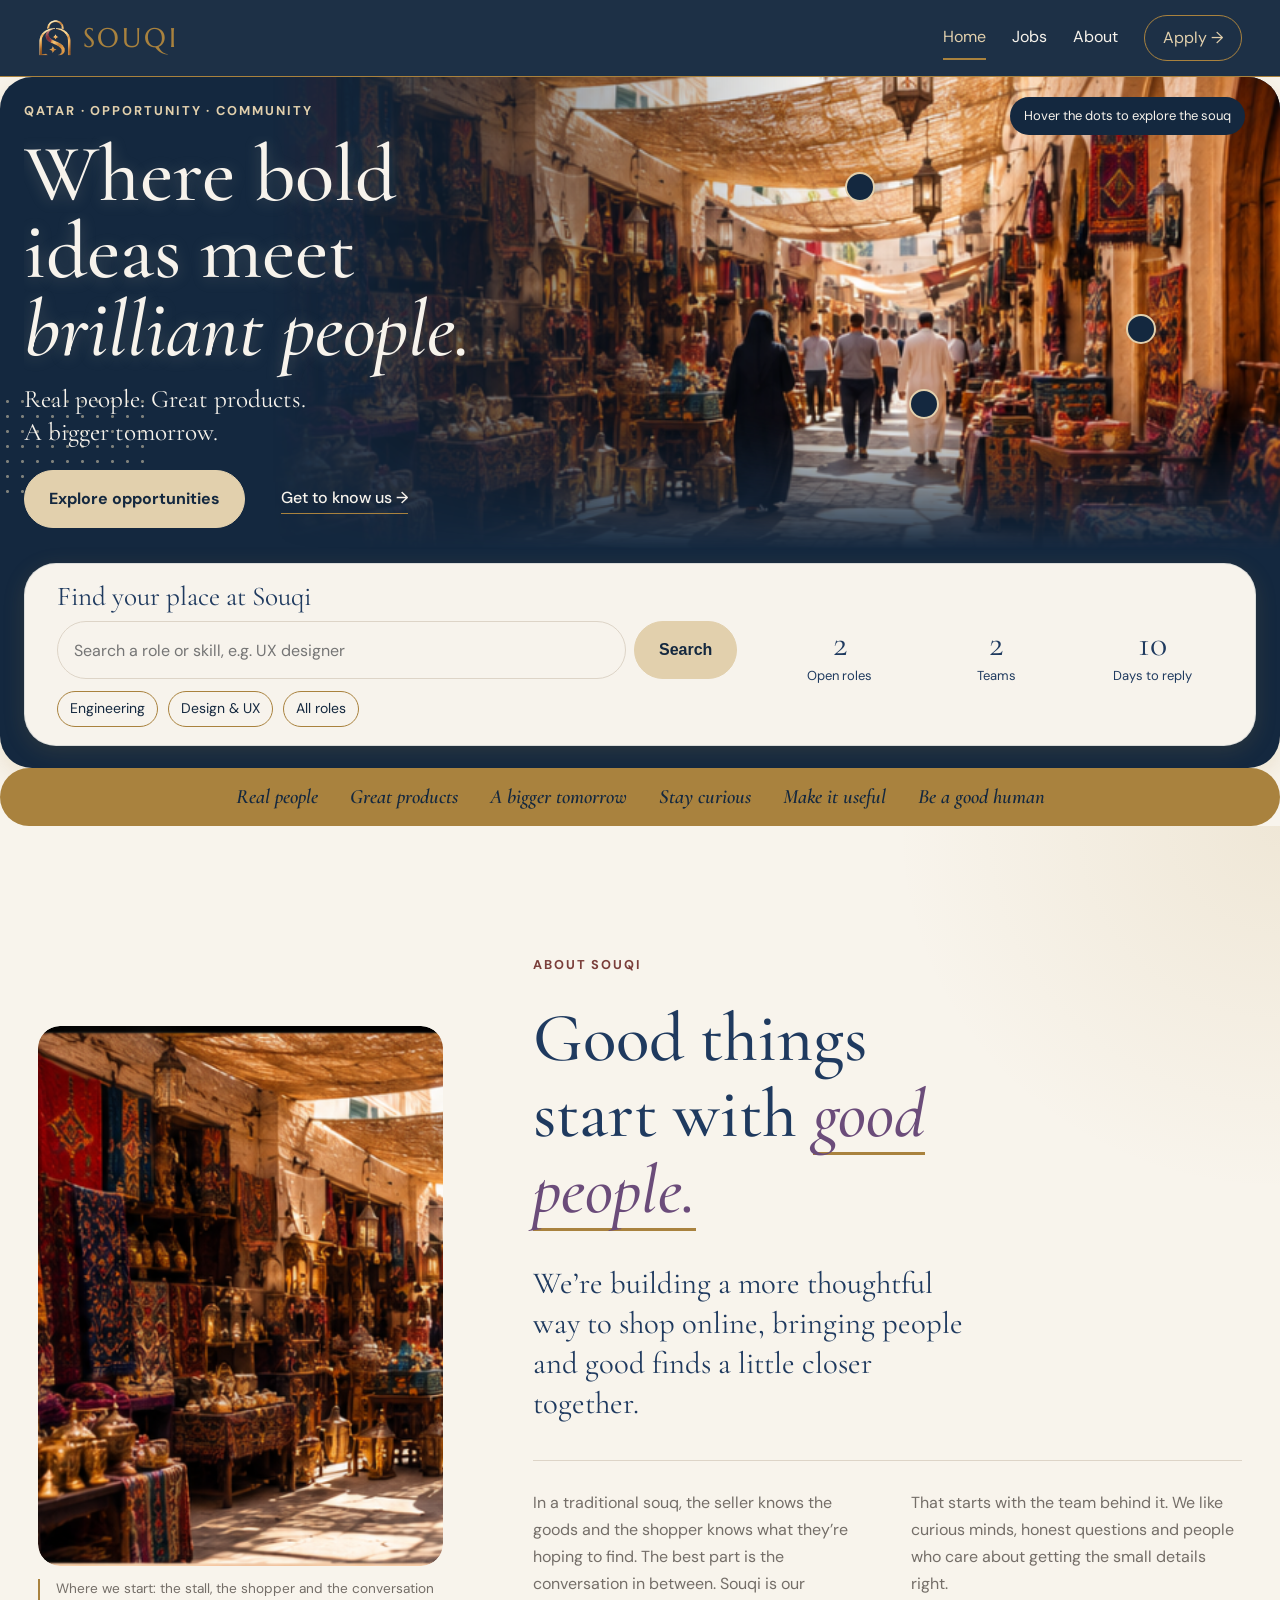
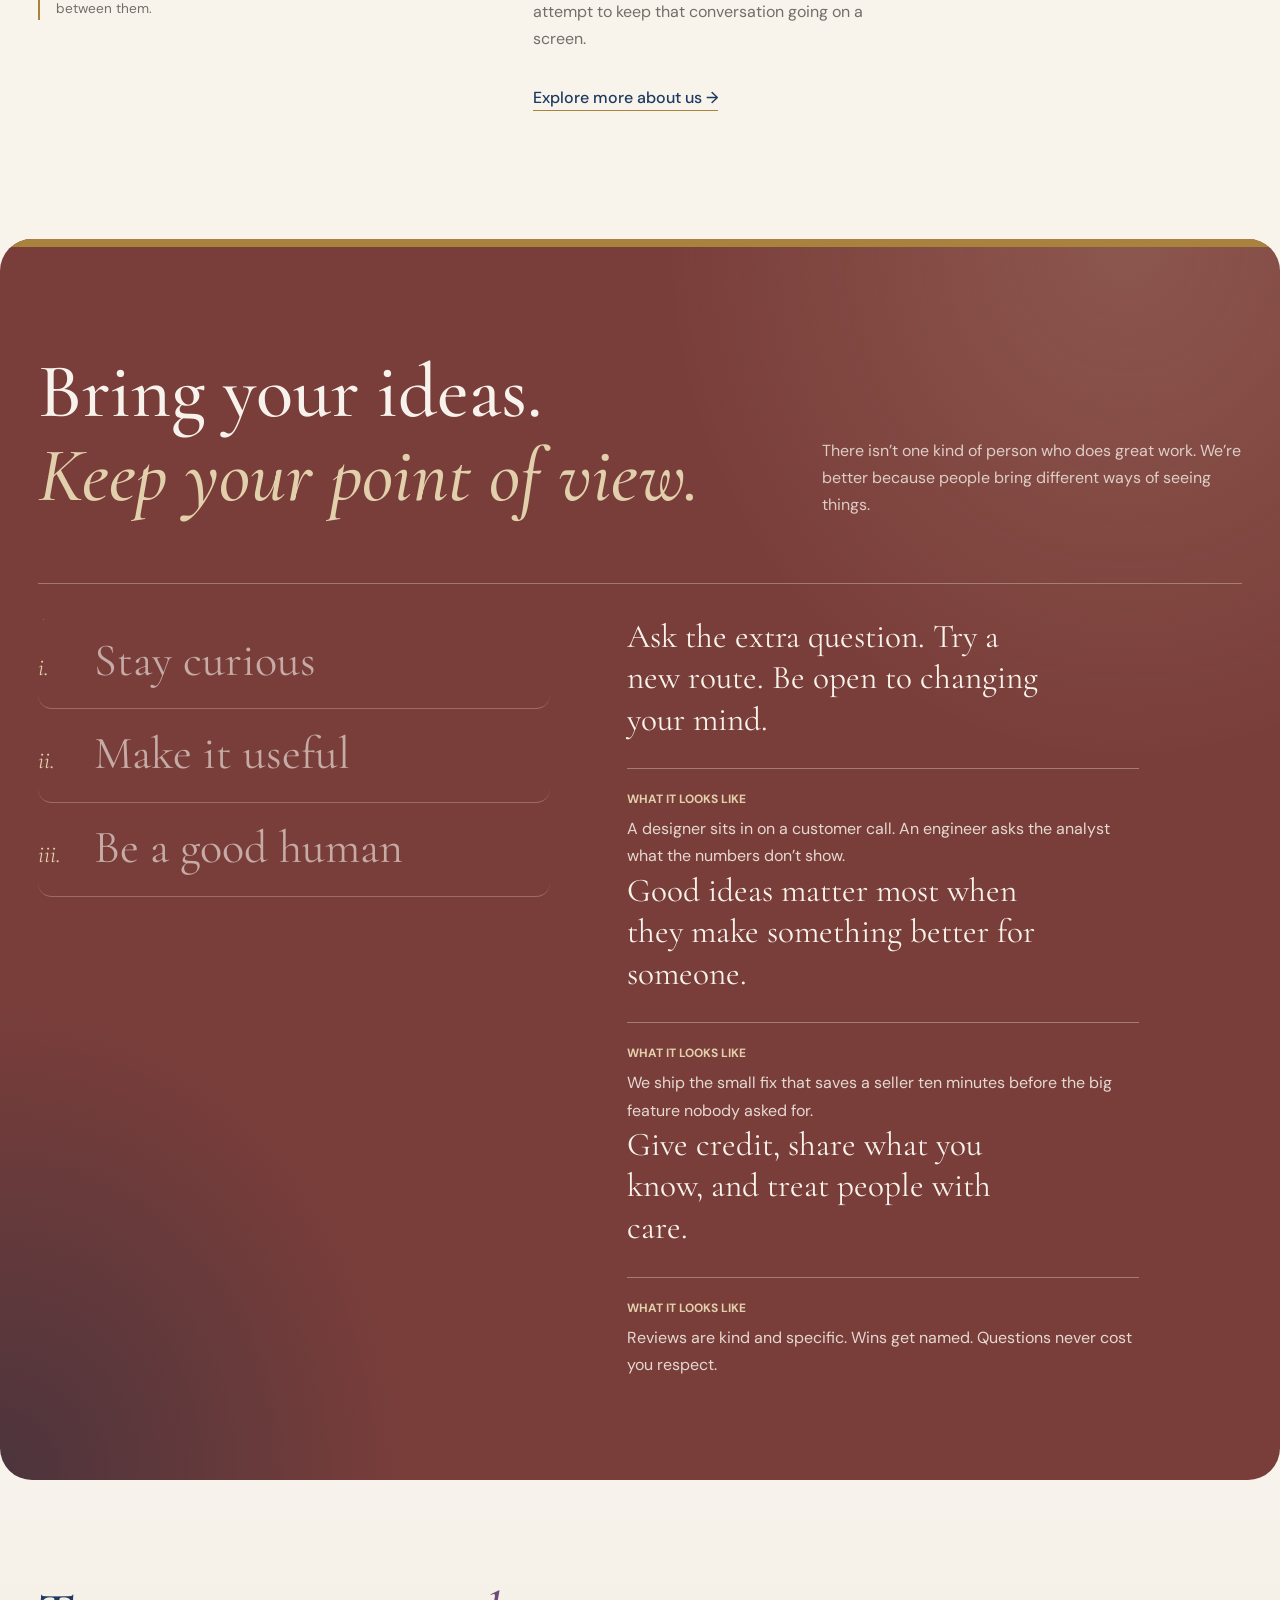
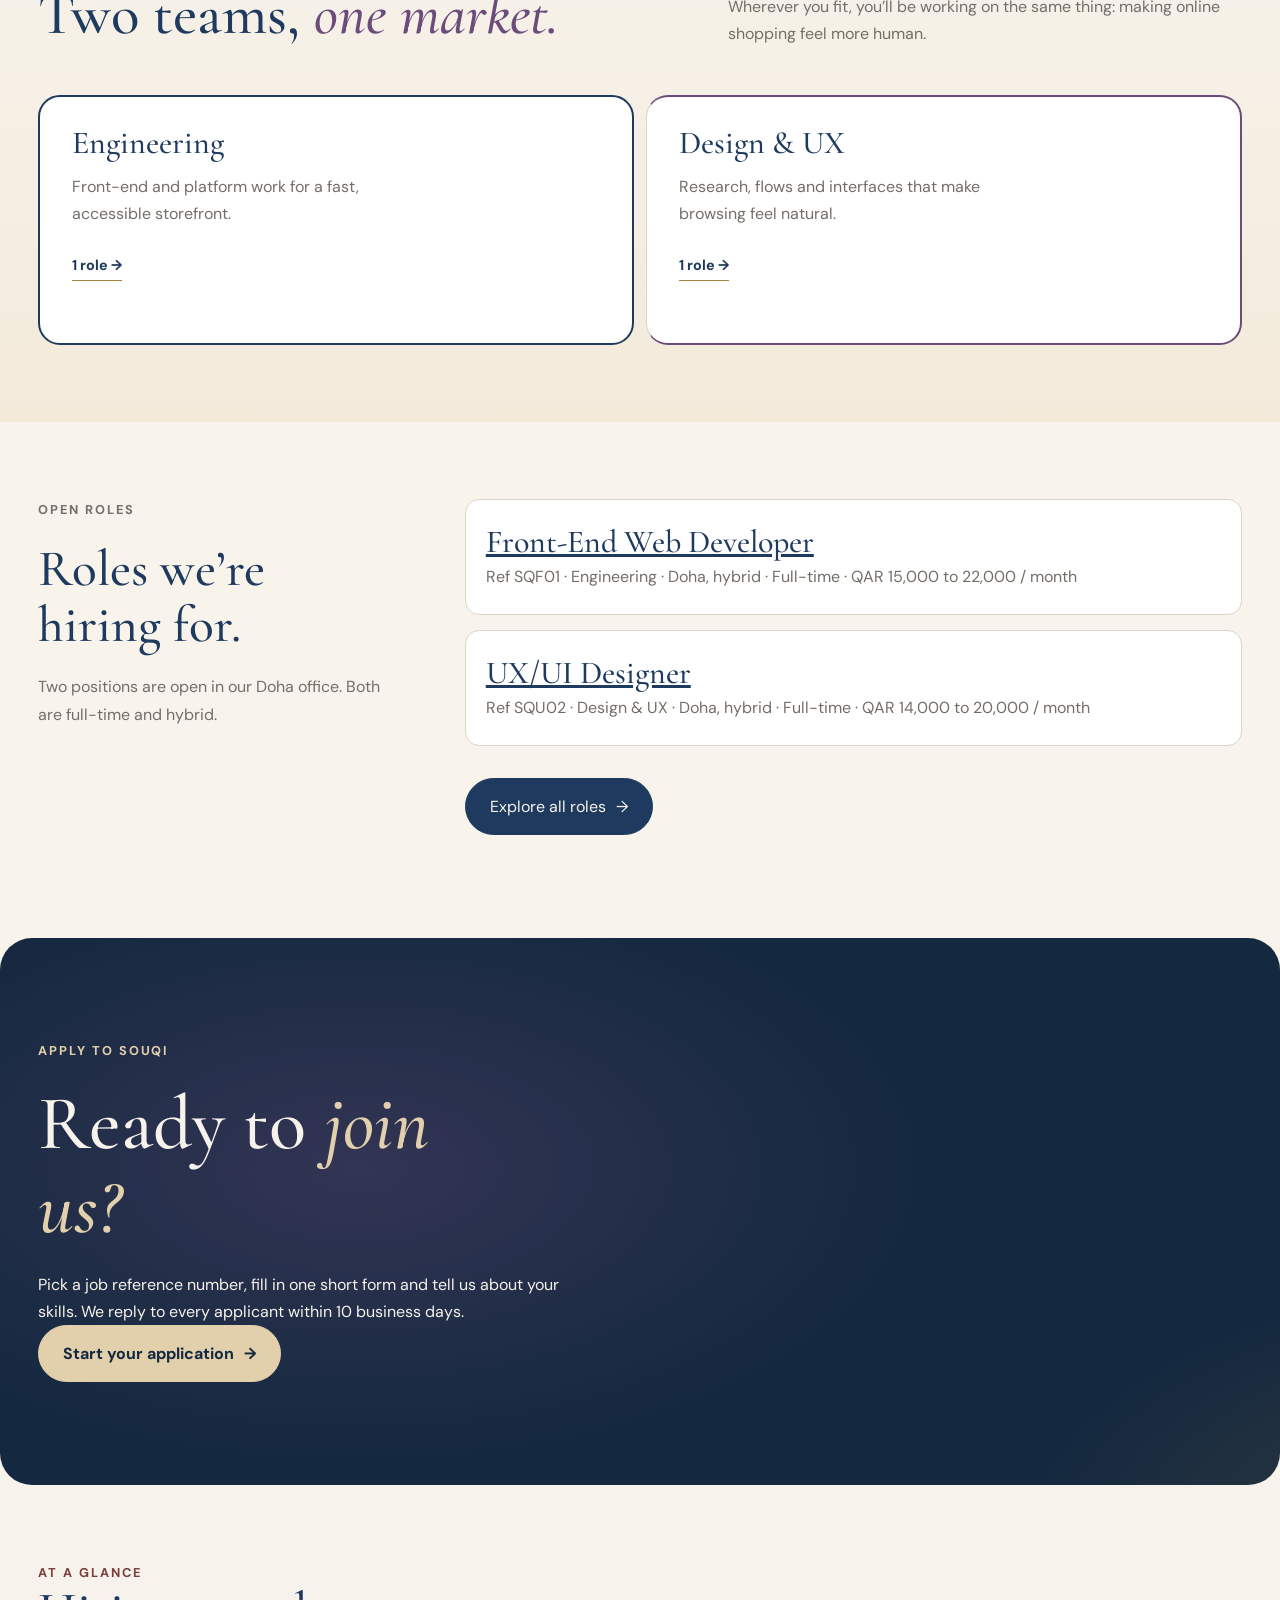
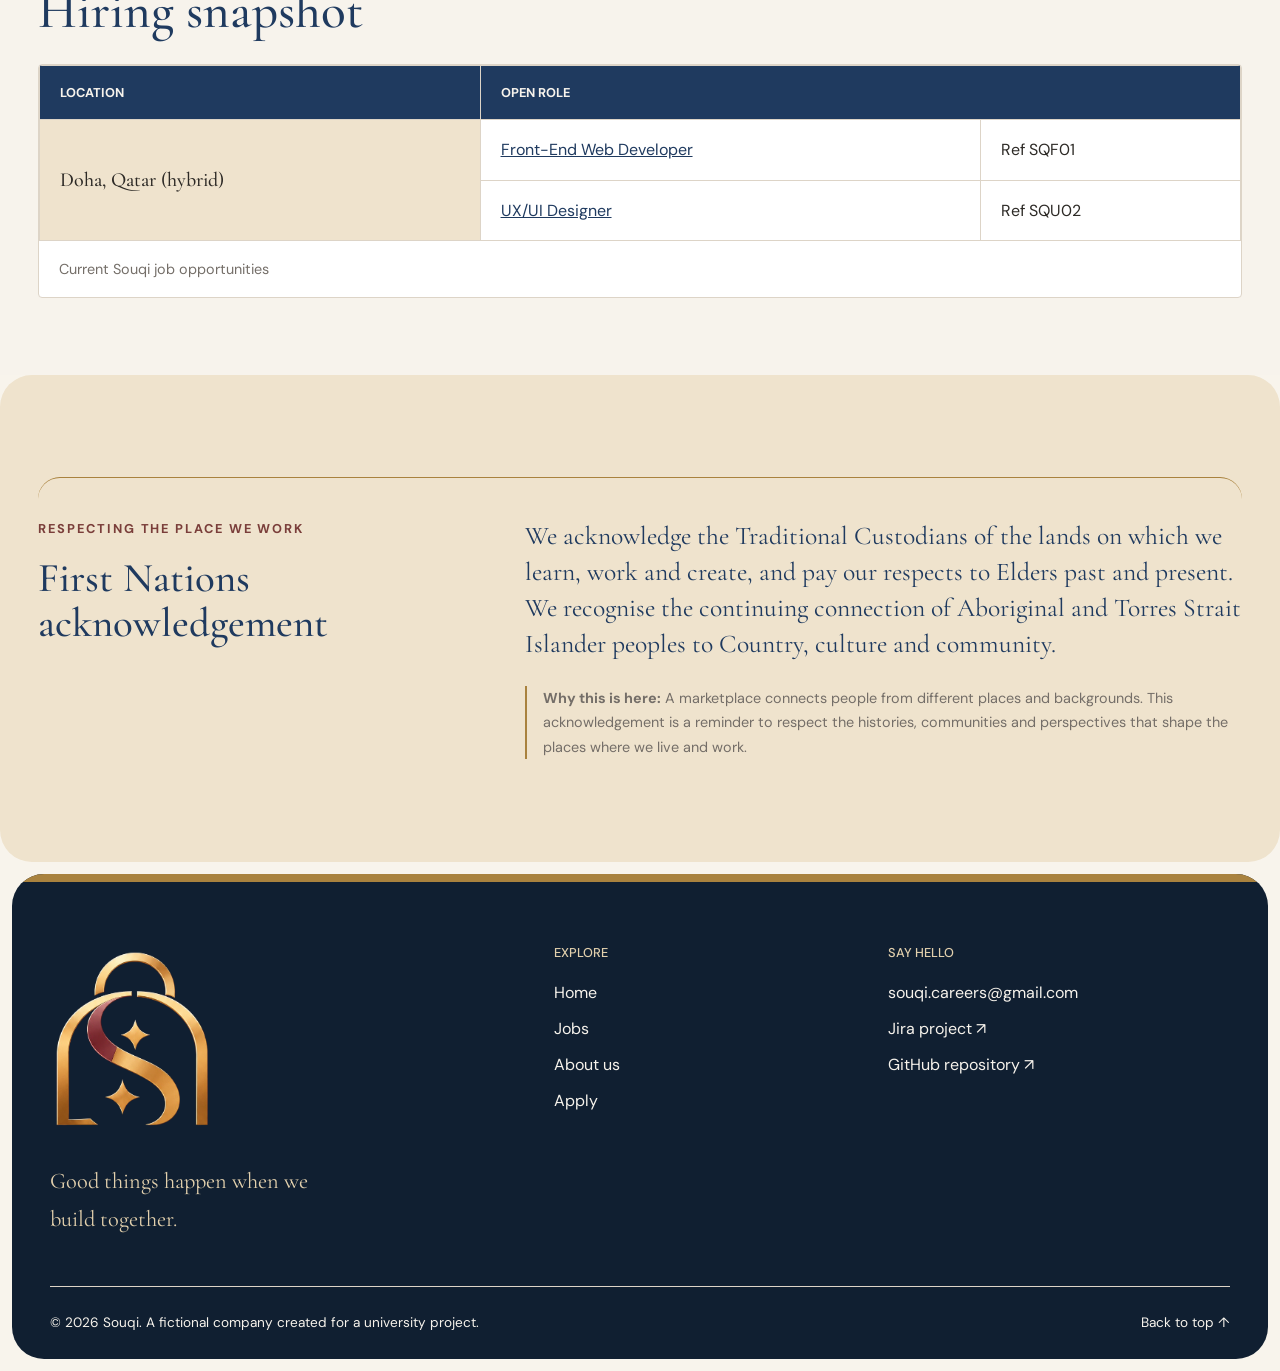
==== commit ae3dc9a8: "Update footer links and logo image" ====
--- a/index.html
+++ b/index.html
@@ -11,7 +11,7 @@
   <link href="https://fonts.googleapis.com/css2?family=Cormorant+Garamond:ital,wght@0,500;0,600;1,500&family=DM+Sans:wght@400;500;700&family=Marcellus&display=swap" rel="stylesheet">
   <link rel="stylesheet" href="styles.css">
   <link rel="stylesheet" href="index.css">
-  <!-- Page-specific embedded style (assignment requirement): a dotted lattice behind the hero photograph, made with CSS only. -->
+
   <style>
     .hero-lattice {
       background-image: radial-gradient(circle, rgba(233, 217, 184, .5) 1.3px, transparent 1.6px);
@@ -46,7 +46,6 @@
         <div class="hero-lattice" aria-hidden="true"></div>
         <div class="hero-dust" aria-hidden="true"></div>
         <p class="hero-hint hero-in dv9" aria-hidden="true"><span class="hero-hint-dot"></span>Hover the dots to explore the souq</p>
-        <!-- Interactive pins on the photo: hover or focus a pin to read about it (CSS only) -->
         <ul class="hotspots" aria-label="Details from the photo">
           <li class="hotspot hs-1"><button class="hotspot-btn" type="button" aria-describedby="hs1"><span class="visually-hidden">Brass lanterns</span></button><span class="hotspot-tip" id="hs1" role="tooltip"><strong>Brass lanterns</strong>Hung by hand above every stall.</span></li>
           <li class="hotspot hs-2"><button class="hotspot-btn" type="button" aria-describedby="hs2"><span class="visually-hidden">Woven rugs</span></button><span class="hotspot-tip" id="hs2" role="tooltip"><strong>Woven rugs</strong>Every pattern has a maker behind it.</span></li>
@@ -152,9 +151,6 @@
       </div>
     </section>
 
-    <!-- 3.5 HOW IDEAS MOVE: a CSS-only editorial journey between values and teams -->
-
-    <!-- 4. TEAMS / HIRING CATEGORIES -->
     <section class="teams" id="teams" aria-labelledby="teams-title">
       <div class="wrap">
         <div class="teams-head">
@@ -176,7 +172,7 @@
       </div>
     </section>
 
-    <!-- 5. JOBS -->
+
     <section class="jobs" id="jobs" aria-labelledby="jobs-title">
       <div class="wrap jobs-grid">
         <div class="jobs-side">
@@ -194,7 +190,7 @@
       </div>
     </section>
 
-    <!-- APPLY FORM -->
+
     <section class="apply" id="apply" aria-labelledby="apply-title">
       <div class="wrap apply-intro">
         <p class="kicker">Apply to Souqi</p>
@@ -203,7 +199,6 @@
         <p><a class="btn btn--gold" href="apply.html">Start your application <span aria-hidden="true">&rarr;</span></a></p>
       </div>
     </section>
-    <!-- HIRING SNAPSHOT: table with merged cells (colspan in the header, rowspan in the body) -->
     <section class="snapshot" id="snapshot" aria-labelledby="snapshot-title">
       <div class="wrap">
         <p class="kicker">At a glance</p>
@@ -223,7 +218,7 @@
       </div>
     </section>
 
-    <!-- FIRST NATIONS: acknowledgement with an explanation of why it is here (assessment requirement) -->
+    
     <section class="ack" id="acknowledgement" aria-labelledby="ack-title">
       <div class="wrap ack-grid">
         <div>
@@ -232,7 +227,7 @@
         </div>
         <div class="ack-text">
           <p>We acknowledge the Traditional Custodians of the lands on which we learn, work and create, and pay our respects to Elders past and present. We recognise the continuing connection of Aboriginal and Torres Strait Islander peoples to Country, culture and community.</p>
-          <!-- Inline style attribute (assignment requirement). -->
+      
           <p class="ack-why" style="font-size: 0.9rem;"><strong>Why this is here:</strong> A marketplace connects people from different places and backgrounds. This acknowledgement is a reminder to respect the histories, communities and perspectives that shape the places where we live and work.</p>
         </div>
       </div>
@@ -243,7 +238,7 @@
     <div class="pattern-band" aria-hidden="true"></div>
     <div class="wrap footer-grid">
       <div class="footer-brand">
-        <a class="brand brand--light" href="index.html" aria-label="Souqi, home"><img class="footer-logo" src="images/logo.png" width="170" height="168" alt=""></a>
+       <a class="brand brand--light" href="index.html" aria-label="Souqi, home"><img class="footer-logo" src="images/logo-mark.png" width="170" height="168" alt=""></a>
         <p>Good things happen when we build together.</p>
       </div>
       <nav class="footer-col" aria-label="Footer navigation">
@@ -255,8 +250,7 @@
       </nav>
       <div class="footer-col">
         <h2>Say hello</h2>
-        <a href="mailto:info@souqi.com">info@souqi.com</a>
-        <!-- Replace these two links with your team's own Jira project and GitHub repository. -->
+        <a href="mailto:souqi.careers@gmail.com">souqi.careers@gmail.com</a>
         <a href="https://souqi.atlassian.net/jira/software/projects/GS/summary" target="_blank" rel="noopener noreferrer">Jira project <span aria-hidden="true">&nearr;</span><span class="visually-hidden"> (opens in a new tab)</span></a>
         <a href="https://github.com/mubashirkhan2007/Web-tech-project-Souqi-" target="_blank" rel="noopener noreferrer">GitHub repository <span aria-hidden="true">&nearr;</span><span class="visually-hidden"> (opens in a new tab)</span></a>
       </div>
